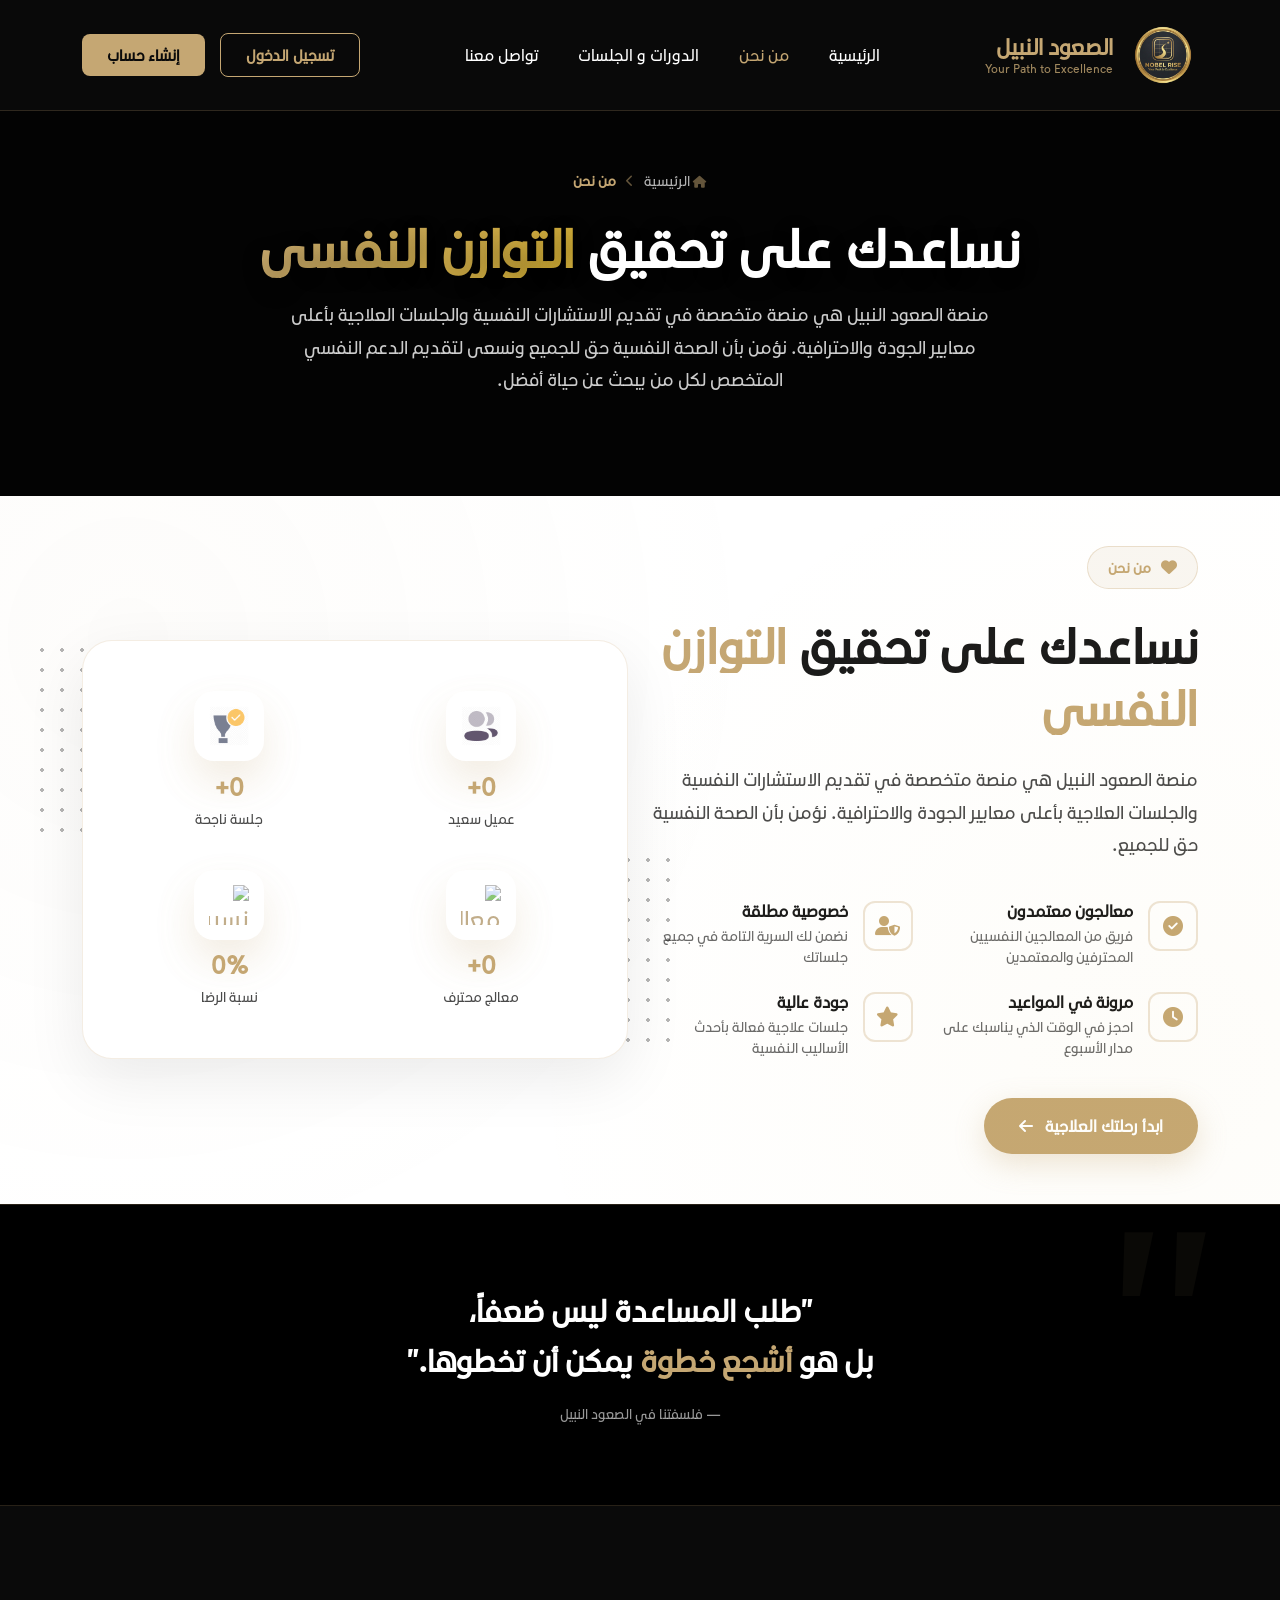
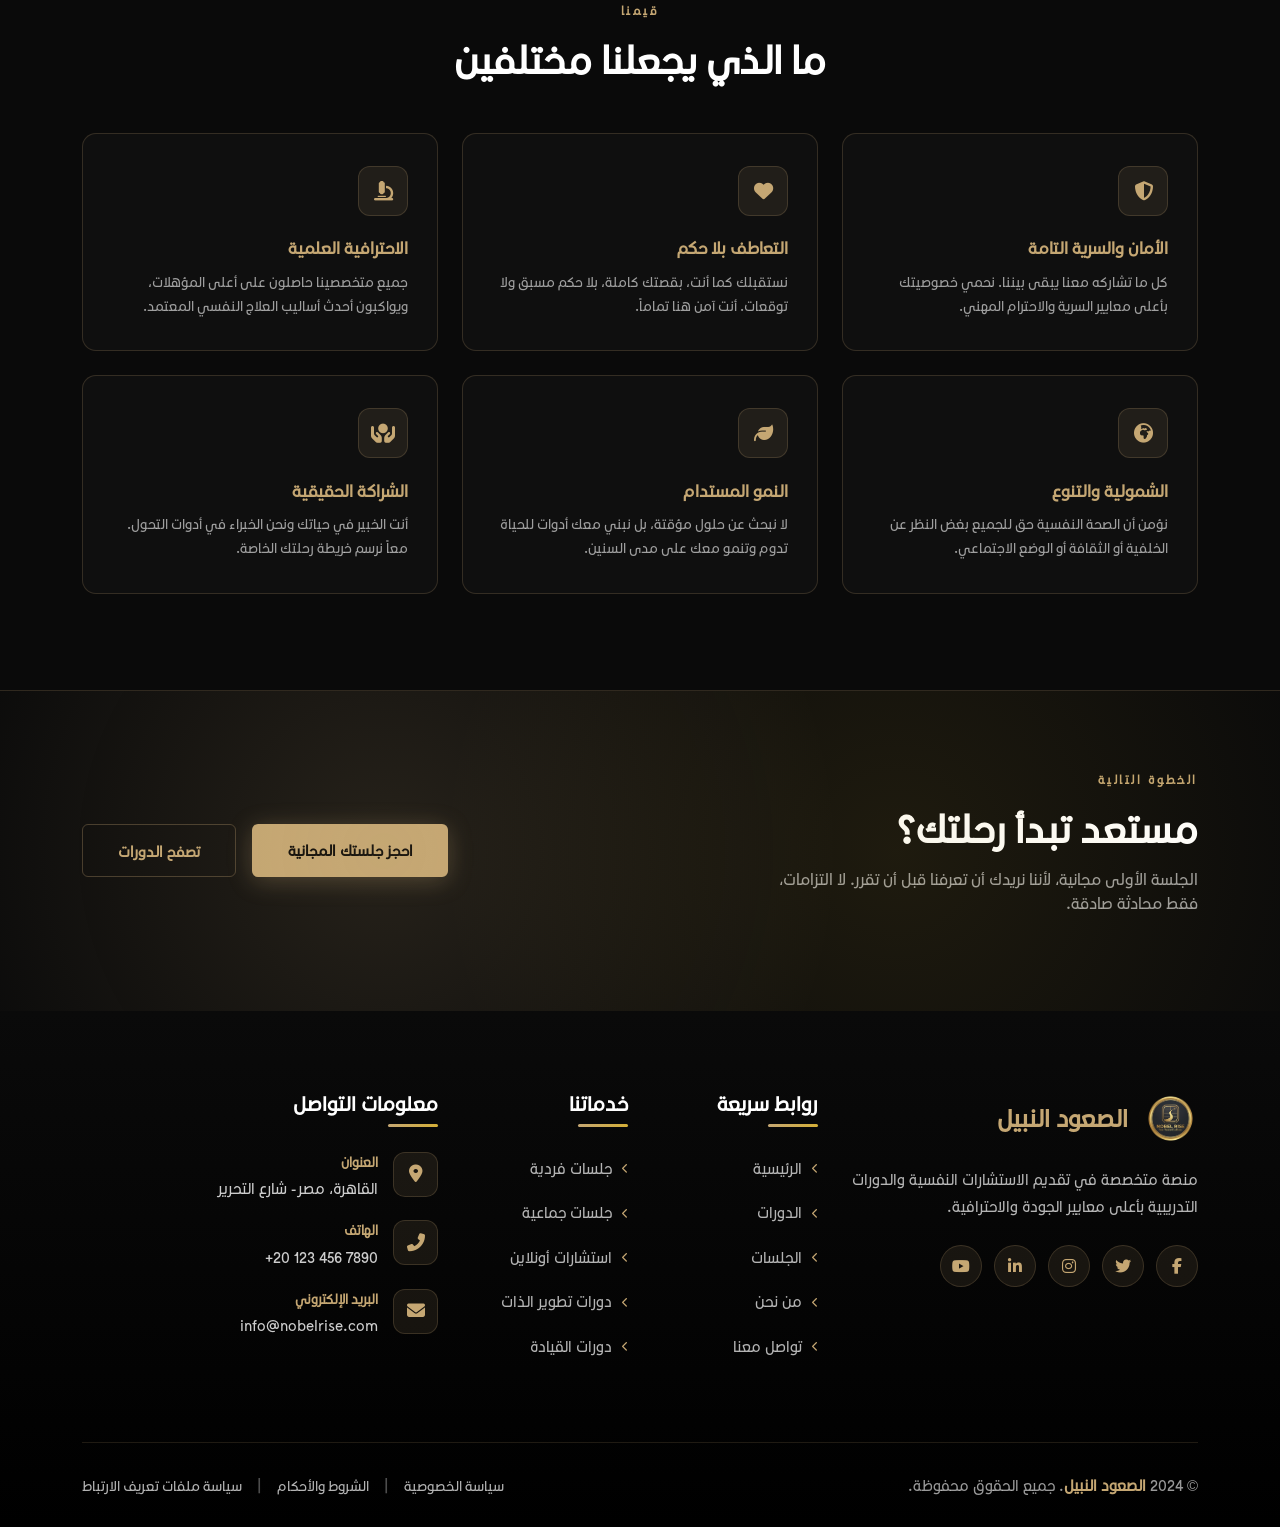
==== about.html @ 2d544095 "Initial commit: Smart Academy website" ====
<!DOCTYPE html>
<html lang="ar" dir="rtl">

<head>
    <meta charset="UTF-8">

    <meta name="viewport" content="width=device-width, initial-scale=1.0">

    <title>الصعود النبيل - منصة التعليم والاستشارات</title>

    <!-- ========================== Lenis CSS ========================== -->
    <link rel="stylesheet" href="https://unpkg.com/lenis@1.3.16/dist/lenis.css">

    <!-- ========================== Bootstrap CSS ========================== -->
    <link rel="stylesheet" href="https://cdnjs.cloudflare.com/ajax/libs/bootstrap/5.3.2/css/bootstrap.min.css">

    <!-- ========================== Font Awesome ========================== -->
    <link rel="stylesheet" href="https://cdnjs.cloudflare.com/ajax/libs/font-awesome/6.5.2/css/all.min.css">

    <!-- ========================== Slick CSS ========================== -->
    <link rel="stylesheet" href="https://cdnjs.cloudflare.com/ajax/libs/slick-carousel/1.8.1/slick.min.css">
    <link rel="stylesheet" href="https://cdnjs.cloudflare.com/ajax/libs/slick-carousel/1.8.1/slick-theme.min.css">

    <!-- ========================== AOS CSS ========================== -->
    <link rel="stylesheet" href="https://cdnjs.cloudflare.com/ajax/libs/aos/2.3.4/aos.css">

    <!-- ========================== Main CSS ========================== -->
    <link rel="stylesheet" href="./assets/css/style.css">
</head>

<body>
    <!-- ═══════ HEADER ═══════ -->
    <header class="header" id="header">
        <div class="container">
            <div class="header-container">
                <a href="index.html" class="logo">
                    <img src="./assets/img/logo.png" alt="الصعود النبيل Logo" class="logo-img"
                        onerror="this.src='https://via.placeholder.com/50x50/c5a773/000000?text=NB'">
                    <div class="logo-text">
                        <h1 class="logo-title">الصعود النبيل</h1>
                        <p class="logo-subtitle">Your Path to Excellence</p>
                    </div>
                </a>

                <nav>
                    <ul class="nav-menu" id="navMenu">
                        <li><a href="index.html">الرئيسية</a></li>
                        <li><a href="./about.html" class="active">من نحن</a></li>
                        <li><a href="training_courses.html">الدورات و الجلسات</a></li>
                        <li><a href="contact.html">تواصل معنا</a></li>
                    </ul>
                </nav>

                <div class="auth-buttons d-none d-lg-flex">
                    <a href="./login.html" class="btn-login">تسجيل الدخول</a>
                    <a href="./login.html" class="btn-register">إنشاء حساب</a>
                </div>

                <div class="menu-toggle" id="menuToggle">
                    <span></span><span></span><span></span>
                </div>
            </div>
        </div>
    </header>


    <main>
        <!-- ===================== HERO ===================== -->
        <section class="page-hero">
            <div class="container">
                <div class="hero-content">
                    <div class="breadcrumb">
                        <a href="index.html"><i class="fas fa-home"></i> الرئيسية</a>
                        <i class="fas fa-chevron-left"></i>
                        <span>من نحن</span>
                    </div>
                    <h1 class="page-title">
                        نساعدك على تحقيق <span class="highlight">التوازن النفسي</span>
                    </h1>
                    <p class="page-description">
                        منصة الصعود النبيل هي منصة متخصصة في تقديم الاستشارات النفسية والجلسات العلاجية بأعلى معايير
                        الجودة
                        والاحترافية. نؤمن بأن الصحة النفسية حق للجميع ونسعى لتقديم الدعم النفسي المتخصص لكل من يبحث عن
                        حياة
                        أفضل.
                    </p>
                </div>
            </div>
        </section>

        <div class="gold-divider"></div>

        <!-- ===================== ABOUT ===================== -->
        <section class="about-section" id="about">
            <div class="container">
                <div class="row align-items-center">
                    <div class="col-lg-6 col-md-12" data-aos="fade-right" data-aos-duration="1000">
                        <div class="about-content">
                            <div class="section-badge">
                                <i class="fas fa-heart"></i>
                                <span>من نحن</span>
                            </div>
                            <h2 class="section-title">
                                نساعدك على تحقيق
                                <span class="highlight">التوازن النفسي</span>
                            </h2>
                            <p class="section-description">
                                منصة الصعود النبيل هي منصة متخصصة في تقديم الاستشارات النفسية والجلسات العلاجية بأعلى
                                معايير الجودة والاحترافية. نؤمن بأن الصحة النفسية حق للجميع.
                            </p>
                            <div class="about-features">
                                <div class="feature-row">
                                    <div class="feature-box">
                                        <div class="feature-icon-box"><i class="fas fa-check-circle"></i></div>
                                        <div class="feature-info">
                                            <h4>معالجون معتمدون</h4>
                                            <p>فريق من المعالجين النفسيين المحترفين والمعتمدين</p>
                                        </div>
                                    </div>
                                    <div class="feature-box">
                                        <div class="feature-icon-box"><i class="fas fa-user-shield"></i></div>
                                        <div class="feature-info">
                                            <h4>خصوصية مطلقة</h4>
                                            <p>نضمن لك السرية التامة في جميع جلساتك</p>
                                        </div>
                                    </div>
                                </div>
                                <div class="feature-row">
                                    <div class="feature-box">
                                        <div class="feature-icon-box"><i class="fas fa-clock"></i></div>
                                        <div class="feature-info">
                                            <h4>مرونة في المواعيد</h4>
                                            <p>احجز في الوقت الذي يناسبك على مدار الأسبوع</p>
                                        </div>
                                    </div>
                                    <div class="feature-box">
                                        <div class="feature-icon-box"><i class="fas fa-star"></i></div>
                                        <div class="feature-info">
                                            <h4>جودة عالية</h4>
                                            <p>جلسات علاجية فعالة بأحدث الأساليب النفسية</p>
                                        </div>
                                    </div>
                                </div>
                            </div>
                            <a href="#sessions" class="btn-about">
                                <span>ابدأ رحلتك العلاجية</span>
                                <i class="fas fa-arrow-left"></i>
                            </a>
                        </div>
                    </div>
                    <div class="col-lg-6 col-md-12" data-aos="fade-left" data-aos-duration="1000" data-aos-delay="200">
                        <div class="about-stats-wrapper">
                            <div class="stats-card">
                                <div class="stats-grid">
                                    <div class="stat-box">
                                        <div class="stat-icon">
                                            <img src="./assets/img/User.png" alt="">
                                        </div>
                                        <div class="stat-content">
                                            <h3 class="stat-number"><span class="counter" data-target="5000">0</span>+
                                            </h3>
                                            <p class="stat-label">عميل سعيد</p>
                                        </div>
                                    </div>
                                    <div class="stat-box">
                                        <div class="stat-icon">
                                            <img src="./assets/img/successful.png" alt="">
                                        </div>
                                        <div class="stat-content">
                                            <h3 class="stat-number"><span class="counter" data-target="15000">0</span>+
                                            </h3>
                                            <p class="stat-label">جلسة ناجحة</p>
                                        </div>
                                    </div>
                                    <div class="stat-box">
                                        <div class="stat-icon">
                                            <img src="https://cdn-icons-png.flaticon.com/512/2785/2785482.png"
                                                alt="معالج محترف">
                                        </div>
                                        <div class="stat-content">
                                            <h3 class="stat-number"><span class="counter" data-target="50">0</span>+
                                            </h3>
                                            <p class="stat-label">معالج محترف</p>
                                        </div>
                                    </div>
                                    <div class="stat-box">
                                        <div class="stat-icon">
                                            <img src="https://cdn-icons-png.flaticon.com/512/1828/1828884.png"
                                                alt="نسبة الرضا">
                                        </div>
                                        <div class="stat-content">
                                            <h3 class="stat-number"><span class="counter" data-target="98">0</span>%
                                            </h3>
                                            <p class="stat-label">نسبة الرضا</p>
                                        </div>
                                    </div>
                                </div>
                            </div>
                            <div class="stats-decoration">
                                <div class="deco-element deco-circle"></div>
                                <div class="deco-element deco-dots"></div>
                            </div>
                        </div>
                    </div>
                </div>
            </div>
        </section>

        <!-- ===================== QUOTE ===================== -->
        <div class="quote-banner">
            <div class="container">
                <blockquote data-aos="fade-up">
                    "طلب المساعدة ليس ضعفاً،<br>
                    بل هو <span class="gold">أشجع خطوة</span> يمكن أن تخطوها."
                </blockquote>
                <div class="quote-attr">— فلسفتنا في الصعود النبيل</div>
            </div>
        </div>

        <!-- ===================== VALUES ===================== -->
        <section class="values-section" id="values">
            <div class="container">
                <div class="text-center mb-5" data-aos="fade-up">
                    <div class="sec-label">قيمنا</div>
                    <h2 class="sec-title">ما الذي يجعلنا مختلفين</h2>
                </div>
                <div class="row g-4">
                    <div class="col-lg-4 col-md-6" data-aos="fade-up" data-aos-delay="0">
                        <div class="value-card">
                            <div class="value-icon"><i class="fas fa-shield-halved"></i></div>
                            <div class="value-title">الأمان والسرية التامة</div>
                            <div class="value-desc">كل ما تشاركه معنا يبقى بيننا. نحمي خصوصيتك بأعلى معايير السرية
                                والاحترام
                                المهني.</div>
                        </div>
                    </div>
                    <div class="col-lg-4 col-md-6" data-aos="fade-up" data-aos-delay="100">
                        <div class="value-card">
                            <div class="value-icon"><i class="fas fa-heart"></i></div>
                            <div class="value-title">التعاطف بلا حكم</div>
                            <div class="value-desc">نستقبلك كما أنت، بقصتك كاملة، بلا حكم مسبق ولا توقعات. أنت آمن هنا
                                تماماً.</div>
                        </div>
                    </div>
                    <div class="col-lg-4 col-md-6" data-aos="fade-up" data-aos-delay="200">
                        <div class="value-card">
                            <div class="value-icon"><i class="fas fa-microscope"></i></div>
                            <div class="value-title">الاحترافية العلمية</div>
                            <div class="value-desc">جميع متخصصينا حاصلون على أعلى المؤهلات، ويواكبون أحدث أساليب العلاج
                                النفسي المعتمد.</div>
                        </div>
                    </div>
                    <div class="col-lg-4 col-md-6" data-aos="fade-up" data-aos-delay="0">
                        <div class="value-card">
                            <div class="value-icon"><i class="fas fa-earth-africa"></i></div>
                            <div class="value-title">الشمولية والتنوع</div>
                            <div class="value-desc">نؤمن أن الصحة النفسية حق للجميع بغض النظر عن الخلفية أو الثقافة أو
                                الوضع
                                الاجتماعي.</div>
                        </div>
                    </div>
                    <div class="col-lg-4 col-md-6" data-aos="fade-up" data-aos-delay="100">
                        <div class="value-card">
                            <div class="value-icon"><i class="fas fa-leaf"></i></div>
                            <div class="value-title">النمو المستدام</div>
                            <div class="value-desc">لا نبحث عن حلول مؤقتة، بل نبني معك أدوات للحياة تدوم وتنمو معك على
                                مدى
                                السنين.</div>
                        </div>
                    </div>
                    <div class="col-lg-4 col-md-6" data-aos="fade-up" data-aos-delay="200">
                        <div class="value-card">
                            <div class="value-icon"><i class="fas fa-hands-holding-circle"></i></div>
                            <div class="value-title">الشراكة الحقيقية</div>
                            <div class="value-desc">أنت الخبير في حياتك ونحن الخبراء في أدوات التحول. معاً نرسم خريطة
                                رحلتك
                                الخاصة.</div>
                        </div>
                    </div>
                </div>
            </div>
        </section>

        <!-- ===================== CTA ===================== -->
        <section class="cta-section">
            <div class="container">
                <div class="cta-inner" data-aos="fade-up">
                    <div class="cta-text">
                        <div class="sec-label">الخطوة التالية</div>
                        <h2 class="sec-title">مستعد تبدأ رحلتك؟</h2>
                        <p class="sec-body" style="color: var(--color-text-muted); max-width: 50ch;">
                            الجلسة الأولى مجانية، لأننا نريدك أن تعرفنا قبل أن تقرر. لا التزامات، فقط محادثة صادقة.
                        </p>
                    </div>
                    <div class="cta-btns">
                        <a href="index.html#sessions" class="btn-gold">احجز جلستك المجانية</a>
                        <a href="index.html#courses" class="btn-ghost">تصفح الدورات</a>
                    </div>
                </div>
            </div>
        </section>
    </main>

    <!-- ===================== FOOTER ===================== -->
    <footer class="footer">
        <div class="container">
            <div class="footer-top">
                <div class="row g-4">
                    <div class="col-lg-4 col-md-6 col-sm-12">
                        <div class="footer-widget">
                            <div class="footer-logo">
                                <img src="./assets/img/logo.png" alt="الصعود النبيل"
                                    onerror="this.src='https://via.placeholder.com/40x40/c5a773/000000?text=NB'">
                                <h3>الصعود النبيل</h3>
                            </div>
                            <p class="footer-desc">منصة متخصصة في تقديم الاستشارات النفسية والدورات التدريبية بأعلى
                                معايير الجودة والاحترافية.</p>
                            <div class="social-links">
                                <a href="#" class="social-link"><i class="fab fa-facebook-f"></i></a>
                                <a href="#" class="social-link"><i class="fab fa-twitter"></i></a>
                                <a href="#" class="social-link"><i class="fab fa-instagram"></i></a>
                                <a href="#" class="social-link"><i class="fab fa-linkedin-in"></i></a>
                                <a href="#" class="social-link"><i class="fab fa-youtube"></i></a>
                            </div>
                        </div>
                    </div>
                    <div class="col-lg-2 col-md-6 col-sm-6">
                        <div class="footer-widget">
                            <h4 class="widget-title">روابط سريعة</h4>
                            <ul class="footer-links">
                                <li><a href="index.html"><i class="fas fa-chevron-left"></i> الرئيسية</a></li>
                                <li><a href="index.html#courses"><i class="fas fa-chevron-left"></i> الدورات</a></li>
                                <li><a href="index.html#sessions"><i class="fas fa-chevron-left"></i> الجلسات</a></li>
                                <li><a href="about.html"><i class="fas fa-chevron-left"></i> من نحن</a></li>
                                <li><a href="contact.html"><i class="fas fa-chevron-left"></i> تواصل معنا</a></li>
                            </ul>
                        </div>
                    </div>
                    <div class="col-lg-2 col-md-6 col-sm-6">
                        <div class="footer-widget">
                            <h4 class="widget-title">خدماتنا</h4>
                            <ul class="footer-links">
                                <li><a href="index.html#sessions"><i class="fas fa-chevron-left"></i> جلسات فردية</a>
                                </li>
                                <li><a href="index.html#sessions"><i class="fas fa-chevron-left"></i> جلسات جماعية</a>
                                </li>
                                <li><a href="index.html#sessions"><i class="fas fa-chevron-left"></i> استشارات
                                        أونلاين</a></li>
                                <li><a href="index.html#courses"><i class="fas fa-chevron-left"></i> دورات تطوير
                                        الذات</a></li>
                                <li><a href="index.html#courses"><i class="fas fa-chevron-left"></i> دورات القيادة</a>
                                </li>
                            </ul>
                        </div>
                    </div>
                    <div class="col-lg-4 col-md-6 col-sm-12">
                        <div class="footer-widget">
                            <h4 class="widget-title">معلومات التواصل</h4>
                            <ul class="contact-info">
                                <li>
                                    <div class="contact-icon"><i class="fas fa-map-marker-alt"></i></div>
                                    <div class="contact-text">
                                        <span>العنوان</span>
                                        <p>القاهرة، مصر - شارع التحرير</p>
                                    </div>
                                </li>
                                <li>
                                    <div class="contact-icon"><i class="fas fa-phone-alt"></i></div>
                                    <div class="contact-text">
                                        <span>الهاتف</span>
                                        <p dir="ltr">+20 123 456 7890</p>
                                    </div>
                                </li>
                                <li>
                                    <div class="contact-icon"><i class="fas fa-envelope"></i></div>
                                    <div class="contact-text">
                                        <span>البريد الإلكتروني</span>
                                        <p>info@nobelrise.com</p>
                                    </div>
                                </li>
                            </ul>
                        </div>
                    </div>
                </div>
            </div>
            <div class="footer-bottom">
                <div class="footer-bottom-content">
                    <p class="copyright">&copy; 2024 <span>الصعود النبيل</span>. جميع الحقوق محفوظة.</p>
                    <div class="footer-bottom-links">
                        <a href="#privacy">سياسة الخصوصية</a>
                        <span class="separator">|</span>
                        <a href="#terms">الشروط والأحكام</a>
                        <span class="separator">|</span>
                        <a href="#cookies">سياسة ملفات تعريف الارتباط</a>
                    </div>
                </div>
            </div>
        </div>
        <button class="scroll-top" id="scrollTop"><i class="fas fa-arrow-up"></i></button>
    </footer>

    <!-- ========================== 1. jQuery ========================== -->
    <script src="https://cdnjs.cloudflare.com/ajax/libs/jquery/3.7.1/jquery.min.js"></script>

    <!-- ========================== 2. Bootstrap ========================== -->
    <script src="https://cdnjs.cloudflare.com/ajax/libs/bootstrap/5.3.2/js/bootstrap.bundle.min.js"></script>

    <!-- ========================== 3. Slick  jQuery ========================== -->
    <script src="https://cdnjs.cloudflare.com/ajax/libs/slick-carousel/1.8.1/slick.min.js"></script>

    <!-- ========================== 4. AOS ========================== -->
    <script src="https://cdnjs.cloudflare.com/ajax/libs/aos/2.3.4/aos.js"></script>

    <!-- ========================== 5. Lenis ========================== -->
    <script src="https://unpkg.com/lenis@1.3.16/dist/lenis.min.js"></script>

    <!-- ========================== 6. AOS Init ========================== -->
    <script>
        AOS.init({ duration: 1000, once: true });
    </script>

    <!-- ========================== 7. Main JS ==========================  -->
    <script src="./assets/js/main.js"></script>
</body>

</html>
---- assets/css/style.css ----
@font-face {
    font-family: 'CAREEM';
    src: url('../fonts/CAREEM-REGULAR.DB5F2BCA26992ED25A89.otf') format('woff2'),
        url('../fonts/CAREEM-REGULAR.DB5F2BCA26992ED25A89.otf') format('woff');
    font-weight: 200;
    font-style: normal;
    font-display: swap;
}

/* ========================== CSS Variables (Root Colors) ========================== */
:root {
    /* Primary Gold Colors */
    --color-primary: #c5a773;
    --color-primary-dark: #a88b5a;
    --color-primary-rgb: 197, 167, 115;

    /* Background Colors - Dark Theme */
    --color-bg-dark: #0a0a0a;
    --color-bg-darker: #000000;
    --color-bg-light: rgba(10, 10, 10, 0.95);
    --color-bg-transparent: rgba(10, 10, 10, 0.98);

    /* Background Colors - Light Theme (About Section) */
    --color-bg-white: #ffffff;
    --color-bg-gray-light: #f8f9fa;

    /* Text Colors - Dark Theme */
    --color-text-white: #ffffff;
    --color-text-light: rgba(255, 255, 255, 0.7);
    --color-text-muted: rgba(255, 255, 255, 0.6);

    /* Text Colors - Light Theme (About Section) */
    --color-text-dark: #1a1a1a;
    --color-text-gray: #4a4a4a;
    --color-text-gray-light: #6a6a6a;

    /* Border & Shadow Colors */
    --color-border: rgba(197, 167, 115, 0.2);
    --color-border-light: rgba(197, 167, 115, 0.3);
    --color-shadow: rgba(197, 167, 115, 0.1);
    --color-shadow-medium: rgba(197, 167, 115, 0.2);
    --color-shadow-strong: rgba(197, 167, 115, 0.3);
    --color-shadow-intense: rgba(197, 167, 115, 0.4);

    /* Spacing */
    --header-height: 100px;
    --header-height-scrolled: 90px;

    /* Transitions */
    --transition-fast: 0.3s ease;
    --transition-medium: 0.4s ease;
}


::-webkit-scrollbar {
    width: 10px;
}

::-webkit-scrollbar-track {
    background: #fff;
}

::-webkit-scrollbar-thumb {
    background: var(--color-primary);
}

::-webkit-scrollbar-thumb:hover {
    border-radius: 10px;
    background-color: var(--color-primary);
}


* {
    margin: 0;
    padding: 0;
    box-sizing: border-box;
}

body {
    font-family: "CAREEM", sans-serif;
    background: var(--color-bg-dark);
    color: var(--color-text-white);
}

a {
    text-decoration: none;
}

/* ========================== Header Styles ========================== */
.header {
    position: fixed;
    top: 0;
    left: 0;
    width: 100%;
    padding: 20px 0;
    background: var(--color-bg-light);
    backdrop-filter: blur(10px);
    border-bottom: 1px solid var(--color-border);
    z-index: 1000;
    transition: all var(--transition-fast);
}

.header.scrolled {
    padding: 15px 0;
    background: var(--color-bg-transparent);
    box-shadow: 0 5px 20px var(--color-shadow);
}

.header-container {
    display: flex;
    justify-content: space-between;
    align-items: center;
    margin: 0 auto;
}

/* Logo Styles */
.logo {
    display: flex;
    align-items: center;
    gap: 15px;
    text-decoration: none;
}

.logo-img {
    width: 70px;
    height: 70px;
    object-fit: cover;
    transition: transform var(--transition-fast);
}

.logo:hover .logo-img {
    transform: scale(1.05);
}

.logo-text {
    display: flex;
    flex-direction: column;
}

.logo-title {
    font-size: 22px;
    font-weight: 700;
    color: var(--color-primary);
    line-height: 1.2;
    margin: 0;
}

.logo-subtitle {
    font-size: 12px;
    font-weight: 400;
    color: var(--color-primary);
    opacity: 0.8;
    margin: 0;
}

/* Navigation Styles */
.nav-menu {
    display: flex;
    align-items: center;
    gap: 40px;
    list-style: none;
    margin: 0;
    padding: 0;
}

.nav-menu li a {
    color: var(--color-text-white);
    text-decoration: none;
    font-size: 16px;
    font-weight: 500;
    position: relative;
    transition: color var(--transition-fast);
    padding: 8px 0;
}

.nav-menu li a::after {
    content: '';
    position: absolute;
    bottom: 0;
    right: 0;
    width: 0;
    height: 2px;
    background: var(--gradient-gold);
    transition: width var(--transition-fast);
}

.nav-menu li a:hover {
    color: var(--color-primary);
}

.nav-menu li a:hover::after {
    width: 100%;
    right: auto;
    left: 0;
}

.nav-menu li a.active {
    color: var(--color-primary);
}

/* Auth Buttons */
.auth-buttons {
    display: flex;
    align-items: center;
    gap: 15px;
}

.btn-login {
    padding: 10px 25px;
    background: transparent;
    border: 1px solid var(--color-primary);
    color: var(--color-primary);
    border-radius: 8px;
    font-weight: 600;
    font-size: 15px;
    cursor: pointer;
    transition: all var(--transition-fast);
}

.btn-login:hover {
    background: var(--color-primary);
    color: var(--color-bg-dark);
    transform: translateY(-2px);
    box-shadow: 0 5px 15px var(--color-shadow-strong);
}

.btn-register {
    padding: 10px 25px;
    background: var(--color-primary);
    border: none;
    color: var(--color-bg-dark);
    border-radius: 8px;
    font-weight: 600;
    font-size: 15px;
    cursor: pointer;
    transition: all var(--transition-fast);
}

.btn-register:hover {
    transform: translateY(-2px);
    box-shadow: 0 5px 15px var(--color-shadow-intense);
}

/* Mobile Menu Toggle */
.menu-toggle {
    display: none;
    flex-direction: column;
    gap: 5px;
    cursor: pointer;
    padding: 5px;
}

.menu-toggle span {
    width: 28px;
    height: 3px;
    background: var(--color-primary);
    border-radius: 3px;
    transition: all var(--transition-fast);
}

.menu-toggle.active span:nth-child(1) {
    transform: rotate(45deg) translate(8px, 8px);
}

.menu-toggle.active span:nth-child(2) {
    opacity: 0;
}

.menu-toggle.active span:nth-child(3) {
    transform: rotate(-45deg) translate(7px, -7px);
}

/* ========================== Responsive Header ========================== */
@media (max-width: 992px) {
    .nav-menu {
        position: fixed;
        top: var(--header-height-scrolled);
        right: -100%;
        width: 300px;
        height: calc(100vh - var(--header-height-scrolled));
        background: var(--color-bg-transparent);
        backdrop-filter: blur(10px);
        flex-direction: column;
        padding: 40px 30px;
        gap: 30px;
        border-left: 1px solid var(--color-border);
        transition: right var(--transition-medium);
        overflow-y: auto;
    }

    .nav-menu.active {
        right: 0;
    }

    .menu-toggle {
        display: flex;
    }

    .auth-buttons {
        flex-direction: column;
        width: 100%;
    }

    .btn-login,
    .btn-register {
        width: 100%;
    }
}

@media (max-width: 768px) {
    .header-container {
        padding: 0 20px;
    }

    .logo-img {
        width: 50px;
        height: 50px;
    }

    .logo-title {
        font-size: 18px;
    }

    .logo-subtitle {
        font-size: 10px;
    }
}

/* ========================== Body Padding ========================== */
body {
    padding-top: var(--header-height);
}

/* ========================== Hero Banner ========================== */
.hero-banner {
    position: relative;
    overflow: hidden;
}

/* Decorative Waves */
.hero-banner .hero-waves {
    position: absolute;
    bottom: 0;
    left: 0;
    width: 100%;
    height: 40%;
    z-index: 1;
}

.hero-banner .hero-row {
    display: flex;
    align-items: center;
    min-height: calc(100vh - var(--header-height));
    gap: 60px;
}

/* Right Content */
.hero-banner .hero-content {
    flex: 1;
    text-align: right;
}

.hero-banner .hero-title {
    font-size: 35px;
    font-weight: 900;
    color: var(--color-text-white);
    line-height: 1.3;
    margin-bottom: 25px;
    animation: fadeInRight 1s ease;
}

.hero-banner .hero-title .highlight {
    background: var(--color-primary);
    -webkit-background-clip: text;
    -webkit-text-fill-color: transparent;
    background-clip: text;
}

.hero-banner .hero-subtitle {
    font-size: 15px;
    line-height: 1.8;
    color: var(--color-text-light);
    margin-bottom: 40px;
    max-width: 600px;
    animation: fadeInRight 1s ease 0.2s both;
}

.hero-banner .hero-cta {
    display: inline-block;
    padding: 14px 15px;
    background: var(--color-primary);
    color: var(--color-text-white);
    font-size: 14px;
    font-weight: 700;
    border-radius: 20px;
    text-decoration: none;
    box-shadow: 0 10px 30px var(--color-shadow-strong);
    transition: all var(--transition-fast);
    animation: fadeInRight 1s ease 0.4s;
}

.hero-banner .hero-cta:hover {
    transform: translateY(-3px);
    box-shadow: 0 15px 40px var(--color-shadow-intense);
    color: var(--color-bg-dark);
}

/* Features Icons */
.hero-banner .hero-features {
    display: flex;
    gap: 50px;
    margin-top: 20px;
    animation: fadeInRight 1s ease 0.6s both;
}

.hero-banner .feature-item {
    text-align: center;
}

.hero-banner .feature-icon {
    width: 50px;
    height: 50px;
    margin: 0 auto 15px;
    background: var(--gradient-gold-light);
    border: 2px solid var(--color-border-light);
    border-radius: 20px;
    display: flex;
    align-items: center;
    justify-content: center;
    font-size: 26px;
    color: var(--color-primary);
    box-shadow: 0 5px 20px var(--color-shadow-medium);
    transition: all var(--transition-fast);
}

.hero-banner .feature-item:hover .feature-icon {
    transform: translateY(-5px);
    box-shadow: 0 10px 30px var(--color-shadow-strong);
    background: var(--gradient-gold-medium);
}

.hero-banner .feature-icon.icon-brain {
    color: var(--color-primary);
}

.hero-banner .feature-icon.icon-lock {
    color: var(--color-primary);
}

.hero-banner .feature-text {
    font-size: 16px;
    font-weight: 600;
    color: var(--color-text-white);
    margin-bottom: 5px;
}

.hero-banner .feature-subtext {
    font-size: 13px;
    color: var(--color-text-muted);
}

/* Left Visual */
.hero-banner .hero-visual {
    flex: 1;
    position: relative;
}

.hero-banner .hero-image-wrapper {
    position: relative;
    animation: fadeInLeft 1s ease;
}

/* Circular Images */
.hero-banner .circular-images {
    display: flex;
    align-items: center;
    gap: 30px;
    position: relative;
}

.hero-banner .circle-image {
    width: 280px;
    height: 280px;
    border-radius: 50%;
    overflow: hidden;
    border: 8px solid var(--color-border-light);
    box-shadow: 0 15px 40px var(--color-shadow-medium);
    position: relative;
}

.hero-banner .circle-image::after {
    content: '';
    position: absolute;
    top: 0;
    left: 0;
    right: 0;
    bottom: 0;
    background: var(--gradient-overlay);
    pointer-events: none;
}

.hero-banner .circle-image img {
    width: 100%;
    height: 100%;
    object-fit: cover;
}

.hero-banner .circle-image.image-1 {
    transform: translateY(-30px);
    animation: float 6s ease-in-out infinite;
}

.hero-banner .circle-image.image-2 {
    transform: translateY(30px);
    animation: float 6s ease-in-out infinite 3s;
}

@keyframes float {
    0%, 100% {
        transform: translateY(0);
    }

    50% {
        transform: translateY(-20px);
    }
}

/* Decorative Elements */
.hero-banner .deco-element {
    position: absolute;
    z-index: -1;
}

.hero-banner .deco-dots {
    width: 200px;
    height: 200px;
    background-image: radial-gradient(circle, var(--color-border-light) 2px, transparent 2px);
    background-size: 20px 20px;
    opacity: 0.3;
    top: 50%;
    right: -50px;
}

.hero-banner .deco-circle {
    width: 200px;
    height: 200px;
    background-image: radial-gradient(circle, var(--color-border-light) 2px, transparent 2px);
    background-size: 20px 20px;
    opacity: 0.3;
    top: 0%;
    left: -50px;
}

@keyframes pulse-slow {
    0%, 100% {
        transform: scale(1);
        opacity: 0.3;
    }

    50% {
        transform: scale(1.05);
        opacity: 0.5;
    }
}

/* Animations */
@keyframes fadeInRight {
    from {
        opacity: 0;
        transform: translateX(30px);
    }

    to {
        opacity: 1;
        transform: translateX(0);
    }
}

@keyframes fadeInLeft {
    from {
        opacity: 0;
        transform: translateX(-30px);
    }

    to {
        opacity: 1;
        transform: translateX(0);
    }
}

/* ========================== Hero Responsive ========================== */
@media (max-width: 1200px) {
    .hero-banner .hero-title {
        font-size: 48px;
    }

    .hero-banner .circle-image {
        width: 240px;
        height: 240px;
    }
}

@media (max-width: 992px) {
    .hero-banner .hero-row {
        flex-direction: column-reverse;
        text-align: center;
    }

    .hero-banner .hero-content {
        text-align: center;
    }

    .hero-banner .hero-title {
        font-size: 40px;
    }

    .hero-banner .hero-subtitle {
        margin-left: auto;
        margin-right: auto;
    }

    .hero-banner .hero-features {
        justify-content: center;
    }

    .hero-banner .circular-images {
        justify-content: center;
    }
}

@media (max-width: 768px) {
    .hero-banner {
        padding-top: 80px;
    }

    .hero-banner .hero-title {
        font-size: 32px;
    }

    .hero-banner .hero-subtitle {
        font-size: 16px;
    }

    .hero-banner .hero-features {
        flex-direction: column;
        gap: 30px;
    }

    .hero-banner .circle-image {
        width: 200px;
        height: 200px;
    }

    .hero-banner .circular-images {
        flex-direction: column;
        gap: 20px;
    }

    .hero-banner .circle-image.image-1,
    .circle-image.image-2 {
        transform: translateY(0);
    }
}

@media (max-width: 576px) {
    .hero-banner .hero-title {
        font-size: 28px;
    }

    .hero-banner .hero-cta {
        padding: 15px 35px;
        font-size: 16px;
    }

    .hero-banner .feature-icon {
        width: 60px;
        height: 60px;
        font-size: 28px;
    }

    .hero-banner .circle-image {
        width: 180px;
        height: 180px;
    }
}

/* ========================== About Section ========================== */
.about-section {
    position: relative;
    padding: 50px 0;
    background: #fff;
    overflow: hidden;
}

.about-section::before {
    content: '';


    position: absolute;
    top: 0;
    left: 0;
    width: 100%;
    height: 100%;
    background:
        radial-gradient(circle at 10% 20%, rgba(var(--color-primary-rgb), 0.03) 0%, transparent 50%),
        radial-gradient(circle at 90% 80%, rgba(212, 175, 55, 0.03) 0%, transparent 50%);
    pointer-events: none;
}

/* Section Badge */
.section-badge {
    display: inline-flex;
    align-items: center;
    gap: 10px;
    padding: 10px 20px;
    background: rgba(var(--color-primary-rgb), 0.1);
    border: 1px solid rgba(var(--color-primary-rgb), 0.3);
    border-radius: 50px;
    color: var(--color-primary);
    font-size: 14px;
    font-weight: 600;
    margin-bottom: 25px;
}

.section-badge i {
    font-size: 16px;
}

/* Section Title */
.section-title {
    font-size: 48px;
    font-weight: 900;
    color: var(--color-text-dark);
    line-height: 1.3;
    margin-bottom: 25px;
}

.section-title .highlight {
    background: var(--color-primary);
    -webkit-background-clip: text;
    -webkit-text-fill-color: transparent;
    background-clip: text;
}

/* Section Description */
.section-description {
    font-size: 18px;
    line-height: 1.8;
    color: var(--color-text-gray);
    margin-bottom: 40px;
}

/* About Features */
.about-features {
    margin-bottom: 40px;
}

.feature-row {
    display: grid;
    grid-template-columns: repeat(2, 1fr);
    gap: 25px;
    margin-bottom: 25px;
}

.feature-box {
    display: flex;
    gap: 15px;
    align-items: flex-start;
}

.feature-icon-box {
    width: 50px;
    height: 50px;
    border: 2px solid rgba(var(--color-primary-rgb), 0.3);
    border-radius: 12px;
    display: flex;
    align-items: center;
    justify-content: center;
    color: var(--color-primary);
    font-size: 20px;
    flex-shrink: 0;
    transition: all var(--transition-fast);
    -webkit-transition: all var(--transition-fast);
    -moz-transition: all var(--transition-fast);
    -ms-transition: all var(--transition-fast);
    -o-transition: all var(--transition-fast);
}

.feature-box:hover .feature-icon-box {
    transform: scale(1.1);
    background: linear-gradient(135deg, rgba(var(--color-primary-rgb), 0.25), rgba(212, 175, 55, 0.15));
    box-shadow: 0 5px 20px rgba(var(--color-primary-rgb), 0.2);
}

.feature-info h4 {
    font-size: 16px;
    font-weight: 700;
    color: var(--color-text-dark);
    margin-bottom: 5px;
}

.feature-info p {
    font-size: 14px;
    color: var(--color-text-gray-light);
    margin: 0;
    line-height: 1.5;
}

/* CTA Button */
.btn-about {
    display: inline-flex;
    align-items: center;
    gap: 12px;
    padding: 16px 35px;
    background: var(--color-primary);
    color: var(--color-text-white);
    font-size: 16px;
    font-weight: 700;
    border-radius: 50px;
    text-decoration: none;
    transition: all var(--transition-fast);
    box-shadow: 0 10px 30px rgba(var(--color-primary-rgb), 0.3);
}

.btn-about:hover {
    transform: translateY(-3px);
    box-shadow: 0 15px 40px rgba(var(--color-primary-rgb), 0.4);
    color: var(--color-text-white);
}

/* Stats Wrapper */
.about-stats-wrapper {
    position: relative;
}

/* Stats Card */
.stats-card {
    position: relative;
    background: var(--color-bg-white);
    border: 1px solid rgba(var(--color-primary-rgb), 0.2);
    border-radius: 30px;
    padding: 50px 40px;
    box-shadow: 0 20px 60px rgba(0, 0, 0, 0.08);
    z-index: 2;
}

.stats-grid {
    display: grid;
    grid-template-columns: repeat(2, 1fr);
    gap: 40px;
}

.stat-box {
    text-align: center;
}

.stat-icon {
    width: 70px;
    height: 70px;
    border-radius: 20px;
    display: flex;
    align-items: center;
    justify-content: center;
    font-size: 32px;
    color: var(--color-text-white);
    margin: 0 auto 20px;
    box-shadow: 0 20px 40px rgba(var(--color-primary-rgb), 0.3);
    transition: transform var(--transition-fast);
}

.stat-icon img {
    width: 40px;
    height: 40px;
}

.stat-box:hover .stat-icon {
    transform: scale(1.1) rotate(5deg);
}

.stat-number {
    font-size: 25px;
    font-weight: 900;
    background: var(--color-primary);
    -webkit-background-clip: text;
    -webkit-text-fill-color: transparent;
    background-clip: text;
    margin-bottom: 8px;
}

.stat-label {
    font-size: 14px;
    color: var(--color-text-gray-light);
    margin: 0;
}

/* Stats Decoration */
.stats-decoration {
    position: absolute;
    top: 0;
    left: 0;
    width: 100%;
    height: 100%;
    pointer-events: none;
    z-index: 1;
}

.deco-ring {
    position: absolute;
    border: 2px solid rgba(var(--color-primary-rgb), 0.15);
    border-radius: 50%;
    animation: ringPulse 4s ease-in-out infinite;
}

.ring-1 {
    width: 300px;
    height: 300px;
    top: -50px;
    right: -50px;
}

.ring-2 {
    width: 200px;
    height: 200px;
    bottom: -30px;
    left: -30px;
    animation-delay: 2s;
}

@keyframes ringPulse {
    0%, 100% {
        transform: scale(1);
        opacity: 0.3;
    }

    50% {
        transform: scale(1.1);
        opacity: 0.5;
    }
}


/* ========================== About Responsive ========================== */
@media (max-width: 1200px) {
    .section-title {
        font-size: 42px;
    }

    .stats-card {
        padding: 40px 30px;
    }
}

@media (max-width: 992px) {
    .about-section {
        padding: 80px 0;
    }

    .section-title {
        font-size: 36px;
    }

    .about-content {
        margin-bottom: 50px;
    }

    .feature-row {
        grid-template-columns: 1fr;
        gap: 20px;
    }

    .stats-grid {
        gap: 30px;
    }
}

@media (max-width: 768px) {
    .section-title {
        font-size: 32px;
    }

    .section-description {
        font-size: 16px;
    }

    .stats-card {
        padding: 30px 20px;
    }

    .stats-grid {
        grid-template-columns: 1fr;
        gap: 30px;
    }

    .stat-icon {
        width: 60px;
        height: 60px;
        font-size: 28px;
    }

    .stat-number {
        font-size: 32px;
    }
}

@media (max-width: 576px) {
    .about-section {
        padding: 60px 0;
    }

    .section-title {
        font-size: 28px;
    }

    .feature-box {
        flex-direction: column;
        text-align: center;
        align-items: center;
    }

    .btn-about {
        width: 100%;
        justify-content: center;
    }
}


.stats-decoration .deco-dots {
    width: 200px;
    height: 200px;
    background-image: radial-gradient(circle, var(--color-bg-dark) 2px, transparent 2px);
    background-size: 20px 20px;
    opacity: 0.3;
    top: 50%;
    right: -50px;
    position: absolute;
}

.stats-decoration .deco-circle {
    width: 200px;
    height: 200px;
    background-image: radial-gradient(circle, var(--color-bg-dark) 2px, transparent 2px);
    background-size: 20px 20px;
    opacity: 0.3;
    top: 0%;
    left: -50px;
    position: absolute;
}




/* ========================== Services Section ========================== */
.services-section {
    position: relative;
    padding: 50px 0;
    overflow: hidden;
}

/* Section Header */
.services-section .section-header {
    text-align: center;
    max-width: 800px;
    margin: 0 auto 30px;
}

.services-section .section-badge {
    display: inline-flex;
    align-items: center;
    gap: 10px;
    padding: 10px 20px;
    background: rgba(197, 167, 115, 0.1);
    border: 1px solid rgba(197, 167, 115, 0.3);
    border-radius: 50px;
    color: #c5a773;
    font-size: 14px;
    font-weight: 600;
    margin-bottom: 25px;
}

.services-section .section-badge i {
    font-size: 16px;
}

.services-section .section-title {
    font-size: 48px;
    font-weight: 900;
    color: #fff;
    line-height: 1.3;
    margin-bottom: 20px;
}

.services-section .section-title .highlight {
    background: #c5a773;
    -webkit-background-clip: text;
    -webkit-text-fill-color: transparent;
    background-clip: text;
}

.services-section .section-description {
    font-size: 18px;
    line-height: 1.8;
    color: rgba(255, 255, 255, 0.7);
    max-width: 700px;
    margin: 0 auto;
}

/* Services Grid */
.services-section .services-grid {
    display: grid;
    grid-template-columns: repeat(auto-fit, minmax(300px, 1fr));
    gap: 30px;
    position: relative;
    z-index: 2;
}

/* Service Card */
.services-section .service-card {
    position: relative;
    backdrop-filter: blur(20px);
    border: 1px solid rgba(197, 167, 115, 0.2);
    border-radius: 25px;
    padding: 40px 30px;
    transition: all 0.4s cubic-bezier(0.4, 0, 0.2, 1);
    overflow: hidden;
    -webkit-transition: all 0.4s cubic-bezier(0.4, 0, 0.2, 1);
    -moz-transition: all 0.4s cubic-bezier(0.4, 0, 0.2, 1);
    -ms-transition: all 0.4s cubic-bezier(0.4, 0, 0.2, 1);
    -o-transition: all 0.4s cubic-bezier(0.4, 0, 0.2, 1);
}


.services-section .service-card:hover::before {
    opacity: 1;
}

.services-section .service-card:hover {
    transform: translateY(-10px);
    border-color: rgba(197, 167, 115, 0.4);
}

/* Featured Card */
.services-section .service-card.featured {
    border: 2px solid rgba(197, 167, 115, 0.3);
}

.services-section .featured-badge {
    position: absolute;
    top: 20px;
    right: 20px;
    padding: 8px 16px;
    background: #c5a773;
    color: #fff;
    font-size: 12px;
    font-weight: 700;
    border-radius: 20px;
    box-shadow: 0 4px 15px rgba(197, 167, 115, 0.3);
}

/* Service Icon */
.services-section .service-icon {
    position: relative;
    width: 90px;
    height: 90px;
    margin: 0 auto 25px;
    border: 3px solid var(--color-primary);
    border-radius: 50%;
    -webkit-border-radius: 50%;
    -moz-border-radius: 50%;
    -ms-border-radius: 50%;
    -o-border-radius: 50%;
}

.services-section .service-icon img {
    width: 85px;
    height: 84px;
    object-fit: contain;
    position: relative;
    z-index: -1;
    padding: 10px;
    transition: transform 0.4s ease;
    -webkit-transition: transform 0.4s ease;
    -moz-transition: transform 0.4s ease;
    -ms-transition: transform 0.4s ease;
    -o-transition: transform 0.4s ease;
    border-radius: 40%;
    -webkit-border-radius: 40%;
    -moz-border-radius: 40%;
    -ms-border-radius: 40%;
    -o-border-radius: 40%;
}


.services-section .service-card:hover .service-icon img {
    transform: scale(1.1) rotate(5deg);
}

.services-section .service-card:hover .icon-bg-circle {
    transform: translate(-50%, -50%) scale(1.2);
    background: linear-gradient(135deg, rgba(197, 167, 115, 0.25), rgba(212, 175, 55, 0.15));
}

/* Service Title */
.services-section .service-title {
    font-size: 24px;
    font-weight: 800;
    color: #fff;
    margin-bottom: 15px;
    text-align: center;
}

/* Service Description */
.services-section .service-description {
    font-size: 15px;
    line-height: 1.7;
    color: rgba(255, 255, 255, 0.7);
    text-align: center;
    margin-bottom: 25px;
    min-height: 85px;
}

/* Service Features */
.services-section .service-features {
    list-style: none;
    padding: 0;
    margin: 0 0 30px 0;
}

.services-section .service-features li {
    display: flex;
    align-items: center;
    gap: 10px;
    font-size: 14px;
    color: rgba(255, 255, 255, 0.8);
    margin-bottom: 12px;
    padding-right: 5px;
}

.services-section .service-features li i {
    color: #c5a773;
    font-size: 14px;
    flex-shrink: 0;
}

/* Service Button */
.services-section .service-btn {
    display: flex;
    align-items: center;
    justify-content: center;
    gap: 10px;
    width: 100%;
    padding: 14px 25px;
    background: #c5a773;
    color: #000000;
    font-size: 15px;
    font-weight: 700;
    border-radius: 12px;
    text-decoration: none;
    cursor: pointer;
    transition: all 0.3s ease;
    box-shadow: 0 8px 25px rgba(197, 167, 115, 0.3);
}

.services-section .service-btn:hover {
    transform: translateY(-2px);
    box-shadow: 0 12px 35px rgba(197, 167, 115, 0.4);
    color: #0a0a0a;
}

.services-section .service-btn i {
    transition: transform 0.3s ease;
}

.services-section .service-btn:hover i {
    transform: translateX(-5px);
}

/* Background Decoration */
.services-section .services-decoration {
    position: absolute;
    top: 0;
    left: 0;
    width: 100%;
    height: 100%;
    pointer-events: none;
    z-index: 1;
}

.services-section .deco-shape {
    position: absolute;
    border-radius: 50%;
    filter: blur(80px);
    animation: floatShape 15s ease-in-out infinite;
}

.services-section .shape-1 {
    width: 400px;
    height: 400px;
    background: rgba(197, 167, 115, 0.08);
    top: 10%;
    right: 5%;
}

.services-section .shape-2 {
    width: 500px;
    height: 500px;
    background: rgba(212, 175, 55, 0.06);
    bottom: 10%;
    left: 5%;
    animation-delay: 7s;
}

@keyframes floatShape {

    0%,
    100% {
        transform: translate(0, 0) scale(1);
    }

    50% {
        transform: translate(30px, -30px) scale(1.1);
    }
}

/* ========================== Responsive ========================== */
@media (max-width: 1200px) {
    .services-section .services-grid {
        grid-template-columns: repeat(2, 1fr);
    }
}

@media (max-width: 992px) {
    .services-section {
        padding: 80px 0;
    }

    .services-section .section-title {
        font-size: 40px;
    }

    .services-section .services-grid {
        gap: 25px;
    }
}

@media (max-width: 768px) {
    .services-section .services-grid {
        grid-template-columns: 1fr;
        gap: 25px;
    }

    .services-section .section-title {
        font-size: 34px;
    }

    .services-section .section-description {
        font-size: 16px;
    }

    .services-section .service-description {
        min-height: auto;
    }
}

@media (max-width: 576px) {
    .services-section .section-title {
        font-size: 28px;
    }

    .services-section .service-card {
        padding: 35px 25px;
    }

    .services-section .service-icon {
        width: 80px;
        height: 80px;
    }

    .services-section .service-icon img {
        width: 80px;
        height: 80px;
    }

    .services-section .icon-bg-circle {
        width: 100px;
        height: 100px;
    }

    .services-section .service-title {
        font-size: 22px;
    }
}




.stats-decoration_tow .deco-dots {
    width: 40%;
    height: 200px;
    background-image: radial-gradient(circle, var(--color-bg-gray-light) 2px, transparent 2px);
    background-size: 20px 20px;
    opacity: 0.3;
    bottom: 0%;
    right: -50px;
    position: absolute;
}

.stats-decoration_tow .deco-circle {
    width: 40%;
    height: 200px;
    background-image: radial-gradient(circle, var(--color-bg-gray-light) 2px, transparent 2px);
    background-size: 20px 20px;
    opacity: 0.3;
    top: 0%;
    left: -50px;
    position: absolute;
}


/* ========================== Courses Section ========================== */
/* ========================== Courses Section ========================== */
.courses-section {
    position: relative;
    padding: 30px 0;
    background: #fff;
    overflow: hidden;
}

/* Section Header */
.courses-section .section-header {
    text-align: center;
    max-width: 800px;
    margin: 0 auto 20px;
}

.courses-section .section-badge {
    display: inline-flex;
    align-items: center;
    gap: 8px;
    padding: 10px 20px;
    background: rgba(197, 167, 115, 0.1);
    border: 1px solid rgba(197, 167, 115, 0.3);
    border-radius: 50px;
    color: #c5a773;
    font-size: 13px;
    font-weight: 700;
    margin-bottom: 0px;
}

.courses-section .section-title {
    font-size: 32px;
    font-weight: 600;
    color: #1a1a1a;
    line-height: 1.3;
    padding-top: 20px;
}

.courses-section .section-title .highlight {
    background: #c5a773;
    -webkit-background-clip: text;
    -webkit-text-fill-color: transparent;
    background-clip: text;
}



/* Course Filters */
.courses-section .course-filters {
    display: flex;
    align-items: center;
    justify-content: center;
    gap: 12px;
    flex-wrap: wrap;
    margin-bottom: 30px;
}

.courses-section .filter-btn {
    padding: 10px 22px;
    background: #ffffff;
    border: 1px solid rgb(255, 255, 255);
    color: #4a4a4a;
    font-size: 14px;
    font-weight: 600;
    border-radius: 10px;
    cursor: pointer;
    transition: all 0.3s ease;
    box-shadow: 0 20px 40px rgba(0, 0, 0, 0.04);
}

.courses-section .filter-btn:hover {
    border-color: rgba(197, 167, 115, 0.5);
    background: rgba(197, 167, 115, 0.05);
    box-shadow: 0 4px 12px rgba(0, 0, 0, 0.08);
}

.courses-section .filter-btn.active {
    background: #c5a773;
    border-color: transparent;
    color: #fff;
    box-shadow: 0 5px 20px rgba(197, 167, 115, 0.3);
}

/* Courses Grid */
.courses-section .courses-grid {
    display: grid;
    grid-template-columns: repeat(auto-fill, minmax(320px, 1fr));
    gap: 25px;
    margin-bottom: 50px;
}

/* Course Card */
.courses-section .course-card {
    background: #ffffff;
    border-radius: 18px;
    overflow: hidden;
    transition: all 0.4s ease;
    box-shadow: 0 20px 40px rgba(0, 0, 0, 0.05);
}

.courses-section .course-card:hover {
    transform: translateY(-8px);
    border-color: rgba(197, 167, 115, 0.3);
    box-shadow: 0 15px 40px rgba(0, 0, 0, 0.12);
}

/* Course Image */
.courses-section .course-image {
    position: relative;
    width: 100%;
    height: 250px;
    overflow: hidden;
}

.courses-section .course-image img {
    width: 100%;
    height: 100%;
    object-fit: cover;
    transition: transform 0.5s ease;
}

.courses-section .course-card:hover .course-image img {
    transform: scale(1.1);
}

.courses-section .image-overlay {
    position: absolute;
    top: 0;
    left: 0;
    width: 100%;
    height: 100%;
    background: linear-gradient(to bottom, transparent, rgba(0, 0, 0, 0.4));
    display: flex;
    align-items: center;
    justify-content: center;
    opacity: 0;
    transition: opacity 0.3s ease;
}

.courses-section .course-card:hover .image-overlay {
    opacity: 1;
}

.courses-section .course-card:hover .play-btn {
    transform: scale(1);
}

/* Course Badge */
.courses-section .course-badge {
    position: absolute;
    top: 12px;
    right: 12px;
    border-radius: 20px;
    font-size: 11px;
    z-index: 2;
}


/* Course Content */
.courses-section .course-content {
    padding: 15px 20px;
}

.courses-section .course-category {
    display: inline-flex;
    align-items: center;
    gap: 6px;
    padding: 6px 12px;
    background: rgb(197, 167, 115);
    border-radius: 15px;
    color: #ffffff;
    font-size: 12px;
    font-weight: 600;
}

.courses-section .course-category i {
    font-size: 13px;
}

.courses-section .course-title {
    font-size: 18px;
    font-weight: 800;
    color: #1a1a1a;
    margin-bottom: 10px;
    line-height: 1.4;
    min-height: 10px;
}

.courses-section .course-desc {
    font-size: 13px;
    line-height: 1.6;
    color: #6a6a6a;
    margin-bottom: 15px;
    min-height: 20px;
}

/* Course Meta */
.courses-section .course-meta {
    display: flex;
    align-items: center;
    gap: 12px;
    padding: 12px 0;
    border-top: 1px solid rgba(197, 167, 115, 0.15);
    border-bottom: 1px solid rgba(197, 167, 115, 0.15);
    margin-bottom: 12px;
}

.courses-section .meta-item {
    display: flex;
    align-items: center;
    gap: 5px;
    font-size: 12px;
    color: #6a6a6a;
}

.courses-section .meta-item i {
    color: #c5a773;
    font-size: 12px;
}

/* Course Rating */
.courses-section .course-rating {
    display: flex;
    align-items: center;
    gap: 8px;
    margin-bottom: 15px;
}

.courses-section .stars {
    display: flex;
    gap: 2px;
}

.courses-section .stars i {
    color: #FFB300;
    font-size: 13px;
}

.courses-section .course-rating span {
    font-size: 13px;
    font-weight: 700;
    color: #4a4a4a;
}

/* Course Footer */
.courses-section .course-footer {
    display: flex;
    align-items: center;
    justify-content: space-between;
    gap: 12px;
}

.courses-section .course-price {
    display: flex;
    align-items: center;
    gap: 8px;
}

.courses-section .old-price {
    font-size: 13px;
    color: #999;
    text-decoration: line-through;
}

.courses-section .new-price {
    font-size: 20px;
    font-weight: 900;
    background: #c5a773;
    -webkit-background-clip: text;
    -webkit-text-fill-color: transparent;
    background-clip: text;
}

.courses-section .course-btn {
    display: flex;
    align-items: center;
    gap: 6px;
    padding: 10px 18px;
    background: #c5a773;
    color: #fff;
    font-size: 13px;
    font-weight: 700;
    border-radius: 10px;
    text-decoration: none;
    transition: all 0.3s ease;
    box-shadow: 0 6px 20px rgba(197, 167, 115, 0.3);
}

.courses-section .course-btn:hover {
    transform: translateY(-2px);
    color: #fff;
}

.courses-section .course-btn i {
    font-size: 11px;
}

/* View All Button */
.courses-section .courses-footer {
    text-align: center;
}

.courses-section .view-all-btn {
    display: inline-flex;
    align-items: center;
    gap: 12px;
    padding: 15px 20px;
    background: #c5a773;
    color: #fff;
    font-size: 16px;
    font-weight: 700;
    border-radius: 20px;
    text-decoration: none;
    transition: all 0.3s ease;
    box-shadow: 0 10px 30px rgba(197, 167, 115, 0.3);
}

.courses-section .view-all-btn:hover {
    transform: translateY(-3px);
    box-shadow: 0 15px 40px rgba(197, 167, 115, 0.4);
    color: #fff;
}

/* ========================== Responsive ========================== */
@media (max-width: 1200px) {
    .courses-section .courses-grid {
        grid-template-columns: repeat(3, 1fr);
    }
}

@media (max-width: 992px) {
    .courses-section .section-title {
        font-size: 36px;
    }

    .courses-section .courses-grid {
        grid-template-columns: repeat(2, 1fr);
    }
}

@media (max-width: 768px) {
    .courses-section .courses-grid {
        grid-template-columns: 1fr;
        gap: 20px;
    }

    .courses-section .section-title {
        font-size: 32px;
    }

    .courses-section .course-title {
        min-height: auto;
    }

    .courses-section .course-desc {
        min-height: auto;
    }
}

@media (max-width: 576px) {

    .courses-section .section-title {
        font-size: 28px;
    }

    .courses-section .course-filters {
        gap: 8px;
    }

    .courses-section .filter-btn {
        padding: 8px 16px;
        font-size: 13px;
    }

    .courses-section .course-image {
        height: 180px;
    }
}



/* ========================== How It Works Section ========================== */
.how-it-works-section {
    position: relative;
    padding: 30px 0;
    overflow: hidden;
}

/* Section Header */
.how-it-works-section .section-header {
    text-align: center;
    margin: 0 auto 30px;
}

.how-it-works-section .section-badge {
    display: inline-flex;
    align-items: center;
    gap: 8px;
    padding: 10px 20px;
    background: rgba(197, 167, 115, 0.1);
    border: 1px solid rgba(197, 167, 115, 0.3);
    border-radius: 50px;
    color: #c5a773;
    font-size: 13px;
    font-weight: 700;
    margin-bottom: 20px;
}

.how-it-works-section .section-title {
    font-size: 42px;
    font-weight: 900;
    color: #fff;
    line-height: 1.3;
    margin-bottom: 18px;
}

.how-it-works-section .section-title .highlight {
    background: #c5a773;
    -webkit-background-clip: text;
    -webkit-text-fill-color: transparent;
    background-clip: text;
}

.how-it-works-section .section-description {
    font-size: 17px;
    line-height: 1.7;
    color: rgba(255, 255, 255, 0.7);
}

/* Steps Container */
.how-it-works-section .steps-container {
    position: relative;
    display: grid;
    grid-template-columns: repeat(5, 1fr);
    gap: 30px;
    max-width: 1400px;
    margin: 0 auto;
    padding: 0 20px;
}

/* Connecting Line */
.how-it-works-section .connecting-line {
    position: absolute;
    top: 30px;
    left: 10%;
    right: 10%;
    height: 2px;
    background: linear-gradient(90deg,
            rgba(197, 167, 115, 0.3) 0%,
            rgba(197, 167, 115, 0.6) 50%,
            rgba(197, 167, 115, 0.3) 100%);
    z-index: 1;
}

/* Step Item */
.how-it-works-section .step-item {
    position: relative;
    display: flex;
    flex-direction: column;
    align-items: center;
    text-align: center;
    z-index: 2;
}

/* Step Number */
.how-it-works-section .step-number {
    position: relative;
    margin-bottom: 45px;

}

.how-it-works-section .step-number span {
    position: relative;
    display: flex;
    align-items: center;
    justify-content: center;
    width: 50px;
    height: 50px;
    background: #c5a773;
    border-radius: 50%;
    font-size: 20px;
    font-weight: 900;
    color: #fff;
    box-shadow: 0 10px 30px rgba(197, 167, 115, 0.4);
    z-index: 2;
    transition: all 0.3s ease;
}

.how-it-works-section .step-circle {
    position: absolute;
    top: 50%;
    left: 50%;
    transform: translate(-50%, -50%);
    width: 100px;
    height: 100px;
    border: 2px solid rgba(197, 167, 115, 0.3);
    border-radius: 50%;
    animation: pulse 3s ease-in-out infinite;
}

@keyframes pulse {
    0%, 100% {
        transform: translate(-50%, -50%) scale(1);
        opacity: 0.5;
    }

    50% {
        transform: translate(-50%, -50%) scale(1.2);
        opacity: 0.8;
    }
}

.how-it-works-section .step-item:hover .step-number span {
    transform: scale(1.1);
    box-shadow: 0 15px 40px rgba(197, 167, 115, 0.5);
}

/* Step Content */
.how-it-works-section .step-content {
    border: 1px solid rgba(197, 167, 115, 0.2);
    border-radius: 20px;
    padding: 25px 20px;
    transition: all 0.4s ease;
    height: 100%;
}

.how-it-works-section .step-item:hover .step-content {
    transform: translateY(-10px);
    border-color: rgba(197, 167, 115, 0.4);
    box-shadow: 0 15px 40px rgba(197, 167, 115, 0.2);
}

.how-it-works-section .step-icon {
    width: 60px;
    height: 60px;
    background: rgba(197, 167, 115, 0.1);
    border-radius: 15px;
    display: flex;
    align-items: center;
    justify-content: center;
    font-size: 26px;
    color: #c5a773;
    margin: 0 auto 20px;
    transition: all 0.3s ease;
}

.how-it-works-section .step-item:hover .step-icon {
    background: rgba(197, 167, 115, 0.2);
    transform: scale(1.1);
}

.how-it-works-section .step-title {
    font-size: 16px;
    font-weight: 800;
    color: #fff;
    margin-bottom: 12px;
}

.how-it-works-section .step-description {
    font-size: 12px;
    line-height: 1.6;
    color: rgba(255, 255, 255, 0.7);
    margin: 0;
}

/* Step Arrow - Hide in horizontal layout */
.how-it-works-section .step-arrow {
    display: none;
}

/* How It Works Footer */
.how-it-works-section .how-it-works-footer {
    text-align: center;
    margin-top: 60px;
}

.how-it-works-section .start-now-btn {
    display: inline-flex;
    align-items: center;
    gap: 12px;
    padding: 11px 45px;
    background: #c5a773;
    color: #fff;
    font-size: 17px;
    font-weight: 700;
    border-radius: 10px;
    text-decoration: none;
    transition: all 0.3s ease;
    box-shadow: 0 10px 30px rgba(197, 167, 115, 0.3);
    margin-bottom: 20px;
}

.how-it-works-section .start-now-btn:hover {
    transform: translateY(-3px);
    box-shadow: 0 15px 40px rgba(197, 167, 115, 0.4);
    color: #fff;
}

.how-it-works-section .start-now-btn i {
    transition: transform 0.3s ease;
}

.how-it-works-section .start-now-btn:hover i {
    transform: translateX(-5px);
}

.how-it-works-section .footer-text {
    font-size: 14px;
    color: rgba(255, 255, 255, 0.6);
    margin: 0;
}

/* Background Shapes */
.how-it-works-section .bg-shapes {
    position: absolute;
    top: 0;
    left: 0;
    width: 100%;
    height: 100%;
    pointer-events: none;
    z-index: 0;
}

.how-it-works-section .shape {
    position: absolute;
    border-radius: 50%;
    filter: blur(80px);
    opacity: 0.3;
    animation: floatShape 20s ease-in-out infinite;
}

.how-it-works-section .shape-1 {
    width: 400px;
    height: 400px;
    background: rgba(197, 167, 115, 0.15);
    top: 10%;
    right: 5%;
}

.how-it-works-section .shape-2 {
    width: 500px;
    height: 500px;
    background: rgba(212, 175, 55, 0.12);
    bottom: 10%;
    left: 5%;
    animation-delay: 7s;
}

.how-it-works-section .shape-3 {
    width: 300px;
    height: 300px;
    background: rgba(244, 229, 195, 0.1);
    top: 50%;
    left: 50%;
    animation-delay: 14s;
}

@keyframes floatShape {
    0%, 100% {
        transform: translate(0, 0) scale(1);
    }

    33% {
        transform: translate(30px, -30px) scale(1.1);
    }

    66% {
        transform: translate(-30px, 30px) scale(0.9);
    }
}

/* ========================== Responsive ========================== */
@media (max-width: 1200px) {
    .how-it-works-section .steps-container {
        grid-template-columns: repeat(3, 1fr);
        gap: 25px;
    }

    .how-it-works-section .connecting-line {
        display: none;
    }

    .how-it-works-section .step-number span {
        width: 70px;
        height: 70px;
        font-size: 24px;
    }

    .how-it-works-section .step-circle {
        width: 90px;
        height: 90px;
    }

    .how-it-works-section .step-title {
        font-size: 17px;
    }

    .how-it-works-section .step-description {
        font-size: 13px;
    }
}

@media (max-width: 992px) {


    .how-it-works-section .section-title {
        font-size: 36px;
    }

    .how-it-works-section .steps-container {
        grid-template-columns: repeat(2, 1fr);
        gap: 30px;
    }
}

@media (max-width: 768px) {
    .how-it-works-section .section-title {
        font-size: 32px;
    }

    .how-it-works-section .section-description {
        font-size: 16px;
    }

    .how-it-works-section .steps-container {
        grid-template-columns: 1fr;
        gap: 30px;
    }

    .how-it-works-section .step-content {
        padding: 25px;
    }

    .how-it-works-section .step-title {
        font-size: 18px;
    }

    .how-it-works-section .step-description {
        font-size: 14px;
    }
}

@media (max-width: 576px) {


    .how-it-works-section .section-title {
        font-size: 28px;
    }

    .how-it-works-section .step-number span {
        width: 60px;
        height: 60px;
        font-size: 20px;
    }

    .how-it-works-section .step-circle {
        width: 80px;
        height: 80px;
    }

    .how-it-works-section .step-content {
        padding: 20px;
    }

    .how-it-works-section .step-icon {
        width: 50px;
        height: 50px;
        font-size: 22px;
    }

    .how-it-works-section .step-title {
        font-size: 17px;
    }

    .how-it-works-section .start-now-btn {
        width: 100%;
        justify-content: center;
    }
}


/* ========================== Testimonials Section ========================== */
.testimonials-section {
    position: relative;
    padding-top: 40px;
    padding-bottom: 0 !important;
    background: #fff;
    overflow: hidden;
}

/* Section Header */
.testimonials-section .section-header {
    text-align: center;
    max-width: 800px;
    margin: 0 auto 10px;
}

.testimonials-section .section-badge {
    display: inline-flex;
    align-items: center;
    gap: 8px;
    padding: 10px 20px;
    background: rgba(197, 167, 115, 0.1);
    border: 1px solid rgba(197, 167, 115, 0.3);
    border-radius: 50px;
    color: #c5a773;
    font-size: 13px;
    font-weight: 700;
    margin-bottom: 20px;
}

.testimonials-section .section-title {
    font-size: 42px;
    font-weight: 900;
    color: #1a1a1a;
    line-height: 1.3;
    margin-bottom: 18px;
}

.testimonials-section .section-title .highlight {
    background: linear-gradient(135deg, #c5a773, #d4af37);
    -webkit-background-clip: text;
    -webkit-text-fill-color: transparent;
    background-clip: text;
}

.testimonials-section .section-description {
    font-size: 17px;
    line-height: 1.7;
    color: #5a5a5a;
}

/* ========================== Slider ========================== */
.testimonials-slider {
    padding: 10px 5px 60px;
    position: relative;
    z-index: 2;
}

.testimonials-slider .slick-list {
    overflow: hidden;
    padding: 10px 0 !important;
}

.testimonials-slider .slick-track {
    display: flex !important;
    align-items: stretch;
}

.testimonials-slider .slick-slide {
    height: inherit !important;
    padding: 0 12px;
    box-sizing: border-box;
}

.testimonials-slider .slick-slide>div {
    height: 100%;
    display: flex;
}

/* Slide */
.testimonial-slide {
    width: 100%;
    height: 100%;
    display: flex !important;
}

/* ========================== Card ========================== */
.testimonial-card {
    width: 100%;
    background: #ffffff;
    border-radius: 24px;
    padding: 30px;
    box-shadow: 0 20px 40px rgba(0, 0, 0, 0.05);
    display: flex;
    flex-direction: column;
    justify-content: space-between;
    position: relative;
    overflow: hidden;
    transition: all 0.4s ease;
    box-sizing: border-box;
}

.testimonial-card::before {
    content: '';
    position: absolute;
    top: 0;
    left: 0;
    right: 0;
    height: 3px;
    background: linear-gradient(90deg, transparent, #c5a773, #d4af37, transparent);
    opacity: 0;
    transition: opacity 0.3s ease;
}

.testimonial-card:hover {
    transform: translateY(-8px);
    border-color: rgba(197, 167, 115, 0.3);
    box-shadow: 0 20px 50px rgba(197, 167, 115, 0.15);
}

.testimonial-card:hover::before {
    opacity: 1;
}

/* Card Top */
.testimonials-section .card-top {
    display: flex;
    align-items: center;
    justify-content: space-between;
    margin-bottom: 20px;
}

.testimonials-section .quote-icon {
    width: 45px;
    height: 45px;
    background: linear-gradient(135deg, #c5a773, #d4af37);
    border-radius: 12px;
    display: flex;
    align-items: center;
    justify-content: center;
    color: #fff;
    font-size: 18px;
    box-shadow: 0 5px 15px rgba(197, 167, 115, 0.3);
    flex-shrink: 0;
}

.testimonials-section .stars {
    display: flex;
    gap: 4px;
}

.testimonials-section .stars i {
    color: #FFB300;
    font-size: 15px;
}

/* Text */
.testimonial-text {
    font-size: 15px;
    line-height: 1.8;
    color: #4a4a4a;
    margin-bottom: 25px;
    flex-grow: 1;
}

/* Footer */
.testimonials-section .testimonial-footer {
    display: flex;
    align-items: center;
    gap: 12px;
    padding-top: 20px;
    border-top: 1px solid rgba(197, 167, 115, 0.15);
}

.client-avatar {
    width: 50px;
    height: 50px;
    border-radius: 50%;
    overflow: hidden;
    border: 3px solid rgba(197, 167, 115, 0.3);
    flex-shrink: 0;
    transition: border-color 0.3s ease;
}

.testimonial-card:hover .client-avatar {
    border-color: #c5a773;
}

.client-avatar img {
    width: 100%;
    height: 100%;
    object-fit: cover;
}

.client-info {
    flex: 1;
    min-width: 0;
}

.client-name {
    font-size: 15px;
    font-weight: 800;
    color: #1a1a1a;
    margin-bottom: 3px;
    white-space: nowrap;
    overflow: hidden;
    text-overflow: ellipsis;
}

.client-role {
    font-size: 12px;
    color: #8a8a8a;
    margin: 0;
}

.verified-badge {
    display: inline-flex;
    align-items: center;
    gap: 5px;
    font-size: 11px;
    color: #4CAF50;
    font-weight: 700;
    background: rgba(76, 175, 80, 0.1);
    padding: 5px 10px;
    border-radius: 20px;
    flex-shrink: 0;
    white-space: nowrap;
}

.verified-badge i {
    font-size: 12px;
}

/* ========================== Slick Arrows ========================== */
.testimonials-slider .slick-prev,
.testimonials-slider .slick-next {
    width: 48px;
    height: 48px;
    background: #fff;
    border: 2px solid rgba(197, 167, 115, 0.3);
    border-radius: 50%;
    z-index: 10;
    transition: all 0.3s ease;
    box-shadow: 0 5px 20px rgba(0, 0, 0, 0.08);
    top: 40%;
}

.testimonials-slider .slick-prev {
    left: -25px;
}

.testimonials-slider .slick-next {
    right: -25px;
}

.testimonials-slider .slick-prev:hover,
.testimonials-slider .slick-next:hover {
    background: linear-gradient(135deg, #c5a773, #d4af37);
    border-color: transparent;
    box-shadow: 0 8px 25px rgba(197, 167, 115, 0.3);
}

.testimonials-slider .slick-prev:before,
.testimonials-slider .slick-next:before {
    font-family: 'Font Awesome 6 Free';
    font-weight: 900;
    font-size: 16px;
    color: #c5a773;
    opacity: 1;
    transition: color 0.3s ease;
}

.testimonials-slider .slick-prev:hover:before,
.testimonials-slider .slick-next:hover:before {
    color: #ffffff;
}

.testimonials-slider .slick-prev:before {
    content: '\f054';
}

.testimonials-slider .slick-next:before {
    content: '\f053';
}

/* ========================== Slick Dots ========================== */
.testimonials-slider .slick-dots {
    bottom: 15px;
}

.testimonials-slider .slick-dots li button:before {
    font-size: 10px;
    color: rgba(197, 167, 115, 0.4);
    opacity: 1;
    transition: all 0.3s ease;
}

.testimonials-slider .slick-dots li.slick-active button:before {
    color: #c5a773;
    font-size: 13px;
}

/* ========================== Stats Bar ========================== */
.testimonials-stats {
    display: flex;
    align-items: center;
    justify-content: center;
    background: #fff;
    border: 1px solid rgba(197, 167, 115, 0.2);
    border-radius: 20px;
    padding: 30px 40px;
    box-shadow: 0 10px 40px rgba(0, 0, 0, 0.06);
    margin-top: 20px;
}

.tstat-item {
    flex: 1;
    text-align: center;
    padding: 0 20px;
}

.tstat-item h3 {
    font-size: 32px;
    font-weight: 900;
    background: linear-gradient(135deg, #c5a773, #d4af37);
    -webkit-background-clip: text;
    -webkit-text-fill-color: transparent;
    background-clip: text;
    margin-bottom: 8px;
    line-height: 1;
}

.tstat-item h3 i {
    font-size: 22px;
    background: linear-gradient(135deg, #FFB300, #FFA000);
    -webkit-background-clip: text;
    -webkit-text-fill-color: transparent;
    background-clip: text;
}

.tstat-item p {
    font-size: 14px;
    color: #6a6a6a;
    font-weight: 600;
    margin: 0;
}

.tstat-divider {
    width: 1px;
    height: 55px;
    background: linear-gradient(to bottom, transparent, rgba(197, 167, 115, 0.4), transparent);
    flex-shrink: 0;
}

/* ========================== Background ========================== */
.testimonials-section .bg-shapes {
    position: absolute;
    top: 0;
    left: 0;
    width: 100%;
    height: 100%;
    pointer-events: none;
    z-index: 0;
}

.testimonials-section .shape {
    position: absolute;
    border-radius: 50%;
    filter: blur(100px);
    opacity: 0.25;
}

.testimonials-section .shape-1 {
    width: 400px;
    height: 400px;
    background: rgba(197, 167, 115, 0.12);
    top: -10%;
    right: -5%;
}

.testimonials-section .shape-2 {
    width: 500px;
    height: 500px;
    background: rgba(212, 175, 55, 0.08);
    bottom: -10%;
    left: -5%;
}

/* ========================== Responsive ========================== */
@media (max-width: 1200px) {
    .testimonials-slider .slick-slide {
        padding: 0 10px;
    }
}

@media (max-width: 992px) {
    .testimonials-section {
        padding: 80px 0;
    }

    .testimonials-section .section-title {
        font-size: 36px;
    }

    .testimonials-stats {
        padding: 25px 20px;
    }

    .tstat-item h3 {
        font-size: 26px;
    }
}

@media (max-width: 768px) {
    .testimonials-section .section-title {
        font-size: 30px;
    }

    .testimonials-slider .slick-prev {
        left: -10px;
    }

    .testimonials-slider .slick-next {
        right: -10px;
    }

    .testimonials-stats {
        flex-wrap: wrap;
        gap: 25px;
        padding: 25px;
    }

    .tstat-item {
        flex: calc(50% - 20px);
    }

    .tstat-divider {
        display: none;
    }
}

@media (max-width: 576px) {
    .testimonials-section {
        padding: 60px 0;
    }

    .testimonials-section .section-title {
        font-size: 26px;
    }

    .testimonials-section .section-description {
        font-size: 15px;
    }

    .testimonial-card {
        padding: 22px 18px;
    }

    .testimonial-text {
        font-size: 14px;
    }

    .tstat-item {
        flex: 100%;
    }

    .testimonials-slider .slick-prev,
    .testimonials-slider .slick-next {
        display: none !important;
    }
}



/* ========================== Footer ========================== */
.footer {
    position: relative;
    background: linear-gradient(180deg, #0a0a0a 0%, #000000 100%);
    color: rgba(255, 255, 255, 0.8);
    overflow: hidden;
}

/* Footer Top */
.footer-top {
    padding: 80px 0 50px;
    border-bottom: 1px solid rgba(197, 167, 115, 0.15);
    position: relative;
    z-index: 2;
}

/* Footer Widget */
.footer-widget {
    margin-bottom: 30px;
}

/* Footer Logo */
.footer-logo {
    display: flex;
    align-items: center;
    gap: 15px;
    margin-bottom: 20px;
}

.footer-logo img {
    width: 55px;
    height: 55px;
    object-fit: contain;
}

.footer-logo h3 {
    font-size: 24px;
    font-weight: 800;
    color: #c5a773;
    margin: 0;
}

.footer-desc {
    font-size: 15px;
    line-height: 1.8;
    color: rgba(255, 255, 255, 0.7);
    margin-bottom: 25px;
}

/* Social Links */
.social-links {
    display: flex;
    gap: 12px;
    flex-wrap: wrap;
}

.social-link {
    width: 42px;
    height: 42px;
    background: rgba(197, 167, 115, 0.1);
    border: 1px solid rgba(197, 167, 115, 0.2);
    border-radius: 50%;
    display: flex;
    align-items: center;
    justify-content: center;
    color: #c5a773;
    font-size: 16px;
    transition: all 0.3s ease;
    position: relative;
    overflow: hidden;
}

.social-link::before {
    content: '';
    position: absolute;
    width: 0;
    height: 0;
    border-radius: 50%;
    background: linear-gradient(135deg, #c5a773, #d4af37);
    transition: all 0.4s ease;
    z-index: -1;
}

.social-link:hover::before {
    width: 100%;
    height: 100%;
}

.social-link:hover {
    border-color: transparent;
    color: #000;
    transform: translateY(-3px) rotate(360deg);
    box-shadow: 0 8px 20px rgba(197, 167, 115, 0.3);
}

/* Widget Title */
.widget-title {
    font-size: 20px;
    font-weight: 800;
    color: #fff;
    margin-bottom: 25px;
    position: relative;
    padding-bottom: 12px;
}

.widget-title::after {
    content: '';
    position: absolute;
    bottom: 0;
    right: 0;
    width: 50px;
    height: 3px;
    background: linear-gradient(90deg, #c5a773, #d4af37);
    border-radius: 3px;
}

/* Footer Links */
.footer-links {
    list-style: none;
    padding: 0;
    margin: 0;
}

.footer-links li {
    margin-bottom: 12px;
}

.footer-links li a {
    display: flex;
    align-items: center;
    gap: 10px;
    color: rgba(255, 255, 255, 0.7);
    text-decoration: none;
    font-size: 15px;
    transition: all 0.3s ease;
    padding: 5px 0;
}

.footer-links li a i {
    font-size: 10px;
    color: #c5a773;
    transition: transform 0.3s ease;
}

.footer-links li a:hover {
    color: #c5a773;
    padding-right: 5px;
}

.footer-links li a:hover i {
    transform: translateX(-3px);
}

/* Contact Info */
.contact-info {
    list-style: none;
    padding: 0;
    margin: 0;
}

.contact-info li {
    display: flex;
    gap: 15px;
    margin-bottom: 20px;
}

.contact-icon {
    width: 45px;
    height: 45px;
    background: rgba(197, 167, 115, 0.1);
    border: 1px solid rgba(197, 167, 115, 0.2);
    border-radius: 12px;
    display: flex;
    align-items: center;
    justify-content: center;
    color: #c5a773;
    font-size: 18px;
    flex-shrink: 0;
    transition: all 0.3s ease;
}

.contact-info li:hover .contact-icon {
    background: rgba(197, 167, 115, 0.2);
    transform: scale(1.1) rotate(5deg);
}


.contact-text span {
    display: block;
    font-size: 13px;
    color: #c5a773;
    font-weight: 700;
    margin-bottom: 5px;
}

.contact-text p {
    font-size: 15px;
    color: rgba(255, 255, 255, 0.8);
    margin: 0;
    line-height: 1.6;
}

/* Footer Newsletter */
.footer-newsletter {
    padding: 40px 0;
    border-bottom: 1px solid rgba(197, 167, 115, 0.15);
    position: relative;
    z-index: 2;
}

.newsletter-content {
    background: rgba(197, 167, 115, 0.05);
    border: 1px solid rgba(197, 167, 115, 0.15);
    border-radius: 20px;
    padding: 35px 40px;
    display: flex;
    align-items: center;
    justify-content: space-between;
    gap: 30px;
    flex-wrap: wrap;
}

.newsletter-text {
    display: flex;
    align-items: center;
    gap: 20px;
    flex: 1;
}

.newsletter-text i {
    font-size: 45px;
    color: #c5a773;
}

.newsletter-text h4 {
    font-size: 22px;
    font-weight: 800;
    color: #fff;
    margin-bottom: 5px;
}

.newsletter-text p {
    font-size: 14px;
    color: rgba(255, 255, 255, 0.7);
    margin: 0;
}

.newsletter-form {
    display: flex;
    gap: 12px;
    flex: 1;
    max-width: 450px;
}

.newsletter-form input {
    flex: 1;
    padding: 14px 20px;
    background: rgba(255, 255, 255, 0.05);
    border: 1px solid rgba(197, 167, 115, 0.2);
    border-radius: 12px;
    color: #fff;
    font-size: 15px;
    transition: all 0.3s ease;
}

.newsletter-form input::placeholder {
    color: rgba(255, 255, 255, 0.5);
}

.newsletter-form input:focus {
    outline: none;
    border-color: #c5a773;
    background: rgba(255, 255, 255, 0.08);
}

.newsletter-form button {
    padding: 14px 28px;
    background: linear-gradient(135deg, #c5a773, #d4af37);
    border: none;
    border-radius: 12px;
    color: #000;
    font-size: 15px;
    font-weight: 700;
    cursor: pointer;
    transition: all 0.3s ease;
    display: flex;
    align-items: center;
    gap: 8px;
    white-space: nowrap;
    box-shadow: 0 5px 20px rgba(197, 167, 115, 0.3);
}

.newsletter-form button:hover {
    transform: translateY(-2px);
    box-shadow: 0 8px 25px rgba(197, 167, 115, 0.4);
}

.newsletter-form button i {
    font-size: 14px;
}

/* Footer Bottom */
.footer-bottom {
    padding: 30px 0;
    position: relative;
    z-index: 2;
}

.footer-bottom-content {
    display: flex;
    align-items: center;
    justify-content: space-between;
    flex-wrap: wrap;
    gap: 20px;
}

.copyright {
    font-size: 15px;
    color: rgba(255, 255, 255, 0.6);
    margin: 0;
}

.copyright span {
    color: #c5a773;
    font-weight: 700;
}

.footer-bottom-links {
    display: flex;
    align-items: center;
    gap: 15px;
    flex-wrap: wrap;
}

.footer-bottom-links a {
    color: rgba(255, 255, 255, 0.7);
    text-decoration: none;
    font-size: 14px;
    transition: color 0.3s ease;
}

.footer-bottom-links a:hover {
    color: #c5a773;
}

.footer-bottom-links .separator {
    color: rgba(255, 255, 255, 0.3);
}

/* Scroll to Top */
.scroll-top {
    position: fixed;
    bottom: 30px;
    left: 30px;
    width: 50px;
    height: 50px;
    background: linear-gradient(135deg, #c5a773, #d4af37);
    border: none;
    border-radius: 50%;
    color: #000;
    font-size: 18px;
    cursor: pointer;
    opacity: 0;
    visibility: hidden;
    transition: all 0.3s ease;
    z-index: 999;
    box-shadow: 0 5px 20px rgba(197, 167, 115, 0.3);
}

.scroll-top.show {
    opacity: 1;
    visibility: visible;
}

.scroll-top:hover {
    transform: translateY(-5px);
    box-shadow: 0 10px 30px rgba(197, 167, 115, 0.4);
}

/* ========================== Animated Circles ========================== */
.footer-circles {
    position: absolute;
    top: 0;
    left: 0;
    width: 100%;
    height: 100%;
    overflow: hidden;
    pointer-events: none;
    z-index: 0;
}

.footer-circles .circle {
    position: absolute;
    border-radius: 50%;
    background: radial-gradient(circle, rgba(197, 167, 115, 0.15), transparent);
    animation: floatCircle 20s infinite ease-in-out;
}

.circle-1 {
    width: 300px;
    height: 300px;
    top: 10%;
    right: 5%;
    animation-duration: 25s;
}

.circle-2 {
    width: 200px;
    height: 200px;
    top: 60%;
    right: 15%;
    animation-duration: 18s;
    animation-delay: 2s;
}

.circle-3 {
    width: 250px;
    height: 250px;
    bottom: 20%;
    left: 10%;
    animation-duration: 22s;
    animation-delay: 4s;
}

.circle-4 {
    width: 180px;
    height: 180px;
    top: 30%;
    left: 5%;
    animation-duration: 20s;
    animation-delay: 1s;
}

.circle-5 {
    width: 150px;
    height: 150px;
    bottom: 10%;
    right: 25%;
    animation-duration: 16s;
    animation-delay: 3s;
}

.circle-6 {
    width: 220px;
    height: 220px;
    top: 50%;
    left: 30%;
    animation-duration: 24s;
    animation-delay: 5s;
}

.circle-7 {
    width: 190px;
    height: 190px;
    bottom: 40%;
    right: 35%;
    animation-duration: 19s;
    animation-delay: 6s;
}

.circle-8 {
    width: 160px;
    height: 160px;
    top: 20%;
    left: 50%;
    animation-duration: 21s;
    animation-delay: 7s;
}

@keyframes floatCircle {
    0%, 100% {
        transform: translate(0, 0) scale(1);
        opacity: 0.3;
    }

    25% {
        transform: translate(50px, -50px) scale(1.1);
        opacity: 0.5;
    }

    50% {
        transform: translate(-30px, 40px) scale(0.9);
        opacity: 0.4;
    }

    75% {
        transform: translate(40px, 30px) scale(1.05);
        opacity: 0.6;
    }
}

/* ========================== Floating Particles ========================== */
.footer-particles {
    position: absolute;
    top: 0;
    left: 0;
    width: 100%;
    height: 100%;
    overflow: hidden;
    pointer-events: none;
    z-index: 1;
}

.footer-particles .particle {
    position: absolute;
    width: 4px;
    height: 4px;
    background: #c5a773;
    border-radius: 50%;
    animation: floatParticle 15s infinite ease-in-out;
    opacity: 0;
    box-shadow: 0 0 10px rgba(197, 167, 115, 0.5);
}

.particle:nth-child(1) {
    left: 10%;
    animation-duration: 12s;
    animation-delay: 0s;
}

.particle:nth-child(2) {
    left: 20%;
    animation-duration: 14s;
    animation-delay: 2s;
}

.particle:nth-child(3) {
    left: 30%;
    animation-duration: 16s;
    animation-delay: 4s;
}

.particle:nth-child(4) {
    left: 40%;
    animation-duration: 13s;
    animation-delay: 1s;
}

.particle:nth-child(5) {
    left: 50%;
    animation-duration: 15s;
    animation-delay: 3s;
}

.particle:nth-child(6) {
    left: 60%;
    animation-duration: 17s;
    animation-delay: 5s;
}

.particle:nth-child(7) {
    left: 70%;
    animation-duration: 11s;
    animation-delay: 2.5s;
}

.particle:nth-child(8) {
    left: 80%;
    animation-duration: 18s;
    animation-delay: 4.5s;
}

.particle:nth-child(9) {
    left: 90%;
    animation-duration: 14s;
    animation-delay: 1.5s;
}

.particle:nth-child(10) {
    left: 95%;
    animation-duration: 16s;
    animation-delay: 3.5s;
}

@keyframes floatParticle {
    0% {
        bottom: -10px;
        opacity: 0;
        transform: translateX(0) scale(0.5);
    }

    10% {
        opacity: 1;
    }

    90% {
        opacity: 1;
    }

    100% {
        bottom: 110%;
        opacity: 0;
        transform: translateX(50px) scale(1);
    }
}

/* ========================== Responsive ========================== */
@media (max-width: 992px) {
    .footer-top {
        padding: 60px 0 40px;
    }

    .newsletter-content {
        padding: 30px 25px;
    }

    .newsletter-text {
        flex-direction: column;
        text-align: center;
    }

    .newsletter-form {
        width: 100%;
        max-width: 100%;
    }
}

@media (max-width: 768px) {
    .footer-top {
        padding: 50px 0 30px;
    }

    .newsletter-content {
        flex-direction: column;
        text-align: center;
    }

    .newsletter-text i {
        font-size: 35px;
    }

    .newsletter-text h4 {
        font-size: 20px;
    }

    .footer-bottom-content {
        flex-direction: column;
        text-align: center;
    }

    .scroll-top {
        bottom: 20px;
        left: 20px;
        width: 45px;
        height: 45px;
        font-size: 16px;
    }
}

@media (max-width: 576px) {
    .footer-logo h3 {
        font-size: 20px;
    }

    .widget-title {
        font-size: 18px;
    }

    .newsletter-form {
        flex-direction: column;
    }

    .newsletter-form button {
        justify-content: center;
    }

    .contact-icon {
        width: 40px;
        height: 40px;
        font-size: 16px;
    }

    .footer-bottom-links {
        flex-direction: column;
        gap: 10px;
    }

    .footer-bottom-links .separator {
        display: none;
    }
}


/* ========================== Courses Page Styles ========================== */

/* Page Hero */
.page-hero {
    position: relative;
    padding: 70px 0 60px;
    overflow: hidden;

    background-image: url(../img/hero.jpg);
    background-size: cover;
    background-position: center;
    background-repeat: no-repeat;
}

/* overlay */
.page-hero::before {
    content: "";
    position: absolute;
    top: 0;
    left: 0;
    right: 0;
    bottom: 0;
    background: rgba(0, 0, 0, 0.728);
    z-index: 1;
}

.page-hero * {
    position: relative;
    z-index: 2;
}

@keyframes heroGlow {
    0% {
        opacity: 0.5;
    }

    100% {
        opacity: 1;
    }
}

.page-hero .hero-content {
    text-align: center;
    position: relative;
    z-index: 2;
}

/* Breadcrumb */
.breadcrumb {
    display: flex;
    align-items: center;
    justify-content: center;
    gap: 10px;
    margin-bottom: 25px;
    font-size: 14px;
}

.breadcrumb a {
    color: rgba(255, 255, 255, 0.7);
    text-decoration: none;
    transition: color 0.3s ease;
}

.breadcrumb a:hover {
    color: #c5a773;
}

.breadcrumb i {
    color: rgba(197, 167, 115, 0.5);
    font-size: 12px;
}

.breadcrumb span {
    color: #c5a773;
    font-weight: 600;
}

/* Page Title */
.page-title {
    font-size: 52px;
    font-weight: 900;
    color: #fff;
    margin-bottom: 20px;
    line-height: 1.2;
    animation: fadeInUp 0.8s ease-out;
    text-shadow: 0 4px 20px rgba(0, 0, 0, 0.3);
}

.page-title .highlight {
    background: linear-gradient(135deg, #c5a773, #d4af37, #f4e4c1);
    background-size: 200% auto;
    -webkit-background-clip: text;
    -webkit-text-fill-color: transparent;
    background-clip: text;
    animation: shimmer 3s linear infinite;
    position: relative;
}

@keyframes shimmer {
    0% {
        background-position: 0% center;
    }

    100% {
        background-position: 200% center;
    }
}

@keyframes fadeInUp {
    from {
        opacity: 0;
        transform: translateY(30px);
    }

    to {
        opacity: 1;
        transform: translateY(0);
    }
}

.page-description {
    font-size: 18px;
    line-height: 1.8;
    color: rgba(255, 255, 255, 0.8);
    max-width: 700px;
    margin: 0 auto 40px;
    animation: fadeInUp 0.8s ease-out 0.2s backwards;
}

/* Hero Stats */
.hero-stats {
    display: flex;
    align-items: center;
    justify-content: center;
    gap: 0;
    background: rgba(197, 167, 115, 0.08);
    backdrop-filter: blur(10px);
    border: 1px solid rgba(197, 167, 115, 0.3);
    border-radius: 24px;
    padding: 35px;
    max-width: 650px;
    margin: 0 auto;
    box-shadow:
        0 8px 32px rgba(0, 0, 0, 0.3),
        inset 0 1px 0 rgba(255, 255, 255, 0.1);
    animation: fadeInUp 0.8s ease-out 0.4s backwards;
    position: relative;
    overflow: hidden;
}

.hero-stats::before {
    content: '';
    position: absolute;
    top: 0;
    left: -100%;
    width: 100%;
    height: 100%;
    background: linear-gradient(90deg, transparent, rgba(255, 255, 255, 0.1), transparent);
    animation: slideLight 3s infinite;
}

@keyframes slideLight {
    0% {
        left: -100%;
    }

    100% {
        left: 100%;
    }
}

.hero-stats .stat-item {
    flex: 1;
    text-align: center;
}

.hero-stats .stat-item h3 {
    font-size: 36px;
    font-weight: 900;
    background: linear-gradient(135deg, #c5a773, #d4af37, #f4e4c1);
    background-size: 200% auto;
    -webkit-background-clip: text;
    -webkit-text-fill-color: transparent;
    background-clip: text;
    margin-bottom: 8px;
    animation: shimmer 3s linear infinite;
    position: relative;
    z-index: 1;
}

.hero-stats .stat-item h3 i {
    font-size: 24px;
    color: #FFB300;
}

.hero-stats .stat-item p {
    font-size: 14px;
    color: rgba(255, 255, 255, 0.7);
    margin: 0;
}

.hero-stats .stat-divider {
    width: 1px;
    height: 50px;
    background: linear-gradient(to bottom, transparent, rgba(197, 167, 115, 0.4), transparent);
}

/* Hero Shapes */
.hero-shapes {
    position: absolute;
    top: 0;
    left: 0;
    width: 100%;
    height: 100%;
    pointer-events: none;
    z-index: 1;
}

.hero-shapes .shape {
    position: absolute;
    border-radius: 50%;
    filter: blur(100px);
    opacity: 0.3;
}

.hero-shapes .shape-1 {
    width: 400px;
    height: 400px;
    background: rgba(197, 167, 115, 0.2);
    top: -10%;
    right: -5%;
}

.hero-shapes .shape-2 {
    width: 500px;
    height: 500px;
    background: rgba(212, 175, 55, 0.15);
    bottom: -10%;
    left: -5%;
}

/* ========================== Filters Section ========================== */
.courses-filters-section {
    padding: 40px 0;
    background: #fff;
    border-bottom: 1px solid rgba(197, 167, 115, 0.1);
    position: sticky;
    top: 90px;
    z-index: 100;
}

.filters-wrapper {
    display: flex;
    flex-direction: column;
    gap: 20px;
}

/* Search Box */
.search-box {
    position: relative;
    max-width: 500px;
    width: 100%;
}

.search-box i {
    position: absolute;
    right: 24px;
    top: 50%;
    transform: translateY(-50%);
    color: #c5a773;
    font-size: 18px;
    transition: all 0.3s ease;
}

.search-box input:focus+i {
    color: #d4af37;
    transform: translateY(-50%) scale(1.1);
}

.search-box input {
    width: 100%;
    padding: 16px 60px 16px 24px;
    border: 2px solid rgba(197, 167, 115, 0.2);
    border-radius: 50px;
    font-size: 15px;
    transition: all 0.4s cubic-bezier(0.4, 0, 0.2, 1);
    background: #fff;
    box-shadow: 0 2px 8px rgba(0, 0, 0, 0.05);
}

.search-box input:focus {
    outline: none;
    border-color: #c5a773;
    box-shadow:
        0 8px 24px rgba(197, 167, 115, 0.25),
        0 0 0 4px rgba(197, 167, 115, 0.1);
    transform: translateY(-2px);
}

.search-box input::placeholder {
    color: rgba(0, 0, 0, 0.4);
}

/* Category Filters */
.category-filters {
    display: flex;
    gap: 12px;
    flex-wrap: wrap;
}

.category-btn {
    padding: 13px 26px;
    background: #fff;
    border: 2px solid rgba(197, 167, 115, 0.2);
    border-radius: 50px;
    color: #4a4a4a;
    font-size: 14px;
    font-weight: 600;
    cursor: pointer;
    transition: all 0.4s cubic-bezier(0.4, 0, 0.2, 1);
    display: flex;
    align-items: center;
    gap: 8px;
    box-shadow: 0 2px 8px rgba(0, 0, 0, 0.05);
    position: relative;
    overflow: hidden;
}

.category-btn::before {
    content: '';
    position: absolute;
    top: 50%;
    left: 50%;
    width: 0;
    height: 0;
    border-radius: 50%;
    background: rgba(197, 167, 115, 0.1);
    transform: translate(-50%, -50%);
    transition: width 0.5s ease, height 0.5s ease;
}

.category-btn:hover::before {
    width: 200px;
    height: 200px;
}

.category-btn i {
    font-size: 16px;
    transition: transform 0.3s ease;
}

.category-btn:hover {
    border-color: #c5a773;
    background: rgba(197, 167, 115, 0.08);
    transform: translateY(-2px);
    box-shadow: 0 4px 12px rgba(197, 167, 115, 0.2);
}

.category-btn:hover i {
    transform: scale(1.2) rotate(5deg);
}

.category-btn.active {
    background: linear-gradient(135deg, #c5a773, #d4af37);
    border-color: transparent;
    color: #fff;
    box-shadow:
        0 6px 24px rgba(197, 167, 115, 0.4),
        inset 0 1px 0 rgba(255, 255, 255, 0.2);
    transform: translateY(-2px);
}

.category-btn.active i {
    animation: iconBounce 0.6s ease;
}

@keyframes iconBounce {

    0%,
    100% {
        transform: scale(1);
    }

    50% {
        transform: scale(1.3);
    }
}

/* Sort & Filter */
.sort-filter {
    display: flex;
    gap: 15px;
    margin-right: auto;
}

.sort-filter select {
    padding: 12px 40px 12px 20px;
    border: 2px solid rgba(197, 167, 115, 0.2);
    border-radius: 12px;
    font-size: 14px;
    font-weight: 600;
    color: #4a4a4a;
    cursor: pointer;
    transition: all 0.3s ease;
    background: #fff url("data:image/svg+xml,%3Csvg xmlns='http://www.w3.org/2000/svg' width='12' height='12' viewBox='0 0 12 12'%3E%3Cpath fill='%23c5a773' d='M6 9L1 4h10z'/%3E%3C/svg%3E") no-repeat left 15px center;
    background-size: 12px;
    appearance: none;
}

.sort-filter select:focus {
    outline: none;
    border-color: #c5a773;
}

/* ========================== All Courses Section ========================== */
.all-courses-section {
    padding: 60px 0;
    background: linear-gradient(180deg, #fff 0%, #f8f9fa 100%);
}

/* Results Info */
.results-info {
    margin-bottom: 30px;
}

.results-info p {
    font-size: 15px;
    color: #6a6a6a;
    margin: 0;
}

.results-info span {
    font-weight: 700;
    color: #c5a773;
}

/* Courses Grid */
.courses-grid {
    display: grid;
    grid-template-columns: repeat(auto-fill, minmax(350px, 1fr));
    gap: 30px;
    margin-bottom: 50px;
}

/* Course Card */
.course-card {
    background: #fff;
    border-radius: 24px;
    overflow: hidden;
    box-shadow:
        0 4px 20px rgba(0, 0, 0, 0.08),
        0 0 0 1px rgba(197, 167, 115, 0.05);
    transition: all 0.5s cubic-bezier(0.4, 0, 0.2, 1);
    position: relative;
    animation: fadeInUp 0.6s ease-out backwards;
}

.course-card::before {
    content: '';
    position: absolute;
    top: 0;
    left: 0;
    right: 0;
    bottom: 0;
    background: linear-gradient(135deg, rgba(197, 167, 115, 0.05), transparent);
    opacity: 0;
    transition: opacity 0.5s ease;
    pointer-events: none;
    z-index: 1;
}

.course-card:hover {
    transform: translateY(-12px) scale(1.02);
    box-shadow:
        0 25px 60px rgba(197, 167, 115, 0.2),
        0 0 0 1px rgba(197, 167, 115, 0.15),
        0 8px 16px rgba(0, 0, 0, 0.1);
}

.course-card:hover::before {
    opacity: 1;
}

.course-card:nth-child(1) {
    animation-delay: 0.1s;
}

.course-card:nth-child(2) {
    animation-delay: 0.2s;
}

.course-card:nth-child(3) {
    animation-delay: 0.3s;
}

.course-card:nth-child(4) {
    animation-delay: 0.4s;
}

.course-card:nth-child(5) {
    animation-delay: 0.5s;
}

.course-card:nth-child(6) {
    animation-delay: 0.6s;
}

/* Course Image */
.course-card .course-image {
    position: relative;
    height: 260px;
    overflow: hidden;
}

.course-card .course-image::after {
    content: '';
    position: absolute;
    bottom: 0;
    left: 0;
    right: 0;
    height: 100px;
    background: linear-gradient(to top, rgba(0, 0, 0, 0.4), transparent);
    opacity: 0;
    transition: opacity 0.5s ease;
}

.course-card:hover .course-image::after {
    opacity: 1;
}

.course-card .course-image img {
    width: 100%;
    height: 100%;
    object-fit: cover;
    transition: transform 0.7s cubic-bezier(0.4, 0, 0.2, 1);
    filter: brightness(0.95);
}

.course-card:hover .course-image img {
    transform: scale(1.15) rotate(2deg);
    filter: brightness(1.05);
}

.course-overlay {
    position: absolute;
    top: 0;
    left: 0;
    width: 100%;
    height: 100%;
    background: linear-gradient(135deg, rgba(197, 167, 115, 0.95), rgba(212, 175, 55, 0.9));
    display: flex;
    align-items: center;
    justify-content: center;
    opacity: 0;
    transition: all 0.5s cubic-bezier(0.4, 0, 0.2, 1);
    backdrop-filter: blur(5px);
}

.course-card:hover .course-overlay {
    opacity: 1;
}

.view-course-btn {
    padding: 14px 32px;
    background: #fff;
    color: #1a1a1a;
    border-radius: 50px;
    text-decoration: none;
    font-weight: 700;
    font-size: 15px;
    display: flex;
    align-items: center;
    gap: 10px;
    transition: all 0.4s cubic-bezier(0.4, 0, 0.2, 1);
    box-shadow: 0 8px 24px rgba(0, 0, 0, 0.2);
    transform: translateY(10px);
    opacity: 0;
}

.course-card:hover .view-course-btn {
    transform: translateY(0) scale(1.05);
    opacity: 1;
    box-shadow: 0 12px 32px rgba(0, 0, 0, 0.3);
}

.view-course-btn:hover {
    transform: translateY(0) scale(1.1);
    color: #1a1a1a;
    box-shadow: 0 16px 40px rgba(0, 0, 0, 0.4);
}

.view-course-btn i {
    transition: transform 0.3s ease;
}

.view-course-btn:hover i {
    transform: translateX(-4px);
}

/* Course Badge */
.course-badge {
    position: absolute;
    top: 20px;
    right: 20px;
    padding: 10px 18px;
    border-radius: 30px;
    font-size: 12px;
    font-weight: 700;
    display: flex;
    align-items: center;
    gap: 6px;
    z-index: 2;
}

@keyframes badgePulse {

    0%,
    100% {
        transform: scale(1);
    }

    50% {
        transform: scale(1.05);
    }
}

.course-badge.popular {
    background: linear-gradient(135deg, #ff6b6b, #ff5252);
    color: #fff;
}

.course-badge.new {
    background: linear-gradient(135deg, #4CAF50, #45a049);
    color: #fff;
}

.course-badge.advanced {
    background: linear-gradient(135deg, #9C27B0, #7B1FA2);
    color: #fff;
}

.course-badge.discount {
    background: linear-gradient(135deg, #FF5722, #E64A19);
    color: #fff;
}

/* Course Content */
.course-card .course-content {
    padding: 25px;
}

.course-card .course-category {
    display: inline-flex;
    align-items: center;
    gap: 6px;
    padding: 8px 16px;
    background: #c5a773;
    color: #ffffff;
    border-radius: 25px;
    font-size: 12px;
    font-weight: 700;
    margin-bottom: 15px;
    transition: all 0.3s ease;
}

.course-card:hover .course-category {
    background: linear-gradient(135deg, rgba(197, 167, 115, 0.2), rgba(212, 175, 55, 0.15));
    border-color: rgba(197, 167, 115, 0.4);
    transform: translateY(-2px);
}

.course-card .course-title {
    font-size: 17px;
    font-weight: 600;
    color: #1a1a1a;
    margin-bottom: 12px;
    line-height: 1.4;
    transition: color 0.3s ease;
}

.course-card:hover .course-title {
    color: #c5a773;
}

.course-card .course-desc {
    font-size: 13px;
    line-height: 1.7;
    color: #6a6a6a;
    margin-bottom: 20px;
    min-height: 30px;
}

/* Course Meta */
.course-card .course-meta {
    display: flex;
    gap: 15px;
    padding: 18px 0;
    border-top: 1px solid rgba(197, 167, 115, 0.15);
    border-bottom: 1px solid rgba(197, 167, 115, 0.15);
    margin-bottom: 18px;
}

.course-card .meta-item {
    display: flex;
    align-items: center;
    gap: 7px;
    font-size: 13px;
    color: #6a6a6a;
    font-weight: 600;
    transition: all 0.3s ease;
}

.course-card:hover .meta-item {
    color: #4a4a4a;
}

.course-card .meta-item i {
    color: #c5a773;
    font-size: 14px;
    transition: transform 0.3s ease;
}

.course-card:hover .meta-item i {
    transform: scale(1.15);
}

/* Course Footer */
.course-card .course-footer {
    display: flex;
    align-items: center;
    justify-content: space-between;
    margin-bottom: 20px;
}

.course-card .course-rating {
    display: flex;
    align-items: center;
    gap: 8px;
}

.course-card .stars {
    display: flex;
    gap: 3px;
}

.course-card .stars i {
    color: #FFB300;
    font-size: 15px;
    transition: transform 0.3s ease;
    filter: drop-shadow(0 2px 4px rgba(255, 179, 0, 0.3));
}

.course-card:hover .stars i {
    transform: scale(1.1);
}

.course-card .course-rating span {
    font-size: 13px;
    font-weight: 700;
    color: #4a4a4a;
}

.course-card .course-price {
    display: flex;
    align-items: center;
    gap: 10px;
}

.course-card .old-price {
    font-size: 15px;
    color: #999;
    text-decoration: line-through;
    position: relative;
}

.course-card .new-price {
    font-size: 24px;
    font-weight: 900;
    background: linear-gradient(135deg, #c5a773, #d4af37, #f4e4c1);
    background-size: 200% auto;
    -webkit-background-clip: text;
    -webkit-text-fill-color: transparent;
    background-clip: text;
    animation: shimmer 3s linear infinite;
    position: relative;
}

/* Enroll Button */
.enroll-btn {
    display: flex;
    align-items: center;
    justify-content: center;
    gap: 10px;
    width: 100%;
    padding: 16px 28px;
    background: linear-gradient(135deg, #c5a773, #d4af37, #c5a773);
    background-size: 200% auto;
    color: #fff;
    border-radius: 14px;
    text-decoration: none;
    font-weight: 700;
    font-size: 15px;
    transition: all 0.4s cubic-bezier(0.4, 0, 0.2, 1);
    box-shadow:
        0 8px 25px rgba(197, 167, 115, 0.35),
        inset 0 1px 0 rgba(255, 255, 255, 0.2);
    position: relative;
    overflow: hidden;
    z-index: 2;
}

.enroll-btn::before {
    content: '';
    position: absolute;
    top: 50%;
    left: 50%;
    width: 0;
    height: 0;
    border-radius: 50%;
    background: rgba(255, 255, 255, 0.2);
    transform: translate(-50%, -50%);
    transition: width 0.6s ease, height 0.6s ease;
}

.enroll-btn:hover::before {
    width: 300px;
    height: 300px;
}

.enroll-btn:hover {
    transform: translateY(-3px);
    box-shadow:
        0 16px 45px rgba(197, 167, 115, 0.5),
        inset 0 1px 0 rgba(255, 255, 255, 0.3);
    color: #fff;
    background-position: right center;
}

.enroll-btn i {
    transition: transform 0.4s ease;
}

.enroll-btn:hover i {
    transform: translateX(-5px);
}

/* Load More */
.load-more-wrapper {
    text-align: center;
}

.load-more-btn {
    padding: 18px 50px;
    background: #fff;
    border: 2px solid #c5a773;
    border-radius: 50px;
    color: #c5a773;
    font-size: 16px;
    font-weight: 700;
    cursor: pointer;
    transition: all 0.4s cubic-bezier(0.4, 0, 0.2, 1);
    display: inline-flex;
    align-items: center;
    gap: 12px;
    box-shadow: 0 4px 15px rgba(197, 167, 115, 0.15);
    position: relative;
    overflow: hidden;
}

.load-more-btn::before {
    content: '';
    position: absolute;
    top: 50%;
    left: 50%;
    width: 0;
    height: 0;
    border-radius: 50%;
    background: linear-gradient(135deg, #c5a773, #d4af37);
    transform: translate(-50%, -50%);
    transition: width 0.6s ease, height 0.6s ease;
    z-index: -1;
}

.load-more-btn:hover::before {
    width: 400px;
    height: 400px;
}

.load-more-btn:hover {
    border-color: transparent;
    color: #fff;
    transform: translateY(-4px);
    box-shadow: 0 12px 35px rgba(197, 167, 115, 0.4);
}

.load-more-btn i {
    transition: transform 0.4s ease;
}

.load-more-btn:hover i {
    transform: translateY(4px);
}

/* ========================== CTA Section ========================== */
.cta-section {
    padding: 100px 0;
    background: linear-gradient(135deg, #0a0a0a 0%, #1a1410 50%, #0a0a0a 100%);
    position: relative;
    overflow: hidden;
}

.cta-section::before {
    content: '';
    position: absolute;
    top: 0;
    left: 0;
    right: 0;
    bottom: 0;
    background:
        radial-gradient(circle at 30% 50%, rgba(197, 167, 115, 0.15) 0%, transparent 50%),
        radial-gradient(circle at 70% 50%, rgba(212, 175, 55, 0.1) 0%, transparent 50%);
    animation: ctaGlow 6s ease-in-out infinite alternate;
}

@keyframes ctaGlow {
    0% {
        opacity: 0.5;
    }

    100% {
        opacity: 1;
    }
}

.cta-content {
    text-align: center;
    max-width: 800px;
    margin: 0 auto;
}

.cta-icon {
    width: 120px;
    height: 120px;
    background: linear-gradient(135deg, #c5a773, #d4af37, #c5a773);
    background-size: 200% auto;
    border-radius: 50%;
    display: flex;
    align-items: center;
    justify-content: center;
    margin: 0 auto 35px;
    font-size: 50px;
    color: #000;
    box-shadow:
        0 20px 50px rgba(197, 167, 115, 0.5),
        inset 0 2px 0 rgba(255, 255, 255, 0.3);
    animation: iconFloat 3s ease-in-out infinite, shimmer 3s linear infinite;
    position: relative;
    z-index: 1;
}

@keyframes iconFloat {

    0%,
    100% {
        transform: translateY(0);
    }

    50% {
        transform: translateY(-10px);
    }
}

.cta-content h2 {
    font-size: 40px;
    font-weight: 900;
    color: #fff;
    margin-bottom: 20px;
    text-shadow: 0 4px 20px rgba(0, 0, 0, 0.3);
    position: relative;
    z-index: 1;
}

.cta-content p {
    font-size: 19px;
    color: rgba(255, 255, 255, 0.8);
    margin-bottom: 40px;
    line-height: 1.8;
    position: relative;
    z-index: 1;
}

.cta-buttons {
    display: flex;
    gap: 15px;
    justify-content: center;
    flex-wrap: wrap;
}

.cta-btn {
    padding: 18px 40px;
    border-radius: 50px;
    font-size: 16px;
    font-weight: 700;
    text-decoration: none;
    display: inline-flex;
    align-items: center;
    gap: 12px;
    transition: all 0.4s cubic-bezier(0.4, 0, 0.2, 1);
    position: relative;
    overflow: hidden;
    z-index: 1;
}

.cta-btn::before {
    content: '';
    position: absolute;
    top: 50%;
    left: 50%;
    width: 0;
    height: 0;
    border-radius: 50%;
    transform: translate(-50%, -50%);
    transition: width 0.6s ease, height 0.6s ease;
    z-index: -1;
}

.cta-btn.primary {
    background: linear-gradient(135deg, #c5a773, #d4af37, #c5a773);
    background-size: 200% auto;
    color: #000;
    box-shadow:
        0 12px 35px rgba(197, 167, 115, 0.4),
        inset 0 1px 0 rgba(255, 255, 255, 0.2);
}

.cta-btn.primary::before {
    background: rgba(255, 255, 255, 0.2);
}

.cta-btn.primary:hover {
    transform: translateY(-4px) scale(1.05);
    box-shadow:
        0 20px 50px rgba(197, 167, 115, 0.6),
        inset 0 1px 0 rgba(255, 255, 255, 0.3);
    color: #000;
    background-position: right center;
}

.cta-btn.primary:hover::before {
    width: 300px;
    height: 300px;
}

.cta-btn.secondary {
    background: transparent;
    border: 2px solid #c5a773;
    color: #c5a773;
    box-shadow: 0 8px 25px rgba(197, 167, 115, 0.2);
}

.cta-btn.secondary::before {
    background: rgba(197, 167, 115, 0.15);
}

.cta-btn.secondary:hover {
    border-color: #d4af37;
    color: #d4af37;
    transform: translateY(-4px) scale(1.05);
    box-shadow: 0 12px 35px rgba(197, 167, 115, 0.3);
}

.cta-btn.secondary:hover::before {
    width: 300px;
    height: 300px;
}

.cta-btn i {
    transition: transform 0.4s ease;
}

.cta-btn:hover i {
    transform: scale(1.2);
}

/* ========================== Responsive ========================== */
@media (max-width: 992px) {
    .page-title {
        font-size: 40px;
    }

    .filters-wrapper {
        gap: 15px;
    }

    .sort-filter {
        flex-direction: column;
        width: 100%;
    }

    .sort-filter select {
        width: 100%;
    }

    .courses-grid {
        grid-template-columns: repeat(2, 1fr);
    }
}

@media (max-width: 768px) {
    .page-hero {
        padding: 120px 0 60px;
    }

    .page-title {
        font-size: 32px;
    }

    .page-description {
        font-size: 16px;
    }

    .hero-stats {
        flex-direction: column;
        gap: 20px;
        padding: 25px;
    }

    .hero-stats .stat-divider {
        display: none;
    }

    .courses-filters-section {
        position: relative;
        top: 0;
    }

    .category-filters {
        overflow-x: auto;
        flex-wrap: nowrap;
    }

    .courses-grid {
        grid-template-columns: 1fr;
    }

    .cta-buttons {
        flex-direction: column;
    }

    .cta-btn {
        width: 100%;
        justify-content: center;
    }
}

@media (max-width: 576px) {
    .page-title {
        font-size: 28px;
    }

    .search-box {
        max-width: 100%;
    }


    .course-card .course-desc {
        min-height: auto;
    }
}


/* ========================== Page Hero Extra Styles ========================== */
.training_coursesh {
    background-image: url(../img/hero.jpg);
    background-size: cover;
    background-position: center;
    background-repeat: no-repeat;
}

.training_coursesh::before {
    content: "";
    position: absolute;
    top: 0;
    left: 0;
    right: 0;
    bottom: 0;
    background: rgba(0, 0, 0, 0.75);
    z-index: 1;
}

/* Hero Tabs */
.training_coursesh .hero-tabs {
    display: flex;
    gap: 15px;
    justify-content: center;
    margin-top: 35px;
    animation: fadeInUp 0.8s ease-out 0.4s backwards;
}

.training_coursesh .hero-tab {
    display: inline-flex;
    align-items: center;
    gap: 10px;
    padding: 14px 35px;
    border-radius: 50px;
    font-size: 16px;
    font-weight: 700;
    text-decoration: none;
    transition: all 0.3s ease;
    border: 2px solid rgba(197, 167, 115, 0.5);
    color: rgba(255, 255, 255, 0.8);
    background: rgba(197, 167, 115, 0.08);
    backdrop-filter: blur(10px);
}

.training_coursesh .hero-tab.active,
.hero-tab:hover {
    background: var(--color-primary);
    border-color: transparent;
    color: #ffffff;
    transform: translateY(-3px);
    box-shadow: 0 10px 30px rgba(197, 167, 115, 0.4);
}

/* ========================== Sessions Section ========================== */
.sessions-page-section {
    padding: 20px 0 80px;
    background: #ffffff;
    position: relative;
    overflow: hidden;
}

.sessions-grid {
    display: grid;
    grid-template-columns: repeat(auto-fill, minmax(320px, 1fr));
    gap: 30px;
}

.session-card {
    background: #ffffff;
    border-radius: 20px;
    overflow: hidden;
    transition: all 0.4s ease;
    position: relative;
    border: none;

    box-shadow: 0 20px 40px var(--color-shadow);
}

.session-card::before {
    content: '';
    position: absolute;
    top: 0;
    left: 0;
    right: 0;
    height: 3px;
    background: linear-gradient(90deg, #c5a773, #d4af37);
    transform: scaleX(0);
    transition: transform 0.4s ease;
    transform-origin: right;
}

.session-card:hover {
    transform: translateY(-8px);
    border-color: rgba(197, 167, 115, 0.4);
    box-shadow: 0 20px 50px rgba(197, 167, 115, 0.15);
}

.session-card:hover::before {
    transform: scaleX(1);
    transform-origin: left;
}

.session-image {
    position: relative;
    height: 210px;
    overflow: hidden;
}

.session-image img {
    width: 100%;
    height: 100%;
    object-fit: cover;
    transition: transform 0.6s ease;
    filter: brightness(0.75);
}

.session-card:hover .session-image img {
    transform: scale(1.08);
    filter: brightness(0.9);
}

.session-type-badge {
    position: absolute;
    top: 12px;
    right: 12px;
    display: inline-flex;
    align-items: center;
    gap: 6px;
    padding: 7px 14px;
    background: #c5a773;
    color: #ffffff;
    font-size: 12px;
    font-weight: 700;
    border-radius: 20px;
    z-index: 2;
}


.session-title {
    font-size: 18px;
    font-weight: 800;
    color: #000000;
    margin-bottom: 10px;
    transition: color 0.3s;
}

.session-card:hover .session-title {
    color: #c5a773;
}

.session-desc {
    font-size: 13px;
    line-height: 1.7;
    color: rgba(0, 0, 0, 0.6);
    margin-bottom: 15px;
}

.session-features {
    list-style: none;
    padding: 0;
    margin: 0 0 15px 0;
}

.session-features li {
    display: flex;
    align-items: center;
    gap: 8px;
    font-size: 13px;
    color: rgba(0, 0, 0, 0.75);
    margin-bottom: 10px;
    padding-bottom: 10px;
    border-bottom: 1px solid rgba(197, 167, 115, 0.15);
}

.session-features li i {
    color: #c5a773;
    font-size: 13px;
    flex-shrink: 0;
}

.session-meta-row {
    display: flex;
    gap: 15px;
    padding: 12px 0;
    border-bottom: 1px solid rgba(197, 167, 115, 0.15);
    margin-bottom: 15px;
}

.session-meta-row span {
    display: flex;
    align-items: center;
    gap: 6px;
    font-size: 12px;
    color: rgba(0, 0, 0, 0.6);
    font-weight: 600;
}

.session-meta-row span i {
    color: #c5a773;
}

.session-footer {
    display: flex;
    align-items: center;
    justify-content: space-between;
}

.session-price {
    display: flex;
    align-items: center;
    gap: 8px;
}

.s-old-price {
    font-size: 12px;
    color: rgba(14, 14, 14, 0.4);
    text-decoration: line-through;
}

.s-new-price {
    font-size: 20px;
    font-weight: 900;
    background: linear-gradient(135deg, #c5a773, #d4af37);
    -webkit-background-clip: text;
    -webkit-text-fill-color: transparent;
    background-clip: text;
}

.session-book-btn {
    display: flex;
    align-items: center;
    gap: 6px;
    padding: 10px 18px;
    background: var(--color-primary);
    color: #ffffff;
    border-radius: 10px;
    text-decoration: none;
    font-size: 13px;
    font-weight: 700;
    transition: all 0.3s ease;
    box-shadow: 0 5px 15px rgba(197, 167, 115, 0.3);
}

.session-book-btn:hover {
    transform: translateY(-2px);
    box-shadow: 0 8px 25px rgba(197, 167, 115, 0.5);
    color: #000;
}

/* ========================== Booking Modal ========================== */
.modal-overlay {
    position: fixed;
    top: 0;
    left: 0;
    width: 100%;
    height: 100%;
    background: rgba(0, 0, 0, 0.75);
    backdrop-filter: blur(5px);
    z-index: 2000;
    display: flex;
    align-items: center;
    justify-content: center;
    opacity: 0;
    visibility: hidden;
    transition: all 0.4s ease;
}

.modal-overlay.active {
    opacity: 1;
    visibility: visible;
}

.booking-modal {
    background: #000000;
    border-radius: 24px;
    padding: 45px 40px;
    max-width: 580px;
    width: 95%;
    max-height: 90vh;
    overflow-y: auto;
    position: relative;
    transform: translateY(30px) scale(0.96);
    transition: all 0.4s cubic-bezier(0.4, 0, 0.2, 1);
}

.modal-overlay.active .booking-modal {
    transform: translateY(0) scale(1);
}

.modal-close {
    position: absolute;
    top: 18px;
    left: 18px;
    width: 38px;
    height: 38px;
    background: rgba(197, 167, 115, 0.1);
    border: 1px solid rgba(197, 167, 115, 0.3);
    border-radius: 50%;
    display: flex;
    align-items: center;
    justify-content: center;
    cursor: pointer;
    color: #c5a773;
    font-size: 16px;
    transition: all 0.3s ease;
}

.modal-close:hover {
    background: rgba(197, 167, 115, 0.2);
    transform: rotate(90deg);
}

.modal-header-box {
    margin-bottom: 25px;
    text-align: center;
}

.modal-header-box h3 {
    font-size: 24px;
    font-weight: 900;
    color: #1a1a1a;
    margin-bottom: 8px;
}

.modal-header-box p {
    font-size: 14px;
    color: #c5a773;
    font-weight: 700;
}

.form-group {
    margin-bottom: 18px;
}

.form-label {
    display: block;
    font-size: 13px;
    font-weight: 700;
    color: #1a1a1a;
    margin-bottom: 7px;
}

.form-ctrl {
    width: 100%;
    padding: 12px 16px;
    border: 2px solid rgba(197, 167, 115, 0.2);
    border-radius: 10px;
    font-size: 14px;
    color: #1a1a1a;
    font-family: inherit;
    transition: all 0.3s ease;
    background: #fff;
}

.form-ctrl:focus {
    outline: none;
    border-color: #c5a773;
    box-shadow: 0 0 0 3px rgba(197, 167, 115, 0.1);
}

.form-row-two {
    display: grid;
    grid-template-columns: 1fr 1fr;
    gap: 14px;
}

.time-slots {
    display: grid;
    grid-template-columns: repeat(3, 1fr);
    gap: 8px;
}

.time-slot {
    padding: 10px;
    border: 2px solid rgba(197, 167, 115, 0.2);
    border-radius: 8px;
    text-align: center;
    cursor: pointer;
    font-size: 13px;
    font-weight: 700;
    color: #4a4a4a;
    transition: all 0.3s ease;
}

.time-slot:hover {
    border-color: #c5a773;
    background: rgba(197, 167, 115, 0.05);
}

.time-slot.selected {
    border-color: #c5a773;
    background: rgba(197, 167, 115, 0.1);
    color: #c5a773;
}

.submit-btn-modal {
    width: 100%;
    padding: 15px;
    background: linear-gradient(135deg, #c5a773, #d4af37);
    color: #000;
    border: none;
    border-radius: 12px;
    font-size: 16px;
    font-weight: 700;
    cursor: pointer;
    font-family: inherit;
    transition: all 0.3s ease;
    box-shadow: 0 8px 25px rgba(197, 167, 115, 0.35);
    margin-top: 5px;
}

.submit-btn-modal:hover {
    transform: translateY(-2px);
    box-shadow: 0 12px 35px rgba(197, 167, 115, 0.5);
}

@media (max-width: 768px) {
    .hero-tabs {
        flex-direction: column;
        align-items: center;
    }

    .sessions-grid {
        grid-template-columns: 1fr;
    }

    .form-row-two {
        grid-template-columns: 1fr;
    }

    .booking-modal {
        padding: 30px 20px;
    }
}


/* ========================== Sessions Section ========================== */
.sessions-page-section {
    background: #ffffff;
    position: relative;
    overflow: hidden;
}

.sessions-page-section .section-title {
    color: #000000;
}

.sessions-grid {
    display: grid;
    grid-template-columns: repeat(auto-fill, minmax(320px, 1fr));
    gap: 28px;
}

/* Session Card */
.session-card {
    border: 1px solid rgba(197, 167, 115, 0.15);
    border-radius: 20px;
    overflow: hidden;
    transition: all 0.4s cubic-bezier(0.4, 0, 0.2, 1);
    position: relative;
}

/* ========================== Booking Modal ========================== */
.modal-overlay {
    position: fixed;
    top: 0;
    left: 0;
    width: 100%;
    height: 100%;
    background: rgba(0, 0, 0, 0.75);
    backdrop-filter: blur(6px);
    z-index: 2000;
    display: flex;
    align-items: center;
    justify-content: center;
    opacity: 0;
    visibility: hidden;
    transition: all 0.4s ease;
    padding: 30px 15px;
}

.modal-overlay.active {
    opacity: 1;
    visibility: visible;
}

.booking-modal {
    background: #fff;
    border-radius: 24px;
    padding: 45px 40px;
    max-width: 580px;
    width: 95%;
    max-height: 85vh;
    overflow-y: auto;
    overflow-x: hidden;
    position: relative;
    transform: translateY(30px) scale(0.96);
    transition: all 0.4s cubic-bezier(0.4, 0, 0.2, 1);
    box-shadow: 0 30px 80px rgba(0, 0, 0, 0.3);
    overscroll-behavior: contain;
}

.modal-overlay.active .booking-modal {
    transform: translateY(0) scale(1);
}

.modal-close {
    position: absolute;
    top: 18px;
    left: 18px;
    width: 38px;
    height: 38px;
    background: rgba(197, 167, 115, 0.1);
    border: 1px solid rgba(197, 167, 115, 0.3);
    border-radius: 50%;
    display: flex;
    align-items: center;
    justify-content: center;
    cursor: pointer;
    color: var(--color-primary);
    font-size: 16px;
    transition: all 0.3s ease;
}

.modal-close:hover {
    background: rgba(197, 167, 115, 0.2);
    transform: rotate(90deg);
}

.modal-header-box {
    margin-bottom: 25px;
    text-align: center;
}

.modal-header-box h3 {
    font-size: 24px;
    font-weight: 900;
    color: var(--color-text-dark);
    margin-bottom: 8px;
}

.modal-header-box p {
    font-size: 14px;
    color: var(--color-primary);
    font-weight: 700;
}

/* ========================== Form Fields ========================== */
.form-group {
    margin-bottom: 20px;
}

.form-label {
    display: flex;
    align-items: center;
    gap: 7px;
    font-size: 13px;
    font-weight: 700;
    color: #1a1a1a;
    margin-bottom: 9px;
}

.form-label i {
    color: var(--color-primary);
    font-size: 13px;
    width: 16px;
    text-align: center;
    flex-shrink: 0;
}

/* ── Input field ── */
.field-wrap {
    position: relative;
}

.field-wrap .field-ico {
    position: absolute;
    top: 50%;
    right: 15px;
    transform: translateY(-50%);
    color: #ccc;
    font-size: 14px;
    pointer-events: none;
    transition: color 0.25s ease;
}

.field-wrap:focus-within .field-ico {
    color: var(--color-primary);
}

.form-ctrl {
    width: 100%;
    height: 50px;
    padding: 0 16px;
    border: 1.5px solid #e8e8e8;
    border-radius: 12px;
    font-size: 14px;
    color: #1a1a1a;
    font-family: "CAREEM", sans-serif;
    background: #fafafa;
    outline: none;
    transition: border-color 0.25s ease, background 0.25s ease, box-shadow 0.25s ease;
    -webkit-appearance: none;
    appearance: none;
}

.form-ctrl::placeholder {
    color: #c0c0c0;
    font-size: 13px;
}

.form-ctrl:hover {
    border-color: rgba(197, 167, 115, 0.45);
    background: #fff;
}

.form-ctrl:focus {
    border-color: var(--color-primary);
    background: #fff;
    box-shadow: 0 0 0 3.5px rgba(197, 167, 115, 0.13);
}

/* textarea */
.form-ctrl.is-textarea {
    height: auto;
    padding-top: 14px;
    padding-bottom: 14px;
    resize: none;
    min-height: 88px;
    line-height: 1.6;
}

/* ── Select custom ── */
.select-wrap {
    position: relative;
}

.select-wrap .sel-arrow {
    position: absolute;
    top: 50%;
    left: 15px;
    transform: translateY(-50%);
    color: #bbb;
    font-size: 11px;
    pointer-events: none;
    transition: color 0.25s ease, transform 0.25s ease;
    z-index: 1;
}

.select-wrap:focus-within .sel-arrow {
    color: var(--color-primary);
    transform: translateY(-50%) rotate(180deg);
}

.form-ctrl.is-select {
    padding-left: 36px;
    cursor: pointer;
    background-image: none;
}

/* ========================== Form Row ========================== */
.form-row-two {
    display: grid;
    grid-template-columns: 1fr 1fr;
    gap: 16px;
}

/* ========================== Time Slots ========================== */
.time-slots {
    display: grid;
    grid-template-columns: repeat(3, 1fr);
    gap: 10px;
}

.time-slot {
    padding: 11px 6px;
    border: 1.5px solid #e8e8e8;
    border-radius: 10px;
    text-align: center;
    cursor: pointer;
    font-size: 13px;
    font-weight: 700;
    color: #888;
    background: #fafafa;
    transition: all 0.25s ease;
    font-family: "CAREEM", sans-serif;
    user-select: none;
}

.time-slot:hover {
    border-color: rgba(197, 167, 115, 0.5);
    color: var(--color-primary);
    background: #fff;
    transform: translateY(-2px);
    box-shadow: 0 4px 12px rgba(197, 167, 115, 0.15);
}

.time-slot.selected {
    border-color: var(--color-primary);
    background: linear-gradient(135deg, rgba(197, 167, 115, 0.15), rgba(212, 175, 55, 0.08));
    color: var(--color-primary);
    box-shadow: 0 4px 14px rgba(197, 167, 115, 0.25);
    transform: translateY(-2px);
}

/* ========================== Submit Button ========================== */
.submit-btn-modal {
    width: 100%;
    padding: 15px;
    background: linear-gradient(135deg, #c5a773, #d4af37);
    color: #000;
    border: none;
    border-radius: 13px;
    font-size: 16px;
    font-weight: 700;
    cursor: pointer;
    font-family: "CAREEM", sans-serif;
    transition: all 0.3s ease;
    box-shadow: 0 8px 25px rgba(197, 167, 115, 0.35);
    margin-top: 8px;
    display: flex;
    align-items: center;
    justify-content: center;
    gap: 10px;
}

.submit-btn-modal:hover {
    transform: translateY(-2px);
    box-shadow: 0 14px 35px rgba(197, 167, 115, 0.5);
}

.submit-btn-modal:active {
    transform: translateY(0);
}


.session-content {
    padding: 20px;
}

.section-header {
    text-align: center;
}


/* login */

:root {
    --gold: #c5a773;
    --gold-light: #d4af37;
    --gold-pale: #f0deb4;
    --dark: #0a0a0a;
    --dark-2: #111111;
    --dark-3: #1a1a1a;
    --dark-card: #141414;
}



/* ── Right Panel (Visual) ── */
.auth-visual {
    width: 52%;
    position: fixed;
    top: 0;
    right: 0;
    height: 100vh;
    overflow: hidden;
}

.auth-visual img.bg-img {
    width: 100%;
    height: 100%;
    object-fit: cover;
    filter: brightness(0.35);
}

.visual-overlay {
    position: absolute;
    inset: 0;
    background:
        linear-gradient(135deg, rgba(197, 167, 115, 0.18) 0%, transparent 60%),
        linear-gradient(to left, rgba(10, 10, 10, 0.95) 0%, transparent 40%);
}

.visual-content {
    position: absolute;
    inset: 0;
    display: flex;
    flex-direction: column;
    justify-content: space-between;
    padding: 50px;
}

.v-logo {
    display: flex;
    align-items: center;
    gap: 14px;
    text-decoration: none;
}

.v-logo img {
    width: 52px;
    height: 52px;
    object-fit: contain;
}

.v-logo-text h2 {
    font-size: 20px;
    font-weight: 800;
    color: var(--gold);
    margin: 0;
    line-height: 1.2;
}

.v-logo-text p {
    font-size: 11px;
    color: rgba(197, 167, 115, 0.7);
    margin: 0;
}

.v-middle {
    flex: 1;
    display: flex;
    flex-direction: column;
    justify-content: center;
    padding: 40px 0;
}

.v-tagline {
    font-size: 48px;
    font-weight: 900;
    color: #fff;
    line-height: 1.25;
    margin-bottom: 25px;
}

.v-tagline span {
    background: var(--color-primary);
    -webkit-background-clip: text;
    -webkit-text-fill-color: transparent;
    background-clip: text;
}

.v-desc {
    font-size: 16px;
    color: rgba(255, 255, 255, 0.65);
    line-height: 1.8;
    max-width: 380px;
    margin-bottom: 40px;
}

.v-stats {
    display: flex;
    gap: 35px;
}

.v-stat {
    text-align: center;
}

.v-stat-num {
    font-size: 32px;
    font-weight: 900;
    color: var(--gold);
    display: block;
    line-height: 1;
    margin-bottom: 5px;
}

.v-stat-label {
    font-size: 12px;
    color: rgba(255, 255, 255, 0.5);
}

.v-bottom {
    display: flex;
    gap: 12px;
    align-items: center;
}

.v-dot {
    width: 8px;
    height: 8px;
    border-radius: 50%;
    background: rgba(197, 167, 115, 0.3);
    transition: all 0.3s;
}

.v-dot.active {
    width: 24px;
    border-radius: 4px;
    background: var(--gold);
}

/* Floating shapes */
.shape {
    position: absolute;
    border-radius: 50%;
    pointer-events: none;
}

.shape-1 {
    width: 300px;
    height: 300px;
    border: 1px solid rgba(197, 167, 115, 0.1);
    top: -80px;
    right: -80px;
    animation: spin 30s linear infinite;
}

.shape-2 {
    width: 200px;
    height: 200px;
    border: 1px solid rgba(197, 167, 115, 0.08);
    bottom: 100px;
    left: 40px;
    animation: spin 20s linear infinite reverse;
}

.shape-3 {
    width: 120px;
    height: 120px;
    background: radial-gradient(circle, rgba(197, 167, 115, 0.08), transparent);
    top: 40%;
    right: 80px;
    animation: float 6s ease-in-out infinite;
}

@keyframes spin {
    to {
        transform: rotate(360deg);
    }
}

@keyframes float {

    0%,
    100% {
        transform: translateY(0);
    }

    50% {
        transform: translateY(-20px);
    }
}

/* ── Right Panel (Form) ── */
.auth-form-panel {
    width: 100%;
    min-height: 100vh;
    background: var(--dark-2);
    display: block;
    position: relative;
    box-sizing: border-box;
    padding-top: 50px;
}

/* subtle grid texture */
.auth-form-panel::before {
    content: '';
    position: absolute;
    inset: 0;
    background-image:
        linear-gradient(rgba(197, 167, 115, 0.03) 1px, transparent 1px),
        linear-gradient(90deg, rgba(197, 167, 115, 0.03) 1px, transparent 1px);
    background-size: 40px 40px;
    pointer-events: none;
}

.auth-box {
    width: 100%;
    max-width: 530px;
    margin: 0 auto;
    position: relative;
    z-index: 1;
}

/* Tab Switcher */
.auth-tabs {
    display: flex;
    background: var(--dark-3);
    border-radius: 14px;
    padding: 5px;
    margin-bottom: 35px;
    border: 1px solid rgba(197, 167, 115, 0.1);
}

.auth-tab {
    flex: 1;
    padding: 12px;
    border: none;
    border-radius: 10px;
    font-family: 'CAREEM', sans-serif;
    font-size: 15px;
    font-weight: 700;
    cursor: pointer;
    transition: all 0.3s ease;
    background: transparent;
    color: rgba(255, 255, 255, 0.4);
}

.auth-tab.active {
    background: var(--color-primary-dark);
    color: #000;
    box-shadow: 0 4px 15px rgba(197, 167, 115, 0.35);
}

/* ── Login Header ── */
.login-head {
    margin-bottom: 30px;
}

.login-head h1 {
    font-size: 28px;
    font-weight: 900;
    color: #fff;
    margin-bottom: 8px;
}

.login-head h1 span {
    background: var(--color-primary);
    -webkit-background-clip: text;
    -webkit-text-fill-color: transparent;
    background-clip: text;
}

.login-head p {
    font-size: 14px;
    color: rgba(255, 255, 255, 0.45);
    line-height: 1.6;
}

/* ── Sign In (Register) Header ── */
.signin-head {
    margin-bottom: 30px;
}

.signin-head h1 {
    font-size: 28px;
    font-weight: 900;
    color: #fff;
    margin-bottom: 8px;
}

.signin-head h1 span {
    background: var(--color-primary);
    -webkit-background-clip: text;
    -webkit-text-fill-color: transparent;
    background-clip: text;
}

.signin-head p {
    font-size: 14px;
    color: rgba(255, 255, 255, 0.45);
    line-height: 1.6;
}

/* ── Login Panel ── */
.login-panel {
    display: none;
}

.login-panel.active {
    display: block;
}

/* ── Sign In (Register) Panel ── */
.signin-panel {
    display: none;
}

.signin-panel.active {
    display: block;
}

/* Form Group */
.f-group {
    margin-bottom: 18px;
}

.f-label {
    display: flex;
    align-items: center;
    gap: 7px;
    font-size: 12px;
    font-weight: 700;
    color: rgba(255, 255, 255, 0.55);
    margin-bottom: 8px;
    text-transform: uppercase;
    letter-spacing: 0.5px;
}

.f-label i {
    color: var(--gold);
    font-size: 11px;
}

.f-input {
    width: 100%;
    height: 52px;
    padding: 0 18px;
    background: var(--dark-3);
    border: 1.5px solid rgba(255, 255, 255, 0.07);
    border-radius: 12px;
    font-size: 14px;
    color: #fff;
    font-family: 'CAREEM', sans-serif;
    outline: none;
    transition: all 0.3s ease;
    -webkit-appearance: none;
    appearance: none;
    box-sizing: border-box;
}

.f-input::placeholder {
    color: rgba(255, 255, 255, 0.2);
    font-size: 13px;
}

.f-input:hover {
    border-color: rgba(197, 167, 115, 0.25);
    background: rgba(197, 167, 115, 0.03);
}

.f-input:focus {
    border-color: var(--gold);
    background: rgba(197, 167, 115, 0.05);
    box-shadow: 0 0 0 3px rgba(197, 167, 115, 0.1);
}

/* Password field */
.pass-wrap {
    position: relative;
}

.pass-wrap .f-input {
    padding-left: 48px;
}

.pass-toggle {
    position: absolute;
    left: 16px;
    top: 50%;
    transform: translateY(-50%);
    background: none;
    border: none;
    color: rgba(255, 255, 255, 0.3);
    cursor: pointer;
    font-size: 15px;
    transition: color 0.3s;
    padding: 0;
}

.pass-toggle:hover {
    color: var(--gold);
}

/* Row two */
.f-row-two {
    display: grid;
    grid-template-columns: 1fr 1fr;
    gap: 14px;
}

/* Select */
.select-wrap {
    position: relative;
}

.select-wrap .sel-arrow {
    position: absolute;
    left: 16px;
    top: 50%;
    transform: translateY(-50%);
    color: rgba(255, 255, 255, 0.3);
    font-size: 10px;
    pointer-events: none;
    transition: all 0.3s;
}

.select-wrap:focus-within .sel-arrow {
    color: var(--gold);
    transform: translateY(-50%) rotate(180deg);
}

.f-input.is-select {
    padding-left: 36px;
    cursor: pointer;
    background-image: none;
}

.f-input.is-select option {
    background: var(--dark-3);
    color: #fff;
}

/* Divider */
.f-divider {
    display: flex;
    align-items: center;
    gap: 12px;
    margin: 22px 0;
}

.f-divider::before,
.f-divider::after {
    content: '';
    flex: 1;
    height: 1px;
    background: rgba(255, 255, 255, 0.07);
}

.f-divider span {
    font-size: 12px;
    color: rgba(255, 255, 255, 0.25);
    white-space: nowrap;
}

/* Forgot password */
.f-forgot {
    display: flex;
    justify-content: flex-start;
    margin-bottom: 5px;
}

.f-forgot a {
    font-size: 12px;
    color: var(--gold);
    text-decoration: none;
    transition: opacity 0.2s;
}

.f-forgot a:hover {
    opacity: 0.7;
}

/* Terms */
.f-terms {
    display: flex;
    align-items: flex-start;
    gap: 10px;
    margin-bottom: 5px;
}

.f-terms input[type="checkbox"] {
    width: 18px;
    height: 18px;
    accent-color: var(--gold);
    cursor: pointer;
    flex-shrink: 0;
    margin-top: 2px;
}

.f-terms label {
    font-size: 12px;
    color: rgba(255, 255, 255, 0.45);
    line-height: 1.6;
    cursor: pointer;
}

.f-terms label a {
    color: var(--gold);
    text-decoration: none;
}

/* ── Login Submit Button ── */
.login-submit {
    width: 100%;
    height: 54px;
    background: var(--color-primary);
    background-size: 200% auto;
    border: none;
    border-radius: 13px;
    font-family: 'CAREEM', sans-serif;
    font-size: 16px;
    font-weight: 800;
    color: #000;
    cursor: pointer;
    transition: all 0.4s ease;
    box-shadow: 0 8px 25px rgba(197, 167, 115, 0.3);
    display: flex;
    align-items: center;
    justify-content: center;
    gap: 10px;
    margin-top: 22px;
    letter-spacing: 0.3px;
}

.login-submit:hover {
    background-position: right center;
    transform: translateY(-2px);
    box-shadow: 0 14px 35px rgba(197, 167, 115, 0.45);
}

.login-submit:active {
    transform: translateY(0);
}

/* ── Sign In (Register) Submit Button ── */
.signin-submit {
    width: 100%;
    height: 54px;
    background: var(--color-primary);
    background-size: 200% auto;
    border: none;
    border-radius: 13px;
    font-family: 'CAREEM', sans-serif;
    font-size: 16px;
    font-weight: 800;
    color: #000;
    cursor: pointer;
    transition: all 0.4s ease;
    box-shadow: 0 8px 25px rgba(197, 167, 115, 0.3);
    display: flex;
    align-items: center;
    justify-content: center;
    gap: 10px;
    margin-top: 22px;
    letter-spacing: 0.3px;
}

.signin-submit:hover {
    background-position: right center;
    transform: translateY(-2px);
    box-shadow: 0 14px 35px rgba(197, 167, 115, 0.45);
}

.signin-submit:active {
    transform: translateY(0);
}

/* Password strength */
.pass-strength {
    margin-top: 8px;
    display: none;
}

.pass-strength.show {
    display: block;
}

.strength-bars {
    display: flex;
    gap: 4px;
    margin-bottom: 5px;
}

.strength-bar {
    flex: 1;
    height: 3px;
    border-radius: 3px;
    background: rgba(255, 255, 255, 0.1);
    transition: background 0.3s;
}

.strength-bar.weak {
    background: #ff4d4d;
}

.strength-bar.medium {
    background: #ffa500;
}

.strength-bar.strong {
    background: #4caf50;
}

.strength-text {
    font-size: 11px;
    color: rgba(255, 255, 255, 0.4);
}

/* Back to home */
.back-home {
    text-align: center;
    margin-top: 25px;
}

.back-home a {
    font-size: 13px;
    color: rgba(255, 255, 255, 0.3);
    text-decoration: none;
    display: inline-flex;
    align-items: center;
    gap: 7px;
    transition: color 0.3s;
}

.back-home a:hover {
    color: var(--gold);
}

/* Responsive */
@media (max-width: 900px) {
    .auth-visual {
        display: none;
    }

    .auth-form-panel {
        width: 100%;
        padding: 30px 20px;
    }
}

@media (max-width: 480px) {
    .f-row-two {
        grid-template-columns: 1fr;
    }
}

/* Animations */
@keyframes slideIn {
    from {
        opacity: 0;
        transform: translateX(30px);
    }

    to {
        opacity: 1;
        transform: translateX(0);
    }
}

.login-panel.active,
.signin-panel.active {
    animation: slideIn 0.35s ease;
}

/* Success state */
.success-overlay {
    position: fixed;
    inset: 0;
    background: rgba(10, 10, 10, 0.95);
    display: flex;
    align-items: center;
    justify-content: center;
    z-index: 999;
    opacity: 0;
    visibility: hidden;
    transition: all 0.4s;
}

.success-overlay.show {
    opacity: 1;
    visibility: visible;
}

.success-box {
    text-align: center;
    padding: 60px 40px;
}

.success-icon {
    width: 80px;
    height: 80px;
    background: var(--color-primary);
    border-radius: 50%;
    display: flex;
    align-items: center;
    justify-content: center;
    font-size: 35px;
    color: #000;
    margin: 0 auto 25px;
    animation: pop 0.5s cubic-bezier(0.68, -0.55, 0.27, 1.55);
}

@keyframes pop {
    from {
        transform: scale(0);
    }

    to {
        transform: scale(1);
    }
}

.success-box h2 {
    font-size: 28px;
    font-weight: 900;
    color: #fff;
    margin-bottom: 12px;
}

.success-box p {
    font-size: 15px;
    color: rgba(255, 255, 255, 0.5);
    margin-bottom: 30px;
}

.success-box a {
    display: inline-flex;
    align-items: center;
    gap: 8px;
    padding: 14px 35px;
    background: var(--color-primary);
    color: #000;
    border-radius: 12px;
    text-decoration: none;
    font-weight: 800;
    font-size: 15px;
    transition: all 0.3s;
}

.success-box a:hover {
    transform: translateY(-2px);
    box-shadow: 0 10px 30px rgba(197, 167, 115, 0.4);
}


/* ===================== QUOTE BANNER ===================== */
.quote-banner {
    background: var(--color-bg-darker);
    padding: 5rem 0;
    text-align: center;
    position: relative;
    overflow: hidden;
    border-top: 1px solid var(--color-border);
    border-bottom: 1px solid var(--color-border);
}

.quote-banner::before {
    content: '"';
    position: absolute;
    top: -2rem;
    right: 4rem;
    font-family: var(--font-display);
    font-size: 18rem;
    color: rgba(197, 167, 115, 0.05);
    line-height: 1;
    pointer-events: none;
}

.quote-banner blockquote {
    font-family: var(--font-display);
    font-size: clamp(1.3rem, 2.4vw, 1.9rem);
    font-weight: 600;
    color: var(--color-text-white);
    line-height: 1.65;
    max-width: 700px;
    margin: 0 auto 1.2rem;
    position: relative;
    z-index: 1;
}

.quote-banner blockquote .gold {
    color: var(--color-primary);
}

.quote-attr {
    font-size: 0.85rem;
    color: var(--color-text-muted);
}

/* ===================== VALUES (DARK) ===================== */
.values-section {
    background: var(--color-bg-dark);
    padding: 6rem 0;
}

.sec-label {
    font-size: 0.72rem;
    font-weight: 700;
    letter-spacing: 0.22em;
    text-transform: uppercase;
    color: var(--color-primary);
    margin-bottom: 0.9rem;
}

.sec-title {
    font-family: var(--font-display);
    font-size: clamp(1.8rem, 3vw, 2.7rem);
    font-weight: 700;
    line-height: 1.35;
    margin-bottom: 1rem;
}

.value-card {
    background: rgba(255, 255, 255, 0.025);
    border: 1px solid var(--color-border);
    border-radius: 14px;
    padding: 2rem 1.8rem;
    height: 100%;
    position: relative;
    overflow: hidden;
    transition: transform var(--transition-fast), border-color var(--transition-fast), box-shadow var(--transition-fast);
}

.value-card::before {
    content: '';
    position: absolute;
    top: 0;
    right: 0;
    left: 0;
    height: 2px;
    background: linear-gradient(90deg, transparent, var(--color-primary), transparent);
    opacity: 0;
    transition: opacity var(--transition-fast);
}

.value-card:hover {
    transform: translateY(-5px);
    border-color: var(--color-border-light);
    box-shadow: 0 16px 48px var(--color-shadow-medium);
}

.value-card:hover::before {
    opacity: 1;
}

.value-icon {
    width: 50px;
    height: 50px;
    border-radius: 12px;
    background: rgba(197, 167, 115, 0.1);
    border: 1px solid var(--color-border);
    display: flex;
    align-items: center;
    justify-content: center;
    font-size: 1.2rem;
    color: var(--color-primary);
    margin-bottom: 1.2rem;
}

.value-title {
    font-family: var(--font-display);
    font-size: 1.05rem;
    font-weight: 700;
    color: var(--color-primary);
    margin-bottom: 0.6rem;
}

.value-desc {
    font-size: 0.86rem;
    line-height: 1.75;
    color: var(--color-text-muted);
}

/* ===================== STATS (LIGHT) ===================== */
.stats-section {
    background: var(--color-bg-white);
    padding: 5rem 0;
}

.stats-section .sec-label {
    color: var(--color-primary-dark);
}

.stats-section .sec-title {
    color: var(--color-text-dark);
}

.stat-card {
    padding: 2rem 1rem;
    text-align: center;
    border-left: 1px solid rgba(197, 167, 115, 0.2);
}

.stat-card:last-child {
    border-left: none;
}

.stat-num {
    font-family: var(--font-display);
    font-size: 3rem;
    font-weight: 700;
    color: var(--color-primary-dark);
    line-height: 1;
    margin-bottom: 0.5rem;
}

.stat-label {
    font-size: 0.86rem;
    color: var(--color-text-gray);
    line-height: 1.5;
}

.stat-icon {
    font-size: 1.5rem;
    color: var(--color-primary-dark);
    margin-bottom: 0.6rem;
    opacity: 0.7;
}

/* ===================== CTA SECTION ===================== */
.cta-section {
    background: var(--color-bg-dark);
    padding: 5rem 0;
    border-top: 1px solid var(--color-border);
}

.cta-inner {
    display: flex;
    align-items: center;
    justify-content: space-between;
    gap: 3rem;
    flex-wrap: wrap;
}

.cta-section .sec-title {
    color: var(--color-text-white);
    margin-bottom: 0.8rem;
}

.cta-section .sec-body {
    color: var(--color-text-muted);
}

.cta-btns {
    display: flex;
    gap: 1rem;
    flex-shrink: 0;
    flex-wrap: wrap;
}

.btn-gold {
    padding: 0.9rem 2.2rem;
    background: var(--color-primary);
    color: #000;
    border: none;
    border-radius: 6px;
    font-weight: 700;
    font-size: 0.92rem;
    text-decoration: none;
    transition: background var(--transition-fast), transform var(--transition-fast), box-shadow var(--transition-fast);
    box-shadow: 0 4px 24px var(--color-shadow-strong);
    display: inline-block;
}

.btn-gold:hover {
    background: var(--color-primary-dark);
    color: #000;
    transform: translateY(-2px);
    box-shadow: 0 8px 36px var(--color-shadow-intense);
}

.btn-ghost {
    padding: 0.9rem 2.2rem;
    background: transparent;
    color: var(--color-primary);
    border: 1px solid var(--color-border-light);
    border-radius: 6px;
    font-weight: 600;
    font-size: 0.92rem;
    text-decoration: none;
    transition: background var(--transition-fast), border-color var(--transition-fast);
    display: inline-block;
}

.btn-ghost:hover {
    background: rgba(197, 167, 115, 0.08);
    border-color: var(--color-primary);
    color: var(--color-primary);
}
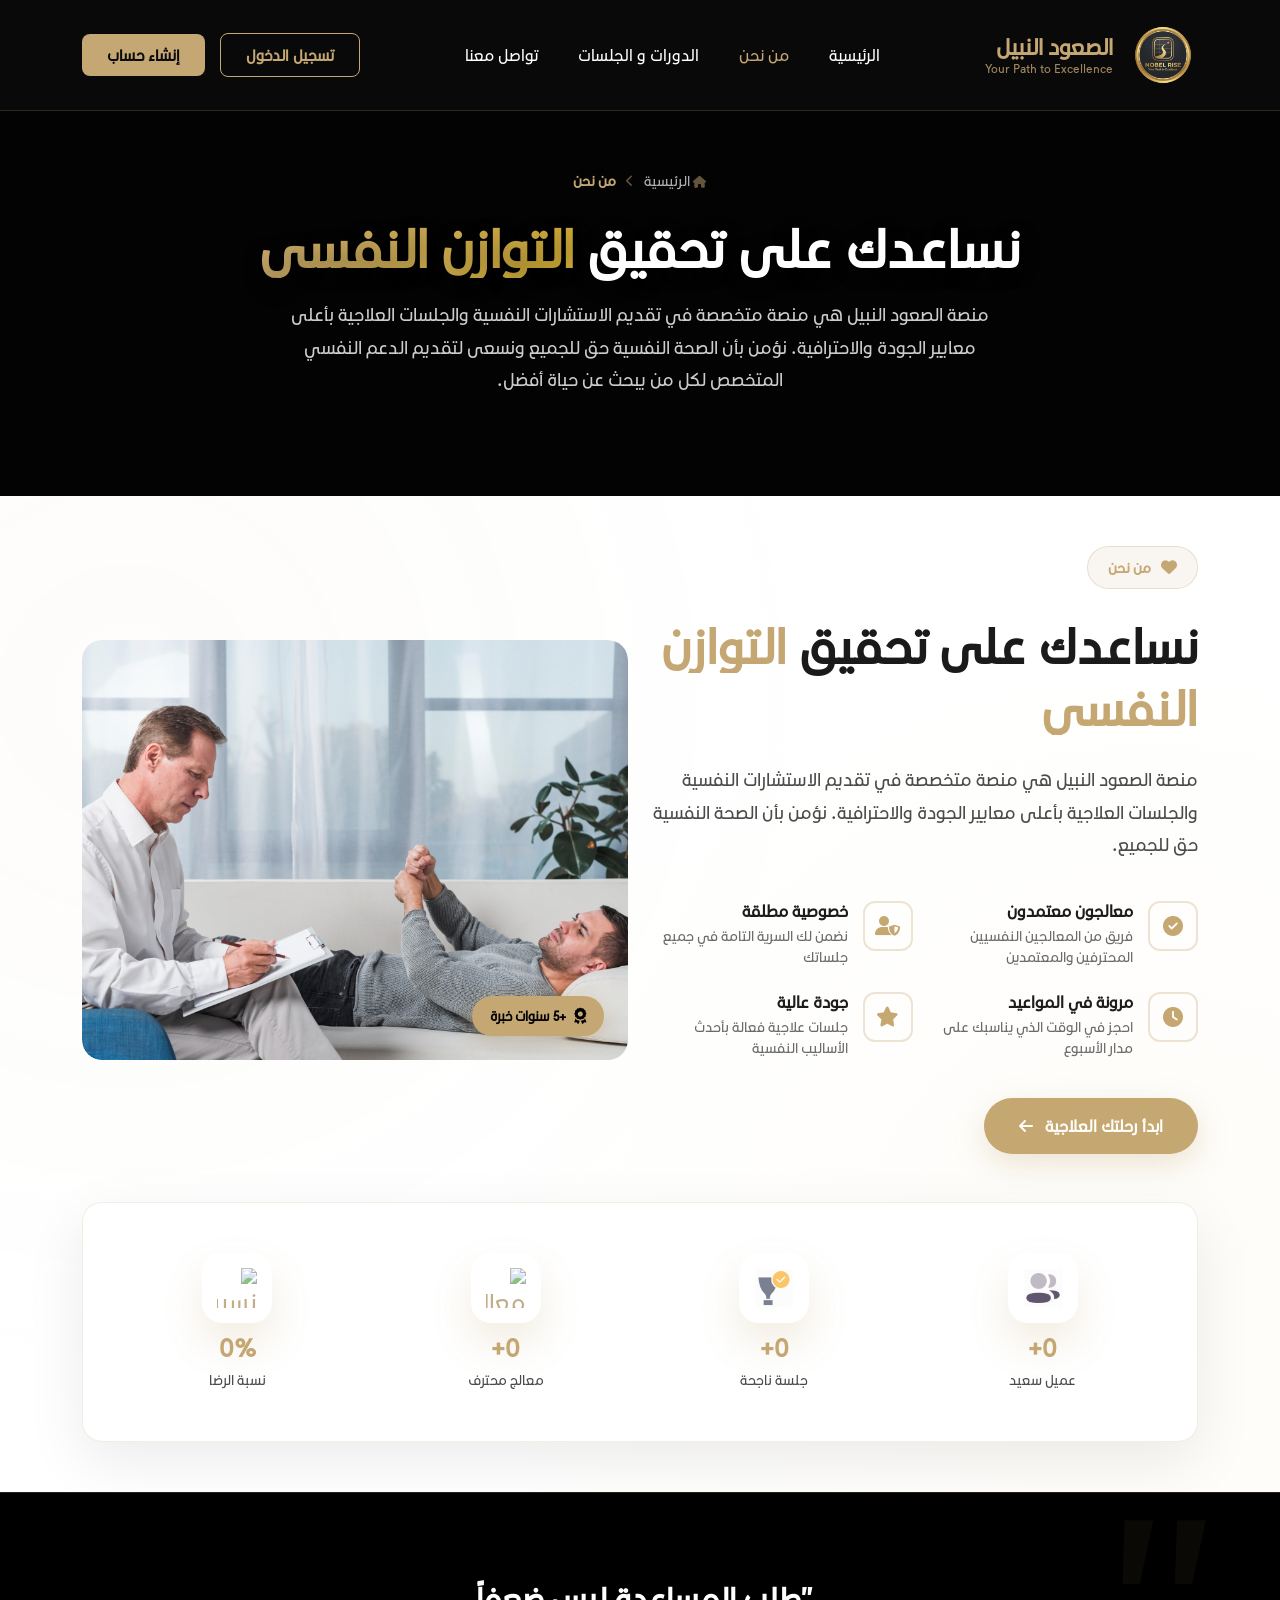
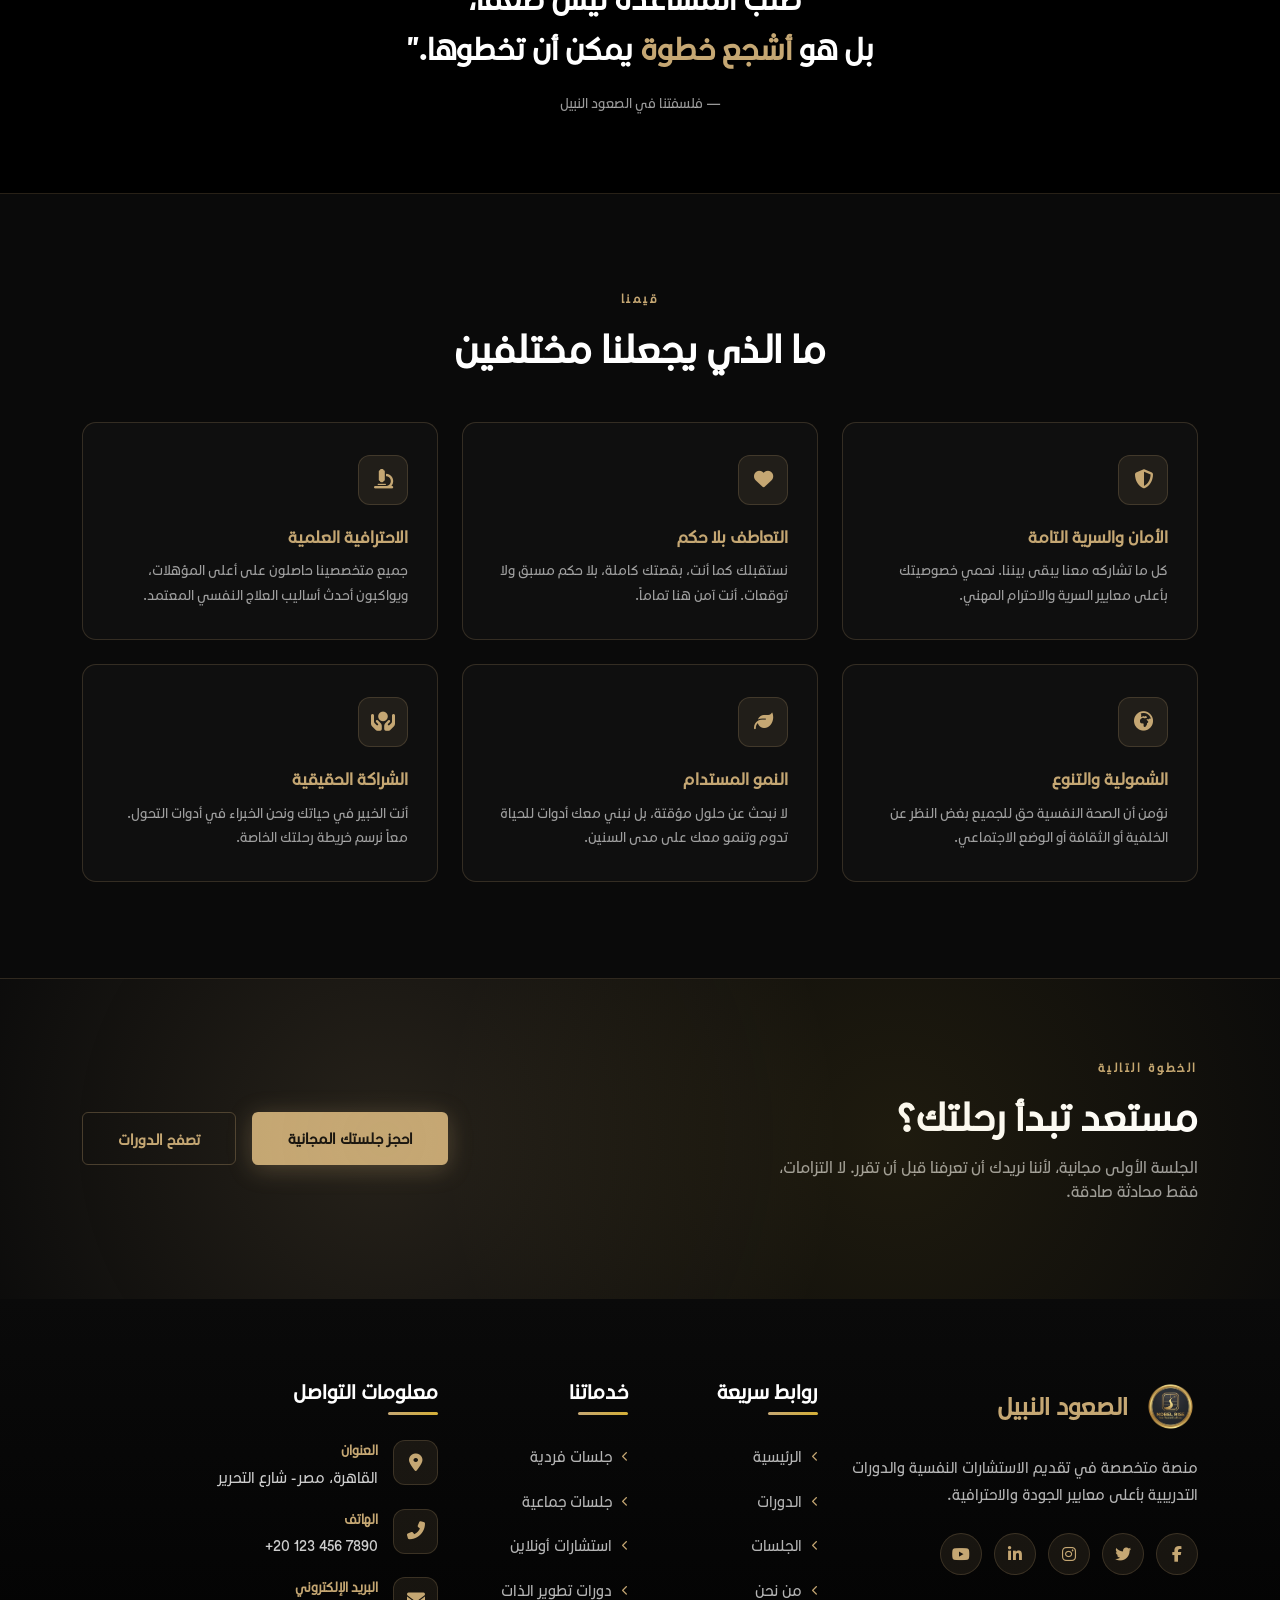
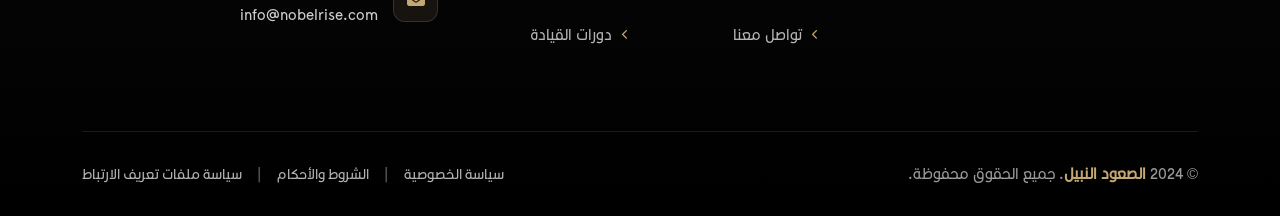
==== commit 365ddd4f: "update: profile page, about section with image and stats, JS/CSS refactor" ====
--- a/about.html
+++ b/about.html
@@ -93,7 +93,8 @@
         <!-- ===================== ABOUT ===================== -->
         <section class="about-section" id="about">
             <div class="container">
-                <div class="row align-items-center">
+                <!-- Row 1: Text + Image -->
+                <div class="row align-items-center mb-5">
                     <div class="col-lg-6 col-md-12" data-aos="fade-right" data-aos-duration="1000">
                         <div class="about-content">
                             <div class="section-badge">
@@ -149,56 +150,48 @@
                         </div>
                     </div>
                     <div class="col-lg-6 col-md-12" data-aos="fade-left" data-aos-duration="1000" data-aos-delay="200">
-                        <div class="about-stats-wrapper">
-                            <div class="stats-card">
-                                <div class="stats-grid">
-                                    <div class="stat-box">
-                                        <div class="stat-icon">
-                                            <img src="./assets/img/User.png" alt="">
-                                        </div>
-                                        <div class="stat-content">
-                                            <h3 class="stat-number"><span class="counter" data-target="5000">0</span>+
-                                            </h3>
-                                            <p class="stat-label">عميل سعيد</p>
-                                        </div>
-                                    </div>
-                                    <div class="stat-box">
-                                        <div class="stat-icon">
-                                            <img src="./assets/img/successful.png" alt="">
-                                        </div>
-                                        <div class="stat-content">
-                                            <h3 class="stat-number"><span class="counter" data-target="15000">0</span>+
-                                            </h3>
-                                            <p class="stat-label">جلسة ناجحة</p>
-                                        </div>
-                                    </div>
-                                    <div class="stat-box">
-                                        <div class="stat-icon">
-                                            <img src="https://cdn-icons-png.flaticon.com/512/2785/2785482.png"
-                                                alt="معالج محترف">
-                                        </div>
-                                        <div class="stat-content">
-                                            <h3 class="stat-number"><span class="counter" data-target="50">0</span>+
-                                            </h3>
-                                            <p class="stat-label">معالج محترف</p>
-                                        </div>
-                                    </div>
-                                    <div class="stat-box">
-                                        <div class="stat-icon">
-                                            <img src="https://cdn-icons-png.flaticon.com/512/1828/1828884.png"
-                                                alt="نسبة الرضا">
-                                        </div>
-                                        <div class="stat-content">
-                                            <h3 class="stat-number"><span class="counter" data-target="98">0</span>%
-                                            </h3>
-                                            <p class="stat-label">نسبة الرضا</p>
-                                        </div>
-                                    </div>
-                                </div>
-                            </div>
-                            <div class="stats-decoration">
-                                <div class="deco-element deco-circle"></div>
-                                <div class="deco-element deco-dots"></div>
+                        <div class="about-img-wrap">
+                            <img src="./assets/img/main_hero.jpg" alt="من نحن" class="about-side-img">
+                            <div class="about-img-badge">
+                                <i class="fas fa-award"></i>
+                                <span>+5 سنوات خبرة</span>
+                            </div>
+                        </div>
+                    </div>
+                </div>
+                <!-- Row 2: Stats -->
+                <div class="row" data-aos="fade-up" data-aos-duration="1000">
+                    <div class="col-12">
+                        <div class="stats-card">
+                            <div class="stats-grid">
+                                <div class="stat-box">
+                                    <div class="stat-icon"><img src="./assets/img/User.png" alt=""></div>
+                                    <div class="stat-content">
+                                        <h3 class="stat-number"><span class="counter" data-target="5000">0</span>+</h3>
+                                        <p class="stat-label">عميل سعيد</p>
+                                    </div>
+                                </div>
+                                <div class="stat-box">
+                                    <div class="stat-icon"><img src="./assets/img/successful.png" alt=""></div>
+                                    <div class="stat-content">
+                                        <h3 class="stat-number"><span class="counter" data-target="15000">0</span>+</h3>
+                                        <p class="stat-label">جلسة ناجحة</p>
+                                    </div>
+                                </div>
+                                <div class="stat-box">
+                                    <div class="stat-icon"><img src="https://cdn-icons-png.flaticon.com/512/2785/2785482.png" alt="معالج محترف"></div>
+                                    <div class="stat-content">
+                                        <h3 class="stat-number"><span class="counter" data-target="50">0</span>+</h3>
+                                        <p class="stat-label">معالج محترف</p>
+                                    </div>
+                                </div>
+                                <div class="stat-box">
+                                    <div class="stat-icon"><img src="https://cdn-icons-png.flaticon.com/512/1828/1828884.png" alt="نسبة الرضا"></div>
+                                    <div class="stat-content">
+                                        <h3 class="stat-number"><span class="counter" data-target="98">0</span>%</h3>
+                                        <p class="stat-label">نسبة الرضا</p>
+                                    </div>
+                                </div>
                             </div>
                         </div>
                     </div>
--- a/assets/css/style.css
+++ b/assets/css/style.css
@@ -1,6280 +1,7175 @@
 @font-face {
-    font-family: 'CAREEM';
-    src: url('../fonts/CAREEM-REGULAR.DB5F2BCA26992ED25A89.otf') format('woff2'),
-        url('../fonts/CAREEM-REGULAR.DB5F2BCA26992ED25A89.otf') format('woff');
-    font-weight: 200;
-    font-style: normal;
-    font-display: swap;
+  font-family: "CAREEM";
+  src:
+    url("../fonts/CAREEM-REGULAR.DB5F2BCA26992ED25A89.otf") format("woff2"),
+    url("../fonts/CAREEM-REGULAR.DB5F2BCA26992ED25A89.otf") format("woff");
+  font-weight: 200;
+  font-style: normal;
+  font-display: swap;
 }
 
 /* ========================== CSS Variables (Root Colors) ========================== */
 :root {
-    /* Primary Gold Colors */
-    --color-primary: #c5a773;
-    --color-primary-dark: #a88b5a;
-    --color-primary-rgb: 197, 167, 115;
-
-    /* Background Colors - Dark Theme */
-    --color-bg-dark: #0a0a0a;
-    --color-bg-darker: #000000;
-    --color-bg-light: rgba(10, 10, 10, 0.95);
-    --color-bg-transparent: rgba(10, 10, 10, 0.98);
-
-    /* Background Colors - Light Theme (About Section) */
-    --color-bg-white: #ffffff;
-    --color-bg-gray-light: #f8f9fa;
-
-    /* Text Colors - Dark Theme */
-    --color-text-white: #ffffff;
-    --color-text-light: rgba(255, 255, 255, 0.7);
-    --color-text-muted: rgba(255, 255, 255, 0.6);
-
-    /* Text Colors - Light Theme (About Section) */
-    --color-text-dark: #1a1a1a;
-    --color-text-gray: #4a4a4a;
-    --color-text-gray-light: #6a6a6a;
-
-    /* Border & Shadow Colors */
-    --color-border: rgba(197, 167, 115, 0.2);
-    --color-border-light: rgba(197, 167, 115, 0.3);
-    --color-shadow: rgba(197, 167, 115, 0.1);
-    --color-shadow-medium: rgba(197, 167, 115, 0.2);
-    --color-shadow-strong: rgba(197, 167, 115, 0.3);
-    --color-shadow-intense: rgba(197, 167, 115, 0.4);
-
-    /* Spacing */
-    --header-height: 100px;
-    --header-height-scrolled: 90px;
-
-    /* Transitions */
-    --transition-fast: 0.3s ease;
-    --transition-medium: 0.4s ease;
-}
-
+  /* Primary Gold Colors */
+  --color-primary: #c5a773;
+  --color-primary-dark: #a88b5a;
+  --color-primary-rgb: 197, 167, 115;
+
+  /* Background Colors - Dark Theme */
+  --color-bg-dark: #0a0a0a;
+  --color-bg-darker: #000000;
+  --color-bg-light: rgba(10, 10, 10, 0.95);
+  --color-bg-transparent: rgba(10, 10, 10, 0.98);
+
+  /* Background Colors - Light Theme (About Section) */
+  --color-bg-white: #ffffff;
+  --color-bg-gray-light: #f8f9fa;
+
+  /* Text Colors - Dark Theme */
+  --color-text-white: #ffffff;
+  --color-text-light: rgba(255, 255, 255, 0.7);
+  --color-text-muted: rgba(255, 255, 255, 0.6);
+
+  /* Text Colors - Light Theme (About Section) */
+  --color-text-dark: #1a1a1a;
+  --color-text-gray: #4a4a4a;
+  --color-text-gray-light: #6a6a6a;
+
+  /* Border & Shadow Colors */
+  --color-border: rgba(197, 167, 115, 0.2);
+  --color-border-light: rgba(197, 167, 115, 0.3);
+  --color-shadow: rgba(197, 167, 115, 0.1);
+  --color-shadow-medium: rgba(197, 167, 115, 0.2);
+  --color-shadow-strong: rgba(197, 167, 115, 0.3);
+  --color-shadow-intense: rgba(197, 167, 115, 0.4);
+
+  /* Spacing */
+  --header-height: 100px;
+  --header-height-scrolled: 90px;
+
+  /* Transitions */
+  --transition-fast: 0.3s ease;
+  --transition-medium: 0.4s ease;
+}
 
 ::-webkit-scrollbar {
-    width: 10px;
+  width: 10px;
 }
 
 ::-webkit-scrollbar-track {
-    background: #fff;
+  background: #fff;
 }
 
 ::-webkit-scrollbar-thumb {
-    background: var(--color-primary);
+  background: var(--color-primary);
 }
 
 ::-webkit-scrollbar-thumb:hover {
-    border-radius: 10px;
-    background-color: var(--color-primary);
-}
-
+  border-radius: 10px;
+  background-color: var(--color-primary);
+}
 
 * {
-    margin: 0;
-    padding: 0;
-    box-sizing: border-box;
+  margin: 0;
+  padding: 0;
+  box-sizing: border-box;
 }
 
 body {
-    font-family: "CAREEM", sans-serif;
-    background: var(--color-bg-dark);
-    color: var(--color-text-white);
+  font-family: "CAREEM", sans-serif;
+  background: var(--color-bg-dark);
+  color: var(--color-text-white);
 }
 
 a {
-    text-decoration: none;
+  text-decoration: none;
 }
 
 /* ========================== Header Styles ========================== */
 .header {
-    position: fixed;
-    top: 0;
-    left: 0;
-    width: 100%;
-    padding: 20px 0;
-    background: var(--color-bg-light);
-    backdrop-filter: blur(10px);
-    border-bottom: 1px solid var(--color-border);
-    z-index: 1000;
-    transition: all var(--transition-fast);
+  position: fixed;
+  top: 0;
+  left: 0;
+  width: 100%;
+  padding: 20px 0;
+  background: var(--color-bg-light);
+  backdrop-filter: blur(10px);
+  border-bottom: 1px solid var(--color-border);
+  z-index: 1000;
+  transition: all var(--transition-fast);
 }
 
 .header.scrolled {
-    padding: 15px 0;
-    background: var(--color-bg-transparent);
-    box-shadow: 0 5px 20px var(--color-shadow);
+  padding: 15px 0;
+  background: var(--color-bg-transparent);
+  box-shadow: 0 5px 20px var(--color-shadow);
 }
 
 .header-container {
-    display: flex;
-    justify-content: space-between;
-    align-items: center;
-    margin: 0 auto;
+  display: flex;
+  justify-content: space-between;
+  align-items: center;
+  margin: 0 auto;
 }
 
 /* Logo Styles */
 .logo {
-    display: flex;
-    align-items: center;
-    gap: 15px;
-    text-decoration: none;
+  display: flex;
+  align-items: center;
+  gap: 15px;
+  text-decoration: none;
 }
 
 .logo-img {
-    width: 70px;
-    height: 70px;
-    object-fit: cover;
-    transition: transform var(--transition-fast);
+  width: 70px;
+  height: 70px;
+  object-fit: cover;
+  transition: transform var(--transition-fast);
 }
 
 .logo:hover .logo-img {
-    transform: scale(1.05);
+  transform: scale(1.05);
 }
 
 .logo-text {
-    display: flex;
-    flex-direction: column;
+  display: flex;
+  flex-direction: column;
 }
 
 .logo-title {
-    font-size: 22px;
-    font-weight: 700;
-    color: var(--color-primary);
-    line-height: 1.2;
-    margin: 0;
+  font-size: 22px;
+  font-weight: 700;
+  color: var(--color-primary);
+  line-height: 1.2;
+  margin: 0;
 }
 
 .logo-subtitle {
-    font-size: 12px;
-    font-weight: 400;
-    color: var(--color-primary);
-    opacity: 0.8;
-    margin: 0;
+  font-size: 12px;
+  font-weight: 400;
+  color: var(--color-primary);
+  opacity: 0.8;
+  margin: 0;
 }
 
 /* Navigation Styles */
 .nav-menu {
-    display: flex;
-    align-items: center;
-    gap: 40px;
-    list-style: none;
-    margin: 0;
-    padding: 0;
+  display: flex;
+  align-items: center;
+  gap: 40px;
+  list-style: none;
+  margin: 0;
+  padding: 0;
 }
 
 .nav-menu li a {
-    color: var(--color-text-white);
-    text-decoration: none;
-    font-size: 16px;
-    font-weight: 500;
-    position: relative;
-    transition: color var(--transition-fast);
-    padding: 8px 0;
+  color: var(--color-text-white);
+  text-decoration: none;
+  font-size: 16px;
+  font-weight: 500;
+  position: relative;
+  transition: color var(--transition-fast);
+  padding: 8px 0;
 }
 
 .nav-menu li a::after {
-    content: '';
-    position: absolute;
-    bottom: 0;
-    right: 0;
-    width: 0;
-    height: 2px;
-    background: var(--gradient-gold);
-    transition: width var(--transition-fast);
+  content: "";
+  position: absolute;
+  bottom: 0;
+  right: 0;
+  width: 0;
+  height: 2px;
+  background: var(--gradient-gold);
+  transition: width var(--transition-fast);
 }
 
 .nav-menu li a:hover {
-    color: var(--color-primary);
+  color: var(--color-primary);
 }
 
 .nav-menu li a:hover::after {
-    width: 100%;
-    right: auto;
-    left: 0;
+  width: 100%;
+  right: auto;
+  left: 0;
 }
 
 .nav-menu li a.active {
-    color: var(--color-primary);
+  color: var(--color-primary);
 }
 
 /* Auth Buttons */
 .auth-buttons {
-    display: flex;
-    align-items: center;
-    gap: 15px;
+  display: flex;
+  align-items: center;
+  gap: 15px;
 }
 
 .btn-login {
-    padding: 10px 25px;
-    background: transparent;
-    border: 1px solid var(--color-primary);
-    color: var(--color-primary);
-    border-radius: 8px;
-    font-weight: 600;
-    font-size: 15px;
-    cursor: pointer;
-    transition: all var(--transition-fast);
+  padding: 10px 25px;
+  background: transparent;
+  border: 1px solid var(--color-primary);
+  color: var(--color-primary);
+  border-radius: 8px;
+  font-weight: 600;
+  font-size: 15px;
+  cursor: pointer;
+  transition: all var(--transition-fast);
 }
 
 .btn-login:hover {
-    background: var(--color-primary);
-    color: var(--color-bg-dark);
-    transform: translateY(-2px);
-    box-shadow: 0 5px 15px var(--color-shadow-strong);
+  background: var(--color-primary);
+  color: var(--color-bg-dark);
+  transform: translateY(-2px);
+  box-shadow: 0 5px 15px var(--color-shadow-strong);
 }
 
 .btn-register {
-    padding: 10px 25px;
-    background: var(--color-primary);
-    border: none;
-    color: var(--color-bg-dark);
-    border-radius: 8px;
-    font-weight: 600;
-    font-size: 15px;
-    cursor: pointer;
-    transition: all var(--transition-fast);
+  padding: 10px 25px;
+  background: var(--color-primary);
+  border: none;
+  color: var(--color-bg-dark);
+  border-radius: 8px;
+  font-weight: 600;
+  font-size: 15px;
+  cursor: pointer;
+  transition: all var(--transition-fast);
 }
 
 .btn-register:hover {
-    transform: translateY(-2px);
-    box-shadow: 0 5px 15px var(--color-shadow-intense);
+  transform: translateY(-2px);
+  box-shadow: 0 5px 15px var(--color-shadow-intense);
 }
 
 /* Mobile Menu Toggle */
 .menu-toggle {
-    display: none;
-    flex-direction: column;
-    gap: 5px;
-    cursor: pointer;
-    padding: 5px;
+  display: none;
+  flex-direction: column;
+  gap: 5px;
+  cursor: pointer;
+  padding: 5px;
 }
 
 .menu-toggle span {
-    width: 28px;
-    height: 3px;
-    background: var(--color-primary);
-    border-radius: 3px;
-    transition: all var(--transition-fast);
+  width: 28px;
+  height: 3px;
+  background: var(--color-primary);
+  border-radius: 3px;
+  transition: all var(--transition-fast);
 }
 
 .menu-toggle.active span:nth-child(1) {
-    transform: rotate(45deg) translate(8px, 8px);
+  transform: rotate(45deg) translate(8px, 8px);
 }
 
 .menu-toggle.active span:nth-child(2) {
-    opacity: 0;
+  opacity: 0;
 }
 
 .menu-toggle.active span:nth-child(3) {
-    transform: rotate(-45deg) translate(7px, -7px);
+  transform: rotate(-45deg) translate(7px, -7px);
 }
 
 /* ========================== Responsive Header ========================== */
 @media (max-width: 992px) {
-    .nav-menu {
-        position: fixed;
-        top: var(--header-height-scrolled);
-        right: -100%;
-        width: 300px;
-        height: calc(100vh - var(--header-height-scrolled));
-        background: var(--color-bg-transparent);
-        backdrop-filter: blur(10px);
-        flex-direction: column;
-        padding: 40px 30px;
-        gap: 30px;
-        border-left: 1px solid var(--color-border);
-        transition: right var(--transition-medium);
-        overflow-y: auto;
-    }
-
-    .nav-menu.active {
-        right: 0;
-    }
-
-    .menu-toggle {
-        display: flex;
-    }
-
-    .auth-buttons {
-        flex-direction: column;
-        width: 100%;
-    }
-
-    .btn-login,
-    .btn-register {
-        width: 100%;
-    }
+  .nav-menu {
+    position: fixed;
+    top: var(--header-height-scrolled);
+    right: -100%;
+    width: 300px;
+    height: calc(100vh - var(--header-height-scrolled));
+    background: var(--color-bg-transparent);
+    backdrop-filter: blur(10px);
+    flex-direction: column;
+    padding: 40px 30px;
+    gap: 30px;
+    border-left: 1px solid var(--color-border);
+    transition: right var(--transition-medium);
+    overflow-y: auto;
+  }
+
+  .nav-menu.active {
+    right: 0;
+  }
+
+  .menu-toggle {
+    display: flex;
+  }
+
+  .auth-buttons {
+    flex-direction: column;
+    width: 100%;
+  }
+
+  .btn-login,
+  .btn-register {
+    width: 100%;
+  }
 }
 
 @media (max-width: 768px) {
-    .header-container {
-        padding: 0 20px;
-    }
-
-    .logo-img {
-        width: 50px;
-        height: 50px;
-    }
-
-    .logo-title {
-        font-size: 18px;
-    }
-
-    .logo-subtitle {
-        font-size: 10px;
-    }
+  .header-container {
+    padding: 0 20px;
+  }
+
+  .logo-img {
+    width: 50px;
+    height: 50px;
+  }
+
+  .logo-title {
+    font-size: 18px;
+  }
+
+  .logo-subtitle {
+    font-size: 10px;
+  }
 }
 
 /* ========================== Body Padding ========================== */
 body {
-    padding-top: var(--header-height);
+  padding-top: var(--header-height);
 }
 
 /* ========================== Hero Banner ========================== */
 .hero-banner {
-    position: relative;
-    overflow: hidden;
+  position: relative;
+  overflow: hidden;
 }
 
 /* Decorative Waves */
 .hero-banner .hero-waves {
-    position: absolute;
-    bottom: 0;
-    left: 0;
-    width: 100%;
-    height: 40%;
-    z-index: 1;
+  position: absolute;
+  bottom: 0;
+  left: 0;
+  width: 100%;
+  height: 40%;
+  z-index: 1;
 }
 
 .hero-banner .hero-row {
-    display: flex;
-    align-items: center;
-    min-height: calc(100vh - var(--header-height));
-    gap: 60px;
+  display: flex;
+  align-items: center;
+  min-height: calc(100vh - var(--header-height));
+  gap: 60px;
 }
 
 /* Right Content */
 .hero-banner .hero-content {
-    flex: 1;
-    text-align: right;
+  flex: 1;
+  text-align: right;
 }
 
 .hero-banner .hero-title {
-    font-size: 35px;
-    font-weight: 900;
-    color: var(--color-text-white);
-    line-height: 1.3;
-    margin-bottom: 25px;
-    animation: fadeInRight 1s ease;
+  font-size: 35px;
+  font-weight: 900;
+  color: var(--color-text-white);
+  line-height: 1.3;
+  margin-bottom: 25px;
+  animation: fadeInRight 1s ease;
 }
 
 .hero-banner .hero-title .highlight {
-    background: var(--color-primary);
-    -webkit-background-clip: text;
-    -webkit-text-fill-color: transparent;
-    background-clip: text;
+  background: var(--color-primary);
+  -webkit-background-clip: text;
+  -webkit-text-fill-color: transparent;
+  background-clip: text;
 }
 
 .hero-banner .hero-subtitle {
-    font-size: 15px;
-    line-height: 1.8;
-    color: var(--color-text-light);
-    margin-bottom: 40px;
-    max-width: 600px;
-    animation: fadeInRight 1s ease 0.2s both;
+  font-size: 15px;
+  line-height: 1.8;
+  color: var(--color-text-light);
+  margin-bottom: 40px;
+  max-width: 600px;
+  animation: fadeInRight 1s ease 0.2s both;
 }
 
 .hero-banner .hero-cta {
-    display: inline-block;
-    padding: 14px 15px;
-    background: var(--color-primary);
-    color: var(--color-text-white);
-    font-size: 14px;
-    font-weight: 700;
-    border-radius: 20px;
-    text-decoration: none;
-    box-shadow: 0 10px 30px var(--color-shadow-strong);
-    transition: all var(--transition-fast);
-    animation: fadeInRight 1s ease 0.4s;
+  display: inline-block;
+  padding: 14px 15px;
+  background: var(--color-primary);
+  color: var(--color-text-white);
+  font-size: 14px;
+  font-weight: 700;
+  border-radius: 20px;
+  text-decoration: none;
+  box-shadow: 0 10px 30px var(--color-shadow-strong);
+  transition: all var(--transition-fast);
+  animation: fadeInRight 1s ease 0.4s;
 }
 
 .hero-banner .hero-cta:hover {
-    transform: translateY(-3px);
-    box-shadow: 0 15px 40px var(--color-shadow-intense);
-    color: var(--color-bg-dark);
+  transform: translateY(-3px);
+  box-shadow: 0 15px 40px var(--color-shadow-intense);
+  color: var(--color-bg-dark);
 }
 
 /* Features Icons */
 .hero-banner .hero-features {
-    display: flex;
-    gap: 50px;
-    margin-top: 20px;
-    animation: fadeInRight 1s ease 0.6s both;
+  display: flex;
+  gap: 50px;
+  margin-top: 20px;
+  animation: fadeInRight 1s ease 0.6s both;
 }
 
 .hero-banner .feature-item {
-    text-align: center;
+  text-align: center;
 }
 
 .hero-banner .feature-icon {
-    width: 50px;
-    height: 50px;
-    margin: 0 auto 15px;
-    background: var(--gradient-gold-light);
-    border: 2px solid var(--color-border-light);
-    border-radius: 20px;
-    display: flex;
-    align-items: center;
-    justify-content: center;
-    font-size: 26px;
-    color: var(--color-primary);
-    box-shadow: 0 5px 20px var(--color-shadow-medium);
-    transition: all var(--transition-fast);
+  width: 50px;
+  height: 50px;
+  margin: 0 auto 15px;
+  background: var(--gradient-gold-light);
+  border: 2px solid var(--color-border-light);
+  border-radius: 20px;
+  display: flex;
+  align-items: center;
+  justify-content: center;
+  font-size: 26px;
+  color: var(--color-primary);
+  box-shadow: 0 5px 20px var(--color-shadow-medium);
+  transition: all var(--transition-fast);
 }
 
 .hero-banner .feature-item:hover .feature-icon {
-    transform: translateY(-5px);
-    box-shadow: 0 10px 30px var(--color-shadow-strong);
-    background: var(--gradient-gold-medium);
+  transform: translateY(-5px);
+  box-shadow: 0 10px 30px var(--color-shadow-strong);
+  background: var(--gradient-gold-medium);
 }
 
 .hero-banner .feature-icon.icon-brain {
-    color: var(--color-primary);
+  color: var(--color-primary);
 }
 
 .hero-banner .feature-icon.icon-lock {
-    color: var(--color-primary);
+  color: var(--color-primary);
 }
 
 .hero-banner .feature-text {
-    font-size: 16px;
-    font-weight: 600;
-    color: var(--color-text-white);
-    margin-bottom: 5px;
+  font-size: 16px;
+  font-weight: 600;
+  color: var(--color-text-white);
+  margin-bottom: 5px;
 }
 
 .hero-banner .feature-subtext {
-    font-size: 13px;
-    color: var(--color-text-muted);
+  font-size: 13px;
+  color: var(--color-text-muted);
 }
 
 /* Left Visual */
 .hero-banner .hero-visual {
-    flex: 1;
-    position: relative;
+  flex: 1;
+  position: relative;
 }
 
 .hero-banner .hero-image-wrapper {
-    position: relative;
-    animation: fadeInLeft 1s ease;
+  position: relative;
+  animation: fadeInLeft 1s ease;
 }
 
 /* Circular Images */
 .hero-banner .circular-images {
-    display: flex;
-    align-items: center;
-    gap: 30px;
-    position: relative;
+  display: flex;
+  align-items: center;
+  gap: 30px;
+  position: relative;
 }
 
 .hero-banner .circle-image {
-    width: 280px;
-    height: 280px;
-    border-radius: 50%;
-    overflow: hidden;
-    border: 8px solid var(--color-border-light);
-    box-shadow: 0 15px 40px var(--color-shadow-medium);
-    position: relative;
+  width: 280px;
+  height: 280px;
+  border-radius: 50%;
+  overflow: hidden;
+  border: 8px solid var(--color-border-light);
+  box-shadow: 0 15px 40px var(--color-shadow-medium);
+  position: relative;
 }
 
 .hero-banner .circle-image::after {
-    content: '';
-    position: absolute;
-    top: 0;
-    left: 0;
-    right: 0;
-    bottom: 0;
-    background: var(--gradient-overlay);
-    pointer-events: none;
+  content: "";
+  position: absolute;
+  top: 0;
+  left: 0;
+  right: 0;
+  bottom: 0;
+  background: var(--gradient-overlay);
+  pointer-events: none;
 }
 
 .hero-banner .circle-image img {
-    width: 100%;
-    height: 100%;
-    object-fit: cover;
+  width: 100%;
+  height: 100%;
+  object-fit: cover;
 }
 
 .hero-banner .circle-image.image-1 {
-    transform: translateY(-30px);
-    animation: float 6s ease-in-out infinite;
+  transform: translateY(-30px);
+  animation: float 6s ease-in-out infinite;
 }
 
 .hero-banner .circle-image.image-2 {
-    transform: translateY(30px);
-    animation: float 6s ease-in-out infinite 3s;
+  transform: translateY(30px);
+  animation: float 6s ease-in-out infinite 3s;
 }
 
 @keyframes float {
-    0%, 100% {
-        transform: translateY(0);
-    }
-
-    50% {
-        transform: translateY(-20px);
-    }
+  0%,
+  100% {
+    transform: translateY(0);
+  }
+
+  50% {
+    transform: translateY(-20px);
+  }
 }
 
 /* Decorative Elements */
 .hero-banner .deco-element {
-    position: absolute;
-    z-index: -1;
+  position: absolute;
+  z-index: -1;
 }
 
 .hero-banner .deco-dots {
+  width: 200px;
+  height: 200px;
+  background-image: radial-gradient(
+    circle,
+    var(--color-border-light) 2px,
+    transparent 2px
+  );
+  background-size: 20px 20px;
+  opacity: 0.3;
+  top: 50%;
+  right: -50px;
+}
+
+.hero-banner .deco-circle {
+  width: 200px;
+  height: 200px;
+  background-image: radial-gradient(
+    circle,
+    var(--color-border-light) 2px,
+    transparent 2px
+  );
+  background-size: 20px 20px;
+  opacity: 0.3;
+  top: 0%;
+  left: -50px;
+}
+
+@keyframes pulse-slow {
+  0%,
+  100% {
+    transform: scale(1);
+    opacity: 0.3;
+  }
+
+  50% {
+    transform: scale(1.05);
+    opacity: 0.5;
+  }
+}
+
+/* Animations */
+@keyframes fadeInRight {
+  from {
+    opacity: 0;
+    transform: translateX(30px);
+  }
+
+  to {
+    opacity: 1;
+    transform: translateX(0);
+  }
+}
+
+@keyframes fadeInLeft {
+  from {
+    opacity: 0;
+    transform: translateX(-30px);
+  }
+
+  to {
+    opacity: 1;
+    transform: translateX(0);
+  }
+}
+
+/* ========================== Hero Responsive ========================== */
+@media (max-width: 1200px) {
+  .hero-banner .hero-title {
+    font-size: 48px;
+  }
+
+  .hero-banner .circle-image {
+    width: 240px;
+    height: 240px;
+  }
+}
+
+@media (max-width: 992px) {
+  .hero-banner .hero-row {
+    flex-direction: column-reverse;
+    text-align: center;
+  }
+
+  .hero-banner .hero-content {
+    text-align: center;
+  }
+
+  .hero-banner .hero-title {
+    font-size: 40px;
+  }
+
+  .hero-banner .hero-subtitle {
+    margin-left: auto;
+    margin-right: auto;
+  }
+
+  .hero-banner .hero-features {
+    justify-content: center;
+  }
+
+  .hero-banner .circular-images {
+    justify-content: center;
+  }
+}
+
+@media (max-width: 768px) {
+  .hero-banner {
+    padding-top: 80px;
+  }
+
+  .hero-banner .hero-title {
+    font-size: 32px;
+  }
+
+  .hero-banner .hero-subtitle {
+    font-size: 16px;
+  }
+
+  .hero-banner .hero-features {
+    flex-direction: column;
+    gap: 30px;
+  }
+
+  .hero-banner .circle-image {
     width: 200px;
     height: 200px;
-    background-image: radial-gradient(circle, var(--color-border-light) 2px, transparent 2px);
-    background-size: 20px 20px;
-    opacity: 0.3;
-    top: 50%;
-    right: -50px;
-}
-
-.hero-banner .deco-circle {
-    width: 200px;
-    height: 200px;
-    background-image: radial-gradient(circle, var(--color-border-light) 2px, transparent 2px);
-    background-size: 20px 20px;
-    opacity: 0.3;
-    top: 0%;
-    left: -50px;
-}
-
-@keyframes pulse-slow {
-    0%, 100% {
-        transform: scale(1);
-        opacity: 0.3;
-    }
-
-    50% {
-        transform: scale(1.05);
-        opacity: 0.5;
-    }
-}
-
-/* Animations */
-@keyframes fadeInRight {
-    from {
-        opacity: 0;
-        transform: translateX(30px);
-    }
-
-    to {
-        opacity: 1;
-        transform: translateX(0);
-    }
-}
-
-@keyframes fadeInLeft {
-    from {
-        opacity: 0;
-        transform: translateX(-30px);
-    }
-
-    to {
-        opacity: 1;
-        transform: translateX(0);
-    }
-}
-
-/* ========================== Hero Responsive ========================== */
-@media (max-width: 1200px) {
-    .hero-banner .hero-title {
-        font-size: 48px;
-    }
-
-    .hero-banner .circle-image {
-        width: 240px;
-        height: 240px;
-    }
-}
-
-@media (max-width: 992px) {
-    .hero-banner .hero-row {
-        flex-direction: column-reverse;
-        text-align: center;
-    }
-
-    .hero-banner .hero-content {
-        text-align: center;
-    }
-
-    .hero-banner .hero-title {
-        font-size: 40px;
-    }
-
-    .hero-banner .hero-subtitle {
-        margin-left: auto;
-        margin-right: auto;
-    }
-
-    .hero-banner .hero-features {
-        justify-content: center;
-    }
-
-    .hero-banner .circular-images {
-        justify-content: center;
-    }
-}
-
-@media (max-width: 768px) {
-    .hero-banner {
-        padding-top: 80px;
-    }
-
-    .hero-banner .hero-title {
-        font-size: 32px;
-    }
-
-    .hero-banner .hero-subtitle {
-        font-size: 16px;
-    }
-
-    .hero-banner .hero-features {
-        flex-direction: column;
-        gap: 30px;
-    }
-
-    .hero-banner .circle-image {
-        width: 200px;
-        height: 200px;
-    }
-
-    .hero-banner .circular-images {
-        flex-direction: column;
-        gap: 20px;
-    }
-
-    .hero-banner .circle-image.image-1,
-    .circle-image.image-2 {
-        transform: translateY(0);
-    }
+  }
+
+  .hero-banner .circular-images {
+    flex-direction: column;
+    gap: 20px;
+  }
+
+  .hero-banner .circle-image.image-1,
+  .circle-image.image-2 {
+    transform: translateY(0);
+  }
 }
 
 @media (max-width: 576px) {
-    .hero-banner .hero-title {
-        font-size: 28px;
-    }
-
-    .hero-banner .hero-cta {
-        padding: 15px 35px;
-        font-size: 16px;
-    }
-
-    .hero-banner .feature-icon {
-        width: 60px;
-        height: 60px;
-        font-size: 28px;
-    }
-
-    .hero-banner .circle-image {
-        width: 180px;
-        height: 180px;
-    }
+  .hero-banner .hero-title {
+    font-size: 28px;
+  }
+
+  .hero-banner .hero-cta {
+    padding: 15px 35px;
+    font-size: 16px;
+  }
+
+  .hero-banner .feature-icon {
+    width: 60px;
+    height: 60px;
+    font-size: 28px;
+  }
+
+  .hero-banner .circle-image {
+    width: 180px;
+    height: 180px;
+  }
 }
 
 /* ========================== About Section ========================== */
 .about-section {
-    position: relative;
-    padding: 50px 0;
-    background: #fff;
-    overflow: hidden;
+  position: relative;
+  padding: 50px 0;
+  background: #fff;
+  overflow: hidden;
 }
 
 .about-section::before {
-    content: '';
-
-
-    position: absolute;
-    top: 0;
-    left: 0;
-    width: 100%;
-    height: 100%;
-    background:
-        radial-gradient(circle at 10% 20%, rgba(var(--color-primary-rgb), 0.03) 0%, transparent 50%),
-        radial-gradient(circle at 90% 80%, rgba(212, 175, 55, 0.03) 0%, transparent 50%);
-    pointer-events: none;
+  content: "";
+
+  position: absolute;
+  top: 0;
+  left: 0;
+  width: 100%;
+  height: 100%;
+  background:
+    radial-gradient(
+      circle at 10% 20%,
+      rgba(var(--color-primary-rgb), 0.03) 0%,
+      transparent 50%
+    ),
+    radial-gradient(
+      circle at 90% 80%,
+      rgba(212, 175, 55, 0.03) 0%,
+      transparent 50%
+    );
+  pointer-events: none;
 }
 
 /* Section Badge */
 .section-badge {
-    display: inline-flex;
-    align-items: center;
-    gap: 10px;
-    padding: 10px 20px;
-    background: rgba(var(--color-primary-rgb), 0.1);
-    border: 1px solid rgba(var(--color-primary-rgb), 0.3);
-    border-radius: 50px;
-    color: var(--color-primary);
-    font-size: 14px;
-    font-weight: 600;
-    margin-bottom: 25px;
+  display: inline-flex;
+  align-items: center;
+  gap: 10px;
+  padding: 10px 20px;
+  background: rgba(var(--color-primary-rgb), 0.1);
+  border: 1px solid rgba(var(--color-primary-rgb), 0.3);
+  border-radius: 50px;
+  color: var(--color-primary);
+  font-size: 14px;
+  font-weight: 600;
+  margin-bottom: 25px;
 }
 
 .section-badge i {
-    font-size: 16px;
+  font-size: 16px;
 }
 
 /* Section Title */
 .section-title {
-    font-size: 48px;
-    font-weight: 900;
-    color: var(--color-text-dark);
-    line-height: 1.3;
-    margin-bottom: 25px;
+  font-size: 48px;
+  font-weight: 900;
+  color: var(--color-text-dark);
+  line-height: 1.3;
+  margin-bottom: 25px;
 }
 
 .section-title .highlight {
-    background: var(--color-primary);
-    -webkit-background-clip: text;
-    -webkit-text-fill-color: transparent;
-    background-clip: text;
+  background: var(--color-primary);
+  -webkit-background-clip: text;
+  -webkit-text-fill-color: transparent;
+  background-clip: text;
 }
 
 /* Section Description */
 .section-description {
-    font-size: 18px;
-    line-height: 1.8;
-    color: var(--color-text-gray);
-    margin-bottom: 40px;
+  font-size: 18px;
+  line-height: 1.8;
+  color: var(--color-text-gray);
+  margin-bottom: 40px;
 }
 
 /* About Features */
 .about-features {
-    margin-bottom: 40px;
+  margin-bottom: 40px;
 }
 
 .feature-row {
-    display: grid;
-    grid-template-columns: repeat(2, 1fr);
-    gap: 25px;
-    margin-bottom: 25px;
+  display: grid;
+  grid-template-columns: repeat(2, 1fr);
+  gap: 25px;
+  margin-bottom: 25px;
 }
 
 .feature-box {
-    display: flex;
-    gap: 15px;
-    align-items: flex-start;
+  display: flex;
+  gap: 15px;
+  align-items: flex-start;
 }
 
 .feature-icon-box {
-    width: 50px;
-    height: 50px;
-    border: 2px solid rgba(var(--color-primary-rgb), 0.3);
-    border-radius: 12px;
-    display: flex;
-    align-items: center;
-    justify-content: center;
-    color: var(--color-primary);
-    font-size: 20px;
-    flex-shrink: 0;
-    transition: all var(--transition-fast);
-    -webkit-transition: all var(--transition-fast);
-    -moz-transition: all var(--transition-fast);
-    -ms-transition: all var(--transition-fast);
-    -o-transition: all var(--transition-fast);
+  width: 50px;
+  height: 50px;
+  border: 2px solid rgba(var(--color-primary-rgb), 0.3);
+  border-radius: 12px;
+  display: flex;
+  align-items: center;
+  justify-content: center;
+  color: var(--color-primary);
+  font-size: 20px;
+  flex-shrink: 0;
+  transition: all var(--transition-fast);
+  -webkit-transition: all var(--transition-fast);
+  -moz-transition: all var(--transition-fast);
+  -ms-transition: all var(--transition-fast);
+  -o-transition: all var(--transition-fast);
 }
 
 .feature-box:hover .feature-icon-box {
-    transform: scale(1.1);
-    background: linear-gradient(135deg, rgba(var(--color-primary-rgb), 0.25), rgba(212, 175, 55, 0.15));
-    box-shadow: 0 5px 20px rgba(var(--color-primary-rgb), 0.2);
+  transform: scale(1.1);
+  background: linear-gradient(
+    135deg,
+    rgba(var(--color-primary-rgb), 0.25),
+    rgba(212, 175, 55, 0.15)
+  );
+  box-shadow: 0 5px 20px rgba(var(--color-primary-rgb), 0.2);
 }
 
 .feature-info h4 {
-    font-size: 16px;
-    font-weight: 700;
-    color: var(--color-text-dark);
-    margin-bottom: 5px;
+  font-size: 16px;
+  font-weight: 700;
+  color: var(--color-text-dark);
+  margin-bottom: 5px;
 }
 
 .feature-info p {
-    font-size: 14px;
-    color: var(--color-text-gray-light);
-    margin: 0;
-    line-height: 1.5;
+  font-size: 14px;
+  color: var(--color-text-gray-light);
+  margin: 0;
+  line-height: 1.5;
 }
 
 /* CTA Button */
 .btn-about {
-    display: inline-flex;
-    align-items: center;
-    gap: 12px;
-    padding: 16px 35px;
-    background: var(--color-primary);
-    color: var(--color-text-white);
-    font-size: 16px;
-    font-weight: 700;
-    border-radius: 50px;
-    text-decoration: none;
-    transition: all var(--transition-fast);
-    box-shadow: 0 10px 30px rgba(var(--color-primary-rgb), 0.3);
+  display: inline-flex;
+  align-items: center;
+  gap: 12px;
+  padding: 16px 35px;
+  background: var(--color-primary);
+  color: var(--color-text-white);
+  font-size: 16px;
+  font-weight: 700;
+  border-radius: 50px;
+  text-decoration: none;
+  transition: all var(--transition-fast);
+  box-shadow: 0 10px 30px rgba(var(--color-primary-rgb), 0.3);
 }
 
 .btn-about:hover {
-    transform: translateY(-3px);
-    box-shadow: 0 15px 40px rgba(var(--color-primary-rgb), 0.4);
-    color: var(--color-text-white);
+  transform: translateY(-3px);
+  box-shadow: 0 15px 40px rgba(var(--color-primary-rgb), 0.4);
+  color: var(--color-text-white);
 }
 
 /* Stats Wrapper */
 .about-stats-wrapper {
-    position: relative;
+  position: relative;
 }
 
 /* Stats Card */
 .stats-card {
-    position: relative;
-    background: var(--color-bg-white);
-    border: 1px solid rgba(var(--color-primary-rgb), 0.2);
-    border-radius: 30px;
-    padding: 50px 40px;
-    box-shadow: 0 20px 60px rgba(0, 0, 0, 0.08);
-    z-index: 2;
+  position: relative;
+  background: var(--color-bg-white);
+  border: 1px solid rgba(var(--color-primary-rgb), 0.2);
+  border-radius: 30px;
+  padding: 50px 40px;
+  box-shadow: 0 20px 60px rgba(0, 0, 0, 0.08);
+  z-index: 2;
 }
 
 .stats-grid {
-    display: grid;
-    grid-template-columns: repeat(2, 1fr);
-    gap: 40px;
+  display: grid;
+  grid-template-columns: repeat(2, 1fr);
+  gap: 40px;
 }
 
 .stat-box {
-    text-align: center;
+  text-align: center;
 }
 
 .stat-icon {
-    width: 70px;
-    height: 70px;
-    border-radius: 20px;
-    display: flex;
-    align-items: center;
-    justify-content: center;
-    font-size: 32px;
-    color: var(--color-text-white);
-    margin: 0 auto 20px;
-    box-shadow: 0 20px 40px rgba(var(--color-primary-rgb), 0.3);
-    transition: transform var(--transition-fast);
+  width: 70px;
+  height: 70px;
+  border-radius: 20px;
+  display: flex;
+  align-items: center;
+  justify-content: center;
+  font-size: 32px;
+  color: var(--color-text-white);
+  margin: 0 auto 20px;
+  box-shadow: 0 20px 40px rgba(var(--color-primary-rgb), 0.3);
+  transition: transform var(--transition-fast);
 }
 
 .stat-icon img {
-    width: 40px;
-    height: 40px;
+  width: 40px;
+  height: 40px;
 }
 
 .stat-box:hover .stat-icon {
-    transform: scale(1.1) rotate(5deg);
+  transform: scale(1.1) rotate(5deg);
 }
 
 .stat-number {
-    font-size: 25px;
-    font-weight: 900;
-    background: var(--color-primary);
-    -webkit-background-clip: text;
-    -webkit-text-fill-color: transparent;
-    background-clip: text;
-    margin-bottom: 8px;
+  font-size: 25px;
+  font-weight: 900;
+  background: var(--color-primary);
+  -webkit-background-clip: text;
+  -webkit-text-fill-color: transparent;
+  background-clip: text;
+  margin-bottom: 8px;
 }
 
 .stat-label {
-    font-size: 14px;
-    color: var(--color-text-gray-light);
-    margin: 0;
+  font-size: 14px;
+  color: var(--color-text-gray-light);
+  margin: 0;
 }
 
 /* Stats Decoration */
 .stats-decoration {
-    position: absolute;
-    top: 0;
-    left: 0;
-    width: 100%;
-    height: 100%;
-    pointer-events: none;
-    z-index: 1;
+  position: absolute;
+  top: 0;
+  left: 0;
+  width: 100%;
+  height: 100%;
+  pointer-events: none;
+  z-index: 1;
 }
 
 .deco-ring {
-    position: absolute;
-    border: 2px solid rgba(var(--color-primary-rgb), 0.15);
-    border-radius: 50%;
-    animation: ringPulse 4s ease-in-out infinite;
+  position: absolute;
+  border: 2px solid rgba(var(--color-primary-rgb), 0.15);
+  border-radius: 50%;
+  animation: ringPulse 4s ease-in-out infinite;
 }
 
 .ring-1 {
-    width: 300px;
-    height: 300px;
-    top: -50px;
-    right: -50px;
+  width: 300px;
+  height: 300px;
+  top: -50px;
+  right: -50px;
 }
 
 .ring-2 {
-    width: 200px;
-    height: 200px;
-    bottom: -30px;
-    left: -30px;
-    animation-delay: 2s;
+  width: 200px;
+  height: 200px;
+  bottom: -30px;
+  left: -30px;
+  animation-delay: 2s;
 }
 
 @keyframes ringPulse {
-    0%, 100% {
-        transform: scale(1);
-        opacity: 0.3;
-    }
-
-    50% {
-        transform: scale(1.1);
-        opacity: 0.5;
-    }
-}
-
+  0%,
+  100% {
+    transform: scale(1);
+    opacity: 0.3;
+  }
+
+  50% {
+    transform: scale(1.1);
+    opacity: 0.5;
+  }
+}
 
 /* ========================== About Responsive ========================== */
 @media (max-width: 1200px) {
-    .section-title {
-        font-size: 42px;
-    }
-
-    .stats-card {
-        padding: 40px 30px;
-    }
+  .section-title {
+    font-size: 42px;
+  }
+
+  .stats-card {
+    padding: 40px 30px;
+  }
 }
 
 @media (max-width: 992px) {
-    .about-section {
-        padding: 80px 0;
-    }
-
-    .section-title {
-        font-size: 36px;
-    }
-
-    .about-content {
-        margin-bottom: 50px;
-    }
-
-    .feature-row {
-        grid-template-columns: 1fr;
-        gap: 20px;
-    }
-
-    .stats-grid {
-        gap: 30px;
-    }
+  .about-section {
+    padding: 80px 0;
+  }
+
+  .section-title {
+    font-size: 36px;
+  }
+
+  .about-content {
+    margin-bottom: 50px;
+  }
+
+  .feature-row {
+    grid-template-columns: 1fr;
+    gap: 20px;
+  }
+
+  .stats-grid {
+    gap: 30px;
+  }
 }
 
 @media (max-width: 768px) {
-    .section-title {
-        font-size: 32px;
-    }
-
-    .section-description {
-        font-size: 16px;
-    }
-
-    .stats-card {
-        padding: 30px 20px;
-    }
-
-    .stats-grid {
-        grid-template-columns: 1fr;
-        gap: 30px;
-    }
-
-    .stat-icon {
-        width: 60px;
-        height: 60px;
-        font-size: 28px;
-    }
-
-    .stat-number {
-        font-size: 32px;
-    }
+  .section-title {
+    font-size: 32px;
+  }
+
+  .section-description {
+    font-size: 16px;
+  }
+
+  .stats-card {
+    padding: 30px 20px;
+  }
+
+  .stats-grid {
+    grid-template-columns: 1fr;
+    gap: 30px;
+  }
+
+  .stat-icon {
+    width: 60px;
+    height: 60px;
+    font-size: 28px;
+  }
+
+  .stat-number {
+    font-size: 32px;
+  }
 }
 
 @media (max-width: 576px) {
-    .about-section {
-        padding: 60px 0;
-    }
-
-    .section-title {
-        font-size: 28px;
-    }
-
-    .feature-box {
-        flex-direction: column;
-        text-align: center;
-        align-items: center;
-    }
-
-    .btn-about {
-        width: 100%;
-        justify-content: center;
-    }
-}
-
+  .about-section {
+    padding: 60px 0;
+  }
+
+  .section-title {
+    font-size: 28px;
+  }
+
+  .feature-box {
+    flex-direction: column;
+    text-align: center;
+    align-items: center;
+  }
+
+  .btn-about {
+    width: 100%;
+    justify-content: center;
+  }
+}
 
 .stats-decoration .deco-dots {
-    width: 200px;
-    height: 200px;
-    background-image: radial-gradient(circle, var(--color-bg-dark) 2px, transparent 2px);
-    background-size: 20px 20px;
-    opacity: 0.3;
-    top: 50%;
-    right: -50px;
-    position: absolute;
+  width: 200px;
+  height: 200px;
+  background-image: radial-gradient(
+    circle,
+    var(--color-bg-dark) 2px,
+    transparent 2px
+  );
+  background-size: 20px 20px;
+  opacity: 0.3;
+  top: 50%;
+  right: -50px;
+  position: absolute;
 }
 
 .stats-decoration .deco-circle {
-    width: 200px;
-    height: 200px;
-    background-image: radial-gradient(circle, var(--color-bg-dark) 2px, transparent 2px);
-    background-size: 20px 20px;
-    opacity: 0.3;
-    top: 0%;
-    left: -50px;
-    position: absolute;
-}
-
-
-
+  width: 200px;
+  height: 200px;
+  background-image: radial-gradient(
+    circle,
+    var(--color-bg-dark) 2px,
+    transparent 2px
+  );
+  background-size: 20px 20px;
+  opacity: 0.3;
+  top: 0%;
+  left: -50px;
+  position: absolute;
+}
 
 /* ========================== Services Section ========================== */
 .services-section {
-    position: relative;
-    padding: 50px 0;
-    overflow: hidden;
+  position: relative;
+  padding: 50px 0;
+  overflow: hidden;
 }
 
 /* Section Header */
 .services-section .section-header {
-    text-align: center;
-    max-width: 800px;
-    margin: 0 auto 30px;
+  text-align: center;
+  max-width: 800px;
+  margin: 0 auto 30px;
 }
 
 .services-section .section-badge {
-    display: inline-flex;
-    align-items: center;
-    gap: 10px;
-    padding: 10px 20px;
-    background: rgba(197, 167, 115, 0.1);
-    border: 1px solid rgba(197, 167, 115, 0.3);
-    border-radius: 50px;
-    color: #c5a773;
-    font-size: 14px;
-    font-weight: 600;
-    margin-bottom: 25px;
+  display: inline-flex;
+  align-items: center;
+  gap: 10px;
+  padding: 10px 20px;
+  background: rgba(197, 167, 115, 0.1);
+  border: 1px solid rgba(197, 167, 115, 0.3);
+  border-radius: 50px;
+  color: #c5a773;
+  font-size: 14px;
+  font-weight: 600;
+  margin-bottom: 25px;
 }
 
 .services-section .section-badge i {
-    font-size: 16px;
+  font-size: 16px;
 }
 
 .services-section .section-title {
-    font-size: 48px;
-    font-weight: 900;
-    color: #fff;
-    line-height: 1.3;
-    margin-bottom: 20px;
+  font-size: 48px;
+  font-weight: 900;
+  color: #fff;
+  line-height: 1.3;
+  margin-bottom: 20px;
 }
 
 .services-section .section-title .highlight {
-    background: #c5a773;
-    -webkit-background-clip: text;
-    -webkit-text-fill-color: transparent;
-    background-clip: text;
+  background: #c5a773;
+  -webkit-background-clip: text;
+  -webkit-text-fill-color: transparent;
+  background-clip: text;
 }
 
 .services-section .section-description {
-    font-size: 18px;
-    line-height: 1.8;
-    color: rgba(255, 255, 255, 0.7);
-    max-width: 700px;
-    margin: 0 auto;
+  font-size: 18px;
+  line-height: 1.8;
+  color: rgba(255, 255, 255, 0.7);
+  max-width: 700px;
+  margin: 0 auto;
 }
 
 /* Services Grid */
 .services-section .services-grid {
-    display: grid;
-    grid-template-columns: repeat(auto-fit, minmax(300px, 1fr));
-    gap: 30px;
-    position: relative;
-    z-index: 2;
+  display: grid;
+  grid-template-columns: repeat(auto-fit, minmax(300px, 1fr));
+  gap: 30px;
+  position: relative;
+  z-index: 2;
 }
 
 /* Service Card */
 .services-section .service-card {
-    position: relative;
-    backdrop-filter: blur(20px);
-    border: 1px solid rgba(197, 167, 115, 0.2);
-    border-radius: 25px;
-    padding: 40px 30px;
-    transition: all 0.4s cubic-bezier(0.4, 0, 0.2, 1);
-    overflow: hidden;
-    -webkit-transition: all 0.4s cubic-bezier(0.4, 0, 0.2, 1);
-    -moz-transition: all 0.4s cubic-bezier(0.4, 0, 0.2, 1);
-    -ms-transition: all 0.4s cubic-bezier(0.4, 0, 0.2, 1);
-    -o-transition: all 0.4s cubic-bezier(0.4, 0, 0.2, 1);
-}
-
+  position: relative;
+  backdrop-filter: blur(20px);
+  border: 1px solid rgba(197, 167, 115, 0.2);
+  border-radius: 25px;
+  padding: 40px 30px;
+  transition: all 0.4s cubic-bezier(0.4, 0, 0.2, 1);
+  overflow: hidden;
+  -webkit-transition: all 0.4s cubic-bezier(0.4, 0, 0.2, 1);
+  -moz-transition: all 0.4s cubic-bezier(0.4, 0, 0.2, 1);
+  -ms-transition: all 0.4s cubic-bezier(0.4, 0, 0.2, 1);
+  -o-transition: all 0.4s cubic-bezier(0.4, 0, 0.2, 1);
+}
 
 .services-section .service-card:hover::before {
-    opacity: 1;
+  opacity: 1;
 }
 
 .services-section .service-card:hover {
-    transform: translateY(-10px);
-    border-color: rgba(197, 167, 115, 0.4);
+  transform: translateY(-10px);
+  border-color: rgba(197, 167, 115, 0.4);
 }
 
 /* Featured Card */
 .services-section .service-card.featured {
-    border: 2px solid rgba(197, 167, 115, 0.3);
+  border: 2px solid rgba(197, 167, 115, 0.3);
 }
 
 .services-section .featured-badge {
-    position: absolute;
-    top: 20px;
-    right: 20px;
-    padding: 8px 16px;
-    background: #c5a773;
-    color: #fff;
-    font-size: 12px;
-    font-weight: 700;
-    border-radius: 20px;
-    box-shadow: 0 4px 15px rgba(197, 167, 115, 0.3);
+  position: absolute;
+  top: 20px;
+  right: 20px;
+  padding: 8px 16px;
+  background: #c5a773;
+  color: #fff;
+  font-size: 12px;
+  font-weight: 700;
+  border-radius: 20px;
+  box-shadow: 0 4px 15px rgba(197, 167, 115, 0.3);
 }
 
 /* Service Icon */
 .services-section .service-icon {
-    position: relative;
-    width: 90px;
-    height: 90px;
-    margin: 0 auto 25px;
-    border: 3px solid var(--color-primary);
-    border-radius: 50%;
-    -webkit-border-radius: 50%;
-    -moz-border-radius: 50%;
-    -ms-border-radius: 50%;
-    -o-border-radius: 50%;
+  position: relative;
+  width: 90px;
+  height: 90px;
+  margin: 0 auto 25px;
+  border: 3px solid var(--color-primary);
+  border-radius: 50%;
+  -webkit-border-radius: 50%;
+  -moz-border-radius: 50%;
+  -ms-border-radius: 50%;
+  -o-border-radius: 50%;
 }
 
 .services-section .service-icon img {
-    width: 85px;
-    height: 84px;
-    object-fit: contain;
-    position: relative;
-    z-index: -1;
-    padding: 10px;
-    transition: transform 0.4s ease;
-    -webkit-transition: transform 0.4s ease;
-    -moz-transition: transform 0.4s ease;
-    -ms-transition: transform 0.4s ease;
-    -o-transition: transform 0.4s ease;
-    border-radius: 40%;
-    -webkit-border-radius: 40%;
-    -moz-border-radius: 40%;
-    -ms-border-radius: 40%;
-    -o-border-radius: 40%;
-}
-
+  width: 85px;
+  height: 84px;
+  object-fit: contain;
+  position: relative;
+  z-index: -1;
+  padding: 10px;
+  transition: transform 0.4s ease;
+  -webkit-transition: transform 0.4s ease;
+  -moz-transition: transform 0.4s ease;
+  -ms-transition: transform 0.4s ease;
+  -o-transition: transform 0.4s ease;
+  border-radius: 40%;
+  -webkit-border-radius: 40%;
+  -moz-border-radius: 40%;
+  -ms-border-radius: 40%;
+  -o-border-radius: 40%;
+}
 
 .services-section .service-card:hover .service-icon img {
-    transform: scale(1.1) rotate(5deg);
+  transform: scale(1.1) rotate(5deg);
 }
 
 .services-section .service-card:hover .icon-bg-circle {
-    transform: translate(-50%, -50%) scale(1.2);
-    background: linear-gradient(135deg, rgba(197, 167, 115, 0.25), rgba(212, 175, 55, 0.15));
+  transform: translate(-50%, -50%) scale(1.2);
+  background: linear-gradient(
+    135deg,
+    rgba(197, 167, 115, 0.25),
+    rgba(212, 175, 55, 0.15)
+  );
 }
 
 /* Service Title */
 .services-section .service-title {
-    font-size: 24px;
-    font-weight: 800;
-    color: #fff;
-    margin-bottom: 15px;
-    text-align: center;
+  font-size: 24px;
+  font-weight: 800;
+  color: #fff;
+  margin-bottom: 15px;
+  text-align: center;
 }
 
 /* Service Description */
 .services-section .service-description {
-    font-size: 15px;
-    line-height: 1.7;
-    color: rgba(255, 255, 255, 0.7);
-    text-align: center;
-    margin-bottom: 25px;
-    min-height: 85px;
+  font-size: 15px;
+  line-height: 1.7;
+  color: rgba(255, 255, 255, 0.7);
+  text-align: center;
+  margin-bottom: 25px;
+  min-height: 85px;
 }
 
 /* Service Features */
 .services-section .service-features {
-    list-style: none;
-    padding: 0;
-    margin: 0 0 30px 0;
+  list-style: none;
+  padding: 0;
+  margin: 0 0 30px 0;
 }
 
 .services-section .service-features li {
-    display: flex;
-    align-items: center;
-    gap: 10px;
-    font-size: 14px;
-    color: rgba(255, 255, 255, 0.8);
-    margin-bottom: 12px;
-    padding-right: 5px;
+  display: flex;
+  align-items: center;
+  gap: 10px;
+  font-size: 14px;
+  color: rgba(255, 255, 255, 0.8);
+  margin-bottom: 12px;
+  padding-right: 5px;
 }
 
 .services-section .service-features li i {
-    color: #c5a773;
-    font-size: 14px;
-    flex-shrink: 0;
+  color: #c5a773;
+  font-size: 14px;
+  flex-shrink: 0;
 }
 
 /* Service Button */
 .services-section .service-btn {
-    display: flex;
-    align-items: center;
-    justify-content: center;
-    gap: 10px;
-    width: 100%;
-    padding: 14px 25px;
-    background: #c5a773;
-    color: #000000;
-    font-size: 15px;
-    font-weight: 700;
-    border-radius: 12px;
-    text-decoration: none;
-    cursor: pointer;
-    transition: all 0.3s ease;
-    box-shadow: 0 8px 25px rgba(197, 167, 115, 0.3);
+  display: flex;
+  align-items: center;
+  justify-content: center;
+  gap: 10px;
+  width: 100%;
+  padding: 14px 25px;
+  background: #c5a773;
+  color: #000000;
+  font-size: 15px;
+  font-weight: 700;
+  border-radius: 12px;
+  text-decoration: none;
+  cursor: pointer;
+  transition: all 0.3s ease;
+  box-shadow: 0 8px 25px rgba(197, 167, 115, 0.3);
 }
 
 .services-section .service-btn:hover {
-    transform: translateY(-2px);
-    box-shadow: 0 12px 35px rgba(197, 167, 115, 0.4);
-    color: #0a0a0a;
+  transform: translateY(-2px);
+  box-shadow: 0 12px 35px rgba(197, 167, 115, 0.4);
+  color: #0a0a0a;
 }
 
 .services-section .service-btn i {
-    transition: transform 0.3s ease;
+  transition: transform 0.3s ease;
 }
 
 .services-section .service-btn:hover i {
-    transform: translateX(-5px);
+  transform: translateX(-5px);
 }
 
 /* Background Decoration */
 .services-section .services-decoration {
-    position: absolute;
-    top: 0;
-    left: 0;
-    width: 100%;
-    height: 100%;
-    pointer-events: none;
-    z-index: 1;
+  position: absolute;
+  top: 0;
+  left: 0;
+  width: 100%;
+  height: 100%;
+  pointer-events: none;
+  z-index: 1;
 }
 
 .services-section .deco-shape {
-    position: absolute;
-    border-radius: 50%;
-    filter: blur(80px);
-    animation: floatShape 15s ease-in-out infinite;
+  position: absolute;
+  border-radius: 50%;
+  filter: blur(80px);
+  animation: floatShape 15s ease-in-out infinite;
 }
 
 .services-section .shape-1 {
-    width: 400px;
-    height: 400px;
-    background: rgba(197, 167, 115, 0.08);
-    top: 10%;
-    right: 5%;
+  width: 400px;
+  height: 400px;
+  background: rgba(197, 167, 115, 0.08);
+  top: 10%;
+  right: 5%;
 }
 
 .services-section .shape-2 {
-    width: 500px;
-    height: 500px;
-    background: rgba(212, 175, 55, 0.06);
-    bottom: 10%;
-    left: 5%;
-    animation-delay: 7s;
+  width: 500px;
+  height: 500px;
+  background: rgba(212, 175, 55, 0.06);
+  bottom: 10%;
+  left: 5%;
+  animation-delay: 7s;
 }
 
 @keyframes floatShape {
-
-    0%,
-    100% {
-        transform: translate(0, 0) scale(1);
-    }
-
-    50% {
-        transform: translate(30px, -30px) scale(1.1);
-    }
+  0%,
+  100% {
+    transform: translate(0, 0) scale(1);
+  }
+
+  50% {
+    transform: translate(30px, -30px) scale(1.1);
+  }
 }
 
 /* ========================== Responsive ========================== */
 @media (max-width: 1200px) {
-    .services-section .services-grid {
-        grid-template-columns: repeat(2, 1fr);
-    }
+  .services-section .services-grid {
+    grid-template-columns: repeat(2, 1fr);
+  }
 }
 
 @media (max-width: 992px) {
-    .services-section {
-        padding: 80px 0;
-    }
-
-    .services-section .section-title {
-        font-size: 40px;
-    }
-
-    .services-section .services-grid {
-        gap: 25px;
-    }
+  .services-section {
+    padding: 80px 0;
+  }
+
+  .services-section .section-title {
+    font-size: 40px;
+  }
+
+  .services-section .services-grid {
+    gap: 25px;
+  }
 }
 
 @media (max-width: 768px) {
-    .services-section .services-grid {
-        grid-template-columns: 1fr;
-        gap: 25px;
-    }
-
-    .services-section .section-title {
-        font-size: 34px;
-    }
-
-    .services-section .section-description {
-        font-size: 16px;
-    }
-
-    .services-section .service-description {
-        min-height: auto;
-    }
+  .services-section .services-grid {
+    grid-template-columns: 1fr;
+    gap: 25px;
+  }
+
+  .services-section .section-title {
+    font-size: 34px;
+  }
+
+  .services-section .section-description {
+    font-size: 16px;
+  }
+
+  .services-section .service-description {
+    min-height: auto;
+  }
 }
 
 @media (max-width: 576px) {
-    .services-section .section-title {
-        font-size: 28px;
-    }
-
-    .services-section .service-card {
-        padding: 35px 25px;
-    }
-
-    .services-section .service-icon {
-        width: 80px;
-        height: 80px;
-    }
-
-    .services-section .service-icon img {
-        width: 80px;
-        height: 80px;
-    }
-
-    .services-section .icon-bg-circle {
-        width: 100px;
-        height: 100px;
-    }
-
-    .services-section .service-title {
-        font-size: 22px;
-    }
-}
-
-
-
+  .services-section .section-title {
+    font-size: 28px;
+  }
+
+  .services-section .service-card {
+    padding: 35px 25px;
+  }
+
+  .services-section .service-icon {
+    width: 80px;
+    height: 80px;
+  }
+
+  .services-section .service-icon img {
+    width: 80px;
+    height: 80px;
+  }
+
+  .services-section .icon-bg-circle {
+    width: 100px;
+    height: 100px;
+  }
+
+  .services-section .service-title {
+    font-size: 22px;
+  }
+}
 
 .stats-decoration_tow .deco-dots {
-    width: 40%;
-    height: 200px;
-    background-image: radial-gradient(circle, var(--color-bg-gray-light) 2px, transparent 2px);
-    background-size: 20px 20px;
-    opacity: 0.3;
-    bottom: 0%;
-    right: -50px;
-    position: absolute;
+  width: 40%;
+  height: 200px;
+  background-image: radial-gradient(
+    circle,
+    var(--color-bg-gray-light) 2px,
+    transparent 2px
+  );
+  background-size: 20px 20px;
+  opacity: 0.3;
+  bottom: 0%;
+  right: -50px;
+  position: absolute;
 }
 
 .stats-decoration_tow .deco-circle {
-    width: 40%;
-    height: 200px;
-    background-image: radial-gradient(circle, var(--color-bg-gray-light) 2px, transparent 2px);
-    background-size: 20px 20px;
-    opacity: 0.3;
-    top: 0%;
-    left: -50px;
-    position: absolute;
-}
-
+  width: 40%;
+  height: 200px;
+  background-image: radial-gradient(
+    circle,
+    var(--color-bg-gray-light) 2px,
+    transparent 2px
+  );
+  background-size: 20px 20px;
+  opacity: 0.3;
+  top: 0%;
+  left: -50px;
+  position: absolute;
+}
 
 /* ========================== Courses Section ========================== */
 /* ========================== Courses Section ========================== */
 .courses-section {
-    position: relative;
-    padding: 30px 0;
-    background: #fff;
-    overflow: hidden;
+  position: relative;
+  padding: 30px 0;
+  background: #fff;
+  overflow: hidden;
 }
 
 /* Section Header */
 .courses-section .section-header {
+  text-align: center;
+  max-width: 800px;
+  margin: 0 auto 20px;
+}
+
+.courses-section .section-badge {
+  display: inline-flex;
+  align-items: center;
+  gap: 8px;
+  padding: 10px 20px;
+  background: rgba(197, 167, 115, 0.1);
+  border: 1px solid rgba(197, 167, 115, 0.3);
+  border-radius: 50px;
+  color: #c5a773;
+  font-size: 13px;
+  font-weight: 700;
+  margin-bottom: 0px;
+}
+
+.courses-section .section-title {
+  font-size: 32px;
+  font-weight: 600;
+  color: #1a1a1a;
+  line-height: 1.3;
+  padding-top: 20px;
+}
+
+.courses-section .section-title .highlight {
+  background: #c5a773;
+  -webkit-background-clip: text;
+  -webkit-text-fill-color: transparent;
+  background-clip: text;
+}
+
+/* Course Filters */
+.courses-section .course-filters {
+  display: flex;
+  align-items: center;
+  justify-content: center;
+  gap: 12px;
+  flex-wrap: wrap;
+  margin-bottom: 30px;
+}
+
+.courses-section .filter-btn {
+  padding: 10px 22px;
+  background: #ffffff;
+  border: 1px solid rgb(255, 255, 255);
+  color: #4a4a4a;
+  font-size: 14px;
+  font-weight: 600;
+  border-radius: 10px;
+  cursor: pointer;
+  transition: all 0.3s ease;
+  box-shadow: 0 20px 40px rgba(0, 0, 0, 0.04);
+}
+
+.courses-section .filter-btn:hover {
+  border-color: rgba(197, 167, 115, 0.5);
+  background: rgba(197, 167, 115, 0.05);
+  box-shadow: 0 4px 12px rgba(0, 0, 0, 0.08);
+}
+
+.courses-section .filter-btn.active {
+  background: #c5a773;
+  border-color: transparent;
+  color: #fff;
+  box-shadow: 0 5px 20px rgba(197, 167, 115, 0.3);
+}
+
+/* Courses Grid */
+.courses-section .courses-grid {
+  display: grid;
+  grid-template-columns: repeat(auto-fill, minmax(320px, 1fr));
+  gap: 25px;
+  margin-bottom: 50px;
+}
+
+/* Course Card */
+.courses-section .course-card {
+  background: #ffffff;
+  border-radius: 18px;
+  overflow: hidden;
+  transition: all 0.4s ease;
+  box-shadow: 0 20px 40px rgba(0, 0, 0, 0.05);
+}
+
+.courses-section .course-card:hover {
+  transform: translateY(-8px);
+  border-color: rgba(197, 167, 115, 0.3);
+  box-shadow: 0 15px 40px rgba(0, 0, 0, 0.12);
+}
+
+/* Course Image */
+.courses-section .course-image {
+  position: relative;
+  width: 100%;
+  height: 250px;
+  overflow: hidden;
+}
+
+.courses-section .course-image img {
+  width: 100%;
+  height: 100%;
+  object-fit: cover;
+  transition: transform 0.5s ease;
+}
+
+.courses-section .course-card:hover .course-image img {
+  transform: scale(1.1);
+}
+
+.courses-section .image-overlay {
+  position: absolute;
+  top: 0;
+  left: 0;
+  width: 100%;
+  height: 100%;
+  background: linear-gradient(to bottom, transparent, rgba(0, 0, 0, 0.4));
+  display: flex;
+  align-items: center;
+  justify-content: center;
+  opacity: 0;
+  transition: opacity 0.3s ease;
+}
+
+.courses-section .course-card:hover .image-overlay {
+  opacity: 1;
+}
+
+.courses-section .course-card:hover .play-btn {
+  transform: scale(1);
+}
+
+/* Course Badge */
+.courses-section .course-badge {
+  position: absolute;
+  top: 12px;
+  right: 12px;
+  border-radius: 20px;
+  font-size: 11px;
+  z-index: 2;
+}
+
+/* Course Content */
+.courses-section .course-content {
+  padding: 15px 20px;
+}
+
+.courses-section .course-category {
+  display: inline-flex;
+  align-items: center;
+  gap: 6px;
+  padding: 6px 12px;
+  background: rgb(197, 167, 115);
+  border-radius: 15px;
+  color: #ffffff;
+  font-size: 12px;
+  font-weight: 600;
+}
+
+.courses-section .course-category i {
+  font-size: 13px;
+}
+
+.courses-section .course-title {
+  font-size: 18px;
+  font-weight: 800;
+  color: #1a1a1a;
+  margin-bottom: 10px;
+  line-height: 1.4;
+  min-height: 10px;
+}
+
+.courses-section .course-desc {
+  font-size: 13px;
+  line-height: 1.6;
+  color: #6a6a6a;
+  margin-bottom: 15px;
+  min-height: 20px;
+}
+
+/* Course Meta */
+.courses-section .course-meta {
+  display: flex;
+  align-items: center;
+  gap: 12px;
+  padding: 12px 0;
+  border-top: 1px solid rgba(197, 167, 115, 0.15);
+  border-bottom: 1px solid rgba(197, 167, 115, 0.15);
+  margin-bottom: 12px;
+}
+
+.courses-section .meta-item {
+  display: flex;
+  align-items: center;
+  gap: 5px;
+  font-size: 12px;
+  color: #6a6a6a;
+}
+
+.courses-section .meta-item i {
+  color: #c5a773;
+  font-size: 12px;
+}
+
+/* Course Rating */
+.courses-section .course-rating {
+  display: flex;
+  align-items: center;
+  gap: 8px;
+  margin-bottom: 15px;
+}
+
+.courses-section .stars {
+  display: flex;
+  gap: 2px;
+}
+
+.courses-section .stars i {
+  color: #ffb300;
+  font-size: 13px;
+}
+
+.courses-section .course-rating span {
+  font-size: 13px;
+  font-weight: 700;
+  color: #4a4a4a;
+}
+
+/* Course Footer */
+.courses-section .course-footer {
+  display: flex;
+  align-items: center;
+  justify-content: space-between;
+  gap: 12px;
+}
+
+.courses-section .course-price {
+  display: flex;
+  align-items: center;
+  gap: 8px;
+}
+
+.courses-section .old-price {
+  font-size: 13px;
+  color: #999;
+  text-decoration: line-through;
+}
+
+.courses-section .new-price {
+  font-size: 20px;
+  font-weight: 900;
+  background: #c5a773;
+  -webkit-background-clip: text;
+  -webkit-text-fill-color: transparent;
+  background-clip: text;
+}
+
+.courses-section .course-btn {
+  display: flex;
+  align-items: center;
+  gap: 6px;
+  padding: 10px 18px;
+  background: #c5a773;
+  color: #fff;
+  font-size: 13px;
+  font-weight: 700;
+  border-radius: 10px;
+  text-decoration: none;
+  transition: all 0.3s ease;
+  box-shadow: 0 6px 20px rgba(197, 167, 115, 0.3);
+}
+
+.courses-section .course-btn:hover {
+  transform: translateY(-2px);
+  color: #fff;
+}
+
+.courses-section .course-btn i {
+  font-size: 11px;
+}
+
+/* View All Button */
+.courses-section .courses-footer {
+  text-align: center;
+}
+
+.courses-section .view-all-btn {
+  display: inline-flex;
+  align-items: center;
+  gap: 12px;
+  padding: 15px 20px;
+  background: #c5a773;
+  color: #fff;
+  font-size: 16px;
+  font-weight: 700;
+  border-radius: 20px;
+  text-decoration: none;
+  transition: all 0.3s ease;
+  box-shadow: 0 10px 30px rgba(197, 167, 115, 0.3);
+}
+
+.courses-section .view-all-btn:hover {
+  transform: translateY(-3px);
+  box-shadow: 0 15px 40px rgba(197, 167, 115, 0.4);
+  color: #fff;
+}
+
+/* ========================== Responsive ========================== */
+@media (max-width: 1200px) {
+  .courses-section .courses-grid {
+    grid-template-columns: repeat(3, 1fr);
+  }
+}
+
+@media (max-width: 992px) {
+  .courses-section .section-title {
+    font-size: 36px;
+  }
+
+  .courses-section .courses-grid {
+    grid-template-columns: repeat(2, 1fr);
+  }
+}
+
+@media (max-width: 768px) {
+  .courses-section .courses-grid {
+    grid-template-columns: 1fr;
+    gap: 20px;
+  }
+
+  .courses-section .section-title {
+    font-size: 32px;
+  }
+
+  .courses-section .course-title {
+    min-height: auto;
+  }
+
+  .courses-section .course-desc {
+    min-height: auto;
+  }
+}
+
+@media (max-width: 576px) {
+  .courses-section .section-title {
+    font-size: 28px;
+  }
+
+  .courses-section .course-filters {
+    gap: 8px;
+  }
+
+  .courses-section .filter-btn {
+    padding: 8px 16px;
+    font-size: 13px;
+  }
+
+  .courses-section .course-image {
+    height: 180px;
+  }
+}
+
+/* ========================== How It Works Section ========================== */
+.how-it-works-section {
+  position: relative;
+  padding: 30px 0;
+  overflow: hidden;
+}
+
+/* Section Header */
+.how-it-works-section .section-header {
+  text-align: center;
+  margin: 0 auto 30px;
+}
+
+.how-it-works-section .section-badge {
+  display: inline-flex;
+  align-items: center;
+  gap: 8px;
+  padding: 10px 20px;
+  background: rgba(197, 167, 115, 0.1);
+  border: 1px solid rgba(197, 167, 115, 0.3);
+  border-radius: 50px;
+  color: #c5a773;
+  font-size: 13px;
+  font-weight: 700;
+  margin-bottom: 20px;
+}
+
+.how-it-works-section .section-title {
+  font-size: 42px;
+  font-weight: 900;
+  color: #fff;
+  line-height: 1.3;
+  margin-bottom: 18px;
+}
+
+.how-it-works-section .section-title .highlight {
+  background: #c5a773;
+  -webkit-background-clip: text;
+  -webkit-text-fill-color: transparent;
+  background-clip: text;
+}
+
+.how-it-works-section .section-description {
+  font-size: 17px;
+  line-height: 1.7;
+  color: rgba(255, 255, 255, 0.7);
+}
+
+/* Steps Container */
+.how-it-works-section .steps-container {
+  position: relative;
+  display: grid;
+  grid-template-columns: repeat(5, 1fr);
+  gap: 30px;
+  max-width: 1400px;
+  margin: 0 auto;
+  padding: 0 20px;
+}
+
+/* Connecting Line */
+.how-it-works-section .connecting-line {
+  position: absolute;
+  top: 30px;
+  left: 10%;
+  right: 10%;
+  height: 2px;
+  background: linear-gradient(
+    90deg,
+    rgba(197, 167, 115, 0.3) 0%,
+    rgba(197, 167, 115, 0.6) 50%,
+    rgba(197, 167, 115, 0.3) 100%
+  );
+  z-index: 1;
+}
+
+/* Step Item */
+.how-it-works-section .step-item {
+  position: relative;
+  display: flex;
+  flex-direction: column;
+  align-items: center;
+  text-align: center;
+  z-index: 2;
+}
+
+/* Step Number */
+.how-it-works-section .step-number {
+  position: relative;
+  margin-bottom: 45px;
+}
+
+.how-it-works-section .step-number span {
+  position: relative;
+  display: flex;
+  align-items: center;
+  justify-content: center;
+  width: 50px;
+  height: 50px;
+  background: #c5a773;
+  border-radius: 50%;
+  font-size: 20px;
+  font-weight: 900;
+  color: #fff;
+  box-shadow: 0 10px 30px rgba(197, 167, 115, 0.4);
+  z-index: 2;
+  transition: all 0.3s ease;
+}
+
+.how-it-works-section .step-circle {
+  position: absolute;
+  top: 50%;
+  left: 50%;
+  transform: translate(-50%, -50%);
+  width: 100px;
+  height: 100px;
+  border: 2px solid rgba(197, 167, 115, 0.3);
+  border-radius: 50%;
+  animation: pulse 3s ease-in-out infinite;
+}
+
+@keyframes pulse {
+  0%,
+  100% {
+    transform: translate(-50%, -50%) scale(1);
+    opacity: 0.5;
+  }
+
+  50% {
+    transform: translate(-50%, -50%) scale(1.2);
+    opacity: 0.8;
+  }
+}
+
+.how-it-works-section .step-item:hover .step-number span {
+  transform: scale(1.1);
+  box-shadow: 0 15px 40px rgba(197, 167, 115, 0.5);
+}
+
+/* Step Content */
+.how-it-works-section .step-content {
+  border: 1px solid rgba(197, 167, 115, 0.2);
+  border-radius: 20px;
+  padding: 25px 20px;
+  transition: all 0.4s ease;
+  height: 100%;
+}
+
+.how-it-works-section .step-item:hover .step-content {
+  transform: translateY(-10px);
+  border-color: rgba(197, 167, 115, 0.4);
+  box-shadow: 0 15px 40px rgba(197, 167, 115, 0.2);
+}
+
+.how-it-works-section .step-icon {
+  width: 60px;
+  height: 60px;
+  background: rgba(197, 167, 115, 0.1);
+  border-radius: 15px;
+  display: flex;
+  align-items: center;
+  justify-content: center;
+  font-size: 26px;
+  color: #c5a773;
+  margin: 0 auto 20px;
+  transition: all 0.3s ease;
+}
+
+.how-it-works-section .step-item:hover .step-icon {
+  background: rgba(197, 167, 115, 0.2);
+  transform: scale(1.1);
+}
+
+.how-it-works-section .step-title {
+  font-size: 16px;
+  font-weight: 800;
+  color: #fff;
+  margin-bottom: 12px;
+}
+
+.how-it-works-section .step-description {
+  font-size: 12px;
+  line-height: 1.6;
+  color: rgba(255, 255, 255, 0.7);
+  margin: 0;
+}
+
+/* Step Arrow - Hide in horizontal layout */
+.how-it-works-section .step-arrow {
+  display: none;
+}
+
+/* How It Works Footer */
+.how-it-works-section .how-it-works-footer {
+  text-align: center;
+  margin-top: 60px;
+}
+
+.how-it-works-section .start-now-btn {
+  display: inline-flex;
+  align-items: center;
+  gap: 12px;
+  padding: 11px 45px;
+  background: #c5a773;
+  color: #fff;
+  font-size: 17px;
+  font-weight: 700;
+  border-radius: 10px;
+  text-decoration: none;
+  transition: all 0.3s ease;
+  box-shadow: 0 10px 30px rgba(197, 167, 115, 0.3);
+  margin-bottom: 20px;
+}
+
+.how-it-works-section .start-now-btn:hover {
+  transform: translateY(-3px);
+  box-shadow: 0 15px 40px rgba(197, 167, 115, 0.4);
+  color: #fff;
+}
+
+.how-it-works-section .start-now-btn i {
+  transition: transform 0.3s ease;
+}
+
+.how-it-works-section .start-now-btn:hover i {
+  transform: translateX(-5px);
+}
+
+.how-it-works-section .footer-text {
+  font-size: 14px;
+  color: rgba(255, 255, 255, 0.6);
+  margin: 0;
+}
+
+/* Background Shapes */
+.how-it-works-section .bg-shapes {
+  position: absolute;
+  top: 0;
+  left: 0;
+  width: 100%;
+  height: 100%;
+  pointer-events: none;
+  z-index: 0;
+}
+
+.how-it-works-section .shape {
+  position: absolute;
+  border-radius: 50%;
+  filter: blur(80px);
+  opacity: 0.3;
+  animation: floatShape 20s ease-in-out infinite;
+}
+
+.how-it-works-section .shape-1 {
+  width: 400px;
+  height: 400px;
+  background: rgba(197, 167, 115, 0.15);
+  top: 10%;
+  right: 5%;
+}
+
+.how-it-works-section .shape-2 {
+  width: 500px;
+  height: 500px;
+  background: rgba(212, 175, 55, 0.12);
+  bottom: 10%;
+  left: 5%;
+  animation-delay: 7s;
+}
+
+.how-it-works-section .shape-3 {
+  width: 300px;
+  height: 300px;
+  background: rgba(244, 229, 195, 0.1);
+  top: 50%;
+  left: 50%;
+  animation-delay: 14s;
+}
+
+@keyframes floatShape {
+  0%,
+  100% {
+    transform: translate(0, 0) scale(1);
+  }
+
+  33% {
+    transform: translate(30px, -30px) scale(1.1);
+  }
+
+  66% {
+    transform: translate(-30px, 30px) scale(0.9);
+  }
+}
+
+/* ========================== Responsive ========================== */
+@media (max-width: 1200px) {
+  .how-it-works-section .steps-container {
+    grid-template-columns: repeat(3, 1fr);
+    gap: 25px;
+  }
+
+  .how-it-works-section .connecting-line {
+    display: none;
+  }
+
+  .how-it-works-section .step-number span {
+    width: 70px;
+    height: 70px;
+    font-size: 24px;
+  }
+
+  .how-it-works-section .step-circle {
+    width: 90px;
+    height: 90px;
+  }
+
+  .how-it-works-section .step-title {
+    font-size: 17px;
+  }
+
+  .how-it-works-section .step-description {
+    font-size: 13px;
+  }
+}
+
+@media (max-width: 992px) {
+  .how-it-works-section .section-title {
+    font-size: 36px;
+  }
+
+  .how-it-works-section .steps-container {
+    grid-template-columns: repeat(2, 1fr);
+    gap: 30px;
+  }
+}
+
+@media (max-width: 768px) {
+  .how-it-works-section .section-title {
+    font-size: 32px;
+  }
+
+  .how-it-works-section .section-description {
+    font-size: 16px;
+  }
+
+  .how-it-works-section .steps-container {
+    grid-template-columns: 1fr;
+    gap: 30px;
+  }
+
+  .how-it-works-section .step-content {
+    padding: 25px;
+  }
+
+  .how-it-works-section .step-title {
+    font-size: 18px;
+  }
+
+  .how-it-works-section .step-description {
+    font-size: 14px;
+  }
+}
+
+@media (max-width: 576px) {
+  .how-it-works-section .section-title {
+    font-size: 28px;
+  }
+
+  .how-it-works-section .step-number span {
+    width: 60px;
+    height: 60px;
+    font-size: 20px;
+  }
+
+  .how-it-works-section .step-circle {
+    width: 80px;
+    height: 80px;
+  }
+
+  .how-it-works-section .step-content {
+    padding: 20px;
+  }
+
+  .how-it-works-section .step-icon {
+    width: 50px;
+    height: 50px;
+    font-size: 22px;
+  }
+
+  .how-it-works-section .step-title {
+    font-size: 17px;
+  }
+
+  .how-it-works-section .start-now-btn {
+    width: 100%;
+    justify-content: center;
+  }
+}
+
+/* ========================== Testimonials Section ========================== */
+.testimonials-section {
+  position: relative;
+  padding-top: 40px;
+  padding-bottom: 0 !important;
+  background: #fff;
+  overflow: hidden;
+}
+
+/* Section Header */
+.testimonials-section .section-header {
+  text-align: center;
+  max-width: 800px;
+  margin: 0 auto 10px;
+}
+
+.testimonials-section .section-badge {
+  display: inline-flex;
+  align-items: center;
+  gap: 8px;
+  padding: 10px 20px;
+  background: rgba(197, 167, 115, 0.1);
+  border: 1px solid rgba(197, 167, 115, 0.3);
+  border-radius: 50px;
+  color: #c5a773;
+  font-size: 13px;
+  font-weight: 700;
+  margin-bottom: 20px;
+}
+
+.testimonials-section .section-title {
+  font-size: 42px;
+  font-weight: 900;
+  color: #1a1a1a;
+  line-height: 1.3;
+  margin-bottom: 18px;
+}
+
+.testimonials-section .section-title .highlight {
+  background: linear-gradient(135deg, #c5a773, #d4af37);
+  -webkit-background-clip: text;
+  -webkit-text-fill-color: transparent;
+  background-clip: text;
+}
+
+.testimonials-section .section-description {
+  font-size: 17px;
+  line-height: 1.7;
+  color: #5a5a5a;
+}
+
+/* ========================== Slider ========================== */
+.testimonials-slider {
+  padding: 10px 5px 60px;
+  position: relative;
+  z-index: 2;
+}
+
+.testimonials-slider .slick-list {
+  overflow: hidden;
+  padding: 10px 0 !important;
+}
+
+.testimonials-slider .slick-track {
+  display: flex !important;
+  align-items: stretch;
+}
+
+.testimonials-slider .slick-slide {
+  height: inherit !important;
+  padding: 0 12px;
+  box-sizing: border-box;
+}
+
+.testimonials-slider .slick-slide > div {
+  height: 100%;
+  display: flex;
+}
+
+/* Slide */
+.testimonial-slide {
+  width: 100%;
+  height: 100%;
+  display: flex !important;
+}
+
+/* ========================== Card ========================== */
+.testimonial-card {
+  width: 100%;
+  background: #ffffff;
+  border-radius: 24px;
+  padding: 30px;
+  box-shadow: 0 20px 40px rgba(0, 0, 0, 0.05);
+  display: flex;
+  flex-direction: column;
+  justify-content: space-between;
+  position: relative;
+  overflow: hidden;
+  transition: all 0.4s ease;
+  box-sizing: border-box;
+}
+
+.testimonial-card::before {
+  content: "";
+  position: absolute;
+  top: 0;
+  left: 0;
+  right: 0;
+  height: 3px;
+  background: linear-gradient(
+    90deg,
+    transparent,
+    #c5a773,
+    #d4af37,
+    transparent
+  );
+  opacity: 0;
+  transition: opacity 0.3s ease;
+}
+
+.testimonial-card:hover {
+  transform: translateY(-8px);
+  border-color: rgba(197, 167, 115, 0.3);
+  box-shadow: 0 20px 50px rgba(197, 167, 115, 0.15);
+}
+
+.testimonial-card:hover::before {
+  opacity: 1;
+}
+
+/* Card Top */
+.testimonials-section .card-top {
+  display: flex;
+  align-items: center;
+  justify-content: space-between;
+  margin-bottom: 20px;
+}
+
+.testimonials-section .quote-icon {
+  width: 45px;
+  height: 45px;
+  background: linear-gradient(135deg, #c5a773, #d4af37);
+  border-radius: 12px;
+  display: flex;
+  align-items: center;
+  justify-content: center;
+  color: #fff;
+  font-size: 18px;
+  box-shadow: 0 5px 15px rgba(197, 167, 115, 0.3);
+  flex-shrink: 0;
+}
+
+.testimonials-section .stars {
+  display: flex;
+  gap: 4px;
+}
+
+.testimonials-section .stars i {
+  color: #ffb300;
+  font-size: 15px;
+}
+
+/* Text */
+.testimonial-text {
+  font-size: 15px;
+  line-height: 1.8;
+  color: #4a4a4a;
+  margin-bottom: 25px;
+  flex-grow: 1;
+}
+
+/* Footer */
+.testimonials-section .testimonial-footer {
+  display: flex;
+  align-items: center;
+  gap: 12px;
+  padding-top: 20px;
+  border-top: 1px solid rgba(197, 167, 115, 0.15);
+}
+
+.client-avatar {
+  width: 50px;
+  height: 50px;
+  border-radius: 50%;
+  overflow: hidden;
+  border: 3px solid rgba(197, 167, 115, 0.3);
+  flex-shrink: 0;
+  transition: border-color 0.3s ease;
+}
+
+.testimonial-card:hover .client-avatar {
+  border-color: #c5a773;
+}
+
+.client-avatar img {
+  width: 100%;
+  height: 100%;
+  object-fit: cover;
+}
+
+.client-info {
+  flex: 1;
+  min-width: 0;
+}
+
+.client-name {
+  font-size: 15px;
+  font-weight: 800;
+  color: #1a1a1a;
+  margin-bottom: 3px;
+  white-space: nowrap;
+  overflow: hidden;
+  text-overflow: ellipsis;
+}
+
+.client-role {
+  font-size: 12px;
+  color: #8a8a8a;
+  margin: 0;
+}
+
+.verified-badge {
+  display: inline-flex;
+  align-items: center;
+  gap: 5px;
+  font-size: 11px;
+  color: #4caf50;
+  font-weight: 700;
+  background: rgba(76, 175, 80, 0.1);
+  padding: 5px 10px;
+  border-radius: 20px;
+  flex-shrink: 0;
+  white-space: nowrap;
+}
+
+.verified-badge i {
+  font-size: 12px;
+}
+
+/* ========================== Slick Arrows ========================== */
+.testimonials-slider .slick-prev,
+.testimonials-slider .slick-next {
+  width: 48px;
+  height: 48px;
+  background: #fff;
+  border: 2px solid rgba(197, 167, 115, 0.3);
+  border-radius: 50%;
+  z-index: 10;
+  transition: all 0.3s ease;
+  box-shadow: 0 5px 20px rgba(0, 0, 0, 0.08);
+  top: 40%;
+}
+
+.testimonials-slider .slick-prev {
+  left: -25px;
+}
+
+.testimonials-slider .slick-next {
+  right: -25px;
+}
+
+.testimonials-slider .slick-prev:hover,
+.testimonials-slider .slick-next:hover {
+  background: linear-gradient(135deg, #c5a773, #d4af37);
+  border-color: transparent;
+  box-shadow: 0 8px 25px rgba(197, 167, 115, 0.3);
+}
+
+.testimonials-slider .slick-prev:before,
+.testimonials-slider .slick-next:before {
+  font-family: "Font Awesome 6 Free";
+  font-weight: 900;
+  font-size: 16px;
+  color: #c5a773;
+  opacity: 1;
+  transition: color 0.3s ease;
+}
+
+.testimonials-slider .slick-prev:hover:before,
+.testimonials-slider .slick-next:hover:before {
+  color: #ffffff;
+}
+
+.testimonials-slider .slick-prev:before {
+  content: "\f054";
+}
+
+.testimonials-slider .slick-next:before {
+  content: "\f053";
+}
+
+/* ========================== Slick Dots ========================== */
+.testimonials-slider .slick-dots {
+  bottom: 15px;
+}
+
+.testimonials-slider .slick-dots li button:before {
+  font-size: 10px;
+  color: rgba(197, 167, 115, 0.4);
+  opacity: 1;
+  transition: all 0.3s ease;
+}
+
+.testimonials-slider .slick-dots li.slick-active button:before {
+  color: #c5a773;
+  font-size: 13px;
+}
+
+/* ========================== Stats Bar ========================== */
+.testimonials-stats {
+  display: flex;
+  align-items: center;
+  justify-content: center;
+  background: #fff;
+  border: 1px solid rgba(197, 167, 115, 0.2);
+  border-radius: 20px;
+  padding: 30px 40px;
+  box-shadow: 0 10px 40px rgba(0, 0, 0, 0.06);
+  margin-top: 20px;
+}
+
+.tstat-item {
+  flex: 1;
+  text-align: center;
+  padding: 0 20px;
+}
+
+.tstat-item h3 {
+  font-size: 32px;
+  font-weight: 900;
+  background: linear-gradient(135deg, #c5a773, #d4af37);
+  -webkit-background-clip: text;
+  -webkit-text-fill-color: transparent;
+  background-clip: text;
+  margin-bottom: 8px;
+  line-height: 1;
+}
+
+.tstat-item h3 i {
+  font-size: 22px;
+  background: linear-gradient(135deg, #ffb300, #ffa000);
+  -webkit-background-clip: text;
+  -webkit-text-fill-color: transparent;
+  background-clip: text;
+}
+
+.tstat-item p {
+  font-size: 14px;
+  color: #6a6a6a;
+  font-weight: 600;
+  margin: 0;
+}
+
+.tstat-divider {
+  width: 1px;
+  height: 55px;
+  background: linear-gradient(
+    to bottom,
+    transparent,
+    rgba(197, 167, 115, 0.4),
+    transparent
+  );
+  flex-shrink: 0;
+}
+
+/* ========================== Background ========================== */
+.testimonials-section .bg-shapes {
+  position: absolute;
+  top: 0;
+  left: 0;
+  width: 100%;
+  height: 100%;
+  pointer-events: none;
+  z-index: 0;
+}
+
+.testimonials-section .shape {
+  position: absolute;
+  border-radius: 50%;
+  filter: blur(100px);
+  opacity: 0.25;
+}
+
+.testimonials-section .shape-1 {
+  width: 400px;
+  height: 400px;
+  background: rgba(197, 167, 115, 0.12);
+  top: -10%;
+  right: -5%;
+}
+
+.testimonials-section .shape-2 {
+  width: 500px;
+  height: 500px;
+  background: rgba(212, 175, 55, 0.08);
+  bottom: -10%;
+  left: -5%;
+}
+
+/* ========================== Responsive ========================== */
+@media (max-width: 1200px) {
+  .testimonials-slider .slick-slide {
+    padding: 0 10px;
+  }
+}
+
+@media (max-width: 992px) {
+  .testimonials-section {
+    padding: 80px 0;
+  }
+
+  .testimonials-section .section-title {
+    font-size: 36px;
+  }
+
+  .testimonials-stats {
+    padding: 25px 20px;
+  }
+
+  .tstat-item h3 {
+    font-size: 26px;
+  }
+}
+
+@media (max-width: 768px) {
+  .testimonials-section .section-title {
+    font-size: 30px;
+  }
+
+  .testimonials-slider .slick-prev {
+    left: -10px;
+  }
+
+  .testimonials-slider .slick-next {
+    right: -10px;
+  }
+
+  .testimonials-stats {
+    flex-wrap: wrap;
+    gap: 25px;
+    padding: 25px;
+  }
+
+  .tstat-item {
+    flex: calc(50% - 20px);
+  }
+
+  .tstat-divider {
+    display: none;
+  }
+}
+
+@media (max-width: 576px) {
+  .testimonials-section {
+    padding: 60px 0;
+  }
+
+  .testimonials-section .section-title {
+    font-size: 26px;
+  }
+
+  .testimonials-section .section-description {
+    font-size: 15px;
+  }
+
+  .testimonial-card {
+    padding: 22px 18px;
+  }
+
+  .testimonial-text {
+    font-size: 14px;
+  }
+
+  .tstat-item {
+    flex: 100%;
+  }
+
+  .testimonials-slider .slick-prev,
+  .testimonials-slider .slick-next {
+    display: none !important;
+  }
+}
+
+/* ========================== Footer ========================== */
+.footer {
+  position: relative;
+  background: linear-gradient(180deg, #0a0a0a 0%, #000000 100%);
+  color: rgba(255, 255, 255, 0.8);
+  overflow: hidden;
+}
+
+/* Footer Top */
+.footer-top {
+  padding: 80px 0 50px;
+  border-bottom: 1px solid rgba(197, 167, 115, 0.15);
+  position: relative;
+  z-index: 2;
+}
+
+/* Footer Widget */
+.footer-widget {
+  margin-bottom: 30px;
+}
+
+/* Footer Logo */
+.footer-logo {
+  display: flex;
+  align-items: center;
+  gap: 15px;
+  margin-bottom: 20px;
+}
+
+.footer-logo img {
+  width: 55px;
+  height: 55px;
+  object-fit: contain;
+}
+
+.footer-logo h3 {
+  font-size: 24px;
+  font-weight: 800;
+  color: #c5a773;
+  margin: 0;
+}
+
+.footer-desc {
+  font-size: 15px;
+  line-height: 1.8;
+  color: rgba(255, 255, 255, 0.7);
+  margin-bottom: 25px;
+}
+
+/* Social Links */
+.social-links {
+  display: flex;
+  gap: 12px;
+  flex-wrap: wrap;
+}
+
+.social-link {
+  width: 42px;
+  height: 42px;
+  background: rgba(197, 167, 115, 0.1);
+  border: 1px solid rgba(197, 167, 115, 0.2);
+  border-radius: 50%;
+  display: flex;
+  align-items: center;
+  justify-content: center;
+  color: #c5a773;
+  font-size: 16px;
+  transition: all 0.3s ease;
+  position: relative;
+  overflow: hidden;
+}
+
+.social-link::before {
+  content: "";
+  position: absolute;
+  width: 0;
+  height: 0;
+  border-radius: 50%;
+  background: linear-gradient(135deg, #c5a773, #d4af37);
+  transition: all 0.4s ease;
+  z-index: -1;
+}
+
+.social-link:hover::before {
+  width: 100%;
+  height: 100%;
+}
+
+.social-link:hover {
+  border-color: transparent;
+  color: #000;
+  transform: translateY(-3px) rotate(360deg);
+  box-shadow: 0 8px 20px rgba(197, 167, 115, 0.3);
+}
+
+/* Widget Title */
+.widget-title {
+  font-size: 20px;
+  font-weight: 800;
+  color: #fff;
+  margin-bottom: 25px;
+  position: relative;
+  padding-bottom: 12px;
+}
+
+.widget-title::after {
+  content: "";
+  position: absolute;
+  bottom: 0;
+  right: 0;
+  width: 50px;
+  height: 3px;
+  background: linear-gradient(90deg, #c5a773, #d4af37);
+  border-radius: 3px;
+}
+
+/* Footer Links */
+.footer-links {
+  list-style: none;
+  padding: 0;
+  margin: 0;
+}
+
+.footer-links li {
+  margin-bottom: 12px;
+}
+
+.footer-links li a {
+  display: flex;
+  align-items: center;
+  gap: 10px;
+  color: rgba(255, 255, 255, 0.7);
+  text-decoration: none;
+  font-size: 15px;
+  transition: all 0.3s ease;
+  padding: 5px 0;
+}
+
+.footer-links li a i {
+  font-size: 10px;
+  color: #c5a773;
+  transition: transform 0.3s ease;
+}
+
+.footer-links li a:hover {
+  color: #c5a773;
+  padding-right: 5px;
+}
+
+.footer-links li a:hover i {
+  transform: translateX(-3px);
+}
+
+/* Contact Info */
+.contact-info {
+  list-style: none;
+  padding: 0;
+  margin: 0;
+}
+
+.contact-info li {
+  display: flex;
+  gap: 15px;
+  margin-bottom: 20px;
+}
+
+.contact-icon {
+  width: 45px;
+  height: 45px;
+  background: rgba(197, 167, 115, 0.1);
+  border: 1px solid rgba(197, 167, 115, 0.2);
+  border-radius: 12px;
+  display: flex;
+  align-items: center;
+  justify-content: center;
+  color: #c5a773;
+  font-size: 18px;
+  flex-shrink: 0;
+  transition: all 0.3s ease;
+}
+
+.contact-info li:hover .contact-icon {
+  background: rgba(197, 167, 115, 0.2);
+  transform: scale(1.1) rotate(5deg);
+}
+
+.contact-text span {
+  display: block;
+  font-size: 13px;
+  color: #c5a773;
+  font-weight: 700;
+  margin-bottom: 5px;
+}
+
+.contact-text p {
+  font-size: 15px;
+  color: rgba(255, 255, 255, 0.8);
+  margin: 0;
+  line-height: 1.6;
+}
+
+/* Footer Newsletter */
+.footer-newsletter {
+  padding: 40px 0;
+  border-bottom: 1px solid rgba(197, 167, 115, 0.15);
+  position: relative;
+  z-index: 2;
+}
+
+.newsletter-content {
+  background: rgba(197, 167, 115, 0.05);
+  border: 1px solid rgba(197, 167, 115, 0.15);
+  border-radius: 20px;
+  padding: 35px 40px;
+  display: flex;
+  align-items: center;
+  justify-content: space-between;
+  gap: 30px;
+  flex-wrap: wrap;
+}
+
+.newsletter-text {
+  display: flex;
+  align-items: center;
+  gap: 20px;
+  flex: 1;
+}
+
+.newsletter-text i {
+  font-size: 45px;
+  color: #c5a773;
+}
+
+.newsletter-text h4 {
+  font-size: 22px;
+  font-weight: 800;
+  color: #fff;
+  margin-bottom: 5px;
+}
+
+.newsletter-text p {
+  font-size: 14px;
+  color: rgba(255, 255, 255, 0.7);
+  margin: 0;
+}
+
+.newsletter-form {
+  display: flex;
+  gap: 12px;
+  flex: 1;
+  max-width: 450px;
+}
+
+.newsletter-form input {
+  flex: 1;
+  padding: 14px 20px;
+  background: rgba(255, 255, 255, 0.05);
+  border: 1px solid rgba(197, 167, 115, 0.2);
+  border-radius: 12px;
+  color: #fff;
+  font-size: 15px;
+  transition: all 0.3s ease;
+}
+
+.newsletter-form input::placeholder {
+  color: rgba(255, 255, 255, 0.5);
+}
+
+.newsletter-form input:focus {
+  outline: none;
+  border-color: #c5a773;
+  background: rgba(255, 255, 255, 0.08);
+}
+
+.newsletter-form button {
+  padding: 14px 28px;
+  background: linear-gradient(135deg, #c5a773, #d4af37);
+  border: none;
+  border-radius: 12px;
+  color: #000;
+  font-size: 15px;
+  font-weight: 700;
+  cursor: pointer;
+  transition: all 0.3s ease;
+  display: flex;
+  align-items: center;
+  gap: 8px;
+  white-space: nowrap;
+  box-shadow: 0 5px 20px rgba(197, 167, 115, 0.3);
+}
+
+.newsletter-form button:hover {
+  transform: translateY(-2px);
+  box-shadow: 0 8px 25px rgba(197, 167, 115, 0.4);
+}
+
+.newsletter-form button i {
+  font-size: 14px;
+}
+
+/* Footer Bottom */
+.footer-bottom {
+  padding: 30px 0;
+  position: relative;
+  z-index: 2;
+}
+
+.footer-bottom-content {
+  display: flex;
+  align-items: center;
+  justify-content: space-between;
+  flex-wrap: wrap;
+  gap: 20px;
+}
+
+.copyright {
+  font-size: 15px;
+  color: rgba(255, 255, 255, 0.6);
+  margin: 0;
+}
+
+.copyright span {
+  color: #c5a773;
+  font-weight: 700;
+}
+
+.footer-bottom-links {
+  display: flex;
+  align-items: center;
+  gap: 15px;
+  flex-wrap: wrap;
+}
+
+.footer-bottom-links a {
+  color: rgba(255, 255, 255, 0.7);
+  text-decoration: none;
+  font-size: 14px;
+  transition: color 0.3s ease;
+}
+
+.footer-bottom-links a:hover {
+  color: #c5a773;
+}
+
+.footer-bottom-links .separator {
+  color: rgba(255, 255, 255, 0.3);
+}
+
+/* Scroll to Top */
+.scroll-top {
+  position: fixed;
+  bottom: 30px;
+  left: 30px;
+  width: 50px;
+  height: 50px;
+  background: linear-gradient(135deg, #c5a773, #d4af37);
+  border: none;
+  border-radius: 50%;
+  color: #000;
+  font-size: 18px;
+  cursor: pointer;
+  opacity: 0;
+  visibility: hidden;
+  transition: all 0.3s ease;
+  z-index: 999;
+  box-shadow: 0 5px 20px rgba(197, 167, 115, 0.3);
+}
+
+.scroll-top.show {
+  opacity: 1;
+  visibility: visible;
+}
+
+.scroll-top:hover {
+  transform: translateY(-5px);
+  box-shadow: 0 10px 30px rgba(197, 167, 115, 0.4);
+}
+
+/* ========================== Animated Circles ========================== */
+.footer-circles {
+  position: absolute;
+  top: 0;
+  left: 0;
+  width: 100%;
+  height: 100%;
+  overflow: hidden;
+  pointer-events: none;
+  z-index: 0;
+}
+
+.footer-circles .circle {
+  position: absolute;
+  border-radius: 50%;
+  background: radial-gradient(circle, rgba(197, 167, 115, 0.15), transparent);
+  animation: floatCircle 20s infinite ease-in-out;
+}
+
+.circle-1 {
+  width: 300px;
+  height: 300px;
+  top: 10%;
+  right: 5%;
+  animation-duration: 25s;
+}
+
+.circle-2 {
+  width: 200px;
+  height: 200px;
+  top: 60%;
+  right: 15%;
+  animation-duration: 18s;
+  animation-delay: 2s;
+}
+
+.circle-3 {
+  width: 250px;
+  height: 250px;
+  bottom: 20%;
+  left: 10%;
+  animation-duration: 22s;
+  animation-delay: 4s;
+}
+
+.circle-4 {
+  width: 180px;
+  height: 180px;
+  top: 30%;
+  left: 5%;
+  animation-duration: 20s;
+  animation-delay: 1s;
+}
+
+.circle-5 {
+  width: 150px;
+  height: 150px;
+  bottom: 10%;
+  right: 25%;
+  animation-duration: 16s;
+  animation-delay: 3s;
+}
+
+.circle-6 {
+  width: 220px;
+  height: 220px;
+  top: 50%;
+  left: 30%;
+  animation-duration: 24s;
+  animation-delay: 5s;
+}
+
+.circle-7 {
+  width: 190px;
+  height: 190px;
+  bottom: 40%;
+  right: 35%;
+  animation-duration: 19s;
+  animation-delay: 6s;
+}
+
+.circle-8 {
+  width: 160px;
+  height: 160px;
+  top: 20%;
+  left: 50%;
+  animation-duration: 21s;
+  animation-delay: 7s;
+}
+
+@keyframes floatCircle {
+  0%,
+  100% {
+    transform: translate(0, 0) scale(1);
+    opacity: 0.3;
+  }
+
+  25% {
+    transform: translate(50px, -50px) scale(1.1);
+    opacity: 0.5;
+  }
+
+  50% {
+    transform: translate(-30px, 40px) scale(0.9);
+    opacity: 0.4;
+  }
+
+  75% {
+    transform: translate(40px, 30px) scale(1.05);
+    opacity: 0.6;
+  }
+}
+
+/* ========================== Floating Particles ========================== */
+.footer-particles {
+  position: absolute;
+  top: 0;
+  left: 0;
+  width: 100%;
+  height: 100%;
+  overflow: hidden;
+  pointer-events: none;
+  z-index: 1;
+}
+
+.footer-particles .particle {
+  position: absolute;
+  width: 4px;
+  height: 4px;
+  background: #c5a773;
+  border-radius: 50%;
+  animation: floatParticle 15s infinite ease-in-out;
+  opacity: 0;
+  box-shadow: 0 0 10px rgba(197, 167, 115, 0.5);
+}
+
+.particle:nth-child(1) {
+  left: 10%;
+  animation-duration: 12s;
+  animation-delay: 0s;
+}
+
+.particle:nth-child(2) {
+  left: 20%;
+  animation-duration: 14s;
+  animation-delay: 2s;
+}
+
+.particle:nth-child(3) {
+  left: 30%;
+  animation-duration: 16s;
+  animation-delay: 4s;
+}
+
+.particle:nth-child(4) {
+  left: 40%;
+  animation-duration: 13s;
+  animation-delay: 1s;
+}
+
+.particle:nth-child(5) {
+  left: 50%;
+  animation-duration: 15s;
+  animation-delay: 3s;
+}
+
+.particle:nth-child(6) {
+  left: 60%;
+  animation-duration: 17s;
+  animation-delay: 5s;
+}
+
+.particle:nth-child(7) {
+  left: 70%;
+  animation-duration: 11s;
+  animation-delay: 2.5s;
+}
+
+.particle:nth-child(8) {
+  left: 80%;
+  animation-duration: 18s;
+  animation-delay: 4.5s;
+}
+
+.particle:nth-child(9) {
+  left: 90%;
+  animation-duration: 14s;
+  animation-delay: 1.5s;
+}
+
+.particle:nth-child(10) {
+  left: 95%;
+  animation-duration: 16s;
+  animation-delay: 3.5s;
+}
+
+@keyframes floatParticle {
+  0% {
+    bottom: -10px;
+    opacity: 0;
+    transform: translateX(0) scale(0.5);
+  }
+
+  10% {
+    opacity: 1;
+  }
+
+  90% {
+    opacity: 1;
+  }
+
+  100% {
+    bottom: 110%;
+    opacity: 0;
+    transform: translateX(50px) scale(1);
+  }
+}
+
+/* ========================== Responsive ========================== */
+@media (max-width: 992px) {
+  .footer-top {
+    padding: 60px 0 40px;
+  }
+
+  .newsletter-content {
+    padding: 30px 25px;
+  }
+
+  .newsletter-text {
+    flex-direction: column;
     text-align: center;
-    max-width: 800px;
-    margin: 0 auto 20px;
-}
-
-.courses-section .section-badge {
-    display: inline-flex;
+  }
+
+  .newsletter-form {
+    width: 100%;
+    max-width: 100%;
+  }
+}
+
+@media (max-width: 768px) {
+  .footer-top {
+    padding: 50px 0 30px;
+  }
+
+  .newsletter-content {
+    flex-direction: column;
+    text-align: center;
+  }
+
+  .newsletter-text i {
+    font-size: 35px;
+  }
+
+  .newsletter-text h4 {
+    font-size: 20px;
+  }
+
+  .footer-bottom-content {
+    flex-direction: column;
+    text-align: center;
+  }
+
+  .scroll-top {
+    bottom: 20px;
+    left: 20px;
+    width: 45px;
+    height: 45px;
+    font-size: 16px;
+  }
+}
+
+@media (max-width: 576px) {
+  .footer-logo h3 {
+    font-size: 20px;
+  }
+
+  .widget-title {
+    font-size: 18px;
+  }
+
+  .newsletter-form {
+    flex-direction: column;
+  }
+
+  .newsletter-form button {
+    justify-content: center;
+  }
+
+  .contact-icon {
+    width: 40px;
+    height: 40px;
+    font-size: 16px;
+  }
+
+  .footer-bottom-links {
+    flex-direction: column;
+    gap: 10px;
+  }
+
+  .footer-bottom-links .separator {
+    display: none;
+  }
+}
+
+/* ========================== Courses Page Styles ========================== */
+
+/* Page Hero */
+.page-hero {
+  position: relative;
+  padding: 70px 0 60px;
+  overflow: hidden;
+
+  background-image: url(../img/hero.jpg);
+  background-size: cover;
+  background-position: center;
+  background-repeat: no-repeat;
+}
+
+/* overlay */
+.page-hero::before {
+  content: "";
+  position: absolute;
+  top: 0;
+  left: 0;
+  right: 0;
+  bottom: 0;
+  background: rgba(0, 0, 0, 0.728);
+  z-index: 1;
+}
+
+.page-hero * {
+  position: relative;
+  z-index: 2;
+}
+
+@keyframes heroGlow {
+  0% {
+    opacity: 0.5;
+  }
+
+  100% {
+    opacity: 1;
+  }
+}
+
+.page-hero .hero-content {
+  text-align: center;
+  position: relative;
+  z-index: 2;
+}
+
+/* Breadcrumb */
+.breadcrumb {
+  display: flex;
+  align-items: center;
+  justify-content: center;
+  gap: 10px;
+  margin-bottom: 25px;
+  font-size: 14px;
+}
+
+.breadcrumb a {
+  color: rgba(255, 255, 255, 0.7);
+  text-decoration: none;
+  transition: color 0.3s ease;
+}
+
+.breadcrumb a:hover {
+  color: #c5a773;
+}
+
+.breadcrumb i {
+  color: rgba(197, 167, 115, 0.5);
+  font-size: 12px;
+}
+
+.breadcrumb span {
+  color: #c5a773;
+  font-weight: 600;
+}
+
+/* Page Title */
+.page-title {
+  font-size: 52px;
+  font-weight: 900;
+  color: #fff;
+  margin-bottom: 20px;
+  line-height: 1.2;
+  animation: fadeInUp 0.8s ease-out;
+  text-shadow: 0 4px 20px rgba(0, 0, 0, 0.3);
+}
+
+.page-title .highlight {
+  background: linear-gradient(135deg, #c5a773, #d4af37, #f4e4c1);
+  background-size: 200% auto;
+  -webkit-background-clip: text;
+  -webkit-text-fill-color: transparent;
+  background-clip: text;
+  animation: shimmer 3s linear infinite;
+  position: relative;
+}
+
+@keyframes shimmer {
+  0% {
+    background-position: 0% center;
+  }
+
+  100% {
+    background-position: 200% center;
+  }
+}
+
+@keyframes fadeInUp {
+  from {
+    opacity: 0;
+    transform: translateY(30px);
+  }
+
+  to {
+    opacity: 1;
+    transform: translateY(0);
+  }
+}
+
+.page-description {
+  font-size: 18px;
+  line-height: 1.8;
+  color: rgba(255, 255, 255, 0.8);
+  max-width: 700px;
+  margin: 0 auto 40px;
+  animation: fadeInUp 0.8s ease-out 0.2s backwards;
+}
+
+/* Hero Stats */
+.hero-stats {
+  display: flex;
+  align-items: center;
+  justify-content: center;
+  gap: 0;
+  background: rgba(197, 167, 115, 0.08);
+  backdrop-filter: blur(10px);
+  border: 1px solid rgba(197, 167, 115, 0.3);
+  border-radius: 24px;
+  padding: 35px;
+  max-width: 650px;
+  margin: 0 auto;
+  box-shadow:
+    0 8px 32px rgba(0, 0, 0, 0.3),
+    inset 0 1px 0 rgba(255, 255, 255, 0.1);
+  animation: fadeInUp 0.8s ease-out 0.4s backwards;
+  position: relative;
+  overflow: hidden;
+}
+
+.hero-stats::before {
+  content: "";
+  position: absolute;
+  top: 0;
+  left: -100%;
+  width: 100%;
+  height: 100%;
+  background: linear-gradient(
+    90deg,
+    transparent,
+    rgba(255, 255, 255, 0.1),
+    transparent
+  );
+  animation: slideLight 3s infinite;
+}
+
+@keyframes slideLight {
+  0% {
+    left: -100%;
+  }
+
+  100% {
+    left: 100%;
+  }
+}
+
+.hero-stats .stat-item {
+  flex: 1;
+  text-align: center;
+}
+
+.hero-stats .stat-item h3 {
+  font-size: 36px;
+  font-weight: 900;
+  background: linear-gradient(135deg, #c5a773, #d4af37, #f4e4c1);
+  background-size: 200% auto;
+  -webkit-background-clip: text;
+  -webkit-text-fill-color: transparent;
+  background-clip: text;
+  margin-bottom: 8px;
+  animation: shimmer 3s linear infinite;
+  position: relative;
+  z-index: 1;
+}
+
+.hero-stats .stat-item h3 i {
+  font-size: 24px;
+  color: #ffb300;
+}
+
+.hero-stats .stat-item p {
+  font-size: 14px;
+  color: rgba(255, 255, 255, 0.7);
+  margin: 0;
+}
+
+.hero-stats .stat-divider {
+  width: 1px;
+  height: 50px;
+  background: linear-gradient(
+    to bottom,
+    transparent,
+    rgba(197, 167, 115, 0.4),
+    transparent
+  );
+}
+
+/* Hero Shapes */
+.hero-shapes {
+  position: absolute;
+  top: 0;
+  left: 0;
+  width: 100%;
+  height: 100%;
+  pointer-events: none;
+  z-index: 1;
+}
+
+.hero-shapes .shape {
+  position: absolute;
+  border-radius: 50%;
+  filter: blur(100px);
+  opacity: 0.3;
+}
+
+.hero-shapes .shape-1 {
+  width: 400px;
+  height: 400px;
+  background: rgba(197, 167, 115, 0.2);
+  top: -10%;
+  right: -5%;
+}
+
+.hero-shapes .shape-2 {
+  width: 500px;
+  height: 500px;
+  background: rgba(212, 175, 55, 0.15);
+  bottom: -10%;
+  left: -5%;
+}
+
+/* ========================== Filters Section ========================== */
+.courses-filters-section {
+  padding: 40px 0;
+  background: #fff;
+  border-bottom: 1px solid rgba(197, 167, 115, 0.1);
+  position: sticky;
+  top: 90px;
+  z-index: 100;
+}
+
+.filters-wrapper {
+  display: flex;
+  flex-direction: column;
+  gap: 20px;
+}
+
+/* Search Box */
+.search-box {
+  position: relative;
+  max-width: 500px;
+  width: 100%;
+}
+
+.search-box i {
+  position: absolute;
+  right: 24px;
+  top: 50%;
+  transform: translateY(-50%);
+  color: #c5a773;
+  font-size: 18px;
+  transition: all 0.3s ease;
+}
+
+.search-box input:focus + i {
+  color: #d4af37;
+  transform: translateY(-50%) scale(1.1);
+}
+
+.search-box input {
+  width: 100%;
+  padding: 16px 60px 16px 24px;
+  border: 2px solid rgba(197, 167, 115, 0.2);
+  border-radius: 50px;
+  font-size: 15px;
+  transition: all 0.4s cubic-bezier(0.4, 0, 0.2, 1);
+  background: #fff;
+  box-shadow: 0 2px 8px rgba(0, 0, 0, 0.05);
+}
+
+.search-box input:focus {
+  outline: none;
+  border-color: #c5a773;
+  box-shadow:
+    0 8px 24px rgba(197, 167, 115, 0.25),
+    0 0 0 4px rgba(197, 167, 115, 0.1);
+  transform: translateY(-2px);
+}
+
+.search-box input::placeholder {
+  color: rgba(0, 0, 0, 0.4);
+}
+
+/* Category Filters */
+.category-filters {
+  display: flex;
+  gap: 12px;
+  flex-wrap: wrap;
+}
+
+.category-btn {
+  padding: 13px 26px;
+  background: #fff;
+  border: 2px solid rgba(197, 167, 115, 0.2);
+  border-radius: 50px;
+  color: #4a4a4a;
+  font-size: 14px;
+  font-weight: 600;
+  cursor: pointer;
+  transition: all 0.4s cubic-bezier(0.4, 0, 0.2, 1);
+  display: flex;
+  align-items: center;
+  gap: 8px;
+  box-shadow: 0 2px 8px rgba(0, 0, 0, 0.05);
+  position: relative;
+  overflow: hidden;
+}
+
+.category-btn::before {
+  content: "";
+  position: absolute;
+  top: 50%;
+  left: 50%;
+  width: 0;
+  height: 0;
+  border-radius: 50%;
+  background: rgba(197, 167, 115, 0.1);
+  transform: translate(-50%, -50%);
+  transition:
+    width 0.5s ease,
+    height 0.5s ease;
+}
+
+.category-btn:hover::before {
+  width: 200px;
+  height: 200px;
+}
+
+.category-btn i {
+  font-size: 16px;
+  transition: transform 0.3s ease;
+}
+
+.category-btn:hover {
+  border-color: #c5a773;
+  background: rgba(197, 167, 115, 0.08);
+  transform: translateY(-2px);
+  box-shadow: 0 4px 12px rgba(197, 167, 115, 0.2);
+}
+
+.category-btn:hover i {
+  transform: scale(1.2) rotate(5deg);
+}
+
+.category-btn.active {
+  background: linear-gradient(135deg, #c5a773, #d4af37);
+  border-color: transparent;
+  color: #fff;
+  box-shadow:
+    0 6px 24px rgba(197, 167, 115, 0.4),
+    inset 0 1px 0 rgba(255, 255, 255, 0.2);
+  transform: translateY(-2px);
+}
+
+.category-btn.active i {
+  animation: iconBounce 0.6s ease;
+}
+
+@keyframes iconBounce {
+  0%,
+  100% {
+    transform: scale(1);
+  }
+
+  50% {
+    transform: scale(1.3);
+  }
+}
+
+/* Sort & Filter */
+.sort-filter {
+  display: flex;
+  gap: 15px;
+  margin-right: auto;
+}
+
+.sort-filter select {
+  padding: 12px 40px 12px 20px;
+  border: 2px solid rgba(197, 167, 115, 0.2);
+  border-radius: 12px;
+  font-size: 14px;
+  font-weight: 600;
+  color: #4a4a4a;
+  cursor: pointer;
+  transition: all 0.3s ease;
+  background: #fff
+    url("data:image/svg+xml,%3Csvg xmlns='http://www.w3.org/2000/svg' width='12' height='12' viewBox='0 0 12 12'%3E%3Cpath fill='%23c5a773' d='M6 9L1 4h10z'/%3E%3C/svg%3E")
+    no-repeat left 15px center;
+  background-size: 12px;
+  appearance: none;
+}
+
+.sort-filter select:focus {
+  outline: none;
+  border-color: #c5a773;
+}
+
+/* ========================== All Courses Section ========================== */
+.all-courses-section {
+  padding: 60px 0;
+  background: linear-gradient(180deg, #fff 0%, #f8f9fa 100%);
+}
+
+/* Results Info */
+.results-info {
+  margin-bottom: 30px;
+}
+
+.results-info p {
+  font-size: 15px;
+  color: #6a6a6a;
+  margin: 0;
+}
+
+.results-info span {
+  font-weight: 700;
+  color: #c5a773;
+}
+
+/* Courses Grid */
+.courses-grid {
+  display: grid;
+  grid-template-columns: repeat(auto-fill, minmax(350px, 1fr));
+  gap: 30px;
+  margin-bottom: 50px;
+}
+
+/* Course Card */
+.course-card {
+  background: #fff;
+  border-radius: 24px;
+  overflow: hidden;
+  box-shadow:
+    0 4px 20px rgba(0, 0, 0, 0.08),
+    0 0 0 1px rgba(197, 167, 115, 0.05);
+  transition: all 0.5s cubic-bezier(0.4, 0, 0.2, 1);
+  position: relative;
+  animation: fadeInUp 0.6s ease-out backwards;
+}
+
+.course-card::before {
+  content: "";
+  position: absolute;
+  top: 0;
+  left: 0;
+  right: 0;
+  bottom: 0;
+  background: linear-gradient(135deg, rgba(197, 167, 115, 0.05), transparent);
+  opacity: 0;
+  transition: opacity 0.5s ease;
+  pointer-events: none;
+  z-index: 1;
+}
+
+.course-card:hover {
+  transform: translateY(-12px) scale(1.02);
+  box-shadow:
+    0 25px 60px rgba(197, 167, 115, 0.2),
+    0 0 0 1px rgba(197, 167, 115, 0.15),
+    0 8px 16px rgba(0, 0, 0, 0.1);
+}
+
+.course-card:hover::before {
+  opacity: 1;
+}
+
+.course-card:nth-child(1) {
+  animation-delay: 0.1s;
+}
+
+.course-card:nth-child(2) {
+  animation-delay: 0.2s;
+}
+
+.course-card:nth-child(3) {
+  animation-delay: 0.3s;
+}
+
+.course-card:nth-child(4) {
+  animation-delay: 0.4s;
+}
+
+.course-card:nth-child(5) {
+  animation-delay: 0.5s;
+}
+
+.course-card:nth-child(6) {
+  animation-delay: 0.6s;
+}
+
+/* Course Image */
+.course-card .course-image {
+  position: relative;
+  height: 260px;
+  overflow: hidden;
+}
+
+.course-card .course-image::after {
+  content: "";
+  position: absolute;
+  bottom: 0;
+  left: 0;
+  right: 0;
+  height: 100px;
+  background: linear-gradient(to top, rgba(0, 0, 0, 0.4), transparent);
+  opacity: 0;
+  transition: opacity 0.5s ease;
+}
+
+.course-card:hover .course-image::after {
+  opacity: 1;
+}
+
+.course-card .course-image img {
+  width: 100%;
+  height: 100%;
+  object-fit: cover;
+  transition: transform 0.7s cubic-bezier(0.4, 0, 0.2, 1);
+  filter: brightness(0.95);
+}
+
+.course-card:hover .course-image img {
+  transform: scale(1.15) rotate(2deg);
+  filter: brightness(1.05);
+}
+
+.course-overlay {
+  position: absolute;
+  top: 0;
+  left: 0;
+  width: 100%;
+  height: 100%;
+  background: linear-gradient(
+    135deg,
+    rgba(197, 167, 115, 0.95),
+    rgba(212, 175, 55, 0.9)
+  );
+  display: flex;
+  align-items: center;
+  justify-content: center;
+  opacity: 0;
+  transition: all 0.5s cubic-bezier(0.4, 0, 0.2, 1);
+  backdrop-filter: blur(5px);
+}
+
+.course-card:hover .course-overlay {
+  opacity: 1;
+}
+
+.view-course-btn {
+  padding: 14px 32px;
+  background: #fff;
+  color: #1a1a1a;
+  border-radius: 50px;
+  text-decoration: none;
+  font-weight: 700;
+  font-size: 15px;
+  display: flex;
+  align-items: center;
+  gap: 10px;
+  transition: all 0.4s cubic-bezier(0.4, 0, 0.2, 1);
+  box-shadow: 0 8px 24px rgba(0, 0, 0, 0.2);
+  transform: translateY(10px);
+  opacity: 0;
+}
+
+.course-card:hover .view-course-btn {
+  transform: translateY(0) scale(1.05);
+  opacity: 1;
+  box-shadow: 0 12px 32px rgba(0, 0, 0, 0.3);
+}
+
+.view-course-btn:hover {
+  transform: translateY(0) scale(1.1);
+  color: #1a1a1a;
+  box-shadow: 0 16px 40px rgba(0, 0, 0, 0.4);
+}
+
+.view-course-btn i {
+  transition: transform 0.3s ease;
+}
+
+.view-course-btn:hover i {
+  transform: translateX(-4px);
+}
+
+/* Course Badge */
+.course-badge {
+  position: absolute;
+  top: 20px;
+  right: 20px;
+  padding: 10px 18px;
+  border-radius: 30px;
+  font-size: 12px;
+  font-weight: 700;
+  display: flex;
+  align-items: center;
+  gap: 6px;
+  z-index: 2;
+}
+
+@keyframes badgePulse {
+  0%,
+  100% {
+    transform: scale(1);
+  }
+
+  50% {
+    transform: scale(1.05);
+  }
+}
+
+.course-badge.popular {
+  background: linear-gradient(135deg, #ff6b6b, #ff5252);
+  color: #fff;
+}
+
+.course-badge.new {
+  background: linear-gradient(135deg, #4caf50, #45a049);
+  color: #fff;
+}
+
+.course-badge.advanced {
+  background: linear-gradient(135deg, #9c27b0, #7b1fa2);
+  color: #fff;
+}
+
+.course-badge.discount {
+  background: linear-gradient(135deg, #ff5722, #e64a19);
+  color: #fff;
+}
+
+/* Course Content */
+.course-card .course-content {
+  padding: 25px;
+}
+
+.course-card .course-category {
+  display: inline-flex;
+  align-items: center;
+  gap: 6px;
+  padding: 8px 16px;
+  background: #c5a773;
+  color: #ffffff;
+  border-radius: 25px;
+  font-size: 12px;
+  font-weight: 700;
+  margin-bottom: 15px;
+  transition: all 0.3s ease;
+}
+
+.course-card:hover .course-category {
+  background: linear-gradient(
+    135deg,
+    rgba(197, 167, 115, 0.2),
+    rgba(212, 175, 55, 0.15)
+  );
+  border-color: rgba(197, 167, 115, 0.4);
+  transform: translateY(-2px);
+}
+
+.course-card .course-title {
+  font-size: 17px;
+  font-weight: 600;
+  color: #1a1a1a;
+  margin-bottom: 12px;
+  line-height: 1.4;
+  transition: color 0.3s ease;
+}
+
+.course-card:hover .course-title {
+  color: #c5a773;
+}
+
+.course-card .course-desc {
+  font-size: 13px;
+  line-height: 1.7;
+  color: #6a6a6a;
+  margin-bottom: 20px;
+  min-height: 30px;
+}
+
+/* Course Meta */
+.course-card .course-meta {
+  display: flex;
+  gap: 15px;
+  padding: 18px 0;
+  border-top: 1px solid rgba(197, 167, 115, 0.15);
+  border-bottom: 1px solid rgba(197, 167, 115, 0.15);
+  margin-bottom: 18px;
+}
+
+.course-card .meta-item {
+  display: flex;
+  align-items: center;
+  gap: 7px;
+  font-size: 13px;
+  color: #6a6a6a;
+  font-weight: 600;
+  transition: all 0.3s ease;
+}
+
+.course-card:hover .meta-item {
+  color: #4a4a4a;
+}
+
+.course-card .meta-item i {
+  color: #c5a773;
+  font-size: 14px;
+  transition: transform 0.3s ease;
+}
+
+.course-card:hover .meta-item i {
+  transform: scale(1.15);
+}
+
+/* Course Footer */
+.course-card .course-footer {
+  display: flex;
+  align-items: center;
+  justify-content: space-between;
+  margin-bottom: 20px;
+}
+
+.course-card .course-rating {
+  display: flex;
+  align-items: center;
+  gap: 8px;
+}
+
+.course-card .stars {
+  display: flex;
+  gap: 3px;
+}
+
+.course-card .stars i {
+  color: #ffb300;
+  font-size: 15px;
+  transition: transform 0.3s ease;
+  filter: drop-shadow(0 2px 4px rgba(255, 179, 0, 0.3));
+}
+
+.course-card:hover .stars i {
+  transform: scale(1.1);
+}
+
+.course-card .course-rating span {
+  font-size: 13px;
+  font-weight: 700;
+  color: #4a4a4a;
+}
+
+.course-card .course-price {
+  display: flex;
+  align-items: center;
+  gap: 10px;
+}
+
+.course-card .old-price {
+  font-size: 15px;
+  color: #999;
+  text-decoration: line-through;
+  position: relative;
+}
+
+.course-card .new-price {
+  font-size: 24px;
+  font-weight: 900;
+  background: linear-gradient(135deg, #c5a773, #d4af37, #f4e4c1);
+  background-size: 200% auto;
+  -webkit-background-clip: text;
+  -webkit-text-fill-color: transparent;
+  background-clip: text;
+  animation: shimmer 3s linear infinite;
+  position: relative;
+}
+
+/* Enroll Button */
+.enroll-btn {
+  display: flex;
+  align-items: center;
+  justify-content: center;
+  gap: 10px;
+  width: 100%;
+  padding: 16px 28px;
+  background: linear-gradient(135deg, #c5a773, #d4af37, #c5a773);
+  background-size: 200% auto;
+  color: #fff;
+  border-radius: 14px;
+  text-decoration: none;
+  font-weight: 700;
+  font-size: 15px;
+  transition: all 0.4s cubic-bezier(0.4, 0, 0.2, 1);
+  box-shadow:
+    0 8px 25px rgba(197, 167, 115, 0.35),
+    inset 0 1px 0 rgba(255, 255, 255, 0.2);
+  position: relative;
+  overflow: hidden;
+  z-index: 2;
+}
+
+.enroll-btn::before {
+  content: "";
+  position: absolute;
+  top: 50%;
+  left: 50%;
+  width: 0;
+  height: 0;
+  border-radius: 50%;
+  background: rgba(255, 255, 255, 0.2);
+  transform: translate(-50%, -50%);
+  transition:
+    width 0.6s ease,
+    height 0.6s ease;
+}
+
+.enroll-btn:hover::before {
+  width: 300px;
+  height: 300px;
+}
+
+.enroll-btn:hover {
+  transform: translateY(-3px);
+  box-shadow:
+    0 16px 45px rgba(197, 167, 115, 0.5),
+    inset 0 1px 0 rgba(255, 255, 255, 0.3);
+  color: #fff;
+  background-position: right center;
+}
+
+.enroll-btn i {
+  transition: transform 0.4s ease;
+}
+
+.enroll-btn:hover i {
+  transform: translateX(-5px);
+}
+
+/* Load More */
+.load-more-wrapper {
+  text-align: center;
+}
+
+.load-more-btn {
+  padding: 18px 50px;
+  background: #fff;
+  border: 2px solid #c5a773;
+  border-radius: 50px;
+  color: #c5a773;
+  font-size: 16px;
+  font-weight: 700;
+  cursor: pointer;
+  transition: all 0.4s cubic-bezier(0.4, 0, 0.2, 1);
+  display: inline-flex;
+  align-items: center;
+  gap: 12px;
+  box-shadow: 0 4px 15px rgba(197, 167, 115, 0.15);
+  position: relative;
+  overflow: hidden;
+}
+
+.load-more-btn::before {
+  content: "";
+  position: absolute;
+  top: 50%;
+  left: 50%;
+  width: 0;
+  height: 0;
+  border-radius: 50%;
+  background: linear-gradient(135deg, #c5a773, #d4af37);
+  transform: translate(-50%, -50%);
+  transition:
+    width 0.6s ease,
+    height 0.6s ease;
+  z-index: -1;
+}
+
+.load-more-btn:hover::before {
+  width: 400px;
+  height: 400px;
+}
+
+.load-more-btn:hover {
+  border-color: transparent;
+  color: #fff;
+  transform: translateY(-4px);
+  box-shadow: 0 12px 35px rgba(197, 167, 115, 0.4);
+}
+
+.load-more-btn i {
+  transition: transform 0.4s ease;
+}
+
+.load-more-btn:hover i {
+  transform: translateY(4px);
+}
+
+/* ========================== CTA Section ========================== */
+.cta-section {
+  padding: 100px 0;
+  background: linear-gradient(135deg, #0a0a0a 0%, #1a1410 50%, #0a0a0a 100%);
+  position: relative;
+  overflow: hidden;
+}
+
+.cta-section::before {
+  content: "";
+  position: absolute;
+  top: 0;
+  left: 0;
+  right: 0;
+  bottom: 0;
+  background:
+    radial-gradient(
+      circle at 30% 50%,
+      rgba(197, 167, 115, 0.15) 0%,
+      transparent 50%
+    ),
+    radial-gradient(
+      circle at 70% 50%,
+      rgba(212, 175, 55, 0.1) 0%,
+      transparent 50%
+    );
+  animation: ctaGlow 6s ease-in-out infinite alternate;
+}
+
+@keyframes ctaGlow {
+  0% {
+    opacity: 0.5;
+  }
+
+  100% {
+    opacity: 1;
+  }
+}
+
+.cta-content {
+  text-align: center;
+  max-width: 800px;
+  margin: 0 auto;
+}
+
+.cta-icon {
+  width: 120px;
+  height: 120px;
+  background: linear-gradient(135deg, #c5a773, #d4af37, #c5a773);
+  background-size: 200% auto;
+  border-radius: 50%;
+  display: flex;
+  align-items: center;
+  justify-content: center;
+  margin: 0 auto 35px;
+  font-size: 50px;
+  color: #000;
+  box-shadow:
+    0 20px 50px rgba(197, 167, 115, 0.5),
+    inset 0 2px 0 rgba(255, 255, 255, 0.3);
+  animation:
+    iconFloat 3s ease-in-out infinite,
+    shimmer 3s linear infinite;
+  position: relative;
+  z-index: 1;
+}
+
+@keyframes iconFloat {
+  0%,
+  100% {
+    transform: translateY(0);
+  }
+
+  50% {
+    transform: translateY(-10px);
+  }
+}
+
+.cta-content h2 {
+  font-size: 40px;
+  font-weight: 900;
+  color: #fff;
+  margin-bottom: 20px;
+  text-shadow: 0 4px 20px rgba(0, 0, 0, 0.3);
+  position: relative;
+  z-index: 1;
+}
+
+.cta-content p {
+  font-size: 19px;
+  color: rgba(255, 255, 255, 0.8);
+  margin-bottom: 40px;
+  line-height: 1.8;
+  position: relative;
+  z-index: 1;
+}
+
+.cta-buttons {
+  display: flex;
+  gap: 15px;
+  justify-content: center;
+  flex-wrap: wrap;
+}
+
+.cta-btn {
+  padding: 18px 40px;
+  border-radius: 50px;
+  font-size: 16px;
+  font-weight: 700;
+  text-decoration: none;
+  display: inline-flex;
+  align-items: center;
+  gap: 12px;
+  transition: all 0.4s cubic-bezier(0.4, 0, 0.2, 1);
+  position: relative;
+  overflow: hidden;
+  z-index: 1;
+}
+
+.cta-btn::before {
+  content: "";
+  position: absolute;
+  top: 50%;
+  left: 50%;
+  width: 0;
+  height: 0;
+  border-radius: 50%;
+  transform: translate(-50%, -50%);
+  transition:
+    width 0.6s ease,
+    height 0.6s ease;
+  z-index: -1;
+}
+
+.cta-btn.primary {
+  background: linear-gradient(135deg, #c5a773, #d4af37, #c5a773);
+  background-size: 200% auto;
+  color: #000;
+  box-shadow:
+    0 12px 35px rgba(197, 167, 115, 0.4),
+    inset 0 1px 0 rgba(255, 255, 255, 0.2);
+}
+
+.cta-btn.primary::before {
+  background: rgba(255, 255, 255, 0.2);
+}
+
+.cta-btn.primary:hover {
+  transform: translateY(-4px) scale(1.05);
+  box-shadow:
+    0 20px 50px rgba(197, 167, 115, 0.6),
+    inset 0 1px 0 rgba(255, 255, 255, 0.3);
+  color: #000;
+  background-position: right center;
+}
+
+.cta-btn.primary:hover::before {
+  width: 300px;
+  height: 300px;
+}
+
+.cta-btn.secondary {
+  background: transparent;
+  border: 2px solid #c5a773;
+  color: #c5a773;
+  box-shadow: 0 8px 25px rgba(197, 167, 115, 0.2);
+}
+
+.cta-btn.secondary::before {
+  background: rgba(197, 167, 115, 0.15);
+}
+
+.cta-btn.secondary:hover {
+  border-color: #d4af37;
+  color: #d4af37;
+  transform: translateY(-4px) scale(1.05);
+  box-shadow: 0 12px 35px rgba(197, 167, 115, 0.3);
+}
+
+.cta-btn.secondary:hover::before {
+  width: 300px;
+  height: 300px;
+}
+
+.cta-btn i {
+  transition: transform 0.4s ease;
+}
+
+.cta-btn:hover i {
+  transform: scale(1.2);
+}
+
+/* ========================== Responsive ========================== */
+@media (max-width: 992px) {
+  .page-title {
+    font-size: 40px;
+  }
+
+  .filters-wrapper {
+    gap: 15px;
+  }
+
+  .sort-filter {
+    flex-direction: column;
+    width: 100%;
+  }
+
+  .sort-filter select {
+    width: 100%;
+  }
+
+  .courses-grid {
+    grid-template-columns: repeat(2, 1fr);
+  }
+}
+
+@media (max-width: 768px) {
+  .page-hero {
+    padding: 120px 0 60px;
+  }
+
+  .page-title {
+    font-size: 32px;
+  }
+
+  .page-description {
+    font-size: 16px;
+  }
+
+  .hero-stats {
+    flex-direction: column;
+    gap: 20px;
+    padding: 25px;
+  }
+
+  .hero-stats .stat-divider {
+    display: none;
+  }
+
+  .courses-filters-section {
+    position: relative;
+    top: 0;
+  }
+
+  .category-filters {
+    overflow-x: auto;
+    flex-wrap: nowrap;
+  }
+
+  .courses-grid {
+    grid-template-columns: 1fr;
+  }
+
+  .cta-buttons {
+    flex-direction: column;
+  }
+
+  .cta-btn {
+    width: 100%;
+    justify-content: center;
+  }
+}
+
+@media (max-width: 576px) {
+  .page-title {
+    font-size: 28px;
+  }
+
+  .search-box {
+    max-width: 100%;
+  }
+
+  .course-card .course-desc {
+    min-height: auto;
+  }
+}
+
+/* ========================== Page Hero Extra Styles ========================== */
+.training_coursesh {
+  background-image: url(../img/hero.jpg);
+  background-size: cover;
+  background-position: center;
+  background-repeat: no-repeat;
+}
+
+.training_coursesh::before {
+  content: "";
+  position: absolute;
+  top: 0;
+  left: 0;
+  right: 0;
+  bottom: 0;
+  background: rgba(0, 0, 0, 0.75);
+  z-index: 1;
+}
+
+/* Hero Tabs */
+.training_coursesh .hero-tabs {
+  display: flex;
+  gap: 15px;
+  justify-content: center;
+  margin-top: 35px;
+  animation: fadeInUp 0.8s ease-out 0.4s backwards;
+}
+
+.training_coursesh .hero-tab {
+  display: inline-flex;
+  align-items: center;
+  gap: 10px;
+  padding: 14px 35px;
+  border-radius: 50px;
+  font-size: 16px;
+  font-weight: 700;
+  text-decoration: none;
+  transition: all 0.3s ease;
+  border: 2px solid rgba(197, 167, 115, 0.5);
+  color: rgba(255, 255, 255, 0.8);
+  background: rgba(197, 167, 115, 0.08);
+  backdrop-filter: blur(10px);
+}
+
+.training_coursesh .hero-tab.active,
+.hero-tab:hover {
+  background: var(--color-primary);
+  border-color: transparent;
+  color: #ffffff;
+  transform: translateY(-3px);
+  box-shadow: 0 10px 30px rgba(197, 167, 115, 0.4);
+}
+
+/* ========================== Sessions Section ========================== */
+.sessions-page-section {
+  padding: 20px 0 80px;
+  background: #ffffff;
+  position: relative;
+  overflow: hidden;
+}
+
+.sessions-grid {
+  display: grid;
+  grid-template-columns: repeat(auto-fill, minmax(320px, 1fr));
+  gap: 30px;
+}
+
+.session-card {
+  background: #ffffff;
+  border-radius: 20px;
+  overflow: hidden;
+  transition: all 0.4s ease;
+  position: relative;
+  border: none;
+
+  box-shadow: 0 20px 40px var(--color-shadow);
+}
+
+.session-card::before {
+  content: "";
+  position: absolute;
+  top: 0;
+  left: 0;
+  right: 0;
+  height: 3px;
+  background: linear-gradient(90deg, #c5a773, #d4af37);
+  transform: scaleX(0);
+  transition: transform 0.4s ease;
+  transform-origin: right;
+}
+
+.session-card:hover {
+  transform: translateY(-8px);
+  border-color: rgba(197, 167, 115, 0.4);
+  box-shadow: 0 20px 50px rgba(197, 167, 115, 0.15);
+}
+
+.session-card:hover::before {
+  transform: scaleX(1);
+  transform-origin: left;
+}
+
+.session-image {
+  position: relative;
+  height: 210px;
+  overflow: hidden;
+}
+
+.session-image img {
+  width: 100%;
+  height: 100%;
+  object-fit: cover;
+  transition: transform 0.6s ease;
+  filter: brightness(0.75);
+}
+
+.session-card:hover .session-image img {
+  transform: scale(1.08);
+  filter: brightness(0.9);
+}
+
+.session-type-badge {
+  position: absolute;
+  top: 12px;
+  right: 12px;
+  display: inline-flex;
+  align-items: center;
+  gap: 6px;
+  padding: 7px 14px;
+  background: #c5a773;
+  color: #ffffff;
+  font-size: 12px;
+  font-weight: 700;
+  border-radius: 20px;
+  z-index: 2;
+}
+
+.session-title {
+  font-size: 18px;
+  font-weight: 800;
+  color: #000000;
+  margin-bottom: 10px;
+  transition: color 0.3s;
+}
+
+.session-card:hover .session-title {
+  color: #c5a773;
+}
+
+.session-desc {
+  font-size: 13px;
+  line-height: 1.7;
+  color: rgba(0, 0, 0, 0.6);
+  margin-bottom: 15px;
+}
+
+.session-features {
+  list-style: none;
+  padding: 0;
+  margin: 0 0 15px 0;
+}
+
+.session-features li {
+  display: flex;
+  align-items: center;
+  gap: 8px;
+  font-size: 13px;
+  color: rgba(0, 0, 0, 0.75);
+  margin-bottom: 10px;
+  padding-bottom: 10px;
+  border-bottom: 1px solid rgba(197, 167, 115, 0.15);
+}
+
+.session-features li i {
+  color: #c5a773;
+  font-size: 13px;
+  flex-shrink: 0;
+}
+
+.session-meta-row {
+  display: flex;
+  gap: 15px;
+  padding: 12px 0;
+  border-bottom: 1px solid rgba(197, 167, 115, 0.15);
+  margin-bottom: 15px;
+}
+
+.session-meta-row span {
+  display: flex;
+  align-items: center;
+  gap: 6px;
+  font-size: 12px;
+  color: rgba(0, 0, 0, 0.6);
+  font-weight: 600;
+}
+
+.session-meta-row span i {
+  color: #c5a773;
+}
+
+.session-footer {
+  display: flex;
+  align-items: center;
+  justify-content: space-between;
+}
+
+.session-price {
+  display: flex;
+  align-items: center;
+  gap: 8px;
+}
+
+.s-old-price {
+  font-size: 12px;
+  color: rgba(14, 14, 14, 0.4);
+  text-decoration: line-through;
+}
+
+.s-new-price {
+  font-size: 20px;
+  font-weight: 900;
+  background: linear-gradient(135deg, #c5a773, #d4af37);
+  -webkit-background-clip: text;
+  -webkit-text-fill-color: transparent;
+  background-clip: text;
+}
+
+.session-book-btn {
+  display: flex;
+  align-items: center;
+  gap: 6px;
+  padding: 10px 18px;
+  background: var(--color-primary);
+  color: #ffffff;
+  border-radius: 10px;
+  text-decoration: none;
+  font-size: 13px;
+  font-weight: 700;
+  transition: all 0.3s ease;
+  box-shadow: 0 5px 15px rgba(197, 167, 115, 0.3);
+}
+
+.session-book-btn:hover {
+  transform: translateY(-2px);
+  box-shadow: 0 8px 25px rgba(197, 167, 115, 0.5);
+  color: #000;
+}
+
+/* ========================== Booking Modal ========================== */
+.modal-overlay {
+  position: fixed;
+  top: 0;
+  left: 0;
+  width: 100%;
+  height: 100%;
+  background: rgba(0, 0, 0, 0.75);
+  backdrop-filter: blur(5px);
+  z-index: 2000;
+  display: flex;
+  align-items: center;
+  justify-content: center;
+  opacity: 0;
+  visibility: hidden;
+  transition: all 0.4s ease;
+}
+
+.modal-overlay.active {
+  opacity: 1;
+  visibility: visible;
+}
+
+.booking-modal {
+  background: #000000;
+  border-radius: 24px;
+  padding: 45px 40px;
+  max-width: 580px;
+  width: 95%;
+  max-height: 90vh;
+  overflow-y: auto;
+  position: relative;
+  transform: translateY(30px) scale(0.96);
+  transition: all 0.4s cubic-bezier(0.4, 0, 0.2, 1);
+}
+
+.modal-overlay.active .booking-modal {
+  transform: translateY(0) scale(1);
+}
+
+.modal-close {
+  position: absolute;
+  top: 18px;
+  left: 18px;
+  width: 38px;
+  height: 38px;
+  background: rgba(197, 167, 115, 0.1);
+  border: 1px solid rgba(197, 167, 115, 0.3);
+  border-radius: 50%;
+  display: flex;
+  align-items: center;
+  justify-content: center;
+  cursor: pointer;
+  color: #c5a773;
+  font-size: 16px;
+  transition: all 0.3s ease;
+}
+
+.modal-close:hover {
+  background: rgba(197, 167, 115, 0.2);
+  transform: rotate(90deg);
+}
+
+.modal-header-box {
+  margin-bottom: 25px;
+  text-align: center;
+}
+
+.modal-header-box h3 {
+  font-size: 24px;
+  font-weight: 900;
+  color: #1a1a1a;
+  margin-bottom: 8px;
+}
+
+.modal-header-box p {
+  font-size: 14px;
+  color: #c5a773;
+  font-weight: 700;
+}
+
+.form-group {
+  margin-bottom: 18px;
+}
+
+.form-label {
+  display: block;
+  font-size: 13px;
+  font-weight: 700;
+  color: #1a1a1a;
+  margin-bottom: 7px;
+}
+
+.form-ctrl {
+  width: 100%;
+  padding: 12px 16px;
+  border: 2px solid rgba(197, 167, 115, 0.2);
+  border-radius: 10px;
+  font-size: 14px;
+  color: #1a1a1a;
+  font-family: inherit;
+  transition: all 0.3s ease;
+  background: #fff;
+}
+
+.form-ctrl:focus {
+  outline: none;
+  border-color: #c5a773;
+  box-shadow: 0 0 0 3px rgba(197, 167, 115, 0.1);
+}
+
+.form-row-two {
+  display: grid;
+  grid-template-columns: 1fr 1fr;
+  gap: 14px;
+}
+
+.time-slots {
+  display: grid;
+  grid-template-columns: repeat(3, 1fr);
+  gap: 8px;
+}
+
+.time-slot {
+  padding: 10px;
+  border: 2px solid rgba(197, 167, 115, 0.2);
+  border-radius: 8px;
+  text-align: center;
+  cursor: pointer;
+  font-size: 13px;
+  font-weight: 700;
+  color: #4a4a4a;
+  transition: all 0.3s ease;
+}
+
+.time-slot:hover {
+  border-color: #c5a773;
+  background: rgba(197, 167, 115, 0.05);
+}
+
+.time-slot.selected {
+  border-color: #c5a773;
+  background: rgba(197, 167, 115, 0.1);
+  color: #c5a773;
+}
+
+.submit-btn-modal {
+  width: 100%;
+  padding: 15px;
+  background: linear-gradient(135deg, #c5a773, #d4af37);
+  color: #000;
+  border: none;
+  border-radius: 12px;
+  font-size: 16px;
+  font-weight: 700;
+  cursor: pointer;
+  font-family: inherit;
+  transition: all 0.3s ease;
+  box-shadow: 0 8px 25px rgba(197, 167, 115, 0.35);
+  margin-top: 5px;
+}
+
+.submit-btn-modal:hover {
+  transform: translateY(-2px);
+  box-shadow: 0 12px 35px rgba(197, 167, 115, 0.5);
+}
+
+@media (max-width: 768px) {
+  .hero-tabs {
+    flex-direction: column;
     align-items: center;
-    gap: 8px;
-    padding: 10px 20px;
-    background: rgba(197, 167, 115, 0.1);
-    border: 1px solid rgba(197, 167, 115, 0.3);
+  }
+
+  .sessions-grid {
+    grid-template-columns: 1fr;
+  }
+
+  .form-row-two {
+    grid-template-columns: 1fr;
+  }
+
+  .booking-modal {
+    padding: 30px 20px;
+  }
+}
+
+/* ========================== Sessions Section ========================== */
+.sessions-page-section {
+  background: #ffffff;
+  position: relative;
+  overflow: hidden;
+}
+
+.sessions-page-section .section-title {
+  color: #000000;
+}
+
+.sessions-grid {
+  display: grid;
+  grid-template-columns: repeat(auto-fill, minmax(320px, 1fr));
+  gap: 28px;
+}
+
+/* Session Card */
+.session-card {
+  border: 1px solid rgba(197, 167, 115, 0.15);
+  border-radius: 20px;
+  overflow: hidden;
+  transition: all 0.4s cubic-bezier(0.4, 0, 0.2, 1);
+  position: relative;
+}
+
+/* ========================== Booking Modal ========================== */
+.modal-overlay {
+  position: fixed;
+  top: 0;
+  left: 0;
+  width: 100%;
+  height: 100%;
+  background: rgba(0, 0, 0, 0.75);
+  backdrop-filter: blur(6px);
+  z-index: 2000;
+  display: flex;
+  align-items: center;
+  justify-content: center;
+  opacity: 0;
+  visibility: hidden;
+  transition: all 0.4s ease;
+  padding: 30px 15px;
+}
+
+.modal-overlay.active {
+  opacity: 1;
+  visibility: visible;
+}
+
+.booking-modal {
+  background: #fff;
+  border-radius: 24px;
+  padding: 45px 40px;
+  max-width: 580px;
+  width: 95%;
+  max-height: 85vh;
+  overflow-y: auto;
+  overflow-x: hidden;
+  position: relative;
+  transform: translateY(30px) scale(0.96);
+  transition: all 0.4s cubic-bezier(0.4, 0, 0.2, 1);
+  box-shadow: 0 30px 80px rgba(0, 0, 0, 0.3);
+  overscroll-behavior: contain;
+}
+
+.modal-overlay.active .booking-modal {
+  transform: translateY(0) scale(1);
+}
+
+.modal-close {
+  position: absolute;
+  top: 18px;
+  left: 18px;
+  width: 38px;
+  height: 38px;
+  background: rgba(197, 167, 115, 0.1);
+  border: 1px solid rgba(197, 167, 115, 0.3);
+  border-radius: 50%;
+  display: flex;
+  align-items: center;
+  justify-content: center;
+  cursor: pointer;
+  color: var(--color-primary);
+  font-size: 16px;
+  transition: all 0.3s ease;
+}
+
+.modal-close:hover {
+  background: rgba(197, 167, 115, 0.2);
+  transform: rotate(90deg);
+}
+
+.modal-header-box {
+  margin-bottom: 25px;
+  text-align: center;
+}
+
+.modal-header-box h3 {
+  font-size: 24px;
+  font-weight: 900;
+  color: var(--color-text-dark);
+  margin-bottom: 8px;
+}
+
+.modal-header-box p {
+  font-size: 14px;
+  color: var(--color-primary);
+  font-weight: 700;
+}
+
+/* ========================== Form Fields ========================== */
+.form-group {
+  margin-bottom: 20px;
+}
+
+.form-label {
+  display: flex;
+  align-items: center;
+  gap: 7px;
+  font-size: 13px;
+  font-weight: 700;
+  color: #1a1a1a;
+  margin-bottom: 9px;
+}
+
+.form-label i {
+  color: var(--color-primary);
+  font-size: 13px;
+  width: 16px;
+  text-align: center;
+  flex-shrink: 0;
+}
+
+/* ── Input field ── */
+.field-wrap {
+  position: relative;
+}
+
+.field-wrap .field-ico {
+  position: absolute;
+  top: 50%;
+  right: 15px;
+  transform: translateY(-50%);
+  color: #ccc;
+  font-size: 14px;
+  pointer-events: none;
+  transition: color 0.25s ease;
+}
+
+.field-wrap:focus-within .field-ico {
+  color: var(--color-primary);
+}
+
+.form-ctrl {
+  width: 100%;
+  height: 50px;
+  padding: 0 16px;
+  border: 1.5px solid #e8e8e8;
+  border-radius: 12px;
+  font-size: 14px;
+  color: #1a1a1a;
+  font-family: "CAREEM", sans-serif;
+  background: #fafafa;
+  outline: none;
+  transition:
+    border-color 0.25s ease,
+    background 0.25s ease,
+    box-shadow 0.25s ease;
+  -webkit-appearance: none;
+  appearance: none;
+}
+
+.form-ctrl::placeholder {
+  color: #c0c0c0;
+  font-size: 13px;
+}
+
+.form-ctrl:hover {
+  border-color: rgba(197, 167, 115, 0.45);
+  background: #fff;
+}
+
+.form-ctrl:focus {
+  border-color: var(--color-primary);
+  background: #fff;
+  box-shadow: 0 0 0 3.5px rgba(197, 167, 115, 0.13);
+}
+
+/* textarea */
+.form-ctrl.is-textarea {
+  height: auto;
+  padding-top: 14px;
+  padding-bottom: 14px;
+  resize: none;
+  min-height: 88px;
+  line-height: 1.6;
+}
+
+/* ── Select custom ── */
+.select-wrap {
+  position: relative;
+}
+
+.select-wrap .sel-arrow {
+  position: absolute;
+  top: 50%;
+  left: 15px;
+  transform: translateY(-50%);
+  color: #bbb;
+  font-size: 11px;
+  pointer-events: none;
+  transition:
+    color 0.25s ease,
+    transform 0.25s ease;
+  z-index: 1;
+}
+
+.select-wrap:focus-within .sel-arrow {
+  color: var(--color-primary);
+  transform: translateY(-50%) rotate(180deg);
+}
+
+.form-ctrl.is-select {
+  padding-left: 36px;
+  cursor: pointer;
+  background-image: none;
+}
+
+/* ========================== Form Row ========================== */
+.form-row-two {
+  display: grid;
+  grid-template-columns: 1fr 1fr;
+  gap: 16px;
+}
+
+/* ========================== Time Slots ========================== */
+.time-slots {
+  display: grid;
+  grid-template-columns: repeat(3, 1fr);
+  gap: 10px;
+}
+
+.time-slot {
+  padding: 11px 6px;
+  border: 1.5px solid #e8e8e8;
+  border-radius: 10px;
+  text-align: center;
+  cursor: pointer;
+  font-size: 13px;
+  font-weight: 700;
+  color: #888;
+  background: #fafafa;
+  transition: all 0.25s ease;
+  font-family: "CAREEM", sans-serif;
+  user-select: none;
+}
+
+.time-slot:hover {
+  border-color: rgba(197, 167, 115, 0.5);
+  color: var(--color-primary);
+  background: #fff;
+  transform: translateY(-2px);
+  box-shadow: 0 4px 12px rgba(197, 167, 115, 0.15);
+}
+
+.time-slot.selected {
+  border-color: var(--color-primary);
+  background: linear-gradient(
+    135deg,
+    rgba(197, 167, 115, 0.15),
+    rgba(212, 175, 55, 0.08)
+  );
+  color: var(--color-primary);
+  box-shadow: 0 4px 14px rgba(197, 167, 115, 0.25);
+  transform: translateY(-2px);
+}
+
+/* ========================== Submit Button ========================== */
+.submit-btn-modal {
+  width: 100%;
+  padding: 15px;
+  background: linear-gradient(135deg, #c5a773, #d4af37);
+  color: #000;
+  border: none;
+  border-radius: 13px;
+  font-size: 16px;
+  font-weight: 700;
+  cursor: pointer;
+  font-family: "CAREEM", sans-serif;
+  transition: all 0.3s ease;
+  box-shadow: 0 8px 25px rgba(197, 167, 115, 0.35);
+  margin-top: 8px;
+  display: flex;
+  align-items: center;
+  justify-content: center;
+  gap: 10px;
+}
+
+.submit-btn-modal:hover {
+  transform: translateY(-2px);
+  box-shadow: 0 14px 35px rgba(197, 167, 115, 0.5);
+}
+
+.submit-btn-modal:active {
+  transform: translateY(0);
+}
+
+.session-content {
+  padding: 20px;
+}
+
+.section-header {
+  text-align: center;
+}
+
+/* login */
+
+:root {
+  --gold: #c5a773;
+  --gold-light: #d4af37;
+  --gold-pale: #f0deb4;
+  --dark: #0a0a0a;
+  --dark-2: #111111;
+  --dark-3: #1a1a1a;
+  --dark-card: #141414;
+}
+
+/* ── Right Panel (Visual) ── */
+.auth-visual {
+  width: 52%;
+  position: fixed;
+  top: 0;
+  right: 0;
+  height: 100vh;
+  overflow: hidden;
+}
+
+.auth-visual img.bg-img {
+  width: 100%;
+  height: 100%;
+  object-fit: cover;
+  filter: brightness(0.35);
+}
+
+.visual-overlay {
+  position: absolute;
+  inset: 0;
+  background:
+    linear-gradient(135deg, rgba(197, 167, 115, 0.18) 0%, transparent 60%),
+    linear-gradient(to left, rgba(10, 10, 10, 0.95) 0%, transparent 40%);
+}
+
+.visual-content {
+  position: absolute;
+  inset: 0;
+  display: flex;
+  flex-direction: column;
+  justify-content: space-between;
+  padding: 50px;
+}
+
+.v-logo {
+  display: flex;
+  align-items: center;
+  gap: 14px;
+  text-decoration: none;
+}
+
+.v-logo img {
+  width: 52px;
+  height: 52px;
+  object-fit: contain;
+}
+
+.v-logo-text h2 {
+  font-size: 20px;
+  font-weight: 800;
+  color: var(--gold);
+  margin: 0;
+  line-height: 1.2;
+}
+
+.v-logo-text p {
+  font-size: 11px;
+  color: rgba(197, 167, 115, 0.7);
+  margin: 0;
+}
+
+.v-middle {
+  flex: 1;
+  display: flex;
+  flex-direction: column;
+  justify-content: center;
+  padding: 40px 0;
+}
+
+.v-tagline {
+  font-size: 48px;
+  font-weight: 900;
+  color: #fff;
+  line-height: 1.25;
+  margin-bottom: 25px;
+}
+
+.v-tagline span {
+  background: var(--color-primary);
+  -webkit-background-clip: text;
+  -webkit-text-fill-color: transparent;
+  background-clip: text;
+}
+
+.v-desc {
+  font-size: 16px;
+  color: rgba(255, 255, 255, 0.65);
+  line-height: 1.8;
+  max-width: 380px;
+  margin-bottom: 40px;
+}
+
+.v-stats {
+  display: flex;
+  gap: 35px;
+}
+
+.v-stat {
+  text-align: center;
+}
+
+.v-stat-num {
+  font-size: 32px;
+  font-weight: 900;
+  color: var(--gold);
+  display: block;
+  line-height: 1;
+  margin-bottom: 5px;
+}
+
+.v-stat-label {
+  font-size: 12px;
+  color: rgba(255, 255, 255, 0.5);
+}
+
+.v-bottom {
+  display: flex;
+  gap: 12px;
+  align-items: center;
+}
+
+.v-dot {
+  width: 8px;
+  height: 8px;
+  border-radius: 50%;
+  background: rgba(197, 167, 115, 0.3);
+  transition: all 0.3s;
+}
+
+.v-dot.active {
+  width: 24px;
+  border-radius: 4px;
+  background: var(--gold);
+}
+
+/* Floating shapes */
+.shape {
+  position: absolute;
+  border-radius: 50%;
+  pointer-events: none;
+}
+
+.shape-1 {
+  width: 300px;
+  height: 300px;
+  border: 1px solid rgba(197, 167, 115, 0.1);
+  top: -80px;
+  right: -80px;
+  animation: spin 30s linear infinite;
+}
+
+.shape-2 {
+  width: 200px;
+  height: 200px;
+  border: 1px solid rgba(197, 167, 115, 0.08);
+  bottom: 100px;
+  left: 40px;
+  animation: spin 20s linear infinite reverse;
+}
+
+.shape-3 {
+  width: 120px;
+  height: 120px;
+  background: radial-gradient(circle, rgba(197, 167, 115, 0.08), transparent);
+  top: 40%;
+  right: 80px;
+  animation: float 6s ease-in-out infinite;
+}
+
+@keyframes spin {
+  to {
+    transform: rotate(360deg);
+  }
+}
+
+@keyframes float {
+  0%,
+  100% {
+    transform: translateY(0);
+  }
+
+  50% {
+    transform: translateY(-20px);
+  }
+}
+
+/* ── Right Panel (Form) ── */
+.auth-form-panel {
+  width: 100%;
+  min-height: 100vh;
+  background: var(--dark-2);
+  display: block;
+  position: relative;
+  box-sizing: border-box;
+  padding-top: 50px;
+}
+
+/* subtle grid texture */
+.auth-form-panel::before {
+  content: "";
+  position: absolute;
+  inset: 0;
+  background-image:
+    linear-gradient(rgba(197, 167, 115, 0.03) 1px, transparent 1px),
+    linear-gradient(90deg, rgba(197, 167, 115, 0.03) 1px, transparent 1px);
+  background-size: 40px 40px;
+  pointer-events: none;
+}
+
+.auth-box {
+  width: 100%;
+  max-width: 530px;
+  margin: 0 auto;
+  position: relative;
+  z-index: 1;
+}
+
+/* Tab Switcher */
+.auth-tabs {
+  display: flex;
+  background: var(--dark-3);
+  border-radius: 14px;
+  padding: 5px;
+  margin-bottom: 35px;
+  border: 1px solid rgba(197, 167, 115, 0.1);
+}
+
+.auth-tab {
+  flex: 1;
+  padding: 12px;
+  border: none;
+  border-radius: 10px;
+  font-family: "CAREEM", sans-serif;
+  font-size: 15px;
+  font-weight: 700;
+  cursor: pointer;
+  transition: all 0.3s ease;
+  background: transparent;
+  color: rgba(255, 255, 255, 0.4);
+}
+
+.auth-tab.active {
+  background: var(--color-primary-dark);
+  color: #000;
+  box-shadow: 0 4px 15px rgba(197, 167, 115, 0.35);
+}
+
+/* ── Login Header ── */
+.login-head {
+  margin-bottom: 30px;
+}
+
+.login-head h1 {
+  font-size: 28px;
+  font-weight: 900;
+  color: #fff;
+  margin-bottom: 8px;
+}
+
+.login-head h1 span {
+  background: var(--color-primary);
+  -webkit-background-clip: text;
+  -webkit-text-fill-color: transparent;
+  background-clip: text;
+}
+
+.login-head p {
+  font-size: 14px;
+  color: rgba(255, 255, 255, 0.45);
+  line-height: 1.6;
+}
+
+/* ── Sign In (Register) Header ── */
+.signin-head {
+  margin-bottom: 30px;
+}
+
+.signin-head h1 {
+  font-size: 28px;
+  font-weight: 900;
+  color: #fff;
+  margin-bottom: 8px;
+}
+
+.signin-head h1 span {
+  background: var(--color-primary);
+  -webkit-background-clip: text;
+  -webkit-text-fill-color: transparent;
+  background-clip: text;
+}
+
+.signin-head p {
+  font-size: 14px;
+  color: rgba(255, 255, 255, 0.45);
+  line-height: 1.6;
+}
+
+/* ── Login Panel ── */
+.login-panel {
+  display: none;
+}
+
+.login-panel.active {
+  display: block;
+}
+
+/* ── Sign In (Register) Panel ── */
+.signin-panel {
+  display: none;
+}
+
+.signin-panel.active {
+  display: block;
+}
+
+/* Form Group */
+.f-group {
+  margin-bottom: 18px;
+}
+
+.f-label {
+  display: flex;
+  align-items: center;
+  gap: 7px;
+  font-size: 12px;
+  font-weight: 700;
+  color: rgba(255, 255, 255, 0.55);
+  margin-bottom: 8px;
+  text-transform: uppercase;
+  letter-spacing: 0.5px;
+}
+
+.f-label i {
+  color: var(--gold);
+  font-size: 11px;
+}
+
+.f-input {
+  width: 100%;
+  height: 52px;
+  padding: 0 18px;
+  background: var(--dark-3);
+  border: 1.5px solid rgba(255, 255, 255, 0.07);
+  border-radius: 12px;
+  font-size: 14px;
+  color: #fff;
+  font-family: "CAREEM", sans-serif;
+  outline: none;
+  transition: all 0.3s ease;
+  -webkit-appearance: none;
+  appearance: none;
+  box-sizing: border-box;
+}
+
+.f-input::placeholder {
+  color: rgba(255, 255, 255, 0.2);
+  font-size: 13px;
+}
+
+.f-input:hover {
+  border-color: rgba(197, 167, 115, 0.25);
+  background: rgba(197, 167, 115, 0.03);
+}
+
+.f-input:focus {
+  border-color: var(--gold);
+  background: rgba(197, 167, 115, 0.05);
+  box-shadow: 0 0 0 3px rgba(197, 167, 115, 0.1);
+}
+
+/* Password field */
+.pass-wrap {
+  position: relative;
+}
+
+.pass-wrap .f-input {
+  padding-left: 48px;
+}
+
+.pass-toggle {
+  position: absolute;
+  left: 16px;
+  top: 50%;
+  transform: translateY(-50%);
+  background: none;
+  border: none;
+  color: rgba(255, 255, 255, 0.3);
+  cursor: pointer;
+  font-size: 15px;
+  transition: color 0.3s;
+  padding: 0;
+}
+
+.pass-toggle:hover {
+  color: var(--gold);
+}
+
+/* Row two */
+.f-row-two {
+  display: grid;
+  grid-template-columns: 1fr 1fr;
+  gap: 14px;
+}
+
+/* Select */
+.select-wrap {
+  position: relative;
+}
+
+.select-wrap .sel-arrow {
+  position: absolute;
+  left: 16px;
+  top: 50%;
+  transform: translateY(-50%);
+  color: rgba(255, 255, 255, 0.3);
+  font-size: 10px;
+  pointer-events: none;
+  transition: all 0.3s;
+}
+
+.select-wrap:focus-within .sel-arrow {
+  color: var(--gold);
+  transform: translateY(-50%) rotate(180deg);
+}
+
+.f-input.is-select {
+  padding-left: 36px;
+  cursor: pointer;
+  background-image: none;
+}
+
+.f-input.is-select option {
+  background: var(--dark-3);
+  color: #fff;
+}
+
+/* Divider */
+.f-divider {
+  display: flex;
+  align-items: center;
+  gap: 12px;
+  margin: 22px 0;
+}
+
+.f-divider::before,
+.f-divider::after {
+  content: "";
+  flex: 1;
+  height: 1px;
+  background: rgba(255, 255, 255, 0.07);
+}
+
+.f-divider span {
+  font-size: 12px;
+  color: rgba(255, 255, 255, 0.25);
+  white-space: nowrap;
+}
+
+/* Forgot password */
+.f-forgot {
+  display: flex;
+  justify-content: flex-start;
+  margin-bottom: 5px;
+}
+
+.f-forgot a {
+  font-size: 12px;
+  color: var(--gold);
+  text-decoration: none;
+  transition: opacity 0.2s;
+}
+
+.f-forgot a:hover {
+  opacity: 0.7;
+}
+
+/* Terms */
+.f-terms {
+  display: flex;
+  align-items: flex-start;
+  gap: 10px;
+  margin-bottom: 5px;
+}
+
+.f-terms input[type="checkbox"] {
+  width: 18px;
+  height: 18px;
+  accent-color: var(--gold);
+  cursor: pointer;
+  flex-shrink: 0;
+  margin-top: 2px;
+}
+
+.f-terms label {
+  font-size: 12px;
+  color: rgba(255, 255, 255, 0.45);
+  line-height: 1.6;
+  cursor: pointer;
+}
+
+.f-terms label a {
+  color: var(--gold);
+  text-decoration: none;
+}
+
+/* ── Login Submit Button ── */
+.login-submit {
+  width: 100%;
+  height: 54px;
+  background: var(--color-primary);
+  background-size: 200% auto;
+  border: none;
+  border-radius: 13px;
+  font-family: "CAREEM", sans-serif;
+  font-size: 16px;
+  font-weight: 800;
+  color: #000;
+  cursor: pointer;
+  transition: all 0.4s ease;
+  box-shadow: 0 8px 25px rgba(197, 167, 115, 0.3);
+  display: flex;
+  align-items: center;
+  justify-content: center;
+  gap: 10px;
+  margin-top: 22px;
+  letter-spacing: 0.3px;
+}
+
+.login-submit:hover {
+  background-position: right center;
+  transform: translateY(-2px);
+  box-shadow: 0 14px 35px rgba(197, 167, 115, 0.45);
+}
+
+.login-submit:active {
+  transform: translateY(0);
+}
+
+/* ── Sign In (Register) Submit Button ── */
+.signin-submit {
+  width: 100%;
+  height: 54px;
+  background: var(--color-primary);
+  background-size: 200% auto;
+  border: none;
+  border-radius: 13px;
+  font-family: "CAREEM", sans-serif;
+  font-size: 16px;
+  font-weight: 800;
+  color: #000;
+  cursor: pointer;
+  transition: all 0.4s ease;
+  box-shadow: 0 8px 25px rgba(197, 167, 115, 0.3);
+  display: flex;
+  align-items: center;
+  justify-content: center;
+  gap: 10px;
+  margin-top: 22px;
+  letter-spacing: 0.3px;
+}
+
+.signin-submit:hover {
+  background-position: right center;
+  transform: translateY(-2px);
+  box-shadow: 0 14px 35px rgba(197, 167, 115, 0.45);
+}
+
+.signin-submit:active {
+  transform: translateY(0);
+}
+
+/* Password strength */
+.pass-strength {
+  margin-top: 8px;
+  display: none;
+}
+
+.pass-strength.show {
+  display: block;
+}
+
+.strength-bars {
+  display: flex;
+  gap: 4px;
+  margin-bottom: 5px;
+}
+
+.strength-bar {
+  flex: 1;
+  height: 3px;
+  border-radius: 3px;
+  background: rgba(255, 255, 255, 0.1);
+  transition: background 0.3s;
+}
+
+.strength-bar.weak {
+  background: #ff4d4d;
+}
+
+.strength-bar.medium {
+  background: #ffa500;
+}
+
+.strength-bar.strong {
+  background: #4caf50;
+}
+
+.strength-text {
+  font-size: 11px;
+  color: rgba(255, 255, 255, 0.4);
+}
+
+/* Back to home */
+.back-home {
+  text-align: center;
+  margin-top: 25px;
+}
+
+.back-home a {
+  font-size: 13px;
+  color: rgba(255, 255, 255, 0.3);
+  text-decoration: none;
+  display: inline-flex;
+  align-items: center;
+  gap: 7px;
+  transition: color 0.3s;
+}
+
+.back-home a:hover {
+  color: var(--gold);
+}
+
+/* Responsive */
+@media (max-width: 900px) {
+  .auth-visual {
+    display: none;
+  }
+
+  .auth-form-panel {
+    width: 100%;
+    padding: 30px 20px;
+  }
+}
+
+@media (max-width: 480px) {
+  .f-row-two {
+    grid-template-columns: 1fr;
+  }
+}
+
+/* Animations */
+@keyframes slideIn {
+  from {
+    opacity: 0;
+    transform: translateX(30px);
+  }
+
+  to {
+    opacity: 1;
+    transform: translateX(0);
+  }
+}
+
+.login-panel.active,
+.signin-panel.active {
+  animation: slideIn 0.35s ease;
+}
+
+/* Success state */
+.success-overlay {
+  position: fixed;
+  inset: 0;
+  background: rgba(10, 10, 10, 0.95);
+  display: flex;
+  align-items: center;
+  justify-content: center;
+  z-index: 999;
+  opacity: 0;
+  visibility: hidden;
+  transition: all 0.4s;
+}
+
+.success-overlay.show {
+  opacity: 1;
+  visibility: visible;
+}
+
+.success-box {
+  text-align: center;
+  padding: 60px 40px;
+}
+
+.success-icon {
+  width: 80px;
+  height: 80px;
+  background: var(--color-primary);
+  border-radius: 50%;
+  display: flex;
+  align-items: center;
+  justify-content: center;
+  font-size: 35px;
+  color: #000;
+  margin: 0 auto 25px;
+  animation: pop 0.5s cubic-bezier(0.68, -0.55, 0.27, 1.55);
+}
+
+@keyframes pop {
+  from {
+    transform: scale(0);
+  }
+
+  to {
+    transform: scale(1);
+  }
+}
+
+.success-box h2 {
+  font-size: 28px;
+  font-weight: 900;
+  color: #fff;
+  margin-bottom: 12px;
+}
+
+.success-box p {
+  font-size: 15px;
+  color: rgba(255, 255, 255, 0.5);
+  margin-bottom: 30px;
+}
+
+.success-box a {
+  display: inline-flex;
+  align-items: center;
+  gap: 8px;
+  padding: 14px 35px;
+  background: var(--color-primary);
+  color: #000;
+  border-radius: 12px;
+  text-decoration: none;
+  font-weight: 800;
+  font-size: 15px;
+  transition: all 0.3s;
+}
+
+.success-box a:hover {
+  transform: translateY(-2px);
+  box-shadow: 0 10px 30px rgba(197, 167, 115, 0.4);
+}
+
+/* ===================== QUOTE BANNER ===================== */
+.quote-banner {
+  background: var(--color-bg-darker);
+  padding: 5rem 0;
+  text-align: center;
+  position: relative;
+  overflow: hidden;
+  border-top: 1px solid var(--color-border);
+  border-bottom: 1px solid var(--color-border);
+}
+
+.quote-banner::before {
+  content: '"';
+  position: absolute;
+  top: -2rem;
+  right: 4rem;
+  font-family: var(--font-display);
+  font-size: 18rem;
+  color: rgba(197, 167, 115, 0.05);
+  line-height: 1;
+  pointer-events: none;
+}
+
+.quote-banner blockquote {
+  font-family: var(--font-display);
+  font-size: clamp(1.3rem, 2.4vw, 1.9rem);
+  font-weight: 600;
+  color: var(--color-text-white);
+  line-height: 1.65;
+  max-width: 700px;
+  margin: 0 auto 1.2rem;
+  position: relative;
+  z-index: 1;
+}
+
+.quote-banner blockquote .gold {
+  color: var(--color-primary);
+}
+
+.quote-attr {
+  font-size: 0.85rem;
+  color: var(--color-text-muted);
+}
+
+/* ===================== VALUES (DARK) ===================== */
+.values-section {
+  background: var(--color-bg-dark);
+  padding: 6rem 0;
+}
+
+.sec-label {
+  font-size: 0.72rem;
+  font-weight: 700;
+  letter-spacing: 0.22em;
+  text-transform: uppercase;
+  color: var(--color-primary);
+  margin-bottom: 0.9rem;
+}
+
+.sec-title {
+  font-family: var(--font-display);
+  font-size: clamp(1.8rem, 3vw, 2.7rem);
+  font-weight: 700;
+  line-height: 1.35;
+  margin-bottom: 1rem;
+}
+
+.value-card {
+  background: rgba(255, 255, 255, 0.025);
+  border: 1px solid var(--color-border);
+  border-radius: 14px;
+  padding: 2rem 1.8rem;
+  height: 100%;
+  position: relative;
+  overflow: hidden;
+  transition:
+    transform var(--transition-fast),
+    border-color var(--transition-fast),
+    box-shadow var(--transition-fast);
+}
+
+.value-card::before {
+  content: "";
+  position: absolute;
+  top: 0;
+  right: 0;
+  left: 0;
+  height: 2px;
+  background: linear-gradient(
+    90deg,
+    transparent,
+    var(--color-primary),
+    transparent
+  );
+  opacity: 0;
+  transition: opacity var(--transition-fast);
+}
+
+.value-card:hover {
+  transform: translateY(-5px);
+  border-color: var(--color-border-light);
+  box-shadow: 0 16px 48px var(--color-shadow-medium);
+}
+
+.value-card:hover::before {
+  opacity: 1;
+}
+
+.value-icon {
+  width: 50px;
+  height: 50px;
+  border-radius: 12px;
+  background: rgba(197, 167, 115, 0.1);
+  border: 1px solid var(--color-border);
+  display: flex;
+  align-items: center;
+  justify-content: center;
+  font-size: 1.2rem;
+  color: var(--color-primary);
+  margin-bottom: 1.2rem;
+}
+
+.value-title {
+  font-family: var(--font-display);
+  font-size: 1.05rem;
+  font-weight: 700;
+  color: var(--color-primary);
+  margin-bottom: 0.6rem;
+}
+
+.value-desc {
+  font-size: 0.86rem;
+  line-height: 1.75;
+  color: var(--color-text-muted);
+}
+
+/* ===================== STATS (LIGHT) ===================== */
+.stats-section {
+  background: var(--color-bg-white);
+  padding: 5rem 0;
+}
+
+.stats-section .sec-label {
+  color: var(--color-primary-dark);
+}
+
+.stats-section .sec-title {
+  color: var(--color-text-dark);
+}
+
+.stat-card {
+  padding: 2rem 1rem;
+  text-align: center;
+  border-left: 1px solid rgba(197, 167, 115, 0.2);
+}
+
+.stat-card:last-child {
+  border-left: none;
+}
+
+.stat-num {
+  font-family: var(--font-display);
+  font-size: 3rem;
+  font-weight: 700;
+  color: var(--color-primary-dark);
+  line-height: 1;
+  margin-bottom: 0.5rem;
+}
+
+.stat-label {
+  font-size: 0.86rem;
+  color: var(--color-text-gray);
+  line-height: 1.5;
+}
+
+.stat-icon {
+  font-size: 1.5rem;
+  color: var(--color-primary-dark);
+  margin-bottom: 0.6rem;
+  opacity: 0.7;
+}
+
+/* ===================== CTA SECTION ===================== */
+.cta-section {
+  background: var(--color-bg-dark);
+  padding: 5rem 0;
+  border-top: 1px solid var(--color-border);
+}
+
+.cta-inner {
+  display: flex;
+  align-items: center;
+  justify-content: space-between;
+  gap: 3rem;
+  flex-wrap: wrap;
+}
+
+.cta-section .sec-title {
+  color: var(--color-text-white);
+  margin-bottom: 0.8rem;
+}
+
+.cta-section .sec-body {
+  color: var(--color-text-muted);
+}
+
+.cta-btns {
+  display: flex;
+  gap: 1rem;
+  flex-shrink: 0;
+  flex-wrap: wrap;
+}
+
+.btn-gold {
+  padding: 0.9rem 2.2rem;
+  background: var(--color-primary);
+  color: #000;
+  border: none;
+  border-radius: 6px;
+  font-weight: 700;
+  font-size: 0.92rem;
+  text-decoration: none;
+  transition:
+    background var(--transition-fast),
+    transform var(--transition-fast),
+    box-shadow var(--transition-fast);
+  box-shadow: 0 4px 24px var(--color-shadow-strong);
+  display: inline-block;
+}
+
+.btn-gold:hover {
+  background: var(--color-primary-dark);
+  color: #000;
+  transform: translateY(-2px);
+  box-shadow: 0 8px 36px var(--color-shadow-intense);
+}
+
+.btn-ghost {
+  padding: 0.9rem 2.2rem;
+  background: transparent;
+  color: var(--color-primary);
+  border: 1px solid var(--color-border-light);
+  border-radius: 6px;
+  font-weight: 600;
+  font-size: 0.92rem;
+  text-decoration: none;
+  transition:
+    background var(--transition-fast),
+    border-color var(--transition-fast);
+  display: inline-block;
+}
+
+.btn-ghost:hover {
+  background: rgba(197, 167, 115, 0.08);
+  border-color: var(--color-primary);
+  color: var(--color-primary);
+}
+
+/* ========================== Profile Page ========================== */
+.profile-page {
+  padding: 40px 0 80px;
+  background: #fff;
+  min-height: 100vh;
+}
+.profile-layout {
+  display: grid;
+  grid-template-columns: 300px 1fr;
+  gap: 24px;
+  align-items: start;
+}
+
+.p-card {
+  background: #fff;
+  border-radius: 16px;
+  border: 1px solid rgba(197, 167, 115, 0.15);
+  box-shadow: 0 4px 20px rgba(0, 0, 0, 0.05);
+  overflow: hidden;
+}
+.p-sidebar {
+  display: flex;
+  flex-direction: column;
+  gap: 16px;
+}
+
+.p-avatar-card {
+  padding: 32px 24px 24px;
+  text-align: center;
+  position: relative;
+}
+.p-avatar-ca
+
+
+/* ========================== Profile Page ========================== */
+.profile-page {
+  padding: 40px 0 80px;
+  min-height: 100vh;
+}
+.profile-layout {
+  display: grid;
+  grid-template-columns: 300px 1fr;
+  gap: 24px;
+  align-items: start;
+}
+
+.p-card {
+  background: #fff;
+  border-radius: 16px;
+  border: 1px solid rgba(197, 167, 115, 0.15);
+  box-shadow: 0 4px 20px rgba(0, 0, 0, 0.05);
+  overflow: hidden;
+}
+.p-sidebar {
+  display: flex;
+  flex-direction: column;
+  gap: 16px;
+}
+
+.p-avatar-card {
+  padding: 32px 24px 24px;
+  text-align: center;
+  position: relative;
+}
+.p-avatar-card::before {
+  content: "";
+  position: absolute;
+  top: 0;
+  left: 0;
+  right: 0;
+  height: 80px;
+  background: linear-gradient(135deg, #1a1a1a, #2a2a2a);
+}
+.p-avatar-wrap {
+  position: relative;
+  display: inline-block;
+  margin-bottom: 14px;
+  z-index: 1;
+}
+.p-avatar {
+  width: 90px;
+  height: 90px;
+  border-radius: 50%;
+  background: linear-gradient(
+    135deg,
+    rgba(197, 167, 115, 0.2),
+    rgba(197, 167, 115, 0.1)
+  );
+  border: 3px solid var(--color-primary);
+  display: flex;
+  align-items: center;
+  justify-content: center;
+  font-size: 26px;
+  font-weight: 700;
+  color: var(--color-primary);
+  cursor: pointer;
+  position: relative;
+  overflow: hidden;
+  transition: 0.3s;
+  box-shadow: 0 8px 25px rgba(197, 167, 115, 0.3);
+}
+.p-avatar:hover {
+  transform: scale(1.05);
+}
+.p-avatar input[type="file"] {
+  position: absolute;
+  inset: 0;
+  opacity: 0;
+  cursor: pointer;
+}
+.p-avatar-edit {
+  position: absolute;
+  bottom: 2px;
+  left: 2px;
+  width: 26px;
+  height: 26px;
+  background: var(--color-primary);
+  border-radius: 50%;
+  display: flex;
+  align-items: center;
+  justify-content: center;
+  font-size: 11px;
+  color: #000;
+  border: 2px solid #fff;
+}
+.p-name {
+  font-size: 18px;
+  font-weight: 800;
+  color: #1a1a1a;
+  margin-bottom: 4px;
+}
+.p-title {
+  font-size: 13px;
+  color: #777;
+  margin-bottom: 8px;
+}
+.p-location {
+  font-size: 12px;
+  color: #999;
+  display: flex;
+  align-items: center;
+  justify-content: center;
+  gap: 5px;
+}
+.p-location i {
+  color: var(--color-primary);
+}
+.p-stats {
+  display: grid;
+  grid-template-columns: repeat(3, 1fr);
+  gap: 8px;
+  margin-top: 20px;
+}
+.p-stat {
+  background: #f8f8f6;
+  border-radius: 10px;
+  padding: 12px 6px;
+  text-align: center;
+  border: 1px solid rgba(197, 167, 115, 0.1);
+}
+.p-stat-num {
+  font-size: 22px;
+  font-weight: 900;
+  color: var(--color-primary);
+}
+.p-stat-lbl {
+  font-size: 11px;
+  color: #999;
+  margin-top: 2px;
+}
+
+.p-card-inner {
+  padding: 20px;
+}
+.p-card-header {
+  display: flex;
+  justify-content: space-between;
+  align-items: center;
+  margin-bottom: 16px;
+  padding-bottom: 12px;
+  border-bottom: 1px solid rgba(197, 167, 115, 0.15);
+}
+.p-card-title {
+  font-size: 13px;
+  font-weight: 700;
+  color: #888;
+  text-transform: uppercase;
+  letter-spacing: 0.5px;
+}
+.p-edit-btn {
+  display: flex;
+  align-items: center;
+  gap: 5px;
+  padding: 5px 12px;
+  background: rgba(197, 167, 115, 0.08);
+  border: 1px solid rgba(197, 167, 115, 0.25);
+  border-radius: 20px;
+  font-size: 12px;
+  font-weight: 600;
+  color: var(--color-primary);
+  cursor: pointer;
+  transition: 0.3s;
+  font-family: "CAREEM", sans-serif;
+}
+.p-edit-btn:hover {
+  background: rgba(197, 167, 115, 0.15);
+}
+.p-info-row {
+  display: flex;
+  justify-content: space-between;
+  align-items: center;
+  padding: 9px 0;
+  border-bottom: 1px solid #f5f5f5;
+  font-size: 13px;
+}
+.p-info-row:last-child {
+  border-bottom: none;
+}
+.p-info-label {
+  color: #aaa;
+  display: flex;
+  align-items: center;
+  gap: 7px;
+}
+.p-info-label i {
+  color: var(--color-primary);
+  width: 14px;
+}
+.p-info-val {
+  color: #1a1a1a;
+  font-weight: 600;
+}
+.p-tag-list {
+  display: flex;
+  flex-wrap: wrap;
+  gap: 7px;
+}
+.p-tag {
+  background: rgba(197, 167, 115, 0.1);
+  color: var(--color-primary-dark);
+  border: 1px solid rgba(197, 167, 115, 0.25);
+  font-size: 12px;
+  font-weight: 600;
+  padding: 5px 12px;
+  border-radius: 20px;
+}
+
+.p-main {
+  display: flex;
+  flex-direction: column;
+  gap: 16px;
+}
+.p-about-text {
+  font-size: 14px;
+  color: #555;
+  line-height: 1.9;
+}
+
+.p-tabs {
+  display: flex;
+  gap: 4px;
+  background: #f0f0ee;
+  padding: 4px;
+  border-radius: 12px;
+  margin-bottom: 0;
+}
+.p-tab {
+  flex: 1;
+  padding: 10px 14px;
+  font-size: 13px;
+  font-weight: 600;
+  font-family: "CAREEM", sans-serif;
+  text-align: center;
+  border-radius: 9px;
+  cursor: pointer;
+  border: none;
+  background: transparent;
+  color: #888;
+  transition: 0.2s;
+}
+.p-tab.active {
+  background: #fff;
+  color: #1a1a1a;
+  box-shadow: 0 2px 8px rgba(0, 0, 0, 0.08);
+}
+.p-tab-content {
+  display: none;
+  flex-direction: column;
+  gap: 10px;
+}
+.p-tab-content.active {
+  display: flex;
+}
+
+.p-course-card {
+  background: #fff;
+  border: 1px solid rgba(197, 167, 115, 0.12);
+  border-radius: 14px;
+  padding: 16px 20px;
+  display: flex;
+  gap: 14px;
+  cursor: pointer;
+  transition: 0.2s;
+  box-shadow: 0 2px 10px rgba(0, 0, 0, 0.04);
+}
+.p-course-card:hover {
+  border-color: rgba(197, 167, 115, 0.35);
+  box-shadow: 0 4px 18px rgba(197, 167, 115, 0.12);
+  transform: translateY(-2px);
+}
+.p-course-ico {
+  width: 48px;
+  height: 48px;
+  border-radius: 12px;
+  display: flex;
+  align-items: center;
+  justify-content: center;
+  font-size: 22px;
+  flex-shrink: 0;
+}
+.p-course-body {
+  flex: 1;
+}
+.p-course-top {
+  display: flex;
+  justify-content: space-between;
+  align-items: flex-start;
+  gap: 8px;
+  margin-bottom: 4px;
+}
+.p-course-name {
+  font-size: 14px;
+  font-weight: 700;
+  color: #1a1a1a;
+}
+.p-course-meta {
+  font-size: 12px;
+  color: #aaa;
+  margin-bottom: 10px;
+}
+.p-prog-bar {
+  height: 5px;
+  background: #eee;
+  border-radius: 4px;
+  overflow: hidden;
+}
+.p-prog-fill {
+  height: 100%;
+  border-radius: 4px;
+  transition: width 0.5s;
+}
+.p-prog-row {
+  display: flex;
+  justify-content: space-between;
+  margin-top: 5px;
+}
+.p-prog-lbl {
+  font-size: 11px;
+  color: #aaa;
+}
+
+.p-badge {
+  padding: 4px 11px;
+  border-radius: 20px;
+  font-size: 11px;
+  font-weight: 700;
+  white-space: nowrap;
+}
+.pb-done {
+  background: rgba(76, 175, 80, 0.12);
+  color: #2e7d32;
+}
+.pb-progress {
+  background: rgba(197, 167, 115, 0.12);
+  color: var(--color-primary-dark);
+}
+.pb-soon {
+  background: #f0f0ee;
+  color: #888;
+}
+
+.p-session-row {
+  background: #fff;
+  border: 1px solid rgba(197, 167, 115, 0.12);
+  border-radius: 14px;
+  padding: 14px 20px;
+  display: flex;
+  align-items: center;
+  gap: 14px;
+  box-shadow: 0 2px 10px rgba(0, 0, 0, 0.04);
+}
+.p-s-dot {
+  width: 10px;
+  height: 10px;
+  border-radius: 50%;
+  flex-shrink: 0;
+}
+.p-s-info {
+  flex: 1;
+}
+.p-s-title {
+  font-size: 13px;
+  font-weight: 700;
+  color: #1a1a1a;
+  margin-bottom: 3px;
+}
+.p-s-date {
+  font-size: 12px;
+  color: #aaa;
+  display: flex;
+  align-items: center;
+  gap: 5px;
+}
+.p-s-date i {
+  color: var(--color-primary);
+}
+.p-s-badge {
+  font-size: 12px;
+  font-weight: 700;
+  padding: 5px 13px;
+  border-radius: 20px;
+  flex-shrink: 0;
+}
+.psb-confirmed {
+  background: rgba(76, 175, 80, 0.12);
+  color: #2e7d32;
+}
+.psb-pending {
+  background: rgba(197, 167, 115, 0.12);
+  color: var(--color-primary-dark);
+}
+.psb-cancelled {
+  background: rgba(220, 53, 69, 0.1);
+  color: #c0392b;
+}
+.psb-done {
+  background: rgba(197, 167, 115, 0.1);
+  color: var(--color-primary-dark);
+}
+
+/* Profile Modals */
+.p-overlay {
+  position: fixed;
+  inset: 0;
+  background: rgba(0, 0, 0, 0.55);
+  z-index: 9999;
+  display: none;
+  align-items: center;
+  justify-content: center;
+  padding: 20px;
+}
+.p-overlay.open {
+  display: flex;
+}
+.p-modal {
+  background: #fff;
+  border-radius: 16px;
+  width: 100%;
+  max-width: 480px;
+  max-height: 88vh;
+  overflow-y: auto;
+  overscroll-behavior: contain;
+  animation: pModalIn 0.25s ease;
+}
+@keyframes pModalIn {
+  from {
+    opacity: 0;
+    transform: translateY(16px);
+  }
+  to {
+    opacity: 1;
+    transform: translateY(0);
+  }
+}
+.p-modal-head {
+  padding: 20px 24px 16px;
+  display: flex;
+  justify-content: space-between;
+  align-items: center;
+  border-bottom: 1px solid #f0f0f0;
+  position: sticky;
+  top: 0;
+  background: #fff;
+  z-index: 1;
+}
+.p-modal-head h3 {
+  font-size: 16px;
+  font-weight: 800;
+  color: #1a1a1a;
+}
+.p-modal-close {
+  width: 30px;
+  height: 30px;
+  background: #f5f5f5;
+  border: none;
+  border-radius: 50%;
+  font-size: 13px;
+  cursor: pointer;
+  display: flex;
+  align-items: center;
+  justify-content: center;
+  transition: 0.2s;
+}
+.p-modal-close:hover {
+  background: #eee;
+}
+.p-modal-body {
+  padding: 20px 24px;
+  display: flex;
+  flex-direction: column;
+  gap: 14px;
+}
+.p-field {
+  display: flex;
+  flex-direction: column;
+  gap: 6px;
+}
+.p-field label {
+  font-size: 12px;
+  font-weight: 700;
+  color: #888;
+  text-transform: uppercase;
+  letter-spacing: 0.4px;
+}
+.p-field input,
+.p-field textarea,
+.p-field select {
+  width: 100%;
+  padding: 10px 14px;
+  font-size: 14px;
+  font-family: "CAREEM", sans-serif;
+  border: 1.5px solid rgba(197, 167, 115, 0.2);
+  border-radius: 10px;
+  background: rgba(197, 167, 115, 0.03);
+  color: #1a1a1a;
+  outline: none;
+  resize: vertical;
+  transition: 0.2s;
+}
+.p-field input:focus,
+.p-field textarea:focus {
+  border-color: var(--color-primary);
+  background: rgba(197, 167, 115, 0.06);
+  box-shadow: 0 0 0 3px rgba(197, 167, 115, 0.1);
+}
+.p-modal-foot {
+  padding: 14px 24px;
+  border-top: 1px solid #f0f0f0;
+  display: flex;
+  gap: 8px;
+  justify-content: flex-end;
+}
+.p-btn-cancel {
+  padding: 9px 20px;
+  font-family: "CAREEM", sans-serif;
+  font-size: 13px;
+  font-weight: 600;
+  border: 1px solid #ddd;
+  border-radius: 10px;
+  background: #fff;
+  cursor: pointer;
+  color: #888;
+  transition: 0.2s;
+}
+.p-btn-cancel:hover {
+  background: #f5f5f5;
+}
+.p-btn-save {
+  padding: 9px 24px;
+  font-family: "CAREEM", sans-serif;
+  font-size: 13px;
+  font-weight: 700;
+  background: var(--color-primary);
+  color: #000;
+  border: none;
+  border-radius: 10px;
+  cursor: pointer;
+  transition: 0.2s;
+  box-shadow: 0 4px 14px rgba(197, 167, 115, 0.3);
+}
+.p-btn-save:hover {
+  background: var(--color-primary-dark);
+  transform: translateY(-1px);
+}
+
+/* Certificate Modal */
+.cert-wrap {
+  background: #fff;
+  border-radius: 16px;
+  width: 100%;
+  max-width: 520px;
+  overflow: hidden;
+}
+.cert-head {
+  background: linear-gradient(135deg, #1a1a1a 0%, #2d2d2d 100%);
+  padding: 32px 28px;
+  text-align: center;
+  position: relative;
+}
+.cert-head::after {
+  content: "";
+  position: absolute;
+  bottom: 0;
+  left: 0;
+  right: 0;
+  height: 3px;
+  background: linear-gradient(
+    90deg,
+    transparent,
+    var(--color-primary),
+    transparent
+  );
+}
+.cert-medal {
+  font-size: 38px;
+  margin-bottom: 10px;
+}
+.cert-head h4 {
+  color: rgba(255, 255, 255, 0.5);
+  font-size: 11px;
+  letter-spacing: 2px;
+  text-transform: uppercase;
+  margin-bottom: 8px;
+}
+.cert-head h2 {
+  color: #fff;
+  font-size: 18px;
+  font-weight: 700;
+}
+.cert-body {
+  padding: 28px;
+}
+.cert-to {
+  text-align: center;
+  margin-bottom: 20px;
+}
+.cert-to span {
+  font-size: 11px;
+  color: #aaa;
+  display: block;
+  margin-bottom: 6px;
+  text-transform: uppercase;
+  letter-spacing: 0.5px;
+}
+.cert-to p {
+  font-size: 22px;
+  font-weight: 900;
+  color: #1a1a1a;
+}
+.cert-hr {
+  border: none;
+  border-top: 1px solid #f0f0f0;
+  margin: 16px 0;
+}
+.cert-details {
+  display: flex;
+  align-items: center;
+  gap: 20px;
+}
+.cert-info-list {
+  flex: 1;
+  display: flex;
+  flex-direction: column;
+  gap: 8px;
+}
+.cert-info-list div {
+  font-size: 13px;
+  color: #777;
+}
+.cert-info-list div strong {
+  color: #1a1a1a;
+}
+.cert-qr-box {
+  width: 88px;
+  height: 88px;
+  flex-shrink: 0;
+  background: #f8f8f8;
+  border-radius: 10px;
+  border: 1px solid #eee;
+  display: flex;
+  align-items: center;
+  justify-content: center;
+}
+.cert-foot {
+  padding: 16px 28px;
+  border-top: 1px solid #f0f0f0;
+  display: flex;
+  gap: 8px;
+}
+.cert-btn {
+  flex: 1;
+  padding: 10px;
+  font-size: 13px;
+  font-weight: 600;
+  font-family: "CAREEM", sans-serif;
+  border-radius: 10px;
+  border: 1px solid #ddd;
+  cursor: pointer;
+  background: #fff;
+  color: #888;
+  transition: 0.2s;
+}
+.cert-btn:hover {
+  background: #f5f5f5;
+}
+.cert-btn.primary {
+  background: var(--color-primary);
+  color: #000;
+  border-color: var(--color-primary);
+  box-shadow: 0 4px 14px rgba(197, 167, 115, 0.3);
+}
+.cert-btn.primary:hover {
+  background: var(--color-primary-dark);
+}
+.cert-close {
+  position: absolute;
+  top: 12px;
+  left: 14px;
+  background: rgba(255, 255, 255, 0.15);
+  border: none;
+  color: #fff;
+  border-radius: 50%;
+  width: 28px;
+  height: 28px;
+  font-size: 14px;
+  cursor: pointer;
+  display: flex;
+  align-items: center;
+  justify-content: center;
+  transition: 0.2s;
+}
+.cert-close:hover {
+  background: rgba(255, 255, 255, 0.25);
+}
+
+/* Profile Toast */
+.p-toast {
+  position: fixed;
+  bottom: 28px;
+  left: 50%;
+  transform: translateX(-50%);
+  background: #1a1a1a;
+  color: var(--color-primary);
+  border: 1px solid rgba(197, 167, 115, 0.3);
+  padding: 12px 28px;
+  border-radius: 50px;
+  font-size: 13px;
+  font-weight: 600;
+  z-index: 99999;
+  opacity: 0;
+  transition: opacity 0.3s;
+  pointer-events: none;
+  display: flex;
+  align-items: center;
+  gap: 8px;
+}
+.p-toast.show {
+  opacity: 1;
+}
+
+@media (max-width: 900px) {
+  .profile-layout {
+    grid-template-columns: 1fr;
+  }
+}
+@media (max-width: 576px) {
+  .p-stats {
+    grid-template-columns: repeat(3, 1fr);
+  }
+  .cert-details {
+    flex-direction: column;
+  }
+}
+
+
+/* ========================== About Side Image ========================== */
+.about-img-wrap {
+    position: relative;
+    border-radius: 20px;
+    overflow: hidden;
+}
+.about-side-img {
+    width: 100%;
+    height: 420px;
+    object-fit: cover;
+    border-radius: 20px;
+    display: block;
+    box-shadow: 0 20px 60px rgba(0,0,0,.25);
+}
+.about-img-badge {
+    position: absolute;
+    bottom: 24px;
+    right: 24px;
+    background: var(--color-primary);
+    color: #000;
+    padding: 10px 18px;
     border-radius: 50px;
-    color: #c5a773;
     font-size: 13px;
     font-weight: 700;
-    margin-bottom: 0px;
-}
-
-.courses-section .section-title {
-    font-size: 32px;
-    font-weight: 600;
-    color: #1a1a1a;
-    line-height: 1.3;
-    padding-top: 20px;
-}
-
-.courses-section .section-title .highlight {
-    background: #c5a773;
-    -webkit-background-clip: text;
-    -webkit-text-fill-color: transparent;
-    background-clip: text;
-}
-
-
-
-/* Course Filters */
-.courses-section .course-filters {
-    display: flex;
-    align-items: center;
-    justify-content: center;
-    gap: 12px;
-    flex-wrap: wrap;
-    margin-bottom: 30px;
-}
-
-.courses-section .filter-btn {
-    padding: 10px 22px;
-    background: #ffffff;
-    border: 1px solid rgb(255, 255, 255);
-    color: #4a4a4a;
-    font-size: 14px;
-    font-weight: 600;
-    border-radius: 10px;
-    cursor: pointer;
-    transition: all 0.3s ease;
-    box-shadow: 0 20px 40px rgba(0, 0, 0, 0.04);
-}
-
-.courses-section .filter-btn:hover {
-    border-color: rgba(197, 167, 115, 0.5);
-    background: rgba(197, 167, 115, 0.05);
-    box-shadow: 0 4px 12px rgba(0, 0, 0, 0.08);
-}
-
-.courses-section .filter-btn.active {
-    background: #c5a773;
-    border-color: transparent;
-    color: #fff;
-    box-shadow: 0 5px 20px rgba(197, 167, 115, 0.3);
-}
-
-/* Courses Grid */
-.courses-section .courses-grid {
-    display: grid;
-    grid-template-columns: repeat(auto-fill, minmax(320px, 1fr));
-    gap: 25px;
-    margin-bottom: 50px;
-}
-
-/* Course Card */
-.courses-section .course-card {
-    background: #ffffff;
-    border-radius: 18px;
-    overflow: hidden;
-    transition: all 0.4s ease;
-    box-shadow: 0 20px 40px rgba(0, 0, 0, 0.05);
-}
-
-.courses-section .course-card:hover {
-    transform: translateY(-8px);
-    border-color: rgba(197, 167, 115, 0.3);
-    box-shadow: 0 15px 40px rgba(0, 0, 0, 0.12);
-}
-
-/* Course Image */
-.courses-section .course-image {
-    position: relative;
-    width: 100%;
-    height: 250px;
-    overflow: hidden;
-}
-
-.courses-section .course-image img {
-    width: 100%;
-    height: 100%;
-    object-fit: cover;
-    transition: transform 0.5s ease;
-}
-
-.courses-section .course-card:hover .course-image img {
-    transform: scale(1.1);
-}
-
-.courses-section .image-overlay {
-    position: absolute;
-    top: 0;
-    left: 0;
-    width: 100%;
-    height: 100%;
-    background: linear-gradient(to bottom, transparent, rgba(0, 0, 0, 0.4));
-    display: flex;
-    align-items: center;
-    justify-content: center;
-    opacity: 0;
-    transition: opacity 0.3s ease;
-}
-
-.courses-section .course-card:hover .image-overlay {
-    opacity: 1;
-}
-
-.courses-section .course-card:hover .play-btn {
-    transform: scale(1);
-}
-
-/* Course Badge */
-.courses-section .course-badge {
-    position: absolute;
-    top: 12px;
-    right: 12px;
-    border-radius: 20px;
-    font-size: 11px;
-    z-index: 2;
-}
-
-
-/* Course Content */
-.courses-section .course-content {
-    padding: 15px 20px;
-}
-
-.courses-section .course-category {
-    display: inline-flex;
-    align-items: center;
-    gap: 6px;
-    padding: 6px 12px;
-    background: rgb(197, 167, 115);
-    border-radius: 15px;
-    color: #ffffff;
-    font-size: 12px;
-    font-weight: 600;
-}
-
-.courses-section .course-category i {
-    font-size: 13px;
-}
-
-.courses-section .course-title {
-    font-size: 18px;
-    font-weight: 800;
-    color: #1a1a1a;
-    margin-bottom: 10px;
-    line-height: 1.4;
-    min-height: 10px;
-}
-
-.courses-section .course-desc {
-    font-size: 13px;
-    line-height: 1.6;
-    color: #6a6a6a;
-    margin-bottom: 15px;
-    min-height: 20px;
-}
-
-/* Course Meta */
-.courses-section .course-meta {
-    display: flex;
-    align-items: center;
-    gap: 12px;
-    padding: 12px 0;
-    border-top: 1px solid rgba(197, 167, 115, 0.15);
-    border-bottom: 1px solid rgba(197, 167, 115, 0.15);
-    margin-bottom: 12px;
-}
-
-.courses-section .meta-item {
-    display: flex;
-    align-items: center;
-    gap: 5px;
-    font-size: 12px;
-    color: #6a6a6a;
-}
-
-.courses-section .meta-item i {
-    color: #c5a773;
-    font-size: 12px;
-}
-
-/* Course Rating */
-.courses-section .course-rating {
     display: flex;
     align-items: center;
     gap: 8px;
-    margin-bottom: 15px;
-}
-
-.courses-section .stars {
-    display: flex;
-    gap: 2px;
-}
-
-.courses-section .stars i {
-    color: #FFB300;
-    font-size: 13px;
-}
-
-.courses-section .course-rating span {
-    font-size: 13px;
-    font-weight: 700;
-    color: #4a4a4a;
-}
-
-/* Course Footer */
-.courses-section .course-footer {
-    display: flex;
-    align-items: center;
-    justify-content: space-between;
-    gap: 12px;
-}
-
-.courses-section .course-price {
-    display: flex;
-    align-items: center;
-    gap: 8px;
-}
-
-.courses-section .old-price {
-    font-size: 13px;
-    color: #999;
-    text-decoration: line-through;
-}
-
-.courses-section .new-price {
-    font-size: 20px;
-    font-weight: 900;
-    background: #c5a773;
-    -webkit-background-clip: text;
-    -webkit-text-fill-color: transparent;
-    background-clip: text;
-}
-
-.courses-section .course-btn {
-    display: flex;
-    align-items: center;
-    gap: 6px;
-    padding: 10px 18px;
-    background: #c5a773;
-    color: #fff;
-    font-size: 13px;
-    font-weight: 700;
-    border-radius: 10px;
-    text-decoration: none;
-    transition: all 0.3s ease;
-    box-shadow: 0 6px 20px rgba(197, 167, 115, 0.3);
-}
-
-.courses-section .course-btn:hover {
-    transform: translateY(-2px);
-    color: #fff;
-}
-
-.courses-section .course-btn i {
-    font-size: 11px;
-}
-
-/* View All Button */
-.courses-section .courses-footer {
-    text-align: center;
-}
-
-.courses-section .view-all-btn {
-    display: inline-flex;
-    align-items: center;
-    gap: 12px;
-    padding: 15px 20px;
-    background: #c5a773;
-    color: #fff;
-    font-size: 16px;
-    font-weight: 700;
+    box-shadow: 0 4px 20px rgba(197,167,115,.4);
+}
+.about-img-badge i { font-size: 16px; }
+
+/* Full-width stats card below about */
+.about-section .stats-card {
+    margin-top: 0;
     border-radius: 20px;
-    text-decoration: none;
-    transition: all 0.3s ease;
-    box-shadow: 0 10px 30px rgba(197, 167, 115, 0.3);
-}
-
-.courses-section .view-all-btn:hover {
-    transform: translateY(-3px);
-    box-shadow: 0 15px 40px rgba(197, 167, 115, 0.4);
-    color: #fff;
-}
-
-/* ========================== Responsive ========================== */
-@media (max-width: 1200px) {
-    .courses-section .courses-grid {
-        grid-template-columns: repeat(3, 1fr);
-    }
-}
-
-@media (max-width: 992px) {
-    .courses-section .section-title {
-        font-size: 36px;
-    }
-
-    .courses-section .courses-grid {
-        grid-template-columns: repeat(2, 1fr);
-    }
-}
-
+}
+.about-section .stats-grid {
+    grid-template-columns: repeat(4, 1fr);
+}
 @media (max-width: 768px) {
-    .courses-section .courses-grid {
-        grid-template-columns: 1fr;
-        gap: 20px;
-    }
-
-    .courses-section .section-title {
-        font-size: 32px;
-    }
-
-    .courses-section .course-title {
-        min-height: auto;
-    }
-
-    .courses-section .course-desc {
-        min-height: auto;
-    }
-}
-
-@media (max-width: 576px) {
-
-    .courses-section .section-title {
-        font-size: 28px;
-    }
-
-    .courses-section .course-filters {
-        gap: 8px;
-    }
-
-    .courses-section .filter-btn {
-        padding: 8px 16px;
-        font-size: 13px;
-    }
-
-    .courses-section .course-image {
-        height: 180px;
-    }
-}
-
-
-
-/* ========================== How It Works Section ========================== */
-.how-it-works-section {
-    position: relative;
-    padding: 30px 0;
-    overflow: hidden;
-}
-
-/* Section Header */
-.how-it-works-section .section-header {
-    text-align: center;
-    margin: 0 auto 30px;
-}
-
-.how-it-works-section .section-badge {
-    display: inline-flex;
-    align-items: center;
-    gap: 8px;
-    padding: 10px 20px;
-    background: rgba(197, 167, 115, 0.1);
-    border: 1px solid rgba(197, 167, 115, 0.3);
-    border-radius: 50px;
-    color: #c5a773;
-    font-size: 13px;
-    font-weight: 700;
-    margin-bottom: 20px;
-}
-
-.how-it-works-section .section-title {
-    font-size: 42px;
-    font-weight: 900;
-    color: #fff;
-    line-height: 1.3;
-    margin-bottom: 18px;
-}
-
-.how-it-works-section .section-title .highlight {
-    background: #c5a773;
-    -webkit-background-clip: text;
-    -webkit-text-fill-color: transparent;
-    background-clip: text;
-}
-
-.how-it-works-section .section-description {
-    font-size: 17px;
-    line-height: 1.7;
-    color: rgba(255, 255, 255, 0.7);
-}
-
-/* Steps Container */
-.how-it-works-section .steps-container {
-    position: relative;
-    display: grid;
-    grid-template-columns: repeat(5, 1fr);
-    gap: 30px;
-    max-width: 1400px;
-    margin: 0 auto;
-    padding: 0 20px;
-}
-
-/* Connecting Line */
-.how-it-works-section .connecting-line {
-    position: absolute;
-    top: 30px;
-    left: 10%;
-    right: 10%;
-    height: 2px;
-    background: linear-gradient(90deg,
-            rgba(197, 167, 115, 0.3) 0%,
-            rgba(197, 167, 115, 0.6) 50%,
-            rgba(197, 167, 115, 0.3) 100%);
-    z-index: 1;
-}
-
-/* Step Item */
-.how-it-works-section .step-item {
-    position: relative;
-    display: flex;
-    flex-direction: column;
-    align-items: center;
-    text-align: center;
-    z-index: 2;
-}
-
-/* Step Number */
-.how-it-works-section .step-number {
-    position: relative;
-    margin-bottom: 45px;
-
-}
-
-.how-it-works-section .step-number span {
-    position: relative;
-    display: flex;
-    align-items: center;
-    justify-content: center;
-    width: 50px;
-    height: 50px;
-    background: #c5a773;
-    border-radius: 50%;
-    font-size: 20px;
-    font-weight: 900;
-    color: #fff;
-    box-shadow: 0 10px 30px rgba(197, 167, 115, 0.4);
-    z-index: 2;
-    transition: all 0.3s ease;
-}
-
-.how-it-works-section .step-circle {
-    position: absolute;
-    top: 50%;
-    left: 50%;
-    transform: translate(-50%, -50%);
-    width: 100px;
-    height: 100px;
-    border: 2px solid rgba(197, 167, 115, 0.3);
-    border-radius: 50%;
-    animation: pulse 3s ease-in-out infinite;
-}
-
-@keyframes pulse {
-    0%, 100% {
-        transform: translate(-50%, -50%) scale(1);
-        opacity: 0.5;
-    }
-
-    50% {
-        transform: translate(-50%, -50%) scale(1.2);
-        opacity: 0.8;
-    }
-}
-
-.how-it-works-section .step-item:hover .step-number span {
-    transform: scale(1.1);
-    box-shadow: 0 15px 40px rgba(197, 167, 115, 0.5);
-}
-
-/* Step Content */
-.how-it-works-section .step-content {
-    border: 1px solid rgba(197, 167, 115, 0.2);
-    border-radius: 20px;
-    padding: 25px 20px;
-    transition: all 0.4s ease;
-    height: 100%;
-}
-
-.how-it-works-section .step-item:hover .step-content {
-    transform: translateY(-10px);
-    border-color: rgba(197, 167, 115, 0.4);
-    box-shadow: 0 15px 40px rgba(197, 167, 115, 0.2);
-}
-
-.how-it-works-section .step-icon {
-    width: 60px;
-    height: 60px;
-    background: rgba(197, 167, 115, 0.1);
-    border-radius: 15px;
-    display: flex;
-    align-items: center;
-    justify-content: center;
-    font-size: 26px;
-    color: #c5a773;
-    margin: 0 auto 20px;
-    transition: all 0.3s ease;
-}
-
-.how-it-works-section .step-item:hover .step-icon {
-    background: rgba(197, 167, 115, 0.2);
-    transform: scale(1.1);
-}
-
-.how-it-works-section .step-title {
-    font-size: 16px;
-    font-weight: 800;
-    color: #fff;
-    margin-bottom: 12px;
-}
-
-.how-it-works-section .step-description {
-    font-size: 12px;
-    line-height: 1.6;
-    color: rgba(255, 255, 255, 0.7);
-    margin: 0;
-}
-
-/* Step Arrow - Hide in horizontal layout */
-.how-it-works-section .step-arrow {
-    display: none;
-}
-
-/* How It Works Footer */
-.how-it-works-section .how-it-works-footer {
-    text-align: center;
-    margin-top: 60px;
-}
-
-.how-it-works-section .start-now-btn {
-    display: inline-flex;
-    align-items: center;
-    gap: 12px;
-    padding: 11px 45px;
-    background: #c5a773;
-    color: #fff;
-    font-size: 17px;
-    font-weight: 700;
-    border-radius: 10px;
-    text-decoration: none;
-    transition: all 0.3s ease;
-    box-shadow: 0 10px 30px rgba(197, 167, 115, 0.3);
-    margin-bottom: 20px;
-}
-
-.how-it-works-section .start-now-btn:hover {
-    transform: translateY(-3px);
-    box-shadow: 0 15px 40px rgba(197, 167, 115, 0.4);
-    color: #fff;
-}
-
-.how-it-works-section .start-now-btn i {
-    transition: transform 0.3s ease;
-}
-
-.how-it-works-section .start-now-btn:hover i {
-    transform: translateX(-5px);
-}
-
-.how-it-works-section .footer-text {
-    font-size: 14px;
-    color: rgba(255, 255, 255, 0.6);
-    margin: 0;
-}
-
-/* Background Shapes */
-.how-it-works-section .bg-shapes {
-    position: absolute;
-    top: 0;
-    left: 0;
-    width: 100%;
-    height: 100%;
-    pointer-events: none;
-    z-index: 0;
-}
-
-.how-it-works-section .shape {
-    position: absolute;
-    border-radius: 50%;
-    filter: blur(80px);
-    opacity: 0.3;
-    animation: floatShape 20s ease-in-out infinite;
-}
-
-.how-it-works-section .shape-1 {
-    width: 400px;
-    height: 400px;
-    background: rgba(197, 167, 115, 0.15);
-    top: 10%;
-    right: 5%;
-}
-
-.how-it-works-section .shape-2 {
-    width: 500px;
-    height: 500px;
-    background: rgba(212, 175, 55, 0.12);
-    bottom: 10%;
-    left: 5%;
-    animation-delay: 7s;
-}
-
-.how-it-works-section .shape-3 {
-    width: 300px;
-    height: 300px;
-    background: rgba(244, 229, 195, 0.1);
-    top: 50%;
-    left: 50%;
-    animation-delay: 14s;
-}
-
-@keyframes floatShape {
-    0%, 100% {
-        transform: translate(0, 0) scale(1);
-    }
-
-    33% {
-        transform: translate(30px, -30px) scale(1.1);
-    }
-
-    66% {
-        transform: translate(-30px, 30px) scale(0.9);
-    }
-}
-
-/* ========================== Responsive ========================== */
-@media (max-width: 1200px) {
-    .how-it-works-section .steps-container {
-        grid-template-columns: repeat(3, 1fr);
-        gap: 25px;
-    }
-
-    .how-it-works-section .connecting-line {
-        display: none;
-    }
-
-    .how-it-works-section .step-number span {
-        width: 70px;
-        height: 70px;
-        font-size: 24px;
-    }
-
-    .how-it-works-section .step-circle {
-        width: 90px;
-        height: 90px;
-    }
-
-    .how-it-works-section .step-title {
-        font-size: 17px;
-    }
-
-    .how-it-works-section .step-description {
-        font-size: 13px;
-    }
-}
-
-@media (max-width: 992px) {
-
-
-    .how-it-works-section .section-title {
-        font-size: 36px;
-    }
-
-    .how-it-works-section .steps-container {
-        grid-template-columns: repeat(2, 1fr);
-        gap: 30px;
-    }
-}
-
-@media (max-width: 768px) {
-    .how-it-works-section .section-title {
-        font-size: 32px;
-    }
-
-    .how-it-works-section .section-description {
-        font-size: 16px;
-    }
-
-    .how-it-works-section .steps-container {
-        grid-template-columns: 1fr;
-        gap: 30px;
-    }
-
-    .how-it-works-section .step-content {
-        padding: 25px;
-    }
-
-    .how-it-works-section .step-title {
-        font-size: 18px;
-    }
-
-    .how-it-works-section .step-description {
-        font-size: 14px;
-    }
-}
-
-@media (max-width: 576px) {
-
-
-    .how-it-works-section .section-title {
-        font-size: 28px;
-    }
-
-    .how-it-works-section .step-number span {
-        width: 60px;
-        height: 60px;
-        font-size: 20px;
-    }
-
-    .how-it-works-section .step-circle {
-        width: 80px;
-        height: 80px;
-    }
-
-    .how-it-works-section .step-content {
-        padding: 20px;
-    }
-
-    .how-it-works-section .step-icon {
-        width: 50px;
-        height: 50px;
-        font-size: 22px;
-    }
-
-    .how-it-works-section .step-title {
-        font-size: 17px;
-    }
-
-    .how-it-works-section .start-now-btn {
-        width: 100%;
-        justify-content: center;
-    }
-}
-
-
-/* ========================== Testimonials Section ========================== */
-.testimonials-section {
-    position: relative;
-    padding-top: 40px;
-    padding-bottom: 0 !important;
-    background: #fff;
-    overflow: hidden;
-}
-
-/* Section Header */
-.testimonials-section .section-header {
-    text-align: center;
-    max-width: 800px;
-    margin: 0 auto 10px;
-}
-
-.testimonials-section .section-badge {
-    display: inline-flex;
-    align-items: center;
-    gap: 8px;
-    padding: 10px 20px;
-    background: rgba(197, 167, 115, 0.1);
-    border: 1px solid rgba(197, 167, 115, 0.3);
-    border-radius: 50px;
-    color: #c5a773;
-    font-size: 13px;
-    font-weight: 700;
-    margin-bottom: 20px;
-}
-
-.testimonials-section .section-title {
-    font-size: 42px;
-    font-weight: 900;
-    color: #1a1a1a;
-    line-height: 1.3;
-    margin-bottom: 18px;
-}
-
-.testimonials-section .section-title .highlight {
-    background: linear-gradient(135deg, #c5a773, #d4af37);
-    -webkit-background-clip: text;
-    -webkit-text-fill-color: transparent;
-    background-clip: text;
-}
-
-.testimonials-section .section-description {
-    font-size: 17px;
-    line-height: 1.7;
-    color: #5a5a5a;
-}
-
-/* ========================== Slider ========================== */
-.testimonials-slider {
-    padding: 10px 5px 60px;
-    position: relative;
-    z-index: 2;
-}
-
-.testimonials-slider .slick-list {
-    overflow: hidden;
-    padding: 10px 0 !important;
-}
-
-.testimonials-slider .slick-track {
-    display: flex !important;
-    align-items: stretch;
-}
-
-.testimonials-slider .slick-slide {
-    height: inherit !important;
-    padding: 0 12px;
-    box-sizing: border-box;
-}
-
-.testimonials-slider .slick-slide>div {
-    height: 100%;
-    display: flex;
-}
-
-/* Slide */
-.testimonial-slide {
-    width: 100%;
-    height: 100%;
-    display: flex !important;
-}
-
-/* ========================== Card ========================== */
-.testimonial-card {
-    width: 100%;
-    background: #ffffff;
-    border-radius: 24px;
-    padding: 30px;
-    box-shadow: 0 20px 40px rgba(0, 0, 0, 0.05);
-    display: flex;
-    flex-direction: column;
-    justify-content: space-between;
-    position: relative;
-    overflow: hidden;
-    transition: all 0.4s ease;
-    box-sizing: border-box;
-}
-
-.testimonial-card::before {
-    content: '';
-    position: absolute;
-    top: 0;
-    left: 0;
-    right: 0;
-    height: 3px;
-    background: linear-gradient(90deg, transparent, #c5a773, #d4af37, transparent);
-    opacity: 0;
-    transition: opacity 0.3s ease;
-}
-
-.testimonial-card:hover {
-    transform: translateY(-8px);
-    border-color: rgba(197, 167, 115, 0.3);
-    box-shadow: 0 20px 50px rgba(197, 167, 115, 0.15);
-}
-
-.testimonial-card:hover::before {
-    opacity: 1;
-}
-
-/* Card Top */
-.testimonials-section .card-top {
-    display: flex;
-    align-items: center;
-    justify-content: space-between;
-    margin-bottom: 20px;
-}
-
-.testimonials-section .quote-icon {
-    width: 45px;
-    height: 45px;
-    background: linear-gradient(135deg, #c5a773, #d4af37);
-    border-radius: 12px;
-    display: flex;
-    align-items: center;
-    justify-content: center;
-    color: #fff;
-    font-size: 18px;
-    box-shadow: 0 5px 15px rgba(197, 167, 115, 0.3);
-    flex-shrink: 0;
-}
-
-.testimonials-section .stars {
-    display: flex;
-    gap: 4px;
-}
-
-.testimonials-section .stars i {
-    color: #FFB300;
-    font-size: 15px;
-}
-
-/* Text */
-.testimonial-text {
-    font-size: 15px;
-    line-height: 1.8;
-    color: #4a4a4a;
-    margin-bottom: 25px;
-    flex-grow: 1;
-}
-
-/* Footer */
-.testimonials-section .testimonial-footer {
-    display: flex;
-    align-items: center;
-    gap: 12px;
-    padding-top: 20px;
-    border-top: 1px solid rgba(197, 167, 115, 0.15);
-}
-
-.client-avatar {
-    width: 50px;
-    height: 50px;
-    border-radius: 50%;
-    overflow: hidden;
-    border: 3px solid rgba(197, 167, 115, 0.3);
-    flex-shrink: 0;
-    transition: border-color 0.3s ease;
-}
-
-.testimonial-card:hover .client-avatar {
-    border-color: #c5a773;
-}
-
-.client-avatar img {
-    width: 100%;
-    height: 100%;
-    object-fit: cover;
-}
-
-.client-info {
-    flex: 1;
-    min-width: 0;
-}
-
-.client-name {
-    font-size: 15px;
-    font-weight: 800;
-    color: #1a1a1a;
-    margin-bottom: 3px;
-    white-space: nowrap;
-    overflow: hidden;
-    text-overflow: ellipsis;
-}
-
-.client-role {
-    font-size: 12px;
-    color: #8a8a8a;
-    margin: 0;
-}
-
-.verified-badge {
-    display: inline-flex;
-    align-items: center;
-    gap: 5px;
-    font-size: 11px;
-    color: #4CAF50;
-    font-weight: 700;
-    background: rgba(76, 175, 80, 0.1);
-    padding: 5px 10px;
-    border-radius: 20px;
-    flex-shrink: 0;
-    white-space: nowrap;
-}
-
-.verified-badge i {
-    font-size: 12px;
-}
-
-/* ========================== Slick Arrows ========================== */
-.testimonials-slider .slick-prev,
-.testimonials-slider .slick-next {
-    width: 48px;
-    height: 48px;
-    background: #fff;
-    border: 2px solid rgba(197, 167, 115, 0.3);
-    border-radius: 50%;
-    z-index: 10;
-    transition: all 0.3s ease;
-    box-shadow: 0 5px 20px rgba(0, 0, 0, 0.08);
-    top: 40%;
-}
-
-.testimonials-slider .slick-prev {
-    left: -25px;
-}
-
-.testimonials-slider .slick-next {
-    right: -25px;
-}
-
-.testimonials-slider .slick-prev:hover,
-.testimonials-slider .slick-next:hover {
-    background: linear-gradient(135deg, #c5a773, #d4af37);
-    border-color: transparent;
-    box-shadow: 0 8px 25px rgba(197, 167, 115, 0.3);
-}
-
-.testimonials-slider .slick-prev:before,
-.testimonials-slider .slick-next:before {
-    font-family: 'Font Awesome 6 Free';
-    font-weight: 900;
-    font-size: 16px;
-    color: #c5a773;
-    opacity: 1;
-    transition: color 0.3s ease;
-}
-
-.testimonials-slider .slick-prev:hover:before,
-.testimonials-slider .slick-next:hover:before {
-    color: #ffffff;
-}
-
-.testimonials-slider .slick-prev:before {
-    content: '\f054';
-}
-
-.testimonials-slider .slick-next:before {
-    content: '\f053';
-}
-
-/* ========================== Slick Dots ========================== */
-.testimonials-slider .slick-dots {
-    bottom: 15px;
-}
-
-.testimonials-slider .slick-dots li button:before {
-    font-size: 10px;
-    color: rgba(197, 167, 115, 0.4);
-    opacity: 1;
-    transition: all 0.3s ease;
-}
-
-.testimonials-slider .slick-dots li.slick-active button:before {
-    color: #c5a773;
-    font-size: 13px;
-}
-
-/* ========================== Stats Bar ========================== */
-.testimonials-stats {
-    display: flex;
-    align-items: center;
-    justify-content: center;
-    background: #fff;
-    border: 1px solid rgba(197, 167, 115, 0.2);
-    border-radius: 20px;
-    padding: 30px 40px;
-    box-shadow: 0 10px 40px rgba(0, 0, 0, 0.06);
-    margin-top: 20px;
-}
-
-.tstat-item {
-    flex: 1;
-    text-align: center;
-    padding: 0 20px;
-}
-
-.tstat-item h3 {
-    font-size: 32px;
-    font-weight: 900;
-    background: linear-gradient(135deg, #c5a773, #d4af37);
-    -webkit-background-clip: text;
-    -webkit-text-fill-color: transparent;
-    background-clip: text;
-    margin-bottom: 8px;
-    line-height: 1;
-}
-
-.tstat-item h3 i {
-    font-size: 22px;
-    background: linear-gradient(135deg, #FFB300, #FFA000);
-    -webkit-background-clip: text;
-    -webkit-text-fill-color: transparent;
-    background-clip: text;
-}
-
-.tstat-item p {
-    font-size: 14px;
-    color: #6a6a6a;
-    font-weight: 600;
-    margin: 0;
-}
-
-.tstat-divider {
-    width: 1px;
-    height: 55px;
-    background: linear-gradient(to bottom, transparent, rgba(197, 167, 115, 0.4), transparent);
-    flex-shrink: 0;
-}
-
-/* ========================== Background ========================== */
-.testimonials-section .bg-shapes {
-    position: absolute;
-    top: 0;
-    left: 0;
-    width: 100%;
-    height: 100%;
-    pointer-events: none;
-    z-index: 0;
-}
-
-.testimonials-section .shape {
-    position: absolute;
-    border-radius: 50%;
-    filter: blur(100px);
-    opacity: 0.25;
-}
-
-.testimonials-section .shape-1 {
-    width: 400px;
-    height: 400px;
-    background: rgba(197, 167, 115, 0.12);
-    top: -10%;
-    right: -5%;
-}
-
-.testimonials-section .shape-2 {
-    width: 500px;
-    height: 500px;
-    background: rgba(212, 175, 55, 0.08);
-    bottom: -10%;
-    left: -5%;
-}
-
-/* ========================== Responsive ========================== */
-@media (max-width: 1200px) {
-    .testimonials-slider .slick-slide {
-        padding: 0 10px;
-    }
-}
-
-@media (max-width: 992px) {
-    .testimonials-section {
-        padding: 80px 0;
-    }
-
-    .testimonials-section .section-title {
-        font-size: 36px;
-    }
-
-    .testimonials-stats {
-        padding: 25px 20px;
-    }
-
-    .tstat-item h3 {
-        font-size: 26px;
-    }
-}
-
-@media (max-width: 768px) {
-    .testimonials-section .section-title {
-        font-size: 30px;
-    }
-
-    .testimonials-slider .slick-prev {
-        left: -10px;
-    }
-
-    .testimonials-slider .slick-next {
-        right: -10px;
-    }
-
-    .testimonials-stats {
-        flex-wrap: wrap;
-        gap: 25px;
-        padding: 25px;
-    }
-
-    .tstat-item {
-        flex: calc(50% - 20px);
-    }
-
-    .tstat-divider {
-        display: none;
-    }
-}
-
-@media (max-width: 576px) {
-    .testimonials-section {
-        padding: 60px 0;
-    }
-
-    .testimonials-section .section-title {
-        font-size: 26px;
-    }
-
-    .testimonials-section .section-description {
-        font-size: 15px;
-    }
-
-    .testimonial-card {
-        padding: 22px 18px;
-    }
-
-    .testimonial-text {
-        font-size: 14px;
-    }
-
-    .tstat-item {
-        flex: 100%;
-    }
-
-    .testimonials-slider .slick-prev,
-    .testimonials-slider .slick-next {
-        display: none !important;
-    }
-}
-
-
-
-/* ========================== Footer ========================== */
-.footer {
-    position: relative;
-    background: linear-gradient(180deg, #0a0a0a 0%, #000000 100%);
-    color: rgba(255, 255, 255, 0.8);
-    overflow: hidden;
-}
-
-/* Footer Top */
-.footer-top {
-    padding: 80px 0 50px;
-    border-bottom: 1px solid rgba(197, 167, 115, 0.15);
-    position: relative;
-    z-index: 2;
-}
-
-/* Footer Widget */
-.footer-widget {
-    margin-bottom: 30px;
-}
-
-/* Footer Logo */
-.footer-logo {
-    display: flex;
-    align-items: center;
-    gap: 15px;
-    margin-bottom: 20px;
-}
-
-.footer-logo img {
-    width: 55px;
-    height: 55px;
-    object-fit: contain;
-}
-
-.footer-logo h3 {
-    font-size: 24px;
-    font-weight: 800;
-    color: #c5a773;
-    margin: 0;
-}
-
-.footer-desc {
-    font-size: 15px;
-    line-height: 1.8;
-    color: rgba(255, 255, 255, 0.7);
-    margin-bottom: 25px;
-}
-
-/* Social Links */
-.social-links {
-    display: flex;
-    gap: 12px;
-    flex-wrap: wrap;
-}
-
-.social-link {
-    width: 42px;
-    height: 42px;
-    background: rgba(197, 167, 115, 0.1);
-    border: 1px solid rgba(197, 167, 115, 0.2);
-    border-radius: 50%;
-    display: flex;
-    align-items: center;
-    justify-content: center;
-    color: #c5a773;
-    font-size: 16px;
-    transition: all 0.3s ease;
-    position: relative;
-    overflow: hidden;
-}
-
-.social-link::before {
-    content: '';
-    position: absolute;
-    width: 0;
-    height: 0;
-    border-radius: 50%;
-    background: linear-gradient(135deg, #c5a773, #d4af37);
-    transition: all 0.4s ease;
-    z-index: -1;
-}
-
-.social-link:hover::before {
-    width: 100%;
-    height: 100%;
-}
-
-.social-link:hover {
-    border-color: transparent;
-    color: #000;
-    transform: translateY(-3px) rotate(360deg);
-    box-shadow: 0 8px 20px rgba(197, 167, 115, 0.3);
-}
-
-/* Widget Title */
-.widget-title {
-    font-size: 20px;
-    font-weight: 800;
-    color: #fff;
-    margin-bottom: 25px;
-    position: relative;
-    padding-bottom: 12px;
-}
-
-.widget-title::after {
-    content: '';
-    position: absolute;
-    bottom: 0;
-    right: 0;
-    width: 50px;
-    height: 3px;
-    background: linear-gradient(90deg, #c5a773, #d4af37);
-    border-radius: 3px;
-}
-
-/* Footer Links */
-.footer-links {
-    list-style: none;
-    padding: 0;
-    margin: 0;
-}
-
-.footer-links li {
-    margin-bottom: 12px;
-}
-
-.footer-links li a {
-    display: flex;
-    align-items: center;
-    gap: 10px;
-    color: rgba(255, 255, 255, 0.7);
-    text-decoration: none;
-    font-size: 15px;
-    transition: all 0.3s ease;
-    padding: 5px 0;
-}
-
-.footer-links li a i {
-    font-size: 10px;
-    color: #c5a773;
-    transition: transform 0.3s ease;
-}
-
-.footer-links li a:hover {
-    color: #c5a773;
-    padding-right: 5px;
-}
-
-.footer-links li a:hover i {
-    transform: translateX(-3px);
-}
-
-/* Contact Info */
-.contact-info {
-    list-style: none;
-    padding: 0;
-    margin: 0;
-}
-
-.contact-info li {
-    display: flex;
-    gap: 15px;
-    margin-bottom: 20px;
-}
-
-.contact-icon {
-    width: 45px;
-    height: 45px;
-    background: rgba(197, 167, 115, 0.1);
-    border: 1px solid rgba(197, 167, 115, 0.2);
-    border-radius: 12px;
-    display: flex;
-    align-items: center;
-    justify-content: center;
-    color: #c5a773;
-    font-size: 18px;
-    flex-shrink: 0;
-    transition: all 0.3s ease;
-}
-
-.contact-info li:hover .contact-icon {
-    background: rgba(197, 167, 115, 0.2);
-    transform: scale(1.1) rotate(5deg);
-}
-
-
-.contact-text span {
-    display: block;
-    font-size: 13px;
-    color: #c5a773;
-    font-weight: 700;
-    margin-bottom: 5px;
-}
-
-.contact-text p {
-    font-size: 15px;
-    color: rgba(255, 255, 255, 0.8);
-    margin: 0;
-    line-height: 1.6;
-}
-
-/* Footer Newsletter */
-.footer-newsletter {
-    padding: 40px 0;
-    border-bottom: 1px solid rgba(197, 167, 115, 0.15);
-    position: relative;
-    z-index: 2;
-}
-
-.newsletter-content {
-    background: rgba(197, 167, 115, 0.05);
-    border: 1px solid rgba(197, 167, 115, 0.15);
-    border-radius: 20px;
-    padding: 35px 40px;
-    display: flex;
-    align-items: center;
-    justify-content: space-between;
-    gap: 30px;
-    flex-wrap: wrap;
-}
-
-.newsletter-text {
-    display: flex;
-    align-items: center;
-    gap: 20px;
-    flex: 1;
-}
-
-.newsletter-text i {
-    font-size: 45px;
-    color: #c5a773;
-}
-
-.newsletter-text h4 {
-    font-size: 22px;
-    font-weight: 800;
-    color: #fff;
-    margin-bottom: 5px;
-}
-
-.newsletter-text p {
-    font-size: 14px;
-    color: rgba(255, 255, 255, 0.7);
-    margin: 0;
-}
-
-.newsletter-form {
-    display: flex;
-    gap: 12px;
-    flex: 1;
-    max-width: 450px;
-}
-
-.newsletter-form input {
-    flex: 1;
-    padding: 14px 20px;
-    background: rgba(255, 255, 255, 0.05);
-    border: 1px solid rgba(197, 167, 115, 0.2);
-    border-radius: 12px;
-    color: #fff;
-    font-size: 15px;
-    transition: all 0.3s ease;
-}
-
-.newsletter-form input::placeholder {
-    color: rgba(255, 255, 255, 0.5);
-}
-
-.newsletter-form input:focus {
-    outline: none;
-    border-color: #c5a773;
-    background: rgba(255, 255, 255, 0.08);
-}
-
-.newsletter-form button {
-    padding: 14px 28px;
-    background: linear-gradient(135deg, #c5a773, #d4af37);
-    border: none;
-    border-radius: 12px;
-    color: #000;
-    font-size: 15px;
-    font-weight: 700;
-    cursor: pointer;
-    transition: all 0.3s ease;
-    display: flex;
-    align-items: center;
-    gap: 8px;
-    white-space: nowrap;
-    box-shadow: 0 5px 20px rgba(197, 167, 115, 0.3);
-}
-
-.newsletter-form button:hover {
-    transform: translateY(-2px);
-    box-shadow: 0 8px 25px rgba(197, 167, 115, 0.4);
-}
-
-.newsletter-form button i {
-    font-size: 14px;
-}
-
-/* Footer Bottom */
-.footer-bottom {
-    padding: 30px 0;
-    position: relative;
-    z-index: 2;
-}
-
-.footer-bottom-content {
-    display: flex;
-    align-items: center;
-    justify-content: space-between;
-    flex-wrap: wrap;
-    gap: 20px;
-}
-
-.copyright {
-    font-size: 15px;
-    color: rgba(255, 255, 255, 0.6);
-    margin: 0;
-}
-
-.copyright span {
-    color: #c5a773;
-    font-weight: 700;
-}
-
-.footer-bottom-links {
-    display: flex;
-    align-items: center;
-    gap: 15px;
-    flex-wrap: wrap;
-}
-
-.footer-bottom-links a {
-    color: rgba(255, 255, 255, 0.7);
-    text-decoration: none;
-    font-size: 14px;
-    transition: color 0.3s ease;
-}
-
-.footer-bottom-links a:hover {
-    color: #c5a773;
-}
-
-.footer-bottom-links .separator {
-    color: rgba(255, 255, 255, 0.3);
-}
-
-/* Scroll to Top */
-.scroll-top {
-    position: fixed;
-    bottom: 30px;
-    left: 30px;
-    width: 50px;
-    height: 50px;
-    background: linear-gradient(135deg, #c5a773, #d4af37);
-    border: none;
-    border-radius: 50%;
-    color: #000;
-    font-size: 18px;
-    cursor: pointer;
-    opacity: 0;
-    visibility: hidden;
-    transition: all 0.3s ease;
-    z-index: 999;
-    box-shadow: 0 5px 20px rgba(197, 167, 115, 0.3);
-}
-
-.scroll-top.show {
-    opacity: 1;
-    visibility: visible;
-}
-
-.scroll-top:hover {
-    transform: translateY(-5px);
-    box-shadow: 0 10px 30px rgba(197, 167, 115, 0.4);
-}
-
-/* ========================== Animated Circles ========================== */
-.footer-circles {
-    position: absolute;
-    top: 0;
-    left: 0;
-    width: 100%;
-    height: 100%;
-    overflow: hidden;
-    pointer-events: none;
-    z-index: 0;
-}
-
-.footer-circles .circle {
-    position: absolute;
-    border-radius: 50%;
-    background: radial-gradient(circle, rgba(197, 167, 115, 0.15), transparent);
-    animation: floatCircle 20s infinite ease-in-out;
-}
-
-.circle-1 {
-    width: 300px;
-    height: 300px;
-    top: 10%;
-    right: 5%;
-    animation-duration: 25s;
-}
-
-.circle-2 {
-    width: 200px;
-    height: 200px;
-    top: 60%;
-    right: 15%;
-    animation-duration: 18s;
-    animation-delay: 2s;
-}
-
-.circle-3 {
-    width: 250px;
-    height: 250px;
-    bottom: 20%;
-    left: 10%;
-    animation-duration: 22s;
-    animation-delay: 4s;
-}
-
-.circle-4 {
-    width: 180px;
-    height: 180px;
-    top: 30%;
-    left: 5%;
-    animation-duration: 20s;
-    animation-delay: 1s;
-}
-
-.circle-5 {
-    width: 150px;
-    height: 150px;
-    bottom: 10%;
-    right: 25%;
-    animation-duration: 16s;
-    animation-delay: 3s;
-}
-
-.circle-6 {
-    width: 220px;
-    height: 220px;
-    top: 50%;
-    left: 30%;
-    animation-duration: 24s;
-    animation-delay: 5s;
-}
-
-.circle-7 {
-    width: 190px;
-    height: 190px;
-    bottom: 40%;
-    right: 35%;
-    animation-duration: 19s;
-    animation-delay: 6s;
-}
-
-.circle-8 {
-    width: 160px;
-    height: 160px;
-    top: 20%;
-    left: 50%;
-    animation-duration: 21s;
-    animation-delay: 7s;
-}
-
-@keyframes floatCircle {
-    0%, 100% {
-        transform: translate(0, 0) scale(1);
-        opacity: 0.3;
-    }
-
-    25% {
-        transform: translate(50px, -50px) scale(1.1);
-        opacity: 0.5;
-    }
-
-    50% {
-        transform: translate(-30px, 40px) scale(0.9);
-        opacity: 0.4;
-    }
-
-    75% {
-        transform: translate(40px, 30px) scale(1.05);
-        opacity: 0.6;
-    }
-}
-
-/* ========================== Floating Particles ========================== */
-.footer-particles {
-    position: absolute;
-    top: 0;
-    left: 0;
-    width: 100%;
-    height: 100%;
-    overflow: hidden;
-    pointer-events: none;
-    z-index: 1;
-}
-
-.footer-particles .particle {
-    position: absolute;
-    width: 4px;
-    height: 4px;
-    background: #c5a773;
-    border-radius: 50%;
-    animation: floatParticle 15s infinite ease-in-out;
-    opacity: 0;
-    box-shadow: 0 0 10px rgba(197, 167, 115, 0.5);
-}
-
-.particle:nth-child(1) {
-    left: 10%;
-    animation-duration: 12s;
-    animation-delay: 0s;
-}
-
-.particle:nth-child(2) {
-    left: 20%;
-    animation-duration: 14s;
-    animation-delay: 2s;
-}
-
-.particle:nth-child(3) {
-    left: 30%;
-    animation-duration: 16s;
-    animation-delay: 4s;
-}
-
-.particle:nth-child(4) {
-    left: 40%;
-    animation-duration: 13s;
-    animation-delay: 1s;
-}
-
-.particle:nth-child(5) {
-    left: 50%;
-    animation-duration: 15s;
-    animation-delay: 3s;
-}
-
-.particle:nth-child(6) {
-    left: 60%;
-    animation-duration: 17s;
-    animation-delay: 5s;
-}
-
-.particle:nth-child(7) {
-    left: 70%;
-    animation-duration: 11s;
-    animation-delay: 2.5s;
-}
-
-.particle:nth-child(8) {
-    left: 80%;
-    animation-duration: 18s;
-    animation-delay: 4.5s;
-}
-
-.particle:nth-child(9) {
-    left: 90%;
-    animation-duration: 14s;
-    animation-delay: 1.5s;
-}
-
-.particle:nth-child(10) {
-    left: 95%;
-    animation-duration: 16s;
-    animation-delay: 3.5s;
-}
-
-@keyframes floatParticle {
-    0% {
-        bottom: -10px;
-        opacity: 0;
-        transform: translateX(0) scale(0.5);
-    }
-
-    10% {
-        opacity: 1;
-    }
-
-    90% {
-        opacity: 1;
-    }
-
-    100% {
-        bottom: 110%;
-        opacity: 0;
-        transform: translateX(50px) scale(1);
-    }
-}
-
-/* ========================== Responsive ========================== */
-@media (max-width: 992px) {
-    .footer-top {
-        padding: 60px 0 40px;
-    }
-
-    .newsletter-content {
-        padding: 30px 25px;
-    }
-
-    .newsletter-text {
-        flex-direction: column;
-        text-align: center;
-    }
-
-    .newsletter-form {
-        width: 100%;
-        max-width: 100%;
-    }
-}
-
-@media (max-width: 768px) {
-    .footer-top {
-        padding: 50px 0 30px;
-    }
-
-    .newsletter-content {
-        flex-direction: column;
-        text-align: center;
-    }
-
-    .newsletter-text i {
-        font-size: 35px;
-    }
-
-    .newsletter-text h4 {
-        font-size: 20px;
-    }
-
-    .footer-bottom-content {
-        flex-direction: column;
-        text-align: center;
-    }
-
-    .scroll-top {
-        bottom: 20px;
-        left: 20px;
-        width: 45px;
-        height: 45px;
-        font-size: 16px;
-    }
-}
-
-@media (max-width: 576px) {
-    .footer-logo h3 {
-        font-size: 20px;
-    }
-
-    .widget-title {
-        font-size: 18px;
-    }
-
-    .newsletter-form {
-        flex-direction: column;
-    }
-
-    .newsletter-form button {
-        justify-content: center;
-    }
-
-    .contact-icon {
-        width: 40px;
-        height: 40px;
-        font-size: 16px;
-    }
-
-    .footer-bottom-links {
-        flex-direction: column;
-        gap: 10px;
-    }
-
-    .footer-bottom-links .separator {
-        display: none;
-    }
-}
-
-
-/* ========================== Courses Page Styles ========================== */
-
-/* Page Hero */
-.page-hero {
-    position: relative;
-    padding: 70px 0 60px;
-    overflow: hidden;
-
-    background-image: url(../img/hero.jpg);
-    background-size: cover;
-    background-position: center;
-    background-repeat: no-repeat;
-}
-
-/* overlay */
-.page-hero::before {
-    content: "";
-    position: absolute;
-    top: 0;
-    left: 0;
-    right: 0;
-    bottom: 0;
-    background: rgba(0, 0, 0, 0.728);
-    z-index: 1;
-}
-
-.page-hero * {
-    position: relative;
-    z-index: 2;
-}
-
-@keyframes heroGlow {
-    0% {
-        opacity: 0.5;
-    }
-
-    100% {
-        opacity: 1;
-    }
-}
-
-.page-hero .hero-content {
-    text-align: center;
-    position: relative;
-    z-index: 2;
-}
-
-/* Breadcrumb */
-.breadcrumb {
-    display: flex;
-    align-items: center;
-    justify-content: center;
-    gap: 10px;
-    margin-bottom: 25px;
-    font-size: 14px;
-}
-
-.breadcrumb a {
-    color: rgba(255, 255, 255, 0.7);
-    text-decoration: none;
-    transition: color 0.3s ease;
-}
-
-.breadcrumb a:hover {
-    color: #c5a773;
-}
-
-.breadcrumb i {
-    color: rgba(197, 167, 115, 0.5);
-    font-size: 12px;
-}
-
-.breadcrumb span {
-    color: #c5a773;
-    font-weight: 600;
-}
-
-/* Page Title */
-.page-title {
-    font-size: 52px;
-    font-weight: 900;
-    color: #fff;
-    margin-bottom: 20px;
-    line-height: 1.2;
-    animation: fadeInUp 0.8s ease-out;
-    text-shadow: 0 4px 20px rgba(0, 0, 0, 0.3);
-}
-
-.page-title .highlight {
-    background: linear-gradient(135deg, #c5a773, #d4af37, #f4e4c1);
-    background-size: 200% auto;
-    -webkit-background-clip: text;
-    -webkit-text-fill-color: transparent;
-    background-clip: text;
-    animation: shimmer 3s linear infinite;
-    position: relative;
-}
-
-@keyframes shimmer {
-    0% {
-        background-position: 0% center;
-    }
-
-    100% {
-        background-position: 200% center;
-    }
-}
-
-@keyframes fadeInUp {
-    from {
-        opacity: 0;
-        transform: translateY(30px);
-    }
-
-    to {
-        opacity: 1;
-        transform: translateY(0);
-    }
-}
-
-.page-description {
-    font-size: 18px;
-    line-height: 1.8;
-    color: rgba(255, 255, 255, 0.8);
-    max-width: 700px;
-    margin: 0 auto 40px;
-    animation: fadeInUp 0.8s ease-out 0.2s backwards;
-}
-
-/* Hero Stats */
-.hero-stats {
-    display: flex;
-    align-items: center;
-    justify-content: center;
-    gap: 0;
-    background: rgba(197, 167, 115, 0.08);
-    backdrop-filter: blur(10px);
-    border: 1px solid rgba(197, 167, 115, 0.3);
-    border-radius: 24px;
-    padding: 35px;
-    max-width: 650px;
-    margin: 0 auto;
-    box-shadow:
-        0 8px 32px rgba(0, 0, 0, 0.3),
-        inset 0 1px 0 rgba(255, 255, 255, 0.1);
-    animation: fadeInUp 0.8s ease-out 0.4s backwards;
-    position: relative;
-    overflow: hidden;
-}
-
-.hero-stats::before {
-    content: '';
-    position: absolute;
-    top: 0;
-    left: -100%;
-    width: 100%;
-    height: 100%;
-    background: linear-gradient(90deg, transparent, rgba(255, 255, 255, 0.1), transparent);
-    animation: slideLight 3s infinite;
-}
-
-@keyframes slideLight {
-    0% {
-        left: -100%;
-    }
-
-    100% {
-        left: 100%;
-    }
-}
-
-.hero-stats .stat-item {
-    flex: 1;
-    text-align: center;
-}
-
-.hero-stats .stat-item h3 {
-    font-size: 36px;
-    font-weight: 900;
-    background: linear-gradient(135deg, #c5a773, #d4af37, #f4e4c1);
-    background-size: 200% auto;
-    -webkit-background-clip: text;
-    -webkit-text-fill-color: transparent;
-    background-clip: text;
-    margin-bottom: 8px;
-    animation: shimmer 3s linear infinite;
-    position: relative;
-    z-index: 1;
-}
-
-.hero-stats .stat-item h3 i {
-    font-size: 24px;
-    color: #FFB300;
-}
-
-.hero-stats .stat-item p {
-    font-size: 14px;
-    color: rgba(255, 255, 255, 0.7);
-    margin: 0;
-}
-
-.hero-stats .stat-divider {
-    width: 1px;
-    height: 50px;
-    background: linear-gradient(to bottom, transparent, rgba(197, 167, 115, 0.4), transparent);
-}
-
-/* Hero Shapes */
-.hero-shapes {
-    position: absolute;
-    top: 0;
-    left: 0;
-    width: 100%;
-    height: 100%;
-    pointer-events: none;
-    z-index: 1;
-}
-
-.hero-shapes .shape {
-    position: absolute;
-    border-radius: 50%;
-    filter: blur(100px);
-    opacity: 0.3;
-}
-
-.hero-shapes .shape-1 {
-    width: 400px;
-    height: 400px;
-    background: rgba(197, 167, 115, 0.2);
-    top: -10%;
-    right: -5%;
-}
-
-.hero-shapes .shape-2 {
-    width: 500px;
-    height: 500px;
-    background: rgba(212, 175, 55, 0.15);
-    bottom: -10%;
-    left: -5%;
-}
-
-/* ========================== Filters Section ========================== */
-.courses-filters-section {
-    padding: 40px 0;
-    background: #fff;
-    border-bottom: 1px solid rgba(197, 167, 115, 0.1);
-    position: sticky;
-    top: 90px;
-    z-index: 100;
-}
-
-.filters-wrapper {
-    display: flex;
-    flex-direction: column;
-    gap: 20px;
-}
-
-/* Search Box */
-.search-box {
-    position: relative;
-    max-width: 500px;
-    width: 100%;
-}
-
-.search-box i {
-    position: absolute;
-    right: 24px;
-    top: 50%;
-    transform: translateY(-50%);
-    color: #c5a773;
-    font-size: 18px;
-    transition: all 0.3s ease;
-}
-
-.search-box input:focus+i {
-    color: #d4af37;
-    transform: translateY(-50%) scale(1.1);
-}
-
-.search-box input {
-    width: 100%;
-    padding: 16px 60px 16px 24px;
-    border: 2px solid rgba(197, 167, 115, 0.2);
-    border-radius: 50px;
-    font-size: 15px;
-    transition: all 0.4s cubic-bezier(0.4, 0, 0.2, 1);
-    background: #fff;
-    box-shadow: 0 2px 8px rgba(0, 0, 0, 0.05);
-}
-
-.search-box input:focus {
-    outline: none;
-    border-color: #c5a773;
-    box-shadow:
-        0 8px 24px rgba(197, 167, 115, 0.25),
-        0 0 0 4px rgba(197, 167, 115, 0.1);
-    transform: translateY(-2px);
-}
-
-.search-box input::placeholder {
-    color: rgba(0, 0, 0, 0.4);
-}
-
-/* Category Filters */
-.category-filters {
-    display: flex;
-    gap: 12px;
-    flex-wrap: wrap;
-}
-
-.category-btn {
-    padding: 13px 26px;
-    background: #fff;
-    border: 2px solid rgba(197, 167, 115, 0.2);
-    border-radius: 50px;
-    color: #4a4a4a;
-    font-size: 14px;
-    font-weight: 600;
-    cursor: pointer;
-    transition: all 0.4s cubic-bezier(0.4, 0, 0.2, 1);
-    display: flex;
-    align-items: center;
-    gap: 8px;
-    box-shadow: 0 2px 8px rgba(0, 0, 0, 0.05);
-    position: relative;
-    overflow: hidden;
-}
-
-.category-btn::before {
-    content: '';
-    position: absolute;
-    top: 50%;
-    left: 50%;
-    width: 0;
-    height: 0;
-    border-radius: 50%;
-    background: rgba(197, 167, 115, 0.1);
-    transform: translate(-50%, -50%);
-    transition: width 0.5s ease, height 0.5s ease;
-}
-
-.category-btn:hover::before {
-    width: 200px;
-    height: 200px;
-}
-
-.category-btn i {
-    font-size: 16px;
-    transition: transform 0.3s ease;
-}
-
-.category-btn:hover {
-    border-color: #c5a773;
-    background: rgba(197, 167, 115, 0.08);
-    transform: translateY(-2px);
-    box-shadow: 0 4px 12px rgba(197, 167, 115, 0.2);
-}
-
-.category-btn:hover i {
-    transform: scale(1.2) rotate(5deg);
-}
-
-.category-btn.active {
-    background: linear-gradient(135deg, #c5a773, #d4af37);
-    border-color: transparent;
-    color: #fff;
-    box-shadow:
-        0 6px 24px rgba(197, 167, 115, 0.4),
-        inset 0 1px 0 rgba(255, 255, 255, 0.2);
-    transform: translateY(-2px);
-}
-
-.category-btn.active i {
-    animation: iconBounce 0.6s ease;
-}
-
-@keyframes iconBounce {
-
-    0%,
-    100% {
-        transform: scale(1);
-    }
-
-    50% {
-        transform: scale(1.3);
-    }
-}
-
-/* Sort & Filter */
-.sort-filter {
-    display: flex;
-    gap: 15px;
-    margin-right: auto;
-}
-
-.sort-filter select {
-    padding: 12px 40px 12px 20px;
-    border: 2px solid rgba(197, 167, 115, 0.2);
-    border-radius: 12px;
-    font-size: 14px;
-    font-weight: 600;
-    color: #4a4a4a;
-    cursor: pointer;
-    transition: all 0.3s ease;
-    background: #fff url("data:image/svg+xml,%3Csvg xmlns='http://www.w3.org/2000/svg' width='12' height='12' viewBox='0 0 12 12'%3E%3Cpath fill='%23c5a773' d='M6 9L1 4h10z'/%3E%3C/svg%3E") no-repeat left 15px center;
-    background-size: 12px;
-    appearance: none;
-}
-
-.sort-filter select:focus {
-    outline: none;
-    border-color: #c5a773;
-}
-
-/* ========================== All Courses Section ========================== */
-.all-courses-section {
-    padding: 60px 0;
-    background: linear-gradient(180deg, #fff 0%, #f8f9fa 100%);
-}
-
-/* Results Info */
-.results-info {
-    margin-bottom: 30px;
-}
-
-.results-info p {
-    font-size: 15px;
-    color: #6a6a6a;
-    margin: 0;
-}
-
-.results-info span {
-    font-weight: 700;
-    color: #c5a773;
-}
-
-/* Courses Grid */
-.courses-grid {
-    display: grid;
-    grid-template-columns: repeat(auto-fill, minmax(350px, 1fr));
-    gap: 30px;
-    margin-bottom: 50px;
-}
-
-/* Course Card */
-.course-card {
-    background: #fff;
-    border-radius: 24px;
-    overflow: hidden;
-    box-shadow:
-        0 4px 20px rgba(0, 0, 0, 0.08),
-        0 0 0 1px rgba(197, 167, 115, 0.05);
-    transition: all 0.5s cubic-bezier(0.4, 0, 0.2, 1);
-    position: relative;
-    animation: fadeInUp 0.6s ease-out backwards;
-}
-
-.course-card::before {
-    content: '';
-    position: absolute;
-    top: 0;
-    left: 0;
-    right: 0;
-    bottom: 0;
-    background: linear-gradient(135deg, rgba(197, 167, 115, 0.05), transparent);
-    opacity: 0;
-    transition: opacity 0.5s ease;
-    pointer-events: none;
-    z-index: 1;
-}
-
-.course-card:hover {
-    transform: translateY(-12px) scale(1.02);
-    box-shadow:
-        0 25px 60px rgba(197, 167, 115, 0.2),
-        0 0 0 1px rgba(197, 167, 115, 0.15),
-        0 8px 16px rgba(0, 0, 0, 0.1);
-}
-
-.course-card:hover::before {
-    opacity: 1;
-}
-
-.course-card:nth-child(1) {
-    animation-delay: 0.1s;
-}
-
-.course-card:nth-child(2) {
-    animation-delay: 0.2s;
-}
-
-.course-card:nth-child(3) {
-    animation-delay: 0.3s;
-}
-
-.course-card:nth-child(4) {
-    animation-delay: 0.4s;
-}
-
-.course-card:nth-child(5) {
-    animation-delay: 0.5s;
-}
-
-.course-card:nth-child(6) {
-    animation-delay: 0.6s;
-}
-
-/* Course Image */
-.course-card .course-image {
-    position: relative;
-    height: 260px;
-    overflow: hidden;
-}
-
-.course-card .course-image::after {
-    content: '';
-    position: absolute;
-    bottom: 0;
-    left: 0;
-    right: 0;
-    height: 100px;
-    background: linear-gradient(to top, rgba(0, 0, 0, 0.4), transparent);
-    opacity: 0;
-    transition: opacity 0.5s ease;
-}
-
-.course-card:hover .course-image::after {
-    opacity: 1;
-}
-
-.course-card .course-image img {
-    width: 100%;
-    height: 100%;
-    object-fit: cover;
-    transition: transform 0.7s cubic-bezier(0.4, 0, 0.2, 1);
-    filter: brightness(0.95);
-}
-
-.course-card:hover .course-image img {
-    transform: scale(1.15) rotate(2deg);
-    filter: brightness(1.05);
-}
-
-.course-overlay {
-    position: absolute;
-    top: 0;
-    left: 0;
-    width: 100%;
-    height: 100%;
-    background: linear-gradient(135deg, rgba(197, 167, 115, 0.95), rgba(212, 175, 55, 0.9));
-    display: flex;
-    align-items: center;
-    justify-content: center;
-    opacity: 0;
-    transition: all 0.5s cubic-bezier(0.4, 0, 0.2, 1);
-    backdrop-filter: blur(5px);
-}
-
-.course-card:hover .course-overlay {
-    opacity: 1;
-}
-
-.view-course-btn {
-    padding: 14px 32px;
-    background: #fff;
-    color: #1a1a1a;
-    border-radius: 50px;
-    text-decoration: none;
-    font-weight: 700;
-    font-size: 15px;
-    display: flex;
-    align-items: center;
-    gap: 10px;
-    transition: all 0.4s cubic-bezier(0.4, 0, 0.2, 1);
-    box-shadow: 0 8px 24px rgba(0, 0, 0, 0.2);
-    transform: translateY(10px);
-    opacity: 0;
-}
-
-.course-card:hover .view-course-btn {
-    transform: translateY(0) scale(1.05);
-    opacity: 1;
-    box-shadow: 0 12px 32px rgba(0, 0, 0, 0.3);
-}
-
-.view-course-btn:hover {
-    transform: translateY(0) scale(1.1);
-    color: #1a1a1a;
-    box-shadow: 0 16px 40px rgba(0, 0, 0, 0.4);
-}
-
-.view-course-btn i {
-    transition: transform 0.3s ease;
-}
-
-.view-course-btn:hover i {
-    transform: translateX(-4px);
-}
-
-/* Course Badge */
-.course-badge {
-    position: absolute;
-    top: 20px;
-    right: 20px;
-    padding: 10px 18px;
-    border-radius: 30px;
-    font-size: 12px;
-    font-weight: 700;
-    display: flex;
-    align-items: center;
-    gap: 6px;
-    z-index: 2;
-}
-
-@keyframes badgePulse {
-
-    0%,
-    100% {
-        transform: scale(1);
-    }
-
-    50% {
-        transform: scale(1.05);
-    }
-}
-
-.course-badge.popular {
-    background: linear-gradient(135deg, #ff6b6b, #ff5252);
-    color: #fff;
-}
-
-.course-badge.new {
-    background: linear-gradient(135deg, #4CAF50, #45a049);
-    color: #fff;
-}
-
-.course-badge.advanced {
-    background: linear-gradient(135deg, #9C27B0, #7B1FA2);
-    color: #fff;
-}
-
-.course-badge.discount {
-    background: linear-gradient(135deg, #FF5722, #E64A19);
-    color: #fff;
-}
-
-/* Course Content */
-.course-card .course-content {
-    padding: 25px;
-}
-
-.course-card .course-category {
-    display: inline-flex;
-    align-items: center;
-    gap: 6px;
-    padding: 8px 16px;
-    background: #c5a773;
-    color: #ffffff;
-    border-radius: 25px;
-    font-size: 12px;
-    font-weight: 700;
-    margin-bottom: 15px;
-    transition: all 0.3s ease;
-}
-
-.course-card:hover .course-category {
-    background: linear-gradient(135deg, rgba(197, 167, 115, 0.2), rgba(212, 175, 55, 0.15));
-    border-color: rgba(197, 167, 115, 0.4);
-    transform: translateY(-2px);
-}
-
-.course-card .course-title {
-    font-size: 17px;
-    font-weight: 600;
-    color: #1a1a1a;
-    margin-bottom: 12px;
-    line-height: 1.4;
-    transition: color 0.3s ease;
-}
-
-.course-card:hover .course-title {
-    color: #c5a773;
-}
-
-.course-card .course-desc {
-    font-size: 13px;
-    line-height: 1.7;
-    color: #6a6a6a;
-    margin-bottom: 20px;
-    min-height: 30px;
-}
-
-/* Course Meta */
-.course-card .course-meta {
-    display: flex;
-    gap: 15px;
-    padding: 18px 0;
-    border-top: 1px solid rgba(197, 167, 115, 0.15);
-    border-bottom: 1px solid rgba(197, 167, 115, 0.15);
-    margin-bottom: 18px;
-}
-
-.course-card .meta-item {
-    display: flex;
-    align-items: center;
-    gap: 7px;
-    font-size: 13px;
-    color: #6a6a6a;
-    font-weight: 600;
-    transition: all 0.3s ease;
-}
-
-.course-card:hover .meta-item {
-    color: #4a4a4a;
-}
-
-.course-card .meta-item i {
-    color: #c5a773;
-    font-size: 14px;
-    transition: transform 0.3s ease;
-}
-
-.course-card:hover .meta-item i {
-    transform: scale(1.15);
-}
-
-/* Course Footer */
-.course-card .course-footer {
-    display: flex;
-    align-items: center;
-    justify-content: space-between;
-    margin-bottom: 20px;
-}
-
-.course-card .course-rating {
-    display: flex;
-    align-items: center;
-    gap: 8px;
-}
-
-.course-card .stars {
-    display: flex;
-    gap: 3px;
-}
-
-.course-card .stars i {
-    color: #FFB300;
-    font-size: 15px;
-    transition: transform 0.3s ease;
-    filter: drop-shadow(0 2px 4px rgba(255, 179, 0, 0.3));
-}
-
-.course-card:hover .stars i {
-    transform: scale(1.1);
-}
-
-.course-card .course-rating span {
-    font-size: 13px;
-    font-weight: 700;
-    color: #4a4a4a;
-}
-
-.course-card .course-price {
-    display: flex;
-    align-items: center;
-    gap: 10px;
-}
-
-.course-card .old-price {
-    font-size: 15px;
-    color: #999;
-    text-decoration: line-through;
-    position: relative;
-}
-
-.course-card .new-price {
-    font-size: 24px;
-    font-weight: 900;
-    background: linear-gradient(135deg, #c5a773, #d4af37, #f4e4c1);
-    background-size: 200% auto;
-    -webkit-background-clip: text;
-    -webkit-text-fill-color: transparent;
-    background-clip: text;
-    animation: shimmer 3s linear infinite;
-    position: relative;
-}
-
-/* Enroll Button */
-.enroll-btn {
-    display: flex;
-    align-items: center;
-    justify-content: center;
-    gap: 10px;
-    width: 100%;
-    padding: 16px 28px;
-    background: linear-gradient(135deg, #c5a773, #d4af37, #c5a773);
-    background-size: 200% auto;
-    color: #fff;
-    border-radius: 14px;
-    text-decoration: none;
-    font-weight: 700;
-    font-size: 15px;
-    transition: all 0.4s cubic-bezier(0.4, 0, 0.2, 1);
-    box-shadow:
-        0 8px 25px rgba(197, 167, 115, 0.35),
-        inset 0 1px 0 rgba(255, 255, 255, 0.2);
-    position: relative;
-    overflow: hidden;
-    z-index: 2;
-}
-
-.enroll-btn::before {
-    content: '';
-    position: absolute;
-    top: 50%;
-    left: 50%;
-    width: 0;
-    height: 0;
-    border-radius: 50%;
-    background: rgba(255, 255, 255, 0.2);
-    transform: translate(-50%, -50%);
-    transition: width 0.6s ease, height 0.6s ease;
-}
-
-.enroll-btn:hover::before {
-    width: 300px;
-    height: 300px;
-}
-
-.enroll-btn:hover {
-    transform: translateY(-3px);
-    box-shadow:
-        0 16px 45px rgba(197, 167, 115, 0.5),
-        inset 0 1px 0 rgba(255, 255, 255, 0.3);
-    color: #fff;
-    background-position: right center;
-}
-
-.enroll-btn i {
-    transition: transform 0.4s ease;
-}
-
-.enroll-btn:hover i {
-    transform: translateX(-5px);
-}
-
-/* Load More */
-.load-more-wrapper {
-    text-align: center;
-}
-
-.load-more-btn {
-    padding: 18px 50px;
-    background: #fff;
-    border: 2px solid #c5a773;
-    border-radius: 50px;
-    color: #c5a773;
-    font-size: 16px;
-    font-weight: 700;
-    cursor: pointer;
-    transition: all 0.4s cubic-bezier(0.4, 0, 0.2, 1);
-    display: inline-flex;
-    align-items: center;
-    gap: 12px;
-    box-shadow: 0 4px 15px rgba(197, 167, 115, 0.15);
-    position: relative;
-    overflow: hidden;
-}
-
-.load-more-btn::before {
-    content: '';
-    position: absolute;
-    top: 50%;
-    left: 50%;
-    width: 0;
-    height: 0;
-    border-radius: 50%;
-    background: linear-gradient(135deg, #c5a773, #d4af37);
-    transform: translate(-50%, -50%);
-    transition: width 0.6s ease, height 0.6s ease;
-    z-index: -1;
-}
-
-.load-more-btn:hover::before {
-    width: 400px;
-    height: 400px;
-}
-
-.load-more-btn:hover {
-    border-color: transparent;
-    color: #fff;
-    transform: translateY(-4px);
-    box-shadow: 0 12px 35px rgba(197, 167, 115, 0.4);
-}
-
-.load-more-btn i {
-    transition: transform 0.4s ease;
-}
-
-.load-more-btn:hover i {
-    transform: translateY(4px);
-}
-
-/* ========================== CTA Section ========================== */
-.cta-section {
-    padding: 100px 0;
-    background: linear-gradient(135deg, #0a0a0a 0%, #1a1410 50%, #0a0a0a 100%);
-    position: relative;
-    overflow: hidden;
-}
-
-.cta-section::before {
-    content: '';
-    position: absolute;
-    top: 0;
-    left: 0;
-    right: 0;
-    bottom: 0;
-    background:
-        radial-gradient(circle at 30% 50%, rgba(197, 167, 115, 0.15) 0%, transparent 50%),
-        radial-gradient(circle at 70% 50%, rgba(212, 175, 55, 0.1) 0%, transparent 50%);
-    animation: ctaGlow 6s ease-in-out infinite alternate;
-}
-
-@keyframes ctaGlow {
-    0% {
-        opacity: 0.5;
-    }
-
-    100% {
-        opacity: 1;
-    }
-}
-
-.cta-content {
-    text-align: center;
-    max-width: 800px;
-    margin: 0 auto;
-}
-
-.cta-icon {
-    width: 120px;
-    height: 120px;
-    background: linear-gradient(135deg, #c5a773, #d4af37, #c5a773);
-    background-size: 200% auto;
-    border-radius: 50%;
-    display: flex;
-    align-items: center;
-    justify-content: center;
-    margin: 0 auto 35px;
-    font-size: 50px;
-    color: #000;
-    box-shadow:
-        0 20px 50px rgba(197, 167, 115, 0.5),
-        inset 0 2px 0 rgba(255, 255, 255, 0.3);
-    animation: iconFloat 3s ease-in-out infinite, shimmer 3s linear infinite;
-    position: relative;
-    z-index: 1;
-}
-
-@keyframes iconFloat {
-
-    0%,
-    100% {
-        transform: translateY(0);
-    }
-
-    50% {
-        transform: translateY(-10px);
-    }
-}
-
-.cta-content h2 {
-    font-size: 40px;
-    font-weight: 900;
-    color: #fff;
-    margin-bottom: 20px;
-    text-shadow: 0 4px 20px rgba(0, 0, 0, 0.3);
-    position: relative;
-    z-index: 1;
-}
-
-.cta-content p {
-    font-size: 19px;
-    color: rgba(255, 255, 255, 0.8);
-    margin-bottom: 40px;
-    line-height: 1.8;
-    position: relative;
-    z-index: 1;
-}
-
-.cta-buttons {
-    display: flex;
-    gap: 15px;
-    justify-content: center;
-    flex-wrap: wrap;
-}
-
-.cta-btn {
-    padding: 18px 40px;
-    border-radius: 50px;
-    font-size: 16px;
-    font-weight: 700;
-    text-decoration: none;
-    display: inline-flex;
-    align-items: center;
-    gap: 12px;
-    transition: all 0.4s cubic-bezier(0.4, 0, 0.2, 1);
-    position: relative;
-    overflow: hidden;
-    z-index: 1;
-}
-
-.cta-btn::before {
-    content: '';
-    position: absolute;
-    top: 50%;
-    left: 50%;
-    width: 0;
-    height: 0;
-    border-radius: 50%;
-    transform: translate(-50%, -50%);
-    transition: width 0.6s ease, height 0.6s ease;
-    z-index: -1;
-}
-
-.cta-btn.primary {
-    background: linear-gradient(135deg, #c5a773, #d4af37, #c5a773);
-    background-size: 200% auto;
-    color: #000;
-    box-shadow:
-        0 12px 35px rgba(197, 167, 115, 0.4),
-        inset 0 1px 0 rgba(255, 255, 255, 0.2);
-}
-
-.cta-btn.primary::before {
-    background: rgba(255, 255, 255, 0.2);
-}
-
-.cta-btn.primary:hover {
-    transform: translateY(-4px) scale(1.05);
-    box-shadow:
-        0 20px 50px rgba(197, 167, 115, 0.6),
-        inset 0 1px 0 rgba(255, 255, 255, 0.3);
-    color: #000;
-    background-position: right center;
-}
-
-.cta-btn.primary:hover::before {
-    width: 300px;
-    height: 300px;
-}
-
-.cta-btn.secondary {
-    background: transparent;
-    border: 2px solid #c5a773;
-    color: #c5a773;
-    box-shadow: 0 8px 25px rgba(197, 167, 115, 0.2);
-}
-
-.cta-btn.secondary::before {
-    background: rgba(197, 167, 115, 0.15);
-}
-
-.cta-btn.secondary:hover {
-    border-color: #d4af37;
-    color: #d4af37;
-    transform: translateY(-4px) scale(1.05);
-    box-shadow: 0 12px 35px rgba(197, 167, 115, 0.3);
-}
-
-.cta-btn.secondary:hover::before {
-    width: 300px;
-    height: 300px;
-}
-
-.cta-btn i {
-    transition: transform 0.4s ease;
-}
-
-.cta-btn:hover i {
-    transform: scale(1.2);
-}
-
-/* ========================== Responsive ========================== */
-@media (max-width: 992px) {
-    .page-title {
-        font-size: 40px;
-    }
-
-    .filters-wrapper {
-        gap: 15px;
-    }
-
-    .sort-filter {
-        flex-direction: column;
-        width: 100%;
-    }
-
-    .sort-filter select {
-        width: 100%;
-    }
-
-    .courses-grid {
-        grid-template-columns: repeat(2, 1fr);
-    }
-}
-
-@media (max-width: 768px) {
-    .page-hero {
-        padding: 120px 0 60px;
-    }
-
-    .page-title {
-        font-size: 32px;
-    }
-
-    .page-description {
-        font-size: 16px;
-    }
-
-    .hero-stats {
-        flex-direction: column;
-        gap: 20px;
-        padding: 25px;
-    }
-
-    .hero-stats .stat-divider {
-        display: none;
-    }
-
-    .courses-filters-section {
-        position: relative;
-        top: 0;
-    }
-
-    .category-filters {
-        overflow-x: auto;
-        flex-wrap: nowrap;
-    }
-
-    .courses-grid {
-        grid-template-columns: 1fr;
-    }
-
-    .cta-buttons {
-        flex-direction: column;
-    }
-
-    .cta-btn {
-        width: 100%;
-        justify-content: center;
-    }
-}
-
-@media (max-width: 576px) {
-    .page-title {
-        font-size: 28px;
-    }
-
-    .search-box {
-        max-width: 100%;
-    }
-
-
-    .course-card .course-desc {
-        min-height: auto;
-    }
-}
-
-
-/* ========================== Page Hero Extra Styles ========================== */
-.training_coursesh {
-    background-image: url(../img/hero.jpg);
-    background-size: cover;
-    background-position: center;
-    background-repeat: no-repeat;
-}
-
-.training_coursesh::before {
-    content: "";
-    position: absolute;
-    top: 0;
-    left: 0;
-    right: 0;
-    bottom: 0;
-    background: rgba(0, 0, 0, 0.75);
-    z-index: 1;
-}
-
-/* Hero Tabs */
-.training_coursesh .hero-tabs {
-    display: flex;
-    gap: 15px;
-    justify-content: center;
-    margin-top: 35px;
-    animation: fadeInUp 0.8s ease-out 0.4s backwards;
-}
-
-.training_coursesh .hero-tab {
-    display: inline-flex;
-    align-items: center;
-    gap: 10px;
-    padding: 14px 35px;
-    border-radius: 50px;
-    font-size: 16px;
-    font-weight: 700;
-    text-decoration: none;
-    transition: all 0.3s ease;
-    border: 2px solid rgba(197, 167, 115, 0.5);
-    color: rgba(255, 255, 255, 0.8);
-    background: rgba(197, 167, 115, 0.08);
-    backdrop-filter: blur(10px);
-}
-
-.training_coursesh .hero-tab.active,
-.hero-tab:hover {
-    background: var(--color-primary);
-    border-color: transparent;
-    color: #ffffff;
-    transform: translateY(-3px);
-    box-shadow: 0 10px 30px rgba(197, 167, 115, 0.4);
-}
-
-/* ========================== Sessions Section ========================== */
-.sessions-page-section {
-    padding: 20px 0 80px;
-    background: #ffffff;
-    position: relative;
-    overflow: hidden;
-}
-
-.sessions-grid {
-    display: grid;
-    grid-template-columns: repeat(auto-fill, minmax(320px, 1fr));
-    gap: 30px;
-}
-
-.session-card {
-    background: #ffffff;
-    border-radius: 20px;
-    overflow: hidden;
-    transition: all 0.4s ease;
-    position: relative;
-    border: none;
-
-    box-shadow: 0 20px 40px var(--color-shadow);
-}
-
-.session-card::before {
-    content: '';
-    position: absolute;
-    top: 0;
-    left: 0;
-    right: 0;
-    height: 3px;
-    background: linear-gradient(90deg, #c5a773, #d4af37);
-    transform: scaleX(0);
-    transition: transform 0.4s ease;
-    transform-origin: right;
-}
-
-.session-card:hover {
-    transform: translateY(-8px);
-    border-color: rgba(197, 167, 115, 0.4);
-    box-shadow: 0 20px 50px rgba(197, 167, 115, 0.15);
-}
-
-.session-card:hover::before {
-    transform: scaleX(1);
-    transform-origin: left;
-}
-
-.session-image {
-    position: relative;
-    height: 210px;
-    overflow: hidden;
-}
-
-.session-image img {
-    width: 100%;
-    height: 100%;
-    object-fit: cover;
-    transition: transform 0.6s ease;
-    filter: brightness(0.75);
-}
-
-.session-card:hover .session-image img {
-    transform: scale(1.08);
-    filter: brightness(0.9);
-}
-
-.session-type-badge {
-    position: absolute;
-    top: 12px;
-    right: 12px;
-    display: inline-flex;
-    align-items: center;
-    gap: 6px;
-    padding: 7px 14px;
-    background: #c5a773;
-    color: #ffffff;
-    font-size: 12px;
-    font-weight: 700;
-    border-radius: 20px;
-    z-index: 2;
-}
-
-
-.session-title {
-    font-size: 18px;
-    font-weight: 800;
-    color: #000000;
-    margin-bottom: 10px;
-    transition: color 0.3s;
-}
-
-.session-card:hover .session-title {
-    color: #c5a773;
-}
-
-.session-desc {
-    font-size: 13px;
-    line-height: 1.7;
-    color: rgba(0, 0, 0, 0.6);
-    margin-bottom: 15px;
-}
-
-.session-features {
-    list-style: none;
-    padding: 0;
-    margin: 0 0 15px 0;
-}
-
-.session-features li {
-    display: flex;
-    align-items: center;
-    gap: 8px;
-    font-size: 13px;
-    color: rgba(0, 0, 0, 0.75);
-    margin-bottom: 10px;
-    padding-bottom: 10px;
-    border-bottom: 1px solid rgba(197, 167, 115, 0.15);
-}
-
-.session-features li i {
-    color: #c5a773;
-    font-size: 13px;
-    flex-shrink: 0;
-}
-
-.session-meta-row {
-    display: flex;
-    gap: 15px;
-    padding: 12px 0;
-    border-bottom: 1px solid rgba(197, 167, 115, 0.15);
-    margin-bottom: 15px;
-}
-
-.session-meta-row span {
-    display: flex;
-    align-items: center;
-    gap: 6px;
-    font-size: 12px;
-    color: rgba(0, 0, 0, 0.6);
-    font-weight: 600;
-}
-
-.session-meta-row span i {
-    color: #c5a773;
-}
-
-.session-footer {
-    display: flex;
-    align-items: center;
-    justify-content: space-between;
-}
-
-.session-price {
-    display: flex;
-    align-items: center;
-    gap: 8px;
-}
-
-.s-old-price {
-    font-size: 12px;
-    color: rgba(14, 14, 14, 0.4);
-    text-decoration: line-through;
-}
-
-.s-new-price {
-    font-size: 20px;
-    font-weight: 900;
-    background: linear-gradient(135deg, #c5a773, #d4af37);
-    -webkit-background-clip: text;
-    -webkit-text-fill-color: transparent;
-    background-clip: text;
-}
-
-.session-book-btn {
-    display: flex;
-    align-items: center;
-    gap: 6px;
-    padding: 10px 18px;
-    background: var(--color-primary);
-    color: #ffffff;
-    border-radius: 10px;
-    text-decoration: none;
-    font-size: 13px;
-    font-weight: 700;
-    transition: all 0.3s ease;
-    box-shadow: 0 5px 15px rgba(197, 167, 115, 0.3);
-}
-
-.session-book-btn:hover {
-    transform: translateY(-2px);
-    box-shadow: 0 8px 25px rgba(197, 167, 115, 0.5);
-    color: #000;
-}
-
-/* ========================== Booking Modal ========================== */
-.modal-overlay {
-    position: fixed;
-    top: 0;
-    left: 0;
-    width: 100%;
-    height: 100%;
-    background: rgba(0, 0, 0, 0.75);
-    backdrop-filter: blur(5px);
-    z-index: 2000;
-    display: flex;
-    align-items: center;
-    justify-content: center;
-    opacity: 0;
-    visibility: hidden;
-    transition: all 0.4s ease;
-}
-
-.modal-overlay.active {
-    opacity: 1;
-    visibility: visible;
-}
-
-.booking-modal {
-    background: #000000;
-    border-radius: 24px;
-    padding: 45px 40px;
-    max-width: 580px;
-    width: 95%;
-    max-height: 90vh;
-    overflow-y: auto;
-    position: relative;
-    transform: translateY(30px) scale(0.96);
-    transition: all 0.4s cubic-bezier(0.4, 0, 0.2, 1);
-}
-
-.modal-overlay.active .booking-modal {
-    transform: translateY(0) scale(1);
-}
-
-.modal-close {
-    position: absolute;
-    top: 18px;
-    left: 18px;
-    width: 38px;
-    height: 38px;
-    background: rgba(197, 167, 115, 0.1);
-    border: 1px solid rgba(197, 167, 115, 0.3);
-    border-radius: 50%;
-    display: flex;
-    align-items: center;
-    justify-content: center;
-    cursor: pointer;
-    color: #c5a773;
-    font-size: 16px;
-    transition: all 0.3s ease;
-}
-
-.modal-close:hover {
-    background: rgba(197, 167, 115, 0.2);
-    transform: rotate(90deg);
-}
-
-.modal-header-box {
-    margin-bottom: 25px;
-    text-align: center;
-}
-
-.modal-header-box h3 {
-    font-size: 24px;
-    font-weight: 900;
-    color: #1a1a1a;
-    margin-bottom: 8px;
-}
-
-.modal-header-box p {
-    font-size: 14px;
-    color: #c5a773;
-    font-weight: 700;
-}
-
-.form-group {
-    margin-bottom: 18px;
-}
-
-.form-label {
-    display: block;
-    font-size: 13px;
-    font-weight: 700;
-    color: #1a1a1a;
-    margin-bottom: 7px;
-}
-
-.form-ctrl {
-    width: 100%;
-    padding: 12px 16px;
-    border: 2px solid rgba(197, 167, 115, 0.2);
-    border-radius: 10px;
-    font-size: 14px;
-    color: #1a1a1a;
-    font-family: inherit;
-    transition: all 0.3s ease;
-    background: #fff;
-}
-
-.form-ctrl:focus {
-    outline: none;
-    border-color: #c5a773;
-    box-shadow: 0 0 0 3px rgba(197, 167, 115, 0.1);
-}
-
-.form-row-two {
-    display: grid;
-    grid-template-columns: 1fr 1fr;
-    gap: 14px;
-}
-
-.time-slots {
-    display: grid;
-    grid-template-columns: repeat(3, 1fr);
-    gap: 8px;
-}
-
-.time-slot {
-    padding: 10px;
-    border: 2px solid rgba(197, 167, 115, 0.2);
-    border-radius: 8px;
-    text-align: center;
-    cursor: pointer;
-    font-size: 13px;
-    font-weight: 700;
-    color: #4a4a4a;
-    transition: all 0.3s ease;
-}
-
-.time-slot:hover {
-    border-color: #c5a773;
-    background: rgba(197, 167, 115, 0.05);
-}
-
-.time-slot.selected {
-    border-color: #c5a773;
-    background: rgba(197, 167, 115, 0.1);
-    color: #c5a773;
-}
-
-.submit-btn-modal {
-    width: 100%;
-    padding: 15px;
-    background: linear-gradient(135deg, #c5a773, #d4af37);
-    color: #000;
-    border: none;
-    border-radius: 12px;
-    font-size: 16px;
-    font-weight: 700;
-    cursor: pointer;
-    font-family: inherit;
-    transition: all 0.3s ease;
-    box-shadow: 0 8px 25px rgba(197, 167, 115, 0.35);
-    margin-top: 5px;
-}
-
-.submit-btn-modal:hover {
-    transform: translateY(-2px);
-    box-shadow: 0 12px 35px rgba(197, 167, 115, 0.5);
-}
-
-@media (max-width: 768px) {
-    .hero-tabs {
-        flex-direction: column;
-        align-items: center;
-    }
-
-    .sessions-grid {
-        grid-template-columns: 1fr;
-    }
-
-    .form-row-two {
-        grid-template-columns: 1fr;
-    }
-
-    .booking-modal {
-        padding: 30px 20px;
-    }
-}
-
-
-/* ========================== Sessions Section ========================== */
-.sessions-page-section {
-    background: #ffffff;
-    position: relative;
-    overflow: hidden;
-}
-
-.sessions-page-section .section-title {
-    color: #000000;
-}
-
-.sessions-grid {
-    display: grid;
-    grid-template-columns: repeat(auto-fill, minmax(320px, 1fr));
-    gap: 28px;
-}
-
-/* Session Card */
-.session-card {
-    border: 1px solid rgba(197, 167, 115, 0.15);
-    border-radius: 20px;
-    overflow: hidden;
-    transition: all 0.4s cubic-bezier(0.4, 0, 0.2, 1);
-    position: relative;
-}
-
-/* ========================== Booking Modal ========================== */
-.modal-overlay {
-    position: fixed;
-    top: 0;
-    left: 0;
-    width: 100%;
-    height: 100%;
-    background: rgba(0, 0, 0, 0.75);
-    backdrop-filter: blur(6px);
-    z-index: 2000;
-    display: flex;
-    align-items: center;
-    justify-content: center;
-    opacity: 0;
-    visibility: hidden;
-    transition: all 0.4s ease;
-    padding: 30px 15px;
-}
-
-.modal-overlay.active {
-    opacity: 1;
-    visibility: visible;
-}
-
-.booking-modal {
-    background: #fff;
-    border-radius: 24px;
-    padding: 45px 40px;
-    max-width: 580px;
-    width: 95%;
-    max-height: 85vh;
-    overflow-y: auto;
-    overflow-x: hidden;
-    position: relative;
-    transform: translateY(30px) scale(0.96);
-    transition: all 0.4s cubic-bezier(0.4, 0, 0.2, 1);
-    box-shadow: 0 30px 80px rgba(0, 0, 0, 0.3);
-    overscroll-behavior: contain;
-}
-
-.modal-overlay.active .booking-modal {
-    transform: translateY(0) scale(1);
-}
-
-.modal-close {
-    position: absolute;
-    top: 18px;
-    left: 18px;
-    width: 38px;
-    height: 38px;
-    background: rgba(197, 167, 115, 0.1);
-    border: 1px solid rgba(197, 167, 115, 0.3);
-    border-radius: 50%;
-    display: flex;
-    align-items: center;
-    justify-content: center;
-    cursor: pointer;
-    color: var(--color-primary);
-    font-size: 16px;
-    transition: all 0.3s ease;
-}
-
-.modal-close:hover {
-    background: rgba(197, 167, 115, 0.2);
-    transform: rotate(90deg);
-}
-
-.modal-header-box {
-    margin-bottom: 25px;
-    text-align: center;
-}
-
-.modal-header-box h3 {
-    font-size: 24px;
-    font-weight: 900;
-    color: var(--color-text-dark);
-    margin-bottom: 8px;
-}
-
-.modal-header-box p {
-    font-size: 14px;
-    color: var(--color-primary);
-    font-weight: 700;
-}
-
-/* ========================== Form Fields ========================== */
-.form-group {
-    margin-bottom: 20px;
-}
-
-.form-label {
-    display: flex;
-    align-items: center;
-    gap: 7px;
-    font-size: 13px;
-    font-weight: 700;
-    color: #1a1a1a;
-    margin-bottom: 9px;
-}
-
-.form-label i {
-    color: var(--color-primary);
-    font-size: 13px;
-    width: 16px;
-    text-align: center;
-    flex-shrink: 0;
-}
-
-/* ── Input field ── */
-.field-wrap {
-    position: relative;
-}
-
-.field-wrap .field-ico {
-    position: absolute;
-    top: 50%;
-    right: 15px;
-    transform: translateY(-50%);
-    color: #ccc;
-    font-size: 14px;
-    pointer-events: none;
-    transition: color 0.25s ease;
-}
-
-.field-wrap:focus-within .field-ico {
-    color: var(--color-primary);
-}
-
-.form-ctrl {
-    width: 100%;
-    height: 50px;
-    padding: 0 16px;
-    border: 1.5px solid #e8e8e8;
-    border-radius: 12px;
-    font-size: 14px;
-    color: #1a1a1a;
-    font-family: "CAREEM", sans-serif;
-    background: #fafafa;
-    outline: none;
-    transition: border-color 0.25s ease, background 0.25s ease, box-shadow 0.25s ease;
-    -webkit-appearance: none;
-    appearance: none;
-}
-
-.form-ctrl::placeholder {
-    color: #c0c0c0;
-    font-size: 13px;
-}
-
-.form-ctrl:hover {
-    border-color: rgba(197, 167, 115, 0.45);
-    background: #fff;
-}
-
-.form-ctrl:focus {
-    border-color: var(--color-primary);
-    background: #fff;
-    box-shadow: 0 0 0 3.5px rgba(197, 167, 115, 0.13);
-}
-
-/* textarea */
-.form-ctrl.is-textarea {
-    height: auto;
-    padding-top: 14px;
-    padding-bottom: 14px;
-    resize: none;
-    min-height: 88px;
-    line-height: 1.6;
-}
-
-/* ── Select custom ── */
-.select-wrap {
-    position: relative;
-}
-
-.select-wrap .sel-arrow {
-    position: absolute;
-    top: 50%;
-    left: 15px;
-    transform: translateY(-50%);
-    color: #bbb;
-    font-size: 11px;
-    pointer-events: none;
-    transition: color 0.25s ease, transform 0.25s ease;
-    z-index: 1;
-}
-
-.select-wrap:focus-within .sel-arrow {
-    color: var(--color-primary);
-    transform: translateY(-50%) rotate(180deg);
-}
-
-.form-ctrl.is-select {
-    padding-left: 36px;
-    cursor: pointer;
-    background-image: none;
-}
-
-/* ========================== Form Row ========================== */
-.form-row-two {
-    display: grid;
-    grid-template-columns: 1fr 1fr;
-    gap: 16px;
-}
-
-/* ========================== Time Slots ========================== */
-.time-slots {
-    display: grid;
-    grid-template-columns: repeat(3, 1fr);
-    gap: 10px;
-}
-
-.time-slot {
-    padding: 11px 6px;
-    border: 1.5px solid #e8e8e8;
-    border-radius: 10px;
-    text-align: center;
-    cursor: pointer;
-    font-size: 13px;
-    font-weight: 700;
-    color: #888;
-    background: #fafafa;
-    transition: all 0.25s ease;
-    font-family: "CAREEM", sans-serif;
-    user-select: none;
-}
-
-.time-slot:hover {
-    border-color: rgba(197, 167, 115, 0.5);
-    color: var(--color-primary);
-    background: #fff;
-    transform: translateY(-2px);
-    box-shadow: 0 4px 12px rgba(197, 167, 115, 0.15);
-}
-
-.time-slot.selected {
-    border-color: var(--color-primary);
-    background: linear-gradient(135deg, rgba(197, 167, 115, 0.15), rgba(212, 175, 55, 0.08));
-    color: var(--color-primary);
-    box-shadow: 0 4px 14px rgba(197, 167, 115, 0.25);
-    transform: translateY(-2px);
-}
-
-/* ========================== Submit Button ========================== */
-.submit-btn-modal {
-    width: 100%;
-    padding: 15px;
-    background: linear-gradient(135deg, #c5a773, #d4af37);
-    color: #000;
-    border: none;
-    border-radius: 13px;
-    font-size: 16px;
-    font-weight: 700;
-    cursor: pointer;
-    font-family: "CAREEM", sans-serif;
-    transition: all 0.3s ease;
-    box-shadow: 0 8px 25px rgba(197, 167, 115, 0.35);
-    margin-top: 8px;
-    display: flex;
-    align-items: center;
-    justify-content: center;
-    gap: 10px;
-}
-
-.submit-btn-modal:hover {
-    transform: translateY(-2px);
-    box-shadow: 0 14px 35px rgba(197, 167, 115, 0.5);
-}
-
-.submit-btn-modal:active {
-    transform: translateY(0);
-}
-
-
-.session-content {
-    padding: 20px;
-}
-
-.section-header {
-    text-align: center;
-}
-
-
-/* login */
-
-:root {
-    --gold: #c5a773;
-    --gold-light: #d4af37;
-    --gold-pale: #f0deb4;
-    --dark: #0a0a0a;
-    --dark-2: #111111;
-    --dark-3: #1a1a1a;
-    --dark-card: #141414;
-}
-
-
-
-/* ── Right Panel (Visual) ── */
-.auth-visual {
-    width: 52%;
-    position: fixed;
-    top: 0;
-    right: 0;
-    height: 100vh;
-    overflow: hidden;
-}
-
-.auth-visual img.bg-img {
-    width: 100%;
-    height: 100%;
-    object-fit: cover;
-    filter: brightness(0.35);
-}
-
-.visual-overlay {
-    position: absolute;
-    inset: 0;
-    background:
-        linear-gradient(135deg, rgba(197, 167, 115, 0.18) 0%, transparent 60%),
-        linear-gradient(to left, rgba(10, 10, 10, 0.95) 0%, transparent 40%);
-}
-
-.visual-content {
-    position: absolute;
-    inset: 0;
-    display: flex;
-    flex-direction: column;
-    justify-content: space-between;
-    padding: 50px;
-}
-
-.v-logo {
-    display: flex;
-    align-items: center;
-    gap: 14px;
-    text-decoration: none;
-}
-
-.v-logo img {
-    width: 52px;
-    height: 52px;
-    object-fit: contain;
-}
-
-.v-logo-text h2 {
-    font-size: 20px;
-    font-weight: 800;
-    color: var(--gold);
-    margin: 0;
-    line-height: 1.2;
-}
-
-.v-logo-text p {
-    font-size: 11px;
-    color: rgba(197, 167, 115, 0.7);
-    margin: 0;
-}
-
-.v-middle {
-    flex: 1;
-    display: flex;
-    flex-direction: column;
-    justify-content: center;
-    padding: 40px 0;
-}
-
-.v-tagline {
-    font-size: 48px;
-    font-weight: 900;
-    color: #fff;
-    line-height: 1.25;
-    margin-bottom: 25px;
-}
-
-.v-tagline span {
-    background: var(--color-primary);
-    -webkit-background-clip: text;
-    -webkit-text-fill-color: transparent;
-    background-clip: text;
-}
-
-.v-desc {
-    font-size: 16px;
-    color: rgba(255, 255, 255, 0.65);
-    line-height: 1.8;
-    max-width: 380px;
-    margin-bottom: 40px;
-}
-
-.v-stats {
-    display: flex;
-    gap: 35px;
-}
-
-.v-stat {
-    text-align: center;
-}
-
-.v-stat-num {
-    font-size: 32px;
-    font-weight: 900;
-    color: var(--gold);
-    display: block;
-    line-height: 1;
-    margin-bottom: 5px;
-}
-
-.v-stat-label {
-    font-size: 12px;
-    color: rgba(255, 255, 255, 0.5);
-}
-
-.v-bottom {
-    display: flex;
-    gap: 12px;
-    align-items: center;
-}
-
-.v-dot {
-    width: 8px;
-    height: 8px;
-    border-radius: 50%;
-    background: rgba(197, 167, 115, 0.3);
-    transition: all 0.3s;
-}
-
-.v-dot.active {
-    width: 24px;
-    border-radius: 4px;
-    background: var(--gold);
-}
-
-/* Floating shapes */
-.shape {
-    position: absolute;
-    border-radius: 50%;
-    pointer-events: none;
-}
-
-.shape-1 {
-    width: 300px;
-    height: 300px;
-    border: 1px solid rgba(197, 167, 115, 0.1);
-    top: -80px;
-    right: -80px;
-    animation: spin 30s linear infinite;
-}
-
-.shape-2 {
-    width: 200px;
-    height: 200px;
-    border: 1px solid rgba(197, 167, 115, 0.08);
-    bottom: 100px;
-    left: 40px;
-    animation: spin 20s linear infinite reverse;
-}
-
-.shape-3 {
-    width: 120px;
-    height: 120px;
-    background: radial-gradient(circle, rgba(197, 167, 115, 0.08), transparent);
-    top: 40%;
-    right: 80px;
-    animation: float 6s ease-in-out infinite;
-}
-
-@keyframes spin {
-    to {
-        transform: rotate(360deg);
-    }
-}
-
-@keyframes float {
-
-    0%,
-    100% {
-        transform: translateY(0);
-    }
-
-    50% {
-        transform: translateY(-20px);
-    }
-}
-
-/* ── Right Panel (Form) ── */
-.auth-form-panel {
-    width: 100%;
-    min-height: 100vh;
-    background: var(--dark-2);
-    display: block;
-    position: relative;
-    box-sizing: border-box;
-    padding-top: 50px;
-}
-
-/* subtle grid texture */
-.auth-form-panel::before {
-    content: '';
-    position: absolute;
-    inset: 0;
-    background-image:
-        linear-gradient(rgba(197, 167, 115, 0.03) 1px, transparent 1px),
-        linear-gradient(90deg, rgba(197, 167, 115, 0.03) 1px, transparent 1px);
-    background-size: 40px 40px;
-    pointer-events: none;
-}
-
-.auth-box {
-    width: 100%;
-    max-width: 530px;
-    margin: 0 auto;
-    position: relative;
-    z-index: 1;
-}
-
-/* Tab Switcher */
-.auth-tabs {
-    display: flex;
-    background: var(--dark-3);
-    border-radius: 14px;
-    padding: 5px;
-    margin-bottom: 35px;
-    border: 1px solid rgba(197, 167, 115, 0.1);
-}
-
-.auth-tab {
-    flex: 1;
-    padding: 12px;
-    border: none;
-    border-radius: 10px;
-    font-family: 'CAREEM', sans-serif;
-    font-size: 15px;
-    font-weight: 700;
-    cursor: pointer;
-    transition: all 0.3s ease;
-    background: transparent;
-    color: rgba(255, 255, 255, 0.4);
-}
-
-.auth-tab.active {
-    background: var(--color-primary-dark);
-    color: #000;
-    box-shadow: 0 4px 15px rgba(197, 167, 115, 0.35);
-}
-
-/* ── Login Header ── */
-.login-head {
-    margin-bottom: 30px;
-}
-
-.login-head h1 {
-    font-size: 28px;
-    font-weight: 900;
-    color: #fff;
-    margin-bottom: 8px;
-}
-
-.login-head h1 span {
-    background: var(--color-primary);
-    -webkit-background-clip: text;
-    -webkit-text-fill-color: transparent;
-    background-clip: text;
-}
-
-.login-head p {
-    font-size: 14px;
-    color: rgba(255, 255, 255, 0.45);
-    line-height: 1.6;
-}
-
-/* ── Sign In (Register) Header ── */
-.signin-head {
-    margin-bottom: 30px;
-}
-
-.signin-head h1 {
-    font-size: 28px;
-    font-weight: 900;
-    color: #fff;
-    margin-bottom: 8px;
-}
-
-.signin-head h1 span {
-    background: var(--color-primary);
-    -webkit-background-clip: text;
-    -webkit-text-fill-color: transparent;
-    background-clip: text;
-}
-
-.signin-head p {
-    font-size: 14px;
-    color: rgba(255, 255, 255, 0.45);
-    line-height: 1.6;
-}
-
-/* ── Login Panel ── */
-.login-panel {
-    display: none;
-}
-
-.login-panel.active {
-    display: block;
-}
-
-/* ── Sign In (Register) Panel ── */
-.signin-panel {
-    display: none;
-}
-
-.signin-panel.active {
-    display: block;
-}
-
-/* Form Group */
-.f-group {
-    margin-bottom: 18px;
-}
-
-.f-label {
-    display: flex;
-    align-items: center;
-    gap: 7px;
-    font-size: 12px;
-    font-weight: 700;
-    color: rgba(255, 255, 255, 0.55);
-    margin-bottom: 8px;
-    text-transform: uppercase;
-    letter-spacing: 0.5px;
-}
-
-.f-label i {
-    color: var(--gold);
-    font-size: 11px;
-}
-
-.f-input {
-    width: 100%;
-    height: 52px;
-    padding: 0 18px;
-    background: var(--dark-3);
-    border: 1.5px solid rgba(255, 255, 255, 0.07);
-    border-radius: 12px;
-    font-size: 14px;
-    color: #fff;
-    font-family: 'CAREEM', sans-serif;
-    outline: none;
-    transition: all 0.3s ease;
-    -webkit-appearance: none;
-    appearance: none;
-    box-sizing: border-box;
-}
-
-.f-input::placeholder {
-    color: rgba(255, 255, 255, 0.2);
-    font-size: 13px;
-}
-
-.f-input:hover {
-    border-color: rgba(197, 167, 115, 0.25);
-    background: rgba(197, 167, 115, 0.03);
-}
-
-.f-input:focus {
-    border-color: var(--gold);
-    background: rgba(197, 167, 115, 0.05);
-    box-shadow: 0 0 0 3px rgba(197, 167, 115, 0.1);
-}
-
-/* Password field */
-.pass-wrap {
-    position: relative;
-}
-
-.pass-wrap .f-input {
-    padding-left: 48px;
-}
-
-.pass-toggle {
-    position: absolute;
-    left: 16px;
-    top: 50%;
-    transform: translateY(-50%);
-    background: none;
-    border: none;
-    color: rgba(255, 255, 255, 0.3);
-    cursor: pointer;
-    font-size: 15px;
-    transition: color 0.3s;
-    padding: 0;
-}
-
-.pass-toggle:hover {
-    color: var(--gold);
-}
-
-/* Row two */
-.f-row-two {
-    display: grid;
-    grid-template-columns: 1fr 1fr;
-    gap: 14px;
-}
-
-/* Select */
-.select-wrap {
-    position: relative;
-}
-
-.select-wrap .sel-arrow {
-    position: absolute;
-    left: 16px;
-    top: 50%;
-    transform: translateY(-50%);
-    color: rgba(255, 255, 255, 0.3);
-    font-size: 10px;
-    pointer-events: none;
-    transition: all 0.3s;
-}
-
-.select-wrap:focus-within .sel-arrow {
-    color: var(--gold);
-    transform: translateY(-50%) rotate(180deg);
-}
-
-.f-input.is-select {
-    padding-left: 36px;
-    cursor: pointer;
-    background-image: none;
-}
-
-.f-input.is-select option {
-    background: var(--dark-3);
-    color: #fff;
-}
-
-/* Divider */
-.f-divider {
-    display: flex;
-    align-items: center;
-    gap: 12px;
-    margin: 22px 0;
-}
-
-.f-divider::before,
-.f-divider::after {
-    content: '';
-    flex: 1;
-    height: 1px;
-    background: rgba(255, 255, 255, 0.07);
-}
-
-.f-divider span {
-    font-size: 12px;
-    color: rgba(255, 255, 255, 0.25);
-    white-space: nowrap;
-}
-
-/* Forgot password */
-.f-forgot {
-    display: flex;
-    justify-content: flex-start;
-    margin-bottom: 5px;
-}
-
-.f-forgot a {
-    font-size: 12px;
-    color: var(--gold);
-    text-decoration: none;
-    transition: opacity 0.2s;
-}
-
-.f-forgot a:hover {
-    opacity: 0.7;
-}
-
-/* Terms */
-.f-terms {
-    display: flex;
-    align-items: flex-start;
-    gap: 10px;
-    margin-bottom: 5px;
-}
-
-.f-terms input[type="checkbox"] {
-    width: 18px;
-    height: 18px;
-    accent-color: var(--gold);
-    cursor: pointer;
-    flex-shrink: 0;
-    margin-top: 2px;
-}
-
-.f-terms label {
-    font-size: 12px;
-    color: rgba(255, 255, 255, 0.45);
-    line-height: 1.6;
-    cursor: pointer;
-}
-
-.f-terms label a {
-    color: var(--gold);
-    text-decoration: none;
-}
-
-/* ── Login Submit Button ── */
-.login-submit {
-    width: 100%;
-    height: 54px;
-    background: var(--color-primary);
-    background-size: 200% auto;
-    border: none;
-    border-radius: 13px;
-    font-family: 'CAREEM', sans-serif;
-    font-size: 16px;
-    font-weight: 800;
-    color: #000;
-    cursor: pointer;
-    transition: all 0.4s ease;
-    box-shadow: 0 8px 25px rgba(197, 167, 115, 0.3);
-    display: flex;
-    align-items: center;
-    justify-content: center;
-    gap: 10px;
-    margin-top: 22px;
-    letter-spacing: 0.3px;
-}
-
-.login-submit:hover {
-    background-position: right center;
-    transform: translateY(-2px);
-    box-shadow: 0 14px 35px rgba(197, 167, 115, 0.45);
-}
-
-.login-submit:active {
-    transform: translateY(0);
-}
-
-/* ── Sign In (Register) Submit Button ── */
-.signin-submit {
-    width: 100%;
-    height: 54px;
-    background: var(--color-primary);
-    background-size: 200% auto;
-    border: none;
-    border-radius: 13px;
-    font-family: 'CAREEM', sans-serif;
-    font-size: 16px;
-    font-weight: 800;
-    color: #000;
-    cursor: pointer;
-    transition: all 0.4s ease;
-    box-shadow: 0 8px 25px rgba(197, 167, 115, 0.3);
-    display: flex;
-    align-items: center;
-    justify-content: center;
-    gap: 10px;
-    margin-top: 22px;
-    letter-spacing: 0.3px;
-}
-
-.signin-submit:hover {
-    background-position: right center;
-    transform: translateY(-2px);
-    box-shadow: 0 14px 35px rgba(197, 167, 115, 0.45);
-}
-
-.signin-submit:active {
-    transform: translateY(0);
-}
-
-/* Password strength */
-.pass-strength {
-    margin-top: 8px;
-    display: none;
-}
-
-.pass-strength.show {
-    display: block;
-}
-
-.strength-bars {
-    display: flex;
-    gap: 4px;
-    margin-bottom: 5px;
-}
-
-.strength-bar {
-    flex: 1;
-    height: 3px;
-    border-radius: 3px;
-    background: rgba(255, 255, 255, 0.1);
-    transition: background 0.3s;
-}
-
-.strength-bar.weak {
-    background: #ff4d4d;
-}
-
-.strength-bar.medium {
-    background: #ffa500;
-}
-
-.strength-bar.strong {
-    background: #4caf50;
-}
-
-.strength-text {
-    font-size: 11px;
-    color: rgba(255, 255, 255, 0.4);
-}
-
-/* Back to home */
-.back-home {
-    text-align: center;
-    margin-top: 25px;
-}
-
-.back-home a {
-    font-size: 13px;
-    color: rgba(255, 255, 255, 0.3);
-    text-decoration: none;
-    display: inline-flex;
-    align-items: center;
-    gap: 7px;
-    transition: color 0.3s;
-}
-
-.back-home a:hover {
-    color: var(--gold);
-}
-
-/* Responsive */
-@media (max-width: 900px) {
-    .auth-visual {
-        display: none;
-    }
-
-    .auth-form-panel {
-        width: 100%;
-        padding: 30px 20px;
-    }
-}
-
-@media (max-width: 480px) {
-    .f-row-two {
-        grid-template-columns: 1fr;
-    }
-}
-
-/* Animations */
-@keyframes slideIn {
-    from {
-        opacity: 0;
-        transform: translateX(30px);
-    }
-
-    to {
-        opacity: 1;
-        transform: translateX(0);
-    }
-}
-
-.login-panel.active,
-.signin-panel.active {
-    animation: slideIn 0.35s ease;
-}
-
-/* Success state */
-.success-overlay {
-    position: fixed;
-    inset: 0;
-    background: rgba(10, 10, 10, 0.95);
-    display: flex;
-    align-items: center;
-    justify-content: center;
-    z-index: 999;
-    opacity: 0;
-    visibility: hidden;
-    transition: all 0.4s;
-}
-
-.success-overlay.show {
-    opacity: 1;
-    visibility: visible;
-}
-
-.success-box {
-    text-align: center;
-    padding: 60px 40px;
-}
-
-.success-icon {
-    width: 80px;
-    height: 80px;
-    background: var(--color-primary);
-    border-radius: 50%;
-    display: flex;
-    align-items: center;
-    justify-content: center;
-    font-size: 35px;
-    color: #000;
-    margin: 0 auto 25px;
-    animation: pop 0.5s cubic-bezier(0.68, -0.55, 0.27, 1.55);
-}
-
-@keyframes pop {
-    from {
-        transform: scale(0);
-    }
-
-    to {
-        transform: scale(1);
-    }
-}
-
-.success-box h2 {
-    font-size: 28px;
-    font-weight: 900;
-    color: #fff;
-    margin-bottom: 12px;
-}
-
-.success-box p {
-    font-size: 15px;
-    color: rgba(255, 255, 255, 0.5);
-    margin-bottom: 30px;
-}
-
-.success-box a {
-    display: inline-flex;
-    align-items: center;
-    gap: 8px;
-    padding: 14px 35px;
-    background: var(--color-primary);
-    color: #000;
-    border-radius: 12px;
-    text-decoration: none;
-    font-weight: 800;
-    font-size: 15px;
-    transition: all 0.3s;
-}
-
-.success-box a:hover {
-    transform: translateY(-2px);
-    box-shadow: 0 10px 30px rgba(197, 167, 115, 0.4);
-}
-
-
-/* ===================== QUOTE BANNER ===================== */
-.quote-banner {
-    background: var(--color-bg-darker);
-    padding: 5rem 0;
-    text-align: center;
-    position: relative;
-    overflow: hidden;
-    border-top: 1px solid var(--color-border);
-    border-bottom: 1px solid var(--color-border);
-}
-
-.quote-banner::before {
-    content: '"';
-    position: absolute;
-    top: -2rem;
-    right: 4rem;
-    font-family: var(--font-display);
-    font-size: 18rem;
-    color: rgba(197, 167, 115, 0.05);
-    line-height: 1;
-    pointer-events: none;
-}
-
-.quote-banner blockquote {
-    font-family: var(--font-display);
-    font-size: clamp(1.3rem, 2.4vw, 1.9rem);
-    font-weight: 600;
-    color: var(--color-text-white);
-    line-height: 1.65;
-    max-width: 700px;
-    margin: 0 auto 1.2rem;
-    position: relative;
-    z-index: 1;
-}
-
-.quote-banner blockquote .gold {
-    color: var(--color-primary);
-}
-
-.quote-attr {
-    font-size: 0.85rem;
-    color: var(--color-text-muted);
-}
-
-/* ===================== VALUES (DARK) ===================== */
-.values-section {
-    background: var(--color-bg-dark);
-    padding: 6rem 0;
-}
-
-.sec-label {
-    font-size: 0.72rem;
-    font-weight: 700;
-    letter-spacing: 0.22em;
-    text-transform: uppercase;
-    color: var(--color-primary);
-    margin-bottom: 0.9rem;
-}
-
-.sec-title {
-    font-family: var(--font-display);
-    font-size: clamp(1.8rem, 3vw, 2.7rem);
-    font-weight: 700;
-    line-height: 1.35;
-    margin-bottom: 1rem;
-}
-
-.value-card {
-    background: rgba(255, 255, 255, 0.025);
-    border: 1px solid var(--color-border);
-    border-radius: 14px;
-    padding: 2rem 1.8rem;
-    height: 100%;
-    position: relative;
-    overflow: hidden;
-    transition: transform var(--transition-fast), border-color var(--transition-fast), box-shadow var(--transition-fast);
-}
-
-.value-card::before {
-    content: '';
-    position: absolute;
-    top: 0;
-    right: 0;
-    left: 0;
-    height: 2px;
-    background: linear-gradient(90deg, transparent, var(--color-primary), transparent);
-    opacity: 0;
-    transition: opacity var(--transition-fast);
-}
-
-.value-card:hover {
-    transform: translateY(-5px);
-    border-color: var(--color-border-light);
-    box-shadow: 0 16px 48px var(--color-shadow-medium);
-}
-
-.value-card:hover::before {
-    opacity: 1;
-}
-
-.value-icon {
-    width: 50px;
-    height: 50px;
-    border-radius: 12px;
-    background: rgba(197, 167, 115, 0.1);
-    border: 1px solid var(--color-border);
-    display: flex;
-    align-items: center;
-    justify-content: center;
-    font-size: 1.2rem;
-    color: var(--color-primary);
-    margin-bottom: 1.2rem;
-}
-
-.value-title {
-    font-family: var(--font-display);
-    font-size: 1.05rem;
-    font-weight: 700;
-    color: var(--color-primary);
-    margin-bottom: 0.6rem;
-}
-
-.value-desc {
-    font-size: 0.86rem;
-    line-height: 1.75;
-    color: var(--color-text-muted);
-}
-
-/* ===================== STATS (LIGHT) ===================== */
-.stats-section {
-    background: var(--color-bg-white);
-    padding: 5rem 0;
-}
-
-.stats-section .sec-label {
-    color: var(--color-primary-dark);
-}
-
-.stats-section .sec-title {
-    color: var(--color-text-dark);
-}
-
-.stat-card {
-    padding: 2rem 1rem;
-    text-align: center;
-    border-left: 1px solid rgba(197, 167, 115, 0.2);
-}
-
-.stat-card:last-child {
-    border-left: none;
-}
-
-.stat-num {
-    font-family: var(--font-display);
-    font-size: 3rem;
-    font-weight: 700;
-    color: var(--color-primary-dark);
-    line-height: 1;
-    margin-bottom: 0.5rem;
-}
-
-.stat-label {
-    font-size: 0.86rem;
-    color: var(--color-text-gray);
-    line-height: 1.5;
-}
-
-.stat-icon {
-    font-size: 1.5rem;
-    color: var(--color-primary-dark);
-    margin-bottom: 0.6rem;
-    opacity: 0.7;
-}
-
-/* ===================== CTA SECTION ===================== */
-.cta-section {
-    background: var(--color-bg-dark);
-    padding: 5rem 0;
-    border-top: 1px solid var(--color-border);
-}
-
-.cta-inner {
-    display: flex;
-    align-items: center;
-    justify-content: space-between;
-    gap: 3rem;
-    flex-wrap: wrap;
-}
-
-.cta-section .sec-title {
-    color: var(--color-text-white);
-    margin-bottom: 0.8rem;
-}
-
-.cta-section .sec-body {
-    color: var(--color-text-muted);
-}
-
-.cta-btns {
-    display: flex;
-    gap: 1rem;
-    flex-shrink: 0;
-    flex-wrap: wrap;
-}
-
-.btn-gold {
-    padding: 0.9rem 2.2rem;
-    background: var(--color-primary);
-    color: #000;
-    border: none;
-    border-radius: 6px;
-    font-weight: 700;
-    font-size: 0.92rem;
-    text-decoration: none;
-    transition: background var(--transition-fast), transform var(--transition-fast), box-shadow var(--transition-fast);
-    box-shadow: 0 4px 24px var(--color-shadow-strong);
-    display: inline-block;
-}
-
-.btn-gold:hover {
-    background: var(--color-primary-dark);
-    color: #000;
-    transform: translateY(-2px);
-    box-shadow: 0 8px 36px var(--color-shadow-intense);
-}
-
-.btn-ghost {
-    padding: 0.9rem 2.2rem;
-    background: transparent;
-    color: var(--color-primary);
-    border: 1px solid var(--color-border-light);
-    border-radius: 6px;
-    font-weight: 600;
-    font-size: 0.92rem;
-    text-decoration: none;
-    transition: background var(--transition-fast), border-color var(--transition-fast);
-    display: inline-block;
-}
-
-.btn-ghost:hover {
-    background: rgba(197, 167, 115, 0.08);
-    border-color: var(--color-primary);
-    color: var(--color-primary);
-}+    .about-side-img { height: 280px; }
+    .about-section .stats-grid { grid-template-columns: repeat(2, 1fr); }
+}
